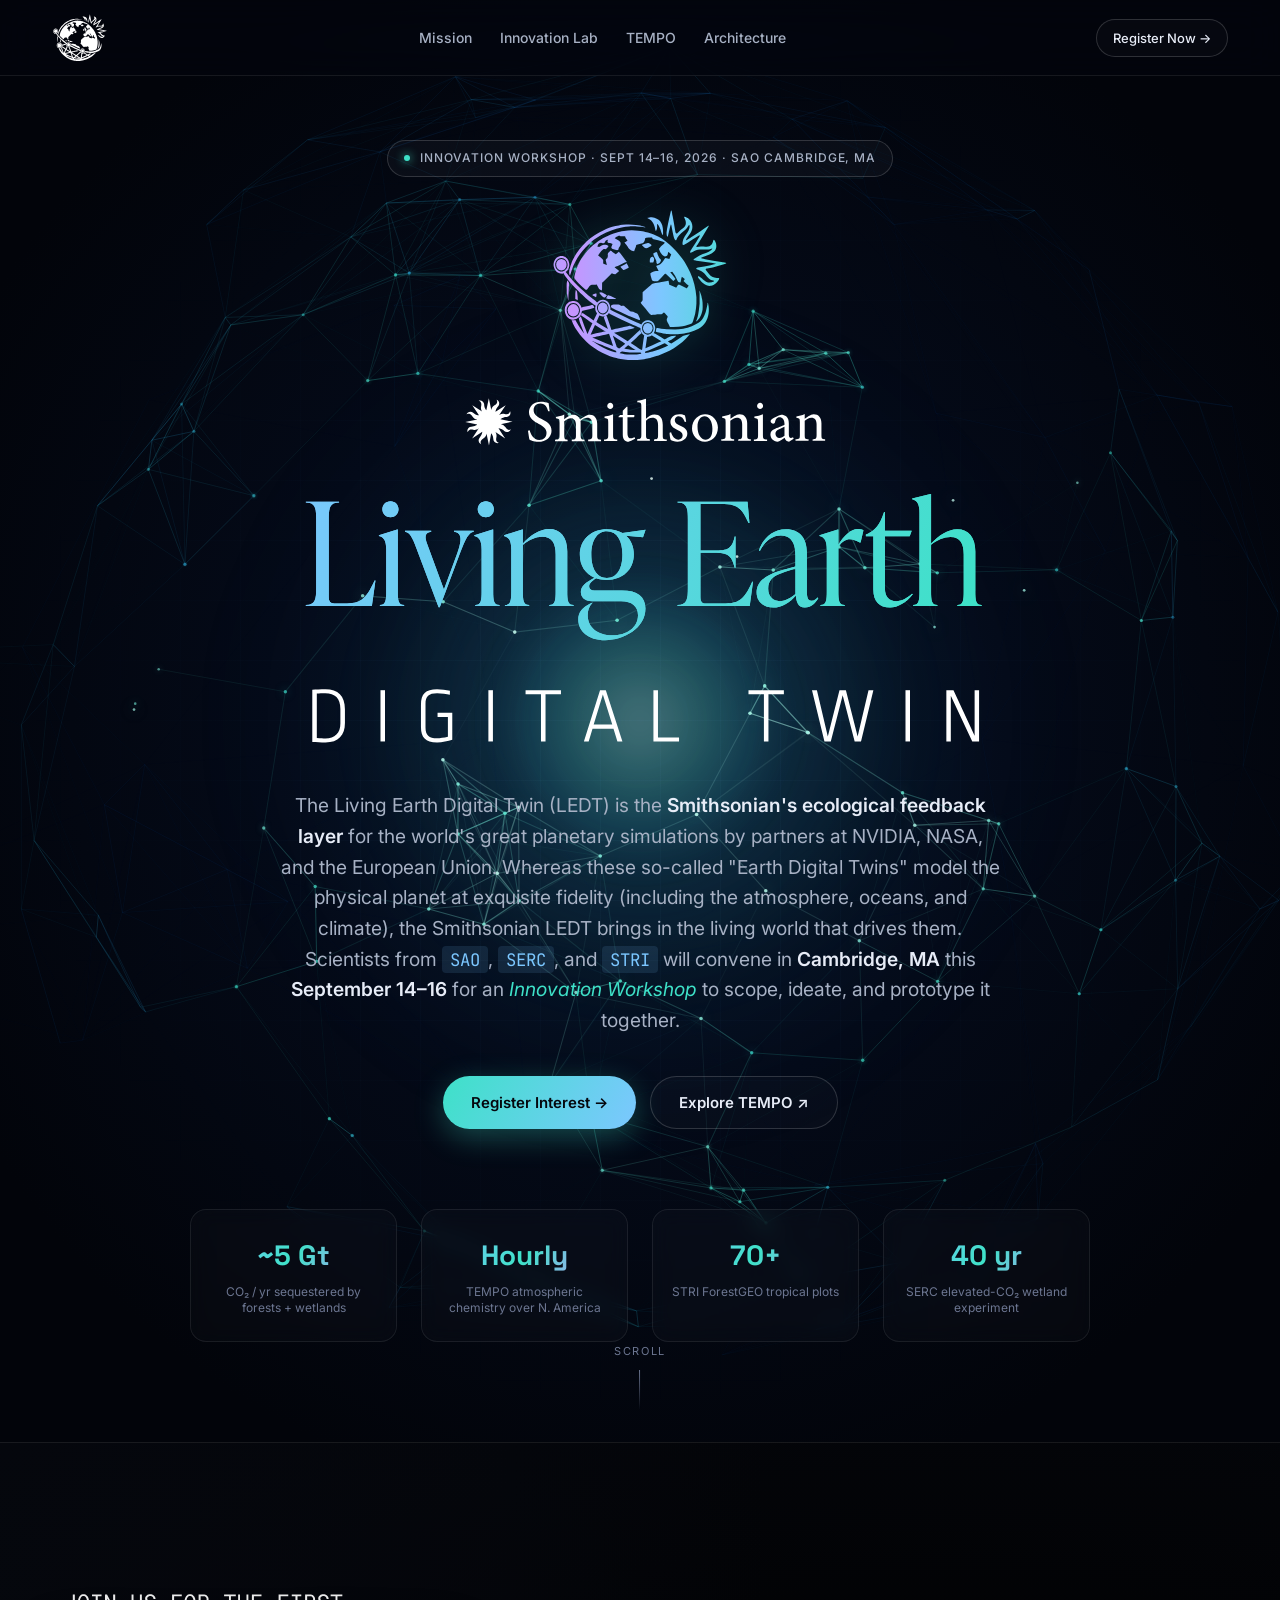
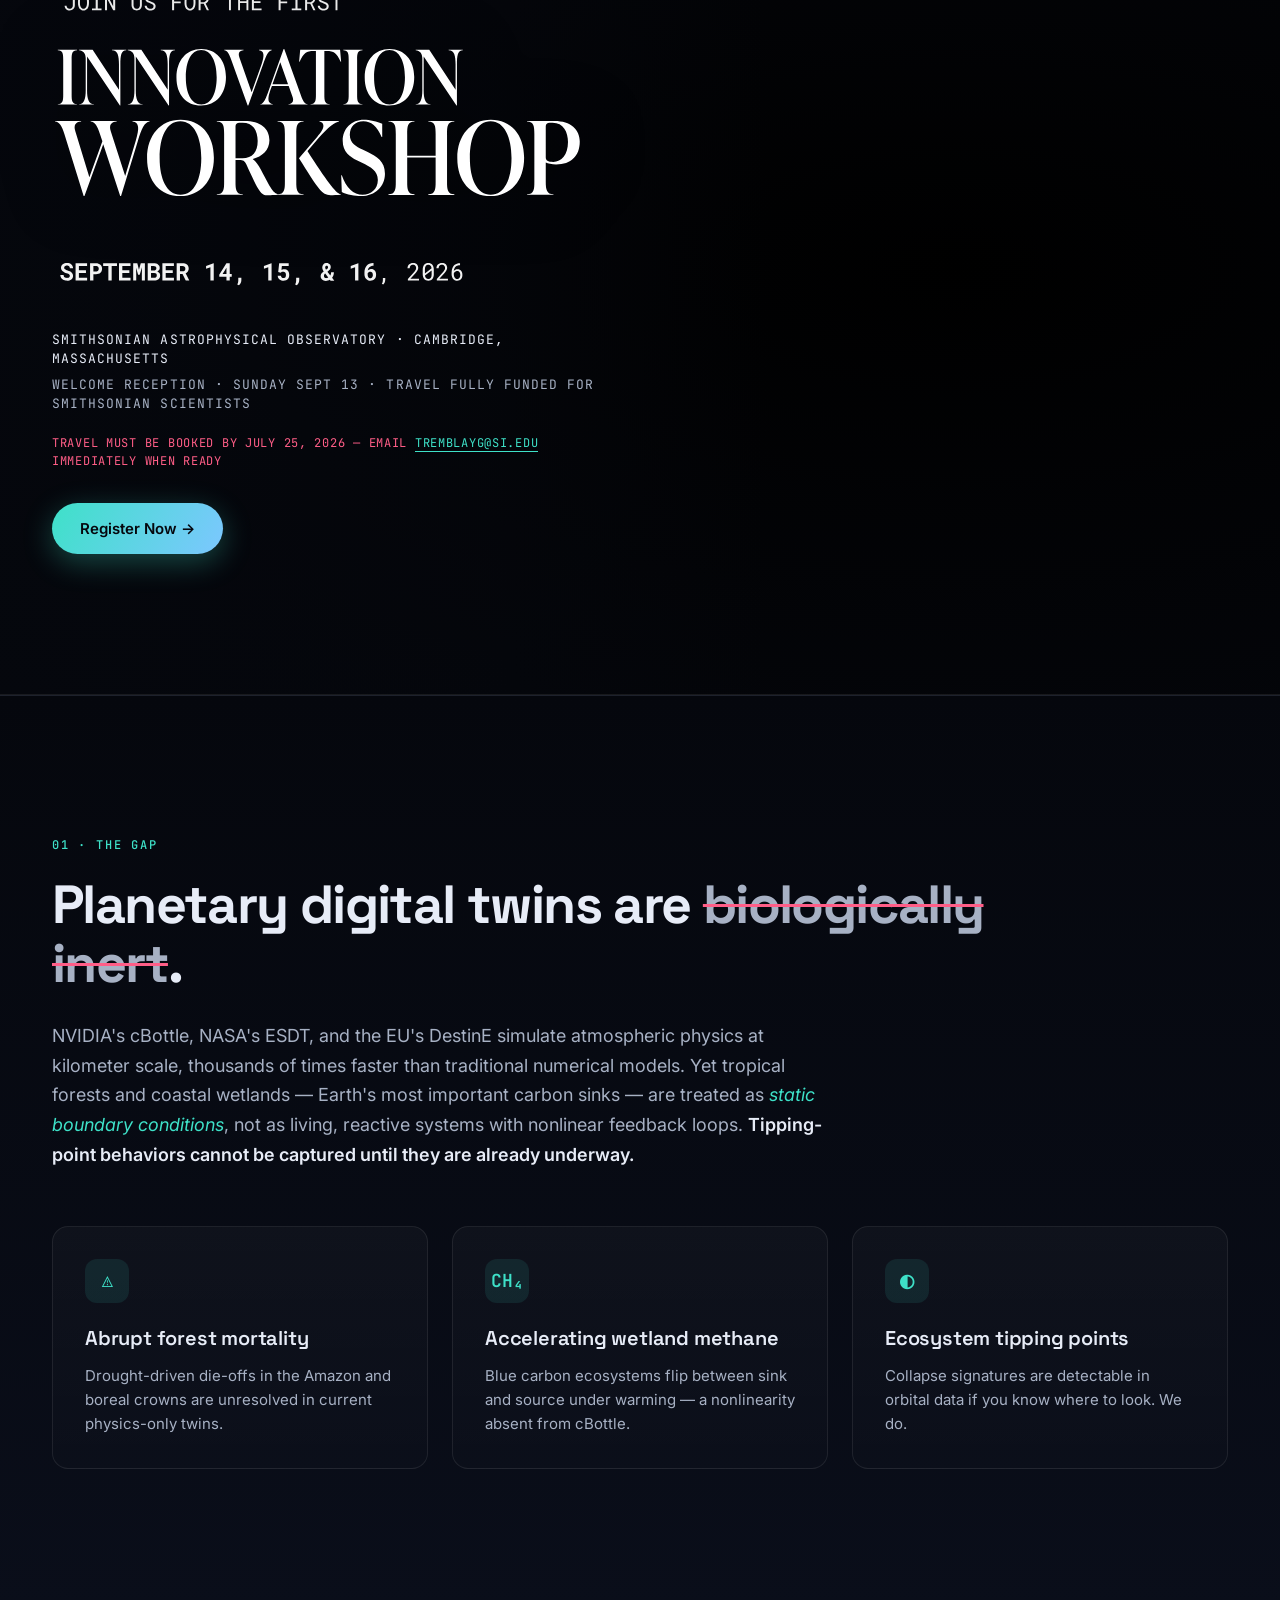
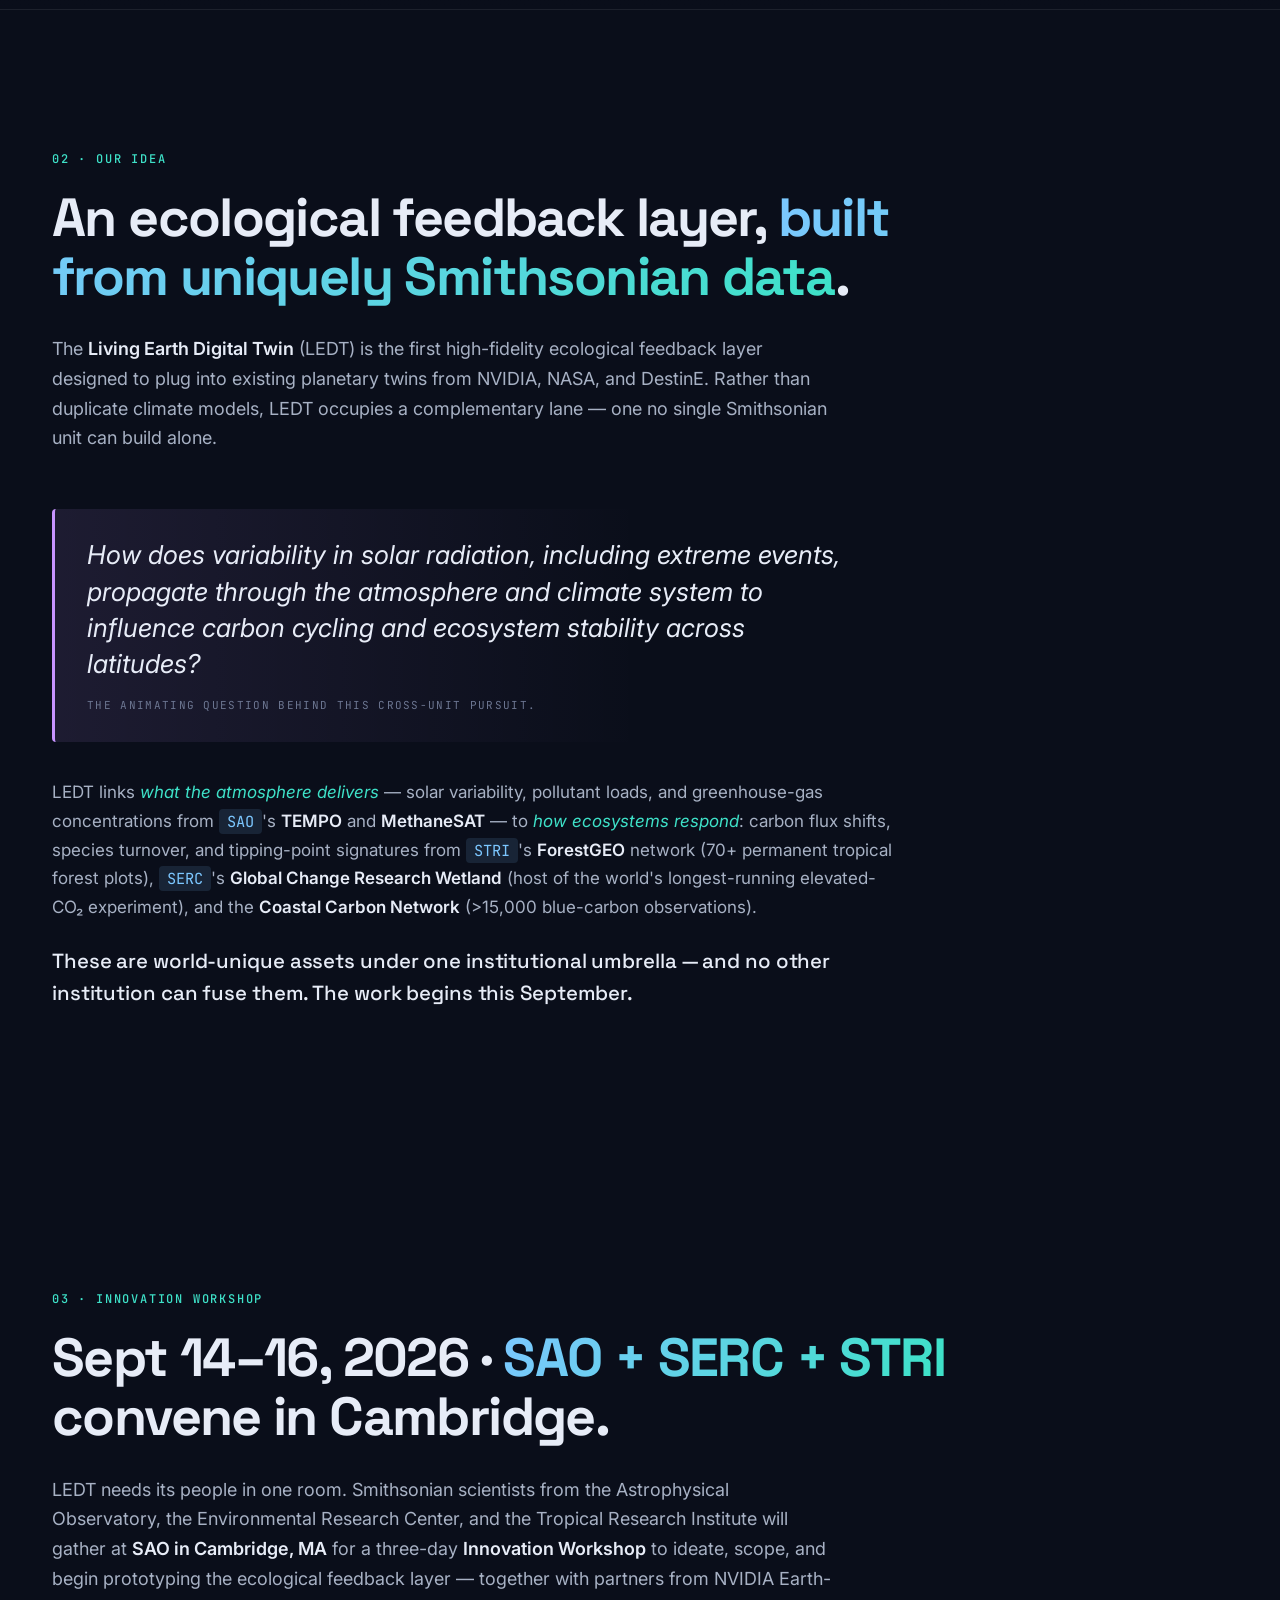
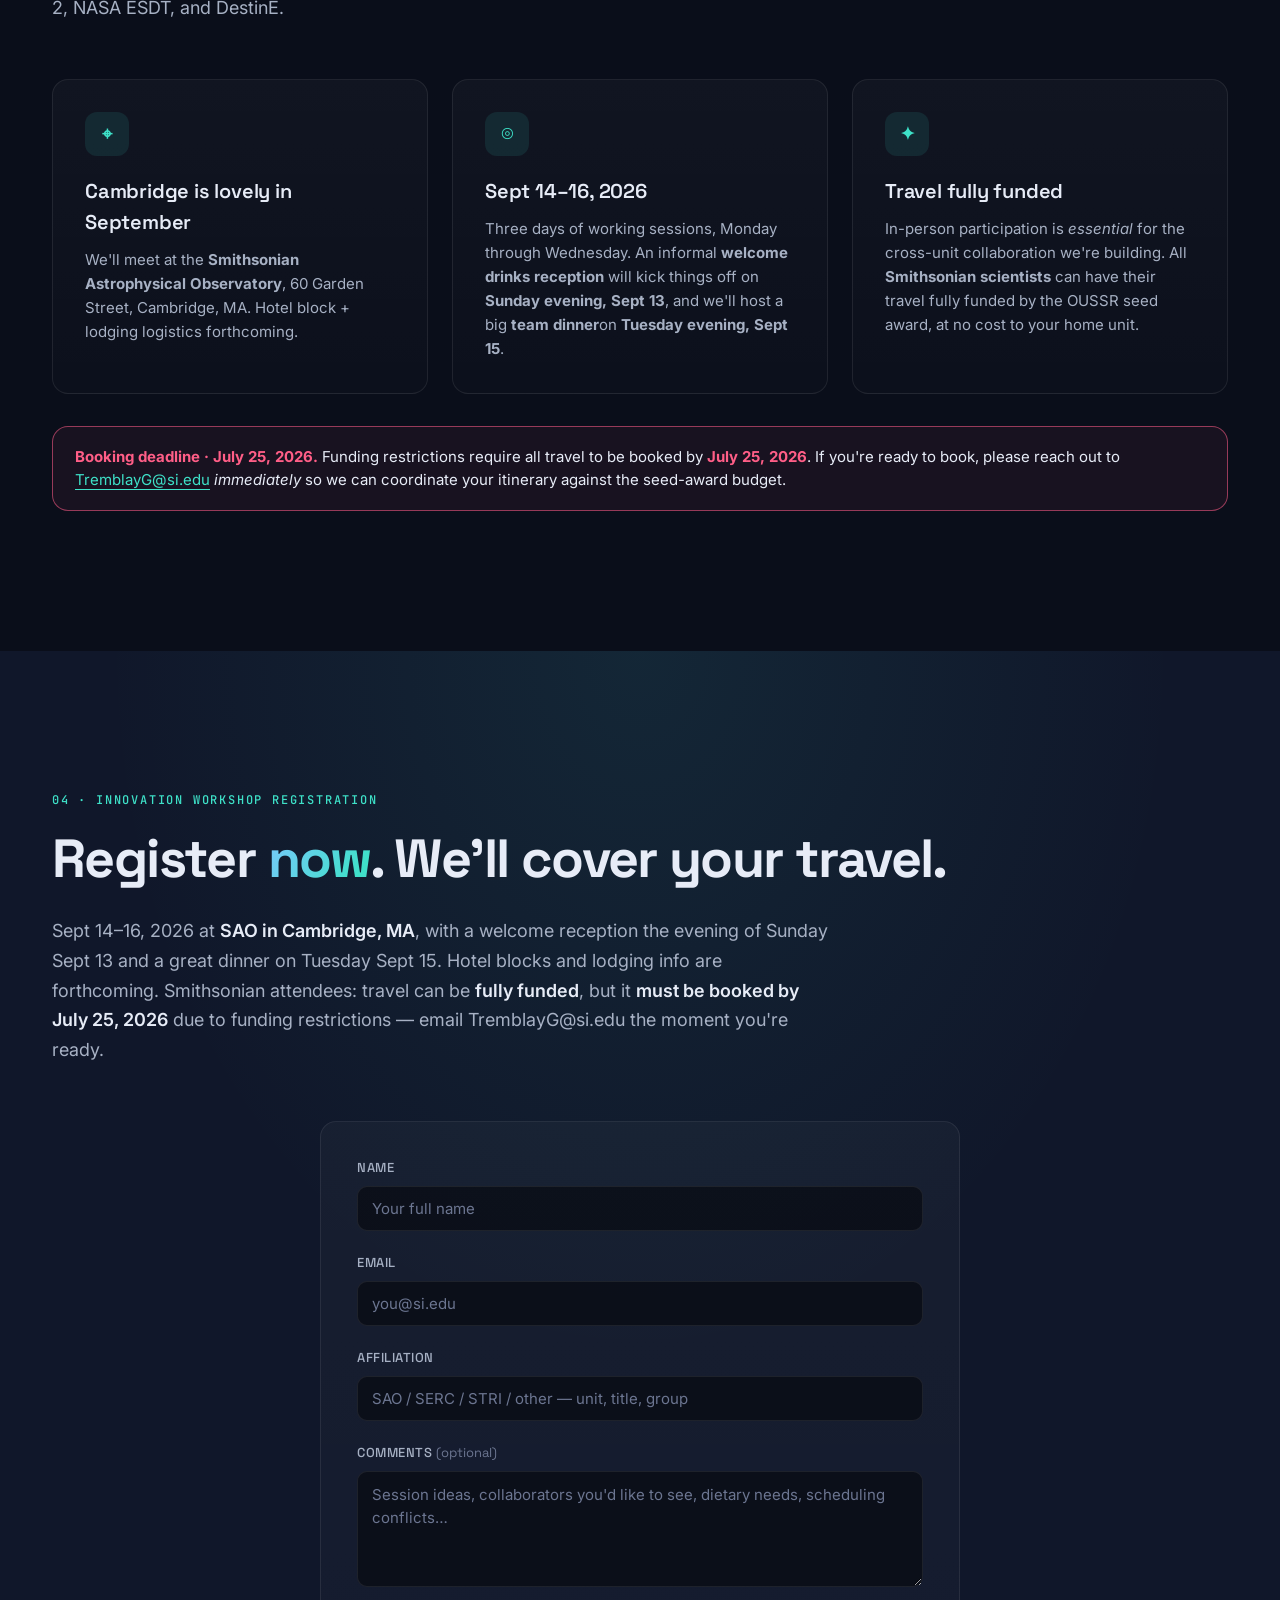
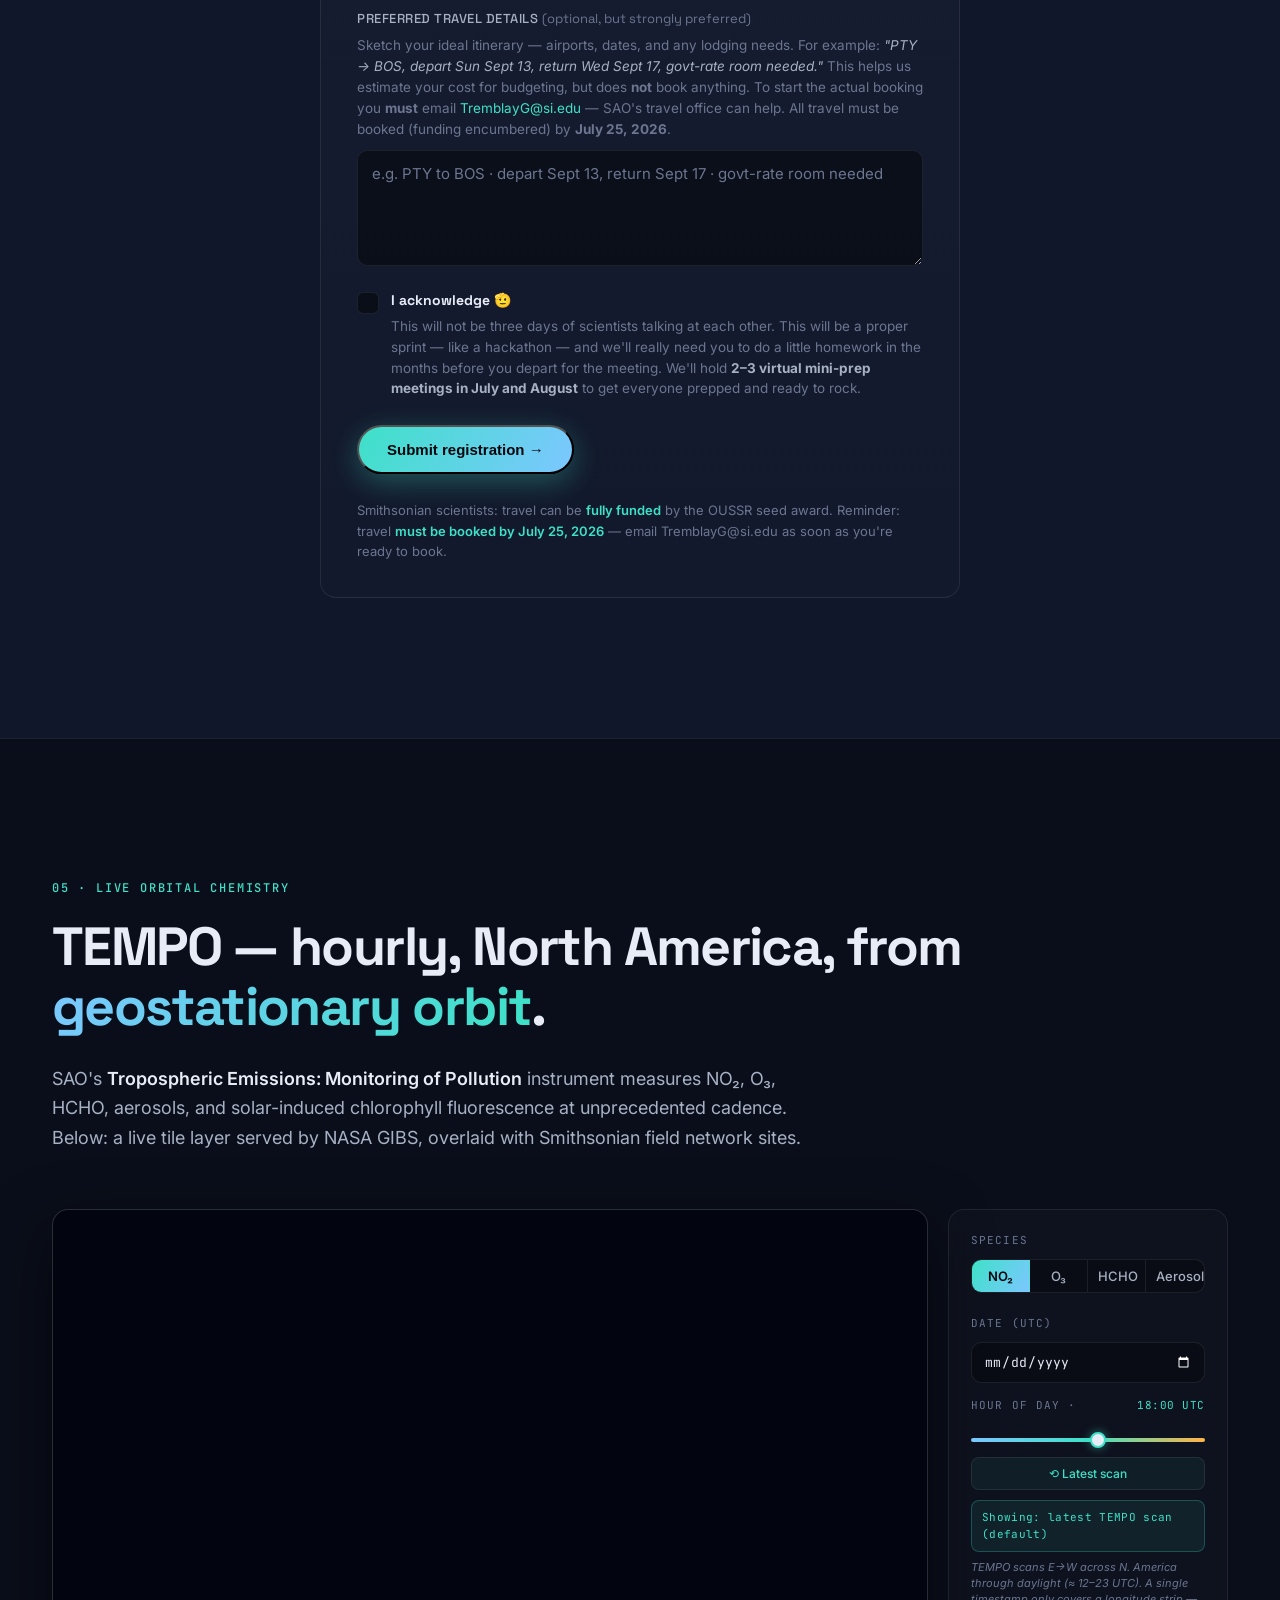
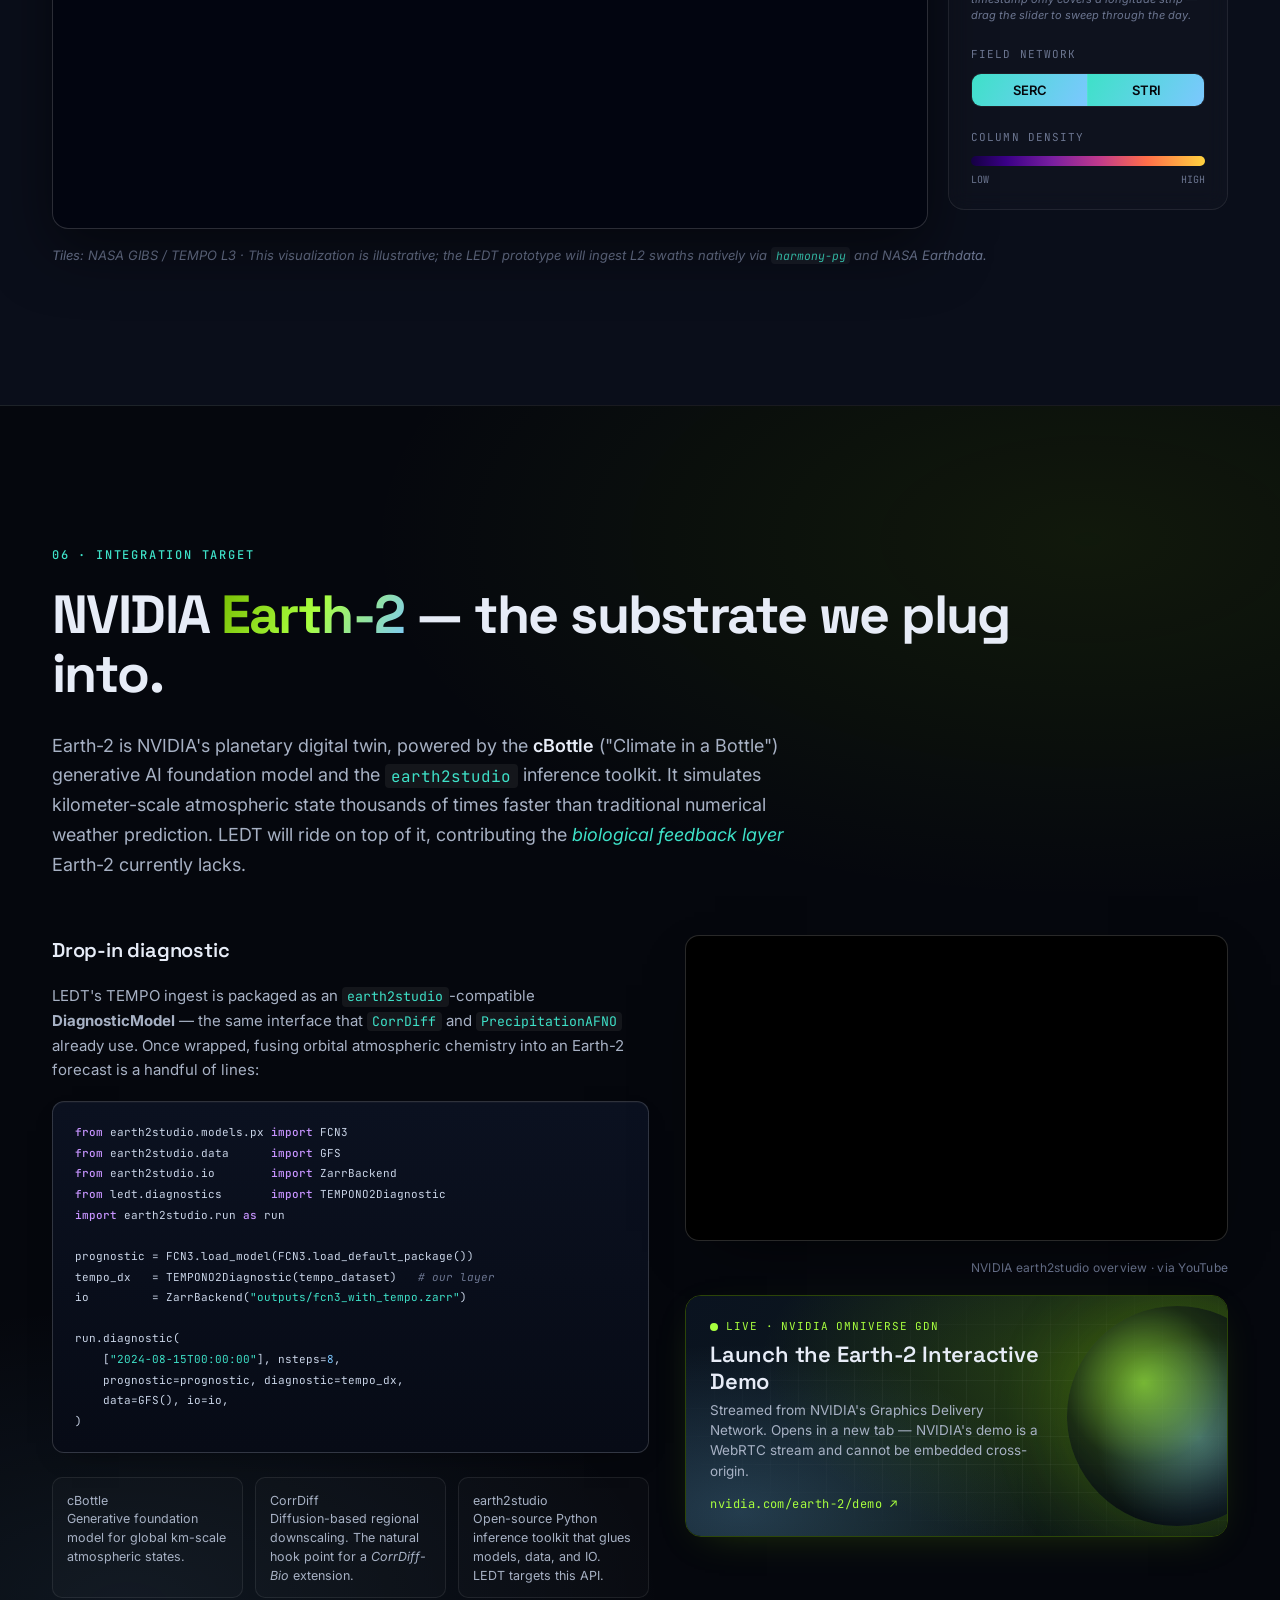
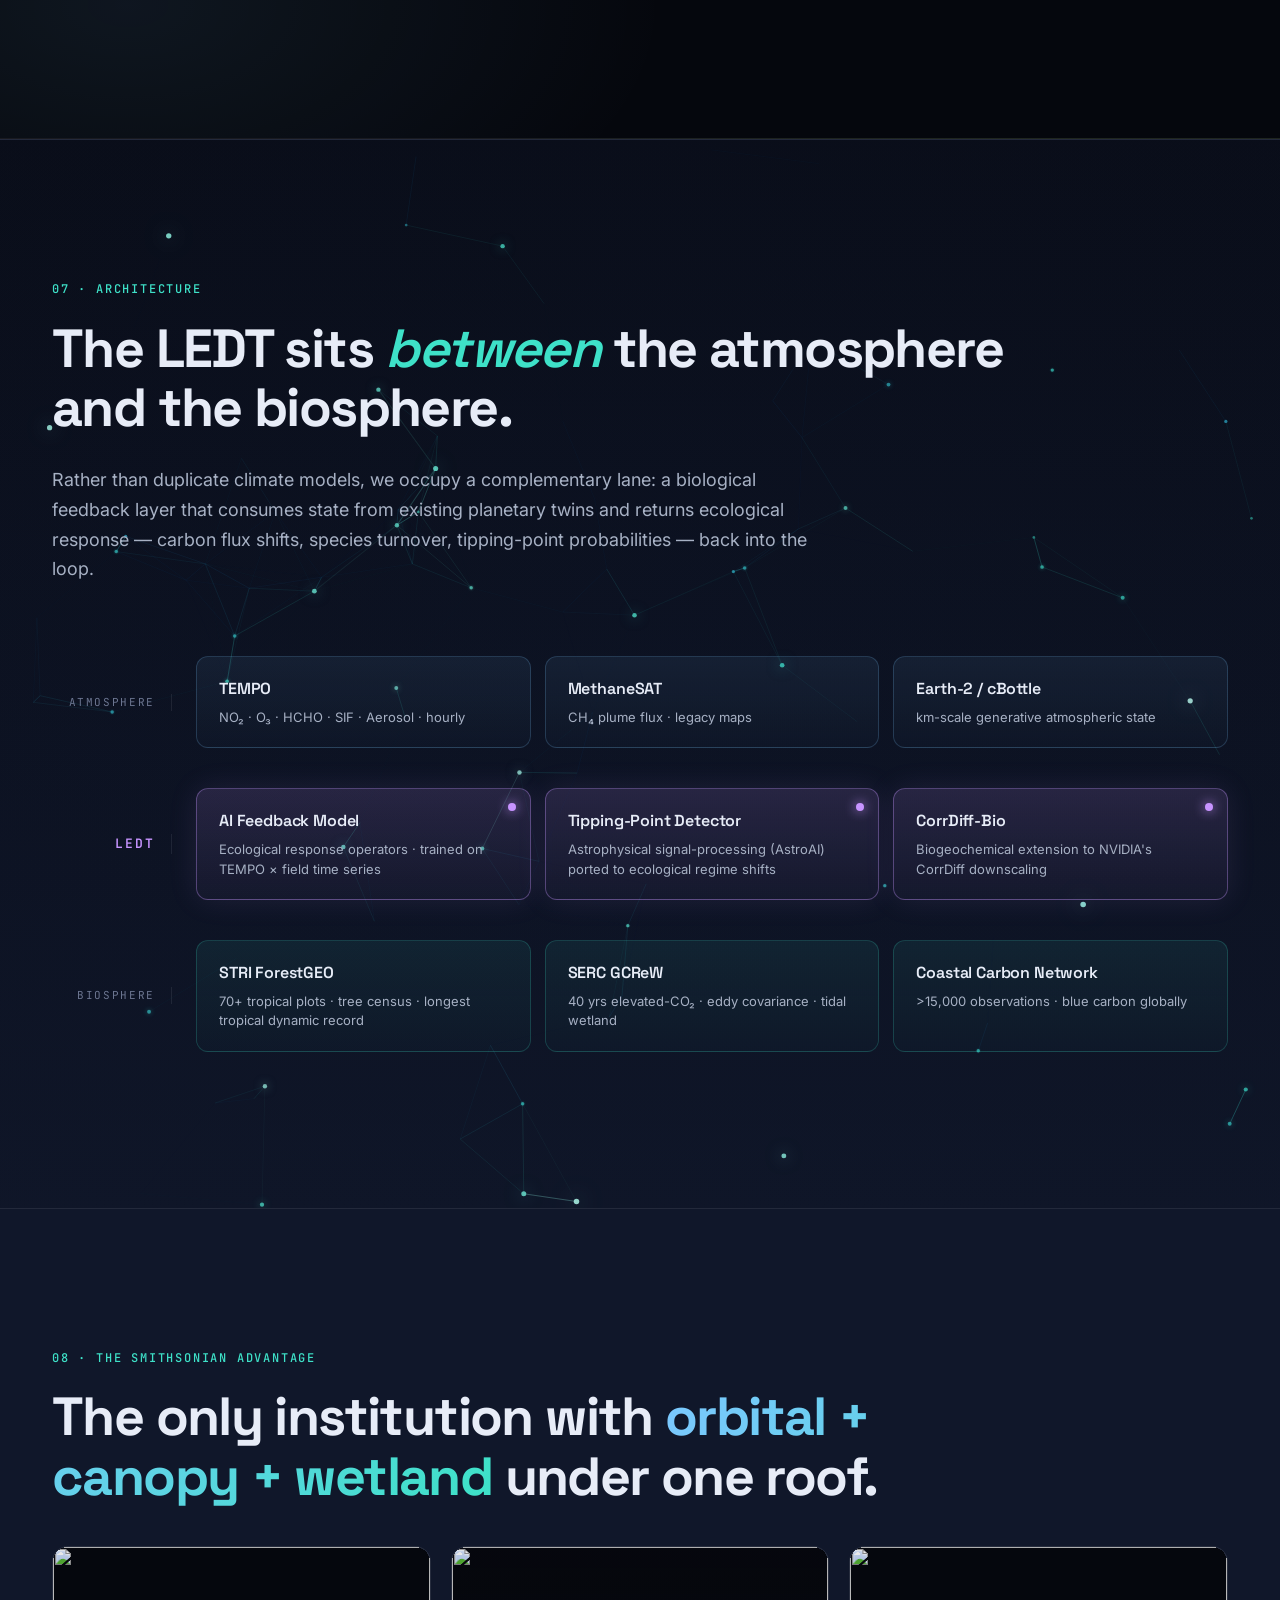
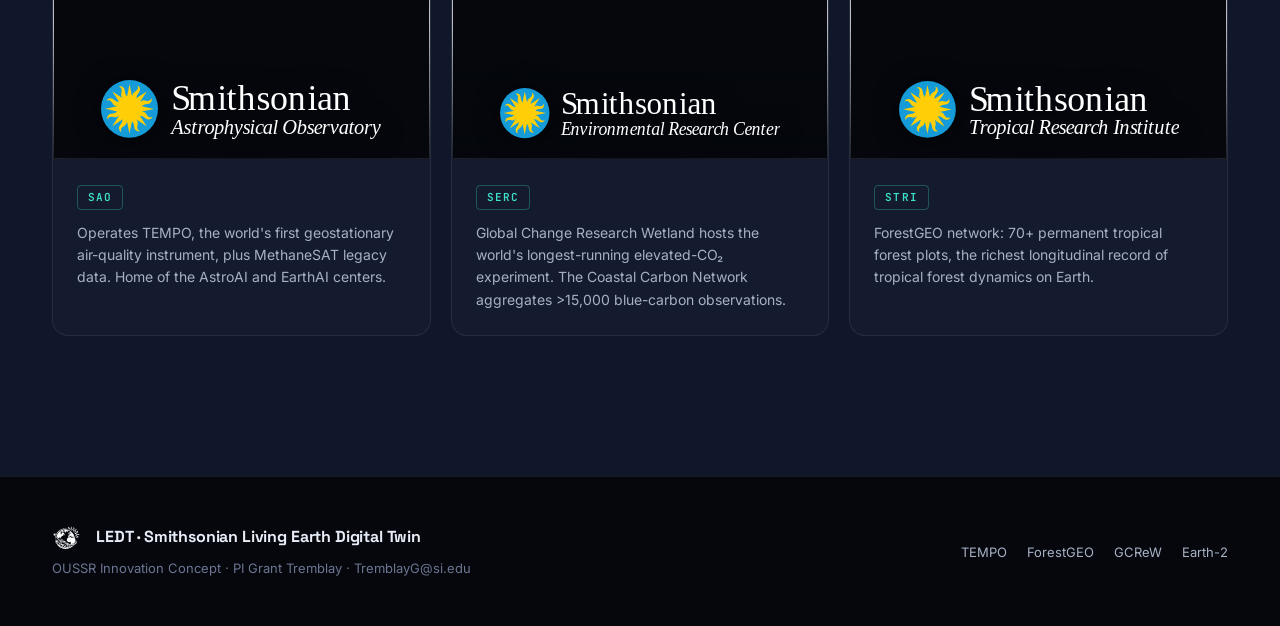
==== website/index.html @ 8ec3c6b2 "big update" ====
<!DOCTYPE html>
<html lang="en">

<head>
  <meta charset="UTF-8" />
  <meta name="viewport" content="width=device-width, initial-scale=1.0" />
  <title>LEDT — The Smithsonian Living Earth Digital Twin</title>
  <meta name="description"
    content="An ecological feedback layer for planetary digital twins. A Smithsonian cross-Unit initiative linking TEMPO, ForestGEO, and the Global Change Research Wetland to NVIDIA Earth-2, NASA ESDT, and DestinE." />

  <!-- Leaflet -->
  <link rel="stylesheet" href="https://unpkg.com/leaflet@1.9.4/dist/leaflet.css"
    integrity="sha256-p4NxAoJBhIIN+hmNHrzRCf9tD/miZyoHS5obTRR9BMY=" crossorigin="" />
  <script src="https://unpkg.com/leaflet@1.9.4/dist/leaflet.js"
    integrity="sha256-20nQCchB9co0qIjJZRGuk2/Z9VM+kNiyxNV1lvTlZBo=" crossorigin=""></script>

  <!-- Fonts -->
  <link rel="preconnect" href="https://fonts.googleapis.com">
  <link rel="preconnect" href="https://fonts.gstatic.com" crossorigin>
  <link
    href="https://fonts.googleapis.com/css2?family=Ropa+Sans&family=Inter:wght@300;400;500;600;700;800&family=JetBrains+Mono:wght@400;500&family=Space+Grotesk:wght@500;600;700&display=swap"
    rel="stylesheet">

  <link rel="stylesheet" href="styles.css" />
</head>

<body>

  <!-- ================= NAV ================= -->
  <nav class="nav">
    <div class="nav-inner">
      <a href="#top" class="brand" aria-label="Living Earth Digital Twin — home">
        <span class="brand-logo" role="img" aria-hidden="true"></span>
      </a>
      <ul class="nav-links">
        <li><a href="#mission">Mission</a></li>
        <li><a href="#lab">Innovation Lab</a></li>
        <li><a href="#tempo">TEMPO</a></li>
        <li><a href="#architecture">Architecture</a></li>
      </ul>
      <a class="nav-cta" href="#register">Register Now →</a>
    </div>
  </nav>

  <!-- ================= HERO ================= -->
  <header id="top" class="hero">
    <!-- Earth plexus background is injected by earth-plexus-bg.js -->
    <div class="hero-grid"></div>
    <div class="hero-content">
      <div class="kicker">
        <span class="dot"></span>
        INNOVATION WORKSHOP · SEPT 14–16, 2026 · SAO CAMBRIDGE, MA
      </div>
      <span class="hero-emblem" role="img" aria-label="Living Earth Digital Twin emblem">
        <svg viewBox="0 0 583.93 492.58" xmlns="http://www.w3.org/2000/svg" aria-hidden="true">
          <defs>
            <style>
              .cls-1 {
                fill: url(#ledt-grad);
              }
            </style>
            <linearGradient id="ledt-grad" gradientUnits="userSpaceOnUse" x1="0" y1="0" x2="1167.86" y2="0">
              <stop offset="0%" stop-color="#3ee1c8" />
              <stop offset="25%" stop-color="#7cc7ff" />
              <stop offset="50%" stop-color="#c794ff" />
              <stop offset="75%" stop-color="#7cc7ff" />
              <stop offset="100%" stop-color="#3ee1c8" />
              <animateTransform attributeName="gradientTransform" type="translate" values="0,0; -583.93,0; 0,0" dur="8s"
                repeatCount="indefinite" />
            </linearGradient>
          </defs>
          <g>
            <path class="cls-1"
              d="M455.14,407.74l-1.39.53c-2.12.79-4.49,1.48-6.87,1.42l-3.18.94-8.67,2.37c-2.12.58-4.66,2.55-6.55,3.88l-10.04,7.05-12.43,7.87-10.51,6.33c-2.54-.12-5.17-2.43-7.54-3.92l-3.94-2.47,4.3-2.05c4.89-2.33,9.59-5.29,14.09-8.65l6.34-4.74c.55-1.2,1.03-1.94,2.17-3.11l-2,.21-11.28.48-3.56.89c-5.19,1.29-9.69,4.56-14.5,6.93l-4.96,2.43c-1.41.69-2.27-.03-3.55-.78l-8.88-5.24-8.12-4.95-9.47-5.52c-2.02-1.18-3.72-2.46-6.47-2.46,1.52-3.24,3.52-6.62,3.94-10.11l.85-7.09-1.11-5.77c-.17-.86-.66-2.67-.99-3.4l-2.07-4.51c-1.4-3.04-4.16-5.44-6.62-7.53-4.02-3.41-8.93-4.14-13.91-4.33-7.81-.3-16.85,5.29-20.46,13.68l-8.5-3.88-8.1-3.48-21.62-9.66-12.9-6.41-20.29-9.62-20.28-10.18-9-4.25c-.47-.57-.73-2.63-.48-3.55.76-2.77-.07-4.67-.67-7.17l-1.39-5.74c-3.53-9.55-11.16-15.06-20.2-16.56-7.43-1.23-15.64,2.57-20.78,8.94l-6.64-5.96-8.02-6.14-7.08-5.6-7.53-6.12-8.9-7.73-3.39-2.96-13.03-11.43-8.54-8.15-12.79-13.67-6.59-7.22-8.2-9.46-10.07-13.28-1.98-1.21c9.44-5.15,13.5-17.85,11.77-28.96-1.76-11.25-8.47-19.34-18.51-22.33.11-.08.22-.13.34-.2-.16-.05-.31-.12-.46-.21-6.8-2.02-16.77-.26-21.44,4.27-4.63,4.48-8.62,10.14-10.27,16.9-3.05,12.54,4.2,28.52,14.85,32.89l4.05,1.66c2.03.84,3.94.85,6.29.96,4.84.24,8.4-3.37,7.48.02,1.4,2.93,2.95,5.76,4.88,8.34l4.47,5.96,6.14,8.21,4.2,4.94,7.75,8.69,11.81,12.18,4.34,4.55,6.16,6.09,3.82,3.91,6.58,6.3c7.25,6.95,14.39,13.63,22.26,19.78l11.2,8.77,3.85,2.49,5.78,4.02c1.09.75-.42,3.34-.55,4.5-.54,4.82-.19,11.23,1.97,15l3.79,6.62c-.73.87-1,1.41-1.45,2.32l-9.92,20.28c-5.19-5.07-10.39-8.21-15.82-11.77l-8.84-5.81c-4.44-2.92-9.05-6.05-13.67-7.03l-2.74,7.45,6.81,5.08,7.32,4.9,8.91,6.12,8.66,6.39c1.8,1.33,3.2,2.04,5.66,2.95l-2.89,6.24-8.22,17.77-3.87,9.14-1.41,2.46-2.36-6.62-6.79-16.77-2.05-6.03-6.15-17.51-4.13-11.02c-1.29,1.48-2.45,3.15-3.79,3.95-1.33.73-3.16,1.49-2.56,4.03,1.63,6.89,3.8,13.73,6.46,20.48l8.24,20.93,2.7,6.86-3.96-5.07c-5.59-6.43-10.17-13.57-14.48-21.08l-9.46-16.47c-.38-.67-.63-1.57-1.09-1.69-1.79-.51-5.56,2.93-12.01.47.89,4.4,2.77,7.85,4.53,11.69,4.12,9.04,8.96,17.2,14.63,25.17,4.58,6.45,8.91,12.62,14.29,18.3l13.13,13.87c10.26,9.58,20.61,18.42,32.31,25.66l8.44,5.23c16.33,9.17,33.01,17.09,50.86,21.9l8.33,2.24,3.85.89,4.69,1.05,4.72.94,6.13,1.11,5.62.8,12.22,1.08,7.41.88,15.06-.11,7-.42,9.39-.86,7.35-.96,6.58-1.06,5.73-.93,4.98-1.06,3.8-.9,4.68-1.06,4.53-1.11,16.19-4.79,6.85-2.32,9.48-3.54,11.41-4.91c10.08-4.34,19.63-9.54,29.1-15.25l15.83-10.98c8.38-5.8,15.75-12.59,23.07-19.89l2.99-2.98,9.43-10.67c.18-.21.41-1.26.2-1.18l-.06.02ZM37.13,203.71c-11.11,0-20.12-9.91-20.12-22.13s9-22.13,20.12-22.13,20.12,9.91,20.12,22.13-9,22.13-20.12,22.13ZM340.45,416.85l22.63,14.09-10.32,4.53-10.35,4.64-8.55,3.95-15.38,6.87c-2.49.72-4.6,1.71-7.49,3.3l1.48-9.01.83-6.36.98-7.24.9-5.62.82-4.77c.23-1.35.13-2.44-.09-4.41l6.75-1.04c3.04-.46,5.63-1.59,8.2-3.38.96-.67,1.88-.01,2.77.51l6.82,3.97h0ZM318.73,368.51c10.29,0,18.63,9.18,18.63,20.5s-8.34,20.5-18.63,20.5-18.63-9.18-18.63-20.5,8.34-20.5,18.63-20.5ZM160.85,305.69c5.61-4.71,9.79-4.89,16.52-3.12,6.46,1.7,11.16,8.09,12.77,14.4,2.96,11.58-3.08,24.33-15.29,26.56-9.62,1.75-18.8-5.39-21.21-16.4-1.77-8.1,1.08-16.29,7.2-21.43h0ZM157.24,355.31l3.56-8.15,4.83,1.93c3.76,1.51,8.14,1.23,11.98.12.25.3.62.79.43.94l-1.01.78c-.58.45-1.39,1.11-1.62,1.64-.23.54.34,1.84.61,2.43l2.6,7.43,10.23,28.63-29.22-17.4-8.44-5.07,6.04-13.3v.02ZM137.02,399.54l7.67-17.2,2-4.04,19.54,11.78,6.39,3.87,5.65,3.46c1.25.03,2.21,0,3.56.73l-8.61,2.11-5.4,1.12-4.78,1-3.8.88-9.05,1.99-8.95,2-8.99,2.2,4.76-9.92h0ZM142.98,417.74l4.23-.94,4.76-.96,5.74-1.24,6.85-1.52,6.31-1.57,9.16-1.75,12.29-3.04,7.5,21.6,3.94,12.13,2.03,6.06-2.1-.79-21.76-8.51-34.1-14.35-6.46-2.7-3.54-1.32,5.16-1.12h0ZM211.81,466.76l-11.03-3.29-13.33-4.92-13.46-6.25c-8.36-3.88-16.37-7.92-23.92-13.59-3.82-2.87-7.05-5.78-11.63-7.89-.39-.31-.14-.97.33-.94l15.44,7.47,17.84,7.09,4.04,1.77,9.12,3.77,9.78,3.88,11.66,4.63,3.94,2.05,3.95,1.74,2.26,4.82c-2.03.21-3.34.12-4.98-.37h0ZM222.37,453.36l-3.98-2.66c-1.67-1.11-1.45-3.38-2.03-5.01l-8.23-23.38-3.38-9.63,6.77,4.87,10.97,7.01,4.15,2.68,10.35,6.57,8.18,5.29-6.79,5.76-10.33,8.1c-1.99,1.56-3.24,2.04-5.69.41h0ZM245.86,451.79l7.77-6.73c1.67-1.45,2.74-.3,4,.57l11.9,8.14,7.7,4.99c.25.16,1.05.29,1.26.35.22.05-.07.82-.3.78l-1-.18-4.86-.21-9.89-.98-7.92-1.07-6.64-.89c-2.15-.29-3.68-.74-5.75-1.54l3.73-3.23v-.02ZM292.04,472.88l-9.01,1.18-8.66.48-15.32.02-8.26-.59-8.33-.99-5.6-1.03-4.25-.89-5.64-1.18,3.56-3.5c1.71-1.68,3.54-2.17,5.85-1.65l4.03.89,6.16.45,7.22.79,5.94.58,7.38.3,15.56.12c4.74.04,9.28-.34,13.9.24-.34,1.86.33,2.72,1.6,3.89l-6.1.89h-.03ZM306.15,413.18c.37,1.68.11,3.7-.27,5.68l-1.05,5.42-2.24,15.98-1.01,7.73-.87,6.69-.92,4.95c-4.37-1.84-8.49-4.2-12.49-6.95l-7.85-5.19-16.44-10.85,18.17-16.5,6.18-6.09,4.42-3.86,4.1-3.88c.67-.63,1.1-.85,2.35-.89l-2.1-4.28c-.56-1.14-1.33-3.04-1.61-4.25l-.71-3.06-2.49,2.24-8.26,7.55-12.85,12.14-8.04,7.17-7.14,6.56c-.52.48-1.6,1.18-2.17,1.3-.66.13-1.86-1.05-2.48-1.44l-12.56-7.88-29.25-18.23,8.15-1.65,33.5-7.5,5.17-1.1,4.2-.93,4.69-1.06,6.17-1.72c1.55-.43,3.63-.34,4.68-1.61,1.29-1.58-4.23-1.87-7.71-4.77l-3.77-1.1c-1.27-.37-3.58-1.18-4.73-.96l-5.34.98-13.03,2.99-5.44,1.21-3.95.78-11.06,2.6-6.08,1.18-13.62,3.54-2.3-6.65-5.09-15.09-7.93-22.54c-.34-.97-1.64-1.72-2.7-2l5.13-3.53c1.71-1.19,3.22-3.11,4.55-5.04.6,1.8,2.01,2.28,3.63,3.05l13.26,6.42,24.99,12.16,37.49,17.38,8.69,3.43,6.36,2.96c2.63,1.23,5.59,2.37,8.24,2.97.08,5.54.76,9.97,3.02,14.34l1.57,3.06c2.29,3.23,5.34,5.65,8.7,8.2l-1.83-.08h-.02ZM375.16,449.43c-13.39,5.47-26.62,10.92-40.51,14.65l-8.52,2.29-4.82.99-4.98.99-6.61,1.28.84-5.1,12.17-4.33,12.81-5.48,34.07-15.63c1.11-.51,3.63-1.93,4.67-1.39l10.89,6.96-10,4.77h0Z" />
            <path class="cls-1"
              d="M345.31,399.66c-1.03-.8-.04-3.29.3-4.4.69-2.32-.47-4.94,1.63-6.9.81-.75,2.42-.65,3.52-.39l4.38.99,7.34,1.09,9.57,1.23,9.21.86,26.36.71,12.03-.58,14.69-2.28,6.16-1.03,7.92-2.18c9.27-2.55,18.2-5.94,26.61-10.84l8.91-5.2c3.38-1.97,6.11-4.87,8.95-7.72,4.83-4.86,7.82-11.13,10.75-17.56,2-4.37,3.63-8.61,4.72-13.34l3.12-13.44,1.79-8.27c.34-1.58-.86-3.63,1.47-4.9l1.2,5.82c3.99,19.43,1.34,41.52-9.11,57.61-6.09,9.37-13.39,16.13-22.64,21.11l-14.49,6.76-16.56,5.45-5.13,1.17-4.68,1.02-6.16,1.05-6.1.93-8.91,1.01-5.64.52-6.76.24-16.58-.03-9.39-.96c-2.7-.28-4.96-.41-7.59-.78l-7.43-1.06-5.26-.94-4.13-1.06-4.65-1.04-4.32-.96c-1.59-.36-3.47-.44-5.08-1.7v-.02Z" />
            <path class="cls-1"
              d="M115.76,125.61c-6.76,6.7-12.2,13.76-17.78,21.38-5.58,7.62-10.22,15.26-14.54,23.63l-4.6,8.94c-1.94,3.76-3.64,7.78-5.13,11.81l-2.98,8.1-5.53,16.98c-3.34-2.57-3.23-13.17-2.02-17.56l2.64-9.54,1.36-4.85,3.75-11.26c3.85-11.57,20.05-37.06,28.39-46.38l6.58-7.35c15.81-17.66,33.89-32.54,54.36-42.99l13.16-6.73c12.8-6.55,25.96-11.42,39.89-14.18l11.23-2.22,4.91-.84,5.36-.89,13.06-1.1c10.9-.92,21.49-.04,32.39,1.26l13.41,2.27,5.37,1.31,8.76,2.26c1.4.36,2.72.71,3,2.54l-12.29-2.05-4.68-.52-10.51-.9c-7.06-.6-14.07-.27-21.3-.29l-3.78.39-11.2,1.11-5.73.86-7.4,1.21-3.81.85-13.72,3.63c-11.45,3.03-22.41,7.18-33.2,12.35l-11.11,5.33-7.77,4.3-15.19,9.51-6.29,4.51c-4.26,3.05-8.12,6.33-11.92,10.09l-15.14,15.03h.02Z" />
            <path class="cls-1"
              d="M143.56,319.68c.02-2.21-.97-3.64-2.47-4.86-2.67-2.17-4.42-1.62-7.8-.95l-5.24,1.04-3.9.94-12.85,2.9c-2.95.67-5.82,1.48-8.45,2.96-2.79-8.3-8.09-15.66-15.43-19.34-3.57-1.79-11.13-3.58-14.34-2.59l-8.87,2.72c-.5.15-1.03.23-1.55.09-.22.13-.46.25-.71.33-.06,0-.1.02-.16.02h-.02s.04,0,.07.01l-4.45,3.94-3.13,3.11c-5.21,6.77-7.08,15.63-5.88,24.27.65,4.66,2.07,8.51,4.2,12.57,3.17,6.03,8.59,9.88,14.52,12.28,3.22,1.3,6.34,2.07,9.72,1.61,6.05-.82,11.58-2.6,16.45-6.84l4.34-3.77,2.29-4.33c3.33-6.3,4.27-13.31,4.4-13.34l2.12-.54,24.91-6.11,13.3-3.67-1.07-2.44h0ZM75.9,353.82c-11.88,0-21.52-10.6-21.52-23.68s9.63-23.68,21.52-23.68,21.52,10.6,21.52,23.68-9.63,23.68-21.52,23.68Z" />
            <path class="cls-1"
              d="M293.09,361.42c-1.69.06-3.27-.08-4.98-.73l-26.13-9.99-4.78-1.9-15.69-7.1-11.75-5.61-5.19-2.53-8.05-3.95-11.07-5.36c-2.53-1.23-4.68-2.88-6.64-5.04l.07-4.04c1.54-1.37,3.29-2.34,5.23-2.93l3.41-1.02,16.03.07c3.18.01,5.9,3.19,8.56,4.94l2.41-1.09,6.21.2,6.37,5.35,6.96,6.36c2.74,2.51,5.85,5.21,9,7.04,5.32-.4,9.63,1.1,14.21,4.02,2.46,1.57,6.28,1.7,8.44,4.01,2.7,2.89,3.72,7.34,5.39,11l2.03,4.48c.33.73.09,2.46-.05,3.81h0Z" />
            <path class="cls-1"
              d="M486.74,356.15l-7.01,7.93-3.7,2.87c-.03-2.97,1.89-4.51,2.75-7.52l2.7-9.42.82-3.59.93-4.59,1.79-10.76,2.48-22.38.07-25.99.04-4.77c.02-2.39-.21-4.98-.5-7.39l-.58-4.82c1.77,2.31,2.66,5.08,3.6,7.9l2.3,6.9,1.12,4.18.89,4.29.91,3.67.95,5.03.89,6.73.37,14.14-.32,8.81-.95,5.09-1.04,4.44c-1.63,6.98-4.22,13.38-8.53,19.25h0Z" />
            <path class="cls-1"
              d="M60.47,272.07l-.66,25.89c-1.32-2.41-4.41-23.02-4.83-25.38-.37-2.11-.35-6.67-.51-8.78-.54-7.23-.27-14.38-.11-21.79l1.08-5.06.82-4.24c.74-.22,1.46.77,1.96,1.64l3.52,6.12c1.06,4.7-.02,9.9-.42,14.82l-.22,7.35-.62,9.43h-.02Z" />
            <path class="cls-1"
              d="M90.45,293.36l-.4,3.89-4.04-2.33c-1.05-.6-2.15-.94-3.68-1.26l.13-19.17,1.27-10.9c.61.37,1.74,1.18,2.05,1.73l2.07,3.79c1.26,3.68,1.01,7.58,1.53,11.41l.57,4.29.51,8.53h0Z" />
            <ellipse class="cls-1" cx="37.09" cy="181.46" rx="17.11" ry="18.83" />
            <ellipse class="cls-1" cx="172.05" cy="322.58" rx="16.08" ry="17.69" />
            <ellipse class="cls-1" cx="318.69" cy="388.92" rx="15.63" ry="17.2" />
            <ellipse class="cls-1" cx="76" cy="330.16" rx="18.46" ry="20.31" />
            <g>
              <path class="cls-1"
                d="M362.39,145.22c-2.36-2.77-3.66-5.57-4.98-8.88-.71-1.8-1.64-3.77-2-6.03-.2-1.25,1.81-3.21,2.6-4.15,2.11-2.58,4.05-4.79,6.52-6.83,3.59-2.95,6.75-5.72,9.89-9.73l-5.7-2.54-8.39-2.67-7.99-2.37-18.06-4.39c.2-1.32-.08-2.66-.7-3.26-1.09-1.03-2.31-1.51-3.63-1.45l-8.82.33-7.21.74c-1.3.13-3.24.64-3.89,1.25l-.37,3.37c-.22,1.98-.99,3.96-1.67,5.88-1.98,5.63-4.76,6.95-10.02,7.65-4.12.55-8.21,2.06-12.14,3.49l-5.02,1.82c.22,4.59-1.96,7.71-3.38,11.63l-3.21,8.87c-5.39-.37-9.41-2.73-13.67-5.67-2.31-1.59-3.93-3.82-5.55-6.31l-3.35-5.13-2.48-3.32-5.5-6.86-.8-.95c-1.03-1.25,6.61-3.52,9.78-7.2l-5.65-6.98c-1.24-1.53-.94-5.53-3.45-6.45l-8.61.04c-2.75.01-4.66.19-7.07-1.28l-2.78-1.68c-2.71,3.12-5.64,2.59-8.1,4.25l-3.94,2.67-.52,1.55-1.88,1.08,4.49,2.14,8.54,4.43c3,1.56,5.14,3.76,6.04,7.23,1.39,5.34-.03,9.46-3.02,13.76l-2.79,4-.7,4.43c-1.72,2.4-4.89,2.96-7.54,2.14l-11.07-3.37c-2.55-.77-5.29-3.03-4.75-6.52l2.12-4.71c.21-2.17.32-2.9,2.51-4.3-2.61-2.78-5.78-1.9-8.44-4-2.76-.01-5.42.23-7.65-1.8-1.74-1.59-1.33-6.39.78-8.73l-3.74.56-4.11,2.37c-.83.56-1.29,2.76-1.84,4.05-1.27,3.01-5.04,5.31-7.96,4.38l-5.28-1.67-3.82.68c-.78.13-2.63.88-3.16,1.54l-2.44,3.07c-.8,1.01-.92,2.62-.87,3.48-.63.52-1.32,1.65-1.66,3.09,2.34.77,5.15,2,7.47,1.33l6.29-4.39c3.67-2.57,11.68-3.42,16.28-1.72l3.95,1.46c.71.26,1.96,1.32,2.11,2.08.2,1-.68,2.31-1.43,3.13l-4.42,4.91c-4.77,5.29-7.1-.71-11.79,3.08-1.88,1.53-4.06,3.26-5.55,5.15l-5.05,6.38c-1.99,2.52-3.92,5.29-5.27,8.33l7.3,5.72,4.58,4.23,4.48,4.46.17,6.3c.05,1.6-.94,5.24,1.1,5.96l8.33,2.94,2.49.81-1.17-4.42-1.85-7.34c-.45-1.78-1.16-3.96-.32-5.74.9-1.89,3.12-3.07,4.39-4.33,2.56-3.71,2.6-8.83,1.73-13.02l1.12-3.55,5.2-5.03,2.07-2.47c.25-.3.87-.85,1.18-1.03.39-.23.82,1.28.95,1.95h1.66c4.08,4.68,8.96,6.93,14.34,9.95l4.75-3.49,4.88-3.89c3.77,3.54,7.18,7.61,10.28,11.85l7.32,9.99,5.38,6.96,3.19,4.17c-2.04-.26-2.48.64-4.3,1.26l-4.26,1.47-20.94,9.98-5.87,2.35-4.71,1.79,4.84,4.54,6.52,5.12c1.39,1.09,2.36,1.34,3.71,3.1l-7.4,6.19-5.18,4.11c-3.99-.54-7.48-1.79-11.31-3.46l-5.55,5.99-19.78,19.87-6.42,5.56-.11,20.35-1.08,4.75c-.95.08-2.44-1.04-3.42-1.57-3.93-2.08-6.07-5.01-8.27-9.12l-1.71-3.2-3.21-5.84c-.67-.32-2.26.48-2.94,1.03l-12.83.16c-2.67.03-7.65,4.55-9.95,7.66l-4.77,6.48c-1.75,2.37-4.23,3.02-6.4,1.09l-9.26-8.25-5.21-5.01-7.55-7.29-5.97-6.25c-2.4-2.52-4.5-4.98-6.42-7.88-1.56-2.37-1.95-4.06-1.35-7.07l1-5.02c2.19-11,5.48-21.24,10.16-31.22l3.19-6.78c5.61-11.97,12.9-22.32,20.82-32.64,10.25-13.37,21.95-24.75,35.15-34.4l8.19-5.99c16.85-12.32,45.83-24.93,65.63-29.68l4.5-1.08,5.61-.97,7.5-1.1,6.28-.92,6.24-.46,12.66-.92,10.77.42,10.09.98,7.61.93,6.56.97,4.65,1.02,4.67,1.07,4.24.97,4.13,1,10.16,3.24c12.28,3.92,23.55,9.47,34.8,16.31,9.56,5.81,17.99,12.74,26.28,20.49l8.61,8.05,11.18,11.4,6.35,6.94,8.63,10.59,5.12,6.7,3.14,4.3,5.55,8.33,3.24,5.22c5.55,8.92,10.08,18.05,14.61,27.73,11.9,25.46,18.43,52.84,20.49,81.32l.04,20.7-.79,10.05-.75,6.99-.95,5.26-.97,6.68-.97,5.82-6,20.58c-.97,3.3-2.19,6.36-3.97,9.2l-4.8,2.22-17.72,5.27-3.83.92-4.5.81-6.12.94-7.49,1.02-17.02.42-5.8.49c-1.32.11-3.49-.23-4.79-.41-1.36-3.63-2.69-6.53-4.5-9.7l-3.34-5.87-2.18-5.67c-.51-1.3-.26-3.77.27-5.14l2.14-5.45c.89-2.28.24-3.34-1.36-4.98l-3.09-3.17-3.39-3.47-3.64-3.57c-.9-.72-2.6,1.44-3.4,2.32-2.82,3.1-6.84,3.81-10.69,3.72-5.14-.13-9.88.71-15,.94l-8.12.35c-2.88.85-4.46,1.27-6.82-.94l-3.7-3.47-6.02-7.38-5.54-6.78-12.75-15.23-4.34-5.25c.11-1.04,1.75-2.01,2.39-2.81l4.22-5.32v-26.06l4.34-4.11,8.42-7.74,8.48-7.13,6.81-5.9c3.07-2.66,5.88-3.71,9.76-4.44l4.68-.88,5.61-1.02,5.62-1.01,7.58-.94,5.43-1.2,8.88-1.68,5.14-.99c.88-.16,2.93-1.17,3.48-.42,1.41,1.95.88,4.69,1.49,6.71s1.11,2.91.22,5.46l5.4,2.28c5.13,2.17,10.32,3.79,15.19,6.56,1.74.99,3.8,1.13,4.59-1.1,1.16-3.32,3.77-5.9,6.74-7.46l3.91,1.59,9.92,4.57,9.76,5.27c1.12.61,2.71,1.31,3.36-.13s1.31-2.86,2.29-3.71c1.41-1.23,2.48-2.75,2.79-4.78l-5.84-4.11c-2.53-1.78-4.25-4.15-6.5-6.27l-4.23-3.99,3.54-5.31c.37-.55.2-1.71-.49-2.21l-5.15-3.7-4.02-2.85.84,1.54c.06-.26.11.6-.07.53l-1-.41-3.34,16.16c-.03.38-.12.62-.36,1.15l-4.16-1.34-2.82-.24-2.15-3.46-2.3-5.22c-3.65-8.27-7.99-15.75-13.47-22.76-.61-.78-1.61-2.36-2.39-2.3l-4.61,1.98c-.19.08-1.32.06-1.2.21l.81.96,3.99,4.46,2.35,3.07,5.72,7.5,4.01,5.87-4.03,3.78-3.05,2.65-6.61-6.67-9.36-8.79-7.81-7.31c-2.16-2.03-4.16-.66-5.86,1.23l-8.12,9.05-10.24,10.31c-1.5,1.51-2.65,2.42-4.7,2.71-4.49.63-10.94.33-14.22-1.37-2.45-1.28-2.76-2.4-3.49-4.85l-1.93-6.56-1.97-7.53-.47-6.11c3.66-2.2,7.02-4.4,11.03-5.36l6.94-1.65,8.01-.19c.27-.45.8-1.18.64-1.35l-.9-1.04-6.81-13.7,3.11-1.94c8,.24,15.31-7.12,19.96-14.22l4.66-7.09c1.49-2.27,2.74-2.99,5.29-2.26l4.03,1.15,6.25,1.91-.17-1.42c-.04-.33.76-.87.89-1.2l2.86-7.37,2.3-5.17c-3.02-2.18-5.72-4.68-8.51-7.64-2.73.05-1.74,5.67-3.39,8.71l-1.84,3.37c-10.01,4.46-12.46.43-19.06-7.33h.05Z" />
              <path class="cls-1"
                d="M348.86,178.33c-2.49-1.68-1.85-4.09-2.02-6.48-.29-3.85-2.49-7.11-4.09-10.4l-2.94-6.05-1.41-3.27c-.53-1.09-1.44-2.51-1.42-3.75l.07-4.22,9.53-3.65,2.77,2.3c.62,4.01,2.13,7.45,4.14,10.79,1.33,4.07,3.82,7.36,6.74,10.21,1.37,1.34,1.97,3.1,1.08,5.07-2.71,6-8.04,12.42-12.43,9.45h0Z" />
              <path class="cls-1"
                d="M320.68,125.56c-4.58,2.7-10.33,3.12-14.48-.79l-7.06-7.81,3.36-1.28,9.8-3.19,4.23-1.05c1.96-.48,4.48-.3,6.54.06,1.76.31,3.45,2.12,5.07,3.12,1.11.69,3.19,2.34,2.45,3.97s-2.98,2.87-4.47,3.74l-5.44,3.22h0Z" />
              <path class="cls-1"
                d="M242.97,198.28c-.94.45-3.31.77-4.1.12l-6.33-6.34-3.24-3.81,14.32-7.76,6.62-4.02c1.47,5.64,6.39,8.79,6.16,15.4l-13.41,6.41h0Z" />
              <path class="cls-1"
                d="M208.14,293.09l-15.89-.15c-1.73-.02-3.11-.33-4.81-.72-.87-.2-2.8-.05-3.39-.76-.79-.95-1.23-2.68-.91-3.91l.92,1.93,2.86-6.36c1.21-2.69,3.6-2.14,5.65-1.35l5.21,2.02,16.44,7.51c.28.12.82.68.97.92s-.16,1.05-.41,1.05h-1.21l-5.43-.16h0Z" />
              <path class="cls-1"
                d="M184.05,283.07l-3.23,4.09-2.48,1.49c-.83-.01-3.3-.35-4.14-1.01-2.81-2.18-5.92-4.36-8.07-7.06l-5.88-7.4c3.59-2.84,7.46-2.69,11.42-.35l4.27,2.54,7.18,3.9-.17,1.2,1.43-.07c.34-.02.83.82,1,1.14.21.4-1.03,1.14-1.32,1.53h0Z" />
              <path class="cls-1"
                d="M336.43,174.4l-5.64.26-5.18-.28c-.55-4.7-.82-9.9,1.11-14.21,1.15-2.58,6.93-6.91,9.69-3.13.79,1.08,2.46,2.86,2.67,4.04.8,4.73-.35,9.11-2.64,13.32Z" />
              <path class="cls-1"
                d="M149.82,287.53c-2.93-3.76-7.97-2.58-12.26-7.59l3.77-1.88,4.81-2.02c1.3-.55,3.4-1.31,4.76-.97,1.17,1.03.75,3.52.73,4.94-.05,2.82-.35,5.41-1.82,7.52h0Z" />
            </g>
          </g>
          <g>
            <path class="cls-1"
              d="M497.45,228.6c10.64,9.47,22.4,15.14,36.02,7.73,2.8-1.66,1.15-2.42-1.8-3.13-20.18-3.49-21.29-22.95-39.44-31.5-4.48-3.05-25.79-7.23-10.24-11.08,13.74-2.81,27.87-4.98,41.57-7.68,5.3-1,10.92-2,16.08-3.39,1.15-.35,1.6-.67,1.46-.96-.51-.68-3.24-.87-4.58-1.14-3.9-.56-7.78-1.3-11.67-1.93-15.82-2.11-31.66-4.72-47.59-6.74-4.29-.6-14.18-.95-6.74-6.54,5.68-4.3,12.18-8.23,18.57-11.53,12.08-6.03,26.79-7.49,36.76-17.22,1.17-1.36,3.41-3.42,3.07-4.88-.21-.19-.4-.16-.77-.12-1.4.29-3.09,1.21-4.49,1.85-3.83,2.04-8.67,1.96-13.6,1.91-6.67.02-14.08.04-20.64.06-8.96-.6-16.79,3.64-24.78,7.57-13.82,7.32-6.8-3.6-2.59-10.06,5.29-8.36,10.72-16.42,15.95-24.79,1.86-3.44,11.59-17.07,10.05-19.12-.75-.6-2.87.58-3.92,1.19-3.25,1.9-7,4.41-10.34,6.52-7.27,4.53-14.29,8.8-21.3,13.62-4.73,3.15-8.14,5.25-12.52,7.92-1.96,1.04-5.01,3.35-6.99,1.76-2.01-2.27-.97-6.78-.6-9.89,1.02-6.11,3.17-12.11,6.58-17.24,5.72-8.53,12.83-16.41,15.15-26.67.61-3.2,1.47-8.03-.23-10.7-1.4-.93-2.89,2.98-3.71,4.09-1.08,1.95-2.37,3.77-3.82,5.47-5.36,6.32-12.56,11.29-18.94,16.87-4.32,3.9-8.73,8.27-11.58,13.3-1.58,2.54-2.38,6.14-4.05,8.52-5.74,6.74-11.03-19.79-11.6-23.43-1.03-5.46-2.23-10.9-3.24-16.36-.6-2.84-.97-5.89-1.65-8.56-.3-1.1-.62-1.79-.98-1.89-.37-.12-.75.36-1.14,1.33-.69,1.89-1.28,4.31-1.74,6.38-2.26,9.4-4.33,18.79-6.61,28.09-3.51,12.14-5.31-5.53-4.96-9.31.36-8.28,2.65-16.38,3.99-24.53,2.6-14.26,6.07-28.29,9.35-42.38,3.42-15.05,4.88,8.02,6.13,11.58,3.25,16.25,5.81,32.76,8.64,49.09.84,4.42,2.08,13.21,7.79,7.23,3.2-3.11,6.76-6.82,9.86-9.41,5.43-4.74,12.89-8.89,15.74-15.65,3.17-7.95.38-17.58-3.67-24.51-3.4-7.44,13.17,2.24,14.84,3.87,9.98,7.33,13.13,21.02,10.77,32.76-1.89,8.72-8.02,17.21-13.48,24.61-2.56,3.22-12.46,18.3-1.29,9.99,4.6-3.33,11.6-7.97,16.61-11.08,16.75-9.99,33.95-22.32,49.7-32.99,1.7-1.08,3.54-1.94,2.29.87-11.47,19.56-23.16,39.54-35.47,58.64-.88,1.83-7.74,8.93-2.87,8.85,4.72-.47,10.08-1.75,15.05-1.37,19.09,1.14,34.26,2.62,38.41-20.58,1.81-5.55,5.02,1.55,6.69,4.87,5.14,10.61,4.32,23.5-4.21,32.11-8.29,8.89-20.71,12.1-31.87,15.94-17.89,5.9-10.31,6.78,2.66,8.64,17.63,3.21,35.34,5.78,52.9,9.35,4.03,1.09,25.49,2.19,11.02,6.24-12.94,4.22-25.76,8.24-39,11.37-6.06,1.48-12.2,2.62-18.05,3.68-2.66.43-6.57,1.54-4.51,4.78,2.69,3.9,6.36,7.53,9.01,11.58,7.37,10.62,15.6,14.45,28.46,14.05,2.72.11,6.61-.35,6.25,3.06-1.43,5.42-7.2,11.87-11.89,15.56-4.37,3.49-9.42,6.26-14.92,7.22-16.84,2.27-30.58-11.13-39.89-23.64-1.49-1.82-5.35-8.47-.42-7.33,4.1,1.23,9.18,6.13,12.85,9.08l.15.13h-.03Z" />
            <path class="cls-1"
              d="M352.79,52.14c-3.33-5.25-4.15-4.93-3.76,1.97.06,5.6.56,11.72-2.68,16.14-.51.61-1.04.96-1.48.86-1.08-.26-1.45-2.52-1.73-3.8-.73-4-1.5-7.67-2.95-11.72-2.69-8.81-7.56-17.43-15.86-22.08-1.17-1.05-8.53-3.11-6.18-4.69,3.64-1.8,9.44-2.4,13.51-2.25,24.82,2.9,35.93,18.55,36.7,42.77.12,3.89.24,9.03.08,12.53-.18,2.54-.55,3.68-2.03,1.75-2.25-3.3-3.63-7.08-4.83-11.08-1.62-6.9-4.97-14.01-8.69-20.22l-.1-.17h0Z" />
          </g>
        </svg>
      </span>
      <h1 class="hero-title">
        <img src="assets/si_logo-primary-white.svg" alt="The Smithsonian" class="hero-si-logo" />
        <span class="hero-living-earth" role="img" aria-label="Living Earth"></span>
        <img src="assets/digital_twin_wordmark.svg" alt="Digital Twin" class="hero-digital-twin" />
      </h1>
      <p class="hero-sub">
        The Living Earth Digital Twin (LEDT) is the <strong>Smithsonian's ecological feedback layer</strong> for the
        world's great planetary simulations by partners at NVIDIA, NASA, and the European Union.
        Whereas these so-called "Earth Digital Twins" model the physical planet at exquisite fidelity (including the
        atmosphere, oceans, and climate), the Smithsonian LEDT brings in the living world
        that drives them.



        Scientists from <span class="unit">SAO</span>,
        <span class="unit">SERC</span>, and <span class="unit">STRI</span> will convene in
        <strong>Cambridge, MA</strong> this <strong>September 14–16</strong> for an
        <em>Innovation Workshop</em> to scope, ideate, and prototype it together.
      </p>
      <div class="hero-cta">
        <a href="#register" class="btn btn-primary">Register Interest →</a>
        <a href="#tempo" class="btn btn-ghost">Explore TEMPO ↗</a>
      </div>
      <div class="hero-stats">
        <div class="stat">
          <div class="stat-num">~5 Gt</div>
          <div class="stat-lbl">CO₂ / yr sequestered by forests + wetlands</div>
        </div>
        <div class="stat">
          <div class="stat-num">Hourly</div>
          <div class="stat-lbl">TEMPO atmospheric chemistry over N. America</div>
        </div>
        <div class="stat">
          <div class="stat-num">70+</div>
          <div class="stat-lbl">STRI ForestGEO tropical plots</div>
        </div>
        <div class="stat">
          <div class="stat-num">40 yr</div>
          <div class="stat-lbl">SERC elevated-CO₂ wetland experiment</div>
        </div>
      </div>
    </div>
    <div class="scroll-hint"><span>Scroll</span>
      <div class="scroll-line"></div>
    </div>
  </header>

  <!-- ================= WORKSHOP BANNER ================= -->
  <section id="workshop" class="workshop">
    <div class="workshop-inner">
      <div class="workshop-text">
        <img src="assets/join_us.svg" alt="Join us for the first" class="ws-join" />
        <img src="assets/innovation_workshop.svg" alt="Innovation Workshop" class="ws-headline" />
        <img src="assets/cambrige.svg" alt="September 14, 15, &amp; 16, 2026" class="ws-date" />
        <p class="ws-loc">Smithsonian Astrophysical Observatory · Cambridge, Massachusetts</p>
        <p class="ws-loc ws-loc-sub">Welcome reception · Sunday Sept 13 · Travel fully funded for Smithsonian scientists
        </p>
        <p class="ws-deadline">Travel must be booked by July 25, 2026 — email <a
            href="mailto:TremblayG@si.edu">TremblayG@si.edu</a> immediately when ready</p>
        <a href="#register" class="btn btn-primary ws-cta">Register Now →</a>
      </div>
    </div>
  </section>

  <!-- ================= MISSION ================= -->
  <section id="mission" class="section mission">
    <div class="container">
      <div class="eyebrow">01 · The Gap</div>
      <h2 class="h2">Planetary digital twins are <span class="strike">biologically inert</span>.</h2>
      <p class="lede">
        NVIDIA's cBottle, NASA's ESDT, and the EU's DestinE simulate atmospheric physics at kilometer scale,
        thousands of times faster than traditional numerical models. Yet tropical forests and coastal wetlands — Earth's
        most
        important carbon sinks — are treated as <em>static boundary conditions</em>, not as living, reactive systems
        with
        nonlinear feedback loops. <strong>Tipping-point behaviors cannot be captured until they are already
          underway.</strong>
      </p>
      <div class="mission-grid">
        <div class="card">
          <div class="card-ico">⚠</div>
          <h3>Abrupt forest mortality</h3>
          <p>Drought-driven die-offs in the Amazon and boreal crowns are unresolved in current physics-only twins.</p>
        </div>
        <div class="card">
          <div class="card-ico">CH₄</div>
          <h3>Accelerating wetland methane</h3>
          <p>Blue carbon ecosystems flip between sink and source under warming — a nonlinearity absent from cBottle.</p>
        </div>
        <div class="card">
          <div class="card-ico">◐</div>
          <h3>Ecosystem tipping points</h3>
          <p>Collapse signatures are detectable in orbital data if you know where to look. We do.</p>
        </div>
      </div>
    </div>
  </section>

  <!-- ================= OUR IDEA ================= -->
  <section id="idea" class="section idea">
    <div class="container">
      <div class="eyebrow">02 · Our Idea</div>
      <h2 class="h2">An ecological feedback layer, <span class="grad">built from uniquely Smithsonian data</span>.</h2>
      <p class="lede">
        The <strong>Living Earth Digital Twin</strong> (LEDT) is the first high-fidelity ecological feedback layer
        designed to plug into existing planetary twins from NVIDIA, NASA, and DestinE. Rather than duplicate climate
        models, LEDT occupies a complementary lane — one no single Smithsonian unit can build alone.
      </p>

      <blockquote class="idea-quote">
        <p>How does variability in solar radiation, including extreme events, propagate through the atmosphere and
          climate system to influence carbon cycling and ecosystem stability across latitudes?</p>
        <footer>The animating question behind this cross-Unit pursuit.</footer>
      </blockquote>

      <p class="idea-body">
        LEDT links <em>what the atmosphere delivers</em> — solar variability, pollutant loads, and greenhouse-gas
        concentrations from <span class="unit">SAO</span>'s <strong>TEMPO</strong> and <strong>MethaneSAT</strong> —
        to <em>how ecosystems respond</em>: carbon flux shifts, species turnover, and tipping-point signatures from
        <span class="unit">STRI</span>'s <strong>ForestGEO</strong> network (70+ permanent tropical forest plots),
        <span class="unit">SERC</span>'s <strong>Global Change Research Wetland</strong> (host of the world's
        longest-running elevated-CO₂ experiment), and the <strong>Coastal Carbon Network</strong>
        (&gt;15,000 blue-carbon observations).
      </p>

      <p class="idea-coda">
        These are world-unique assets under one institutional umbrella — and no other institution can fuse them.
        The work begins this September.
      </p>
    </div>
  </section>

  <!-- ================= INNOVATION LAB ================= -->
  <section id="lab" class="section lab">
    <div class="container">
      <div class="eyebrow">03 · Innovation Workshop</div>
      <h2 class="h2">Sept 14–16, 2026 · <span class="grad">SAO + SERC + STRI</span> convene in Cambridge.</h2>
      <p class="lede">
        LEDT needs its people in one room. Smithsonian scientists from the Astrophysical Observatory,
        the Environmental Research Center, and the Tropical Research Institute will gather at <strong>SAO in
          Cambridge, MA</strong> for a three-day <strong>Innovation Workshop</strong> to ideate, scope, and begin
        prototyping the ecological feedback layer — together with partners from NVIDIA Earth-2, NASA ESDT, and DestinE.
      </p>
      <div class="mission-grid">
        <div class="card">
          <div class="card-ico">⌖</div>
          <h3>Cambridge is lovely in September</h3>
          <p>We'll meet at the <strong>Smithsonian Astrophysical Observatory</strong>, 60 Garden Street, Cambridge, MA.
            Hotel block + lodging logistics forthcoming.</p>
        </div>
        <div class="card">
          <div class="card-ico">◎</div>
          <h3>Sept 14–16, 2026</h3>
          <p>Three days of working sessions, Monday through Wednesday. An informal <strong>welcome drinks
              reception</strong> will kick things off on <strong>Sunday evening, Sept 13</strong>, and we'll host a big <strong>team dinner</strong>on <strong>Tuesday evening, Sept 15</strong>.</p>
        </div>
        <div class="card">
          <div class="card-ico">✦</div>
          <h3>Travel fully funded</h3>
          <p>In-person participation is <em>essential</em> for the cross-unit collaboration we're building.
            All <strong>Smithsonian scientists</strong> can have their travel fully funded by the OUSSR
            seed award, at no cost to your home unit.</p>
        </div>
      </div>
      <div class="lab-note lab-deadline">
        <strong>Booking deadline · July 25, 2026.</strong>
        Funding restrictions require all travel to be booked by <strong>July 25, 2026</strong>. If you're ready to
        book, please reach out to <a href="mailto:TremblayG@si.edu">TremblayG@si.edu</a>
        <em>immediately</em> so we can coordinate your itinerary against the seed-award budget.
      </div>
    </div>
  </section>

  <!-- ================= EARLY REGISTRATION ================= -->
  <section id="register" class="section register">
    <div class="container">
      <div class="eyebrow">04 · Innovation Workshop Registration</div>
      <h2 class="h2">Register <span class="grad">now</span>. We'll cover your travel.</h2>
      <p class="lede">
        Sept 14–16, 2026 at <strong>SAO in Cambridge, MA</strong>, with a welcome reception the evening of Sunday
        Sept 13 and a great dinner on Tuesday Sept 15. Hotel blocks and lodging info are forthcoming. Smithsonian attendees: travel can be
        <strong>fully funded</strong>, but it <strong>must be booked by July 25, 2026</strong> due to funding
        restrictions — email <a href="mailto:TremblayG@si.edu">TremblayG@si.edu</a>
        the moment you're ready.
      </p>
      <!--
        Submissions go to Formspree (form ID xdabeeow → granttremblay@gmail.com).
        _subject sets the email subject; _gotcha is a honeypot — bots fill it, humans don't see it.
        If spam gets through, enable reCAPTCHA in the Formspree dashboard or layer Cloudflare Turnstile.
      -->
      <form class="register-form" method="post" action="https://formspree.io/f/xdabeeow">
        <input type="hidden" name="_subject" value="LEDT — new early registration" />
        <input type="text" name="_gotcha" tabindex="-1" autocomplete="off" aria-hidden="true"
          style="position:absolute;left:-10000px;width:1px;height:1px;opacity:0;" />
        <div class="field">
          <label for="reg-name">Name</label>
          <input type="text" id="reg-name" name="Name" required autocomplete="name" placeholder="Your full name" />
        </div>
        <div class="field">
          <label for="reg-email">Email</label>
          <input type="email" id="reg-email" name="email" required autocomplete="email" placeholder="you@si.edu" />
        </div>
        <div class="field">
          <label for="reg-affil">Affiliation</label>
          <input type="text" id="reg-affil" name="Affiliation" required autocomplete="organization"
            placeholder="SAO / SERC / STRI / other — unit, title, group" />
        </div>
        <div class="field">
          <label for="reg-comment">Comments <span class="optional">(optional)</span></label>
          <textarea id="reg-comment" name="Comments" rows="4"
            placeholder="Session ideas, collaborators you'd like to see, dietary needs, scheduling conflicts…"></textarea>
        </div>
        <div class="field">
          <label for="reg-travel">Preferred travel details <span class="optional">(optional, but strongly preferred)</span></label>
          <p class="field-hint">
            Sketch your ideal itinerary — airports, dates, and any lodging needs. For example:
            <em>"PTY → BOS, depart Sun Sept 13, return Wed Sept 17, govt-rate room needed."</em>
            This helps us estimate your cost for budgeting, but does <strong>not</strong> book anything.
            To start the actual booking you <strong>must</strong> email
            <a href="mailto:TremblayG@si.edu">TremblayG@si.edu</a> — SAO's travel office can help.
            All travel must be booked (funding encumbered) by <strong>July 25, 2026</strong>.
          </p>
          <textarea id="reg-travel" name="Preferred travel details" rows="4"
            placeholder="e.g. PTY to BOS · depart Sept 13, return Sept 17 · govt-rate room needed"></textarea>
        </div>
        <div class="field field-check">
          <label class="check-label" for="reg-ack">
            <input type="checkbox" id="reg-ack" name="Acknowledgment" value="I acknowledge 🫡" required />
            <span class="check-box" aria-hidden="true"></span>
            <span class="check-text">
              <strong>I acknowledge 🫡</strong>
              This will not be three days of scientists talking at each other. This will be a proper sprint —
              like a hackathon — and we'll really need you to do a little homework in the months before you
              depart for the meeting. We'll hold <strong>2–3 virtual mini-prep meetings in July and August</strong>
              to get everyone prepped and ready to rock.
            </span>
          </label>
        </div>
        <button type="submit" class="btn btn-primary btn-submit">Submit registration →</button>
        <p class="form-note">
          Smithsonian scientists: travel can be <strong>fully funded</strong> by the OUSSR seed award.
          Reminder: travel <strong>must be booked by July 25, 2026</strong> — email
          <a href="mailto:TremblayG@si.edu">TremblayG@si.edu</a> as soon as
          you're ready to book.
        </p>
      </form>
    </div>
  </section>

  <!-- ================= TEMPO LIVE MAP ================= -->
  <section id="tempo" class="section tempo">
    <div class="container">
      <div class="eyebrow">05 · Live Orbital Chemistry</div>
      <h2 class="h2">TEMPO — hourly, North America, from <span class="grad">geostationary orbit</span>.</h2>
      <p class="lede">
        SAO's <strong>Tropospheric Emissions: Monitoring of Pollution</strong> instrument measures NO₂, O₃, HCHO,
        aerosols, and solar-induced chlorophyll fluorescence at unprecedented cadence. Below: a live tile layer served
        by NASA
        GIBS, overlaid with Smithsonian field network sites.
      </p>

      <div class="map-wrap">
        <div id="map"></div>
        <div class="map-ctrls">
          <div class="ctrl-group">
            <label class="ctrl-label">Species</label>
            <div class="seg" id="species-seg">
              <button data-layer="NO2" class="active">NO₂</button>
              <button data-layer="O3">O₃</button>
              <button data-layer="HCHO">HCHO</button>
              <button data-layer="AI">Aerosol</button>
            </div>
          </div>
          <div class="ctrl-group">
            <label class="ctrl-label" for="date-input">Date (UTC)</label>
            <input type="date" id="date-input" />
            <label class="ctrl-label slider-label" for="hour-slider">
              Hour of day · <span id="hour-value">18:00 UTC</span>
            </label>
            <input type="range" id="hour-slider" min="12" max="23" step="1" value="18" />
            <button id="latest-btn" class="latest-btn" type="button">⟲ Latest scan</button>
            <div id="time-badge" class="time-badge">Showing: latest TEMPO scan (default)</div>
            <div class="ctrl-hint">
              TEMPO scans E→W across N. America through daylight (≈ 12–23 UTC).
              A single timestamp only covers a longitude strip — drag the slider to sweep through the day.
            </div>
          </div>
          <div class="ctrl-group">
            <label class="ctrl-label">Field Network</label>
            <div class="seg">
              <button id="toggle-serc" class="active">SERC</button>
              <button id="toggle-stri" class="active">STRI</button>
            </div>
          </div>
          <div class="ctrl-group legend">
            <label class="ctrl-label">Column density</label>
            <div class="legend-bar"></div>
            <div class="legend-labels"><span>low</span><span>high</span></div>
          </div>
        </div>
      </div>
      <p class="map-caption">
        Tiles: NASA GIBS / TEMPO L3 · This visualization is illustrative; the LEDT
        prototype will ingest L2 swaths natively via <code>harmony-py</code> and NASA Earthdata.
      </p>
    </div>
  </section>

  <!-- ================= EARTH-2 INTEGRATION ================= -->
  <section id="earth2" class="section earth2">
    <div class="container">
      <div class="eyebrow">06 · Integration Target</div>
      <h2 class="h2">NVIDIA <span class="grad">Earth-2</span> — the substrate we plug into.</h2>
      <p class="lede">
        Earth-2 is NVIDIA's planetary digital twin, powered by the <strong>cBottle</strong> ("Climate in a Bottle")
        generative AI foundation model and the <code>earth2studio</code> inference toolkit. It simulates kilometer-scale
        atmospheric state thousands of times faster than traditional numerical weather prediction. LEDT will ride on top
        of it, contributing the <em>biological feedback layer</em> Earth-2 currently lacks.
      </p>

      <div class="e2-grid">
        <!-- LEFT: story + code -->
        <div class="e2-left">
          <h3 class="e2-heading">Drop-in diagnostic</h3>
          <p class="e2-text">
            LEDT's TEMPO ingest is packaged as an <code>earth2studio</code>-compatible
            <strong>DiagnosticModel</strong> — the same interface that <code>CorrDiff</code> and
            <code>PrecipitationAFNO</code> already use. Once wrapped, fusing orbital atmospheric chemistry into an
            Earth-2 forecast is a handful of lines:
          </p>
          <pre class="code"><code><span class="kw">from</span> earth2studio.models.px <span class="kw">import</span> FCN3
<span class="kw">from</span> earth2studio.data      <span class="kw">import</span> GFS
<span class="kw">from</span> earth2studio.io        <span class="kw">import</span> ZarrBackend
<span class="kw">from</span> ledt.diagnostics       <span class="kw">import</span> TEMPONO2Diagnostic
<span class="kw">import</span> earth2studio.run <span class="kw">as</span> run

prognostic = FCN3.load_model(FCN3.load_default_package())
tempo_dx   = TEMPONO2Diagnostic(tempo_dataset)   <span class="cm"># our layer</span>
io         = ZarrBackend(<span class="st">"outputs/fcn3_with_tempo.zarr"</span>)

run.diagnostic(
    [<span class="st">"2024-08-15T00:00:00"</span>], nsteps=<span class="nm">8</span>,
    prognostic=prognostic, diagnostic=tempo_dx,
    data=GFS(), io=io,
)</code></pre>
          <div class="e2-callouts">
            <div class="e2-callout">
              <div class="e2-callout-title">cBottle</div>
              <div class="e2-callout-sub">Generative foundation model for global km-scale atmospheric states.</div>
            </div>
            <div class="e2-callout">
              <div class="e2-callout-title">CorrDiff</div>
              <div class="e2-callout-sub">Diffusion-based regional downscaling. The natural hook point for a
                <em>CorrDiff-Bio</em> extension.
              </div>
            </div>
            <div class="e2-callout">
              <div class="e2-callout-title">earth2studio</div>
              <div class="e2-callout-sub">Open-source Python inference toolkit that glues models, data, and IO. LEDT
                targets this API.</div>
            </div>
          </div>
        </div>

        <!-- RIGHT: video + launch card -->
        <div class="e2-right">
          <div class="video-frame">
            <iframe src="https://www.youtube-nocookie.com/embed/qo78lSBYi-U?rel=0&modestbranding=1"
              title="NVIDIA earth2studio overview" frameborder="0"
              allow="accelerometer; autoplay; clipboard-write; encrypted-media; gyroscope; picture-in-picture; web-share"
              referrerpolicy="strict-origin-when-cross-origin" allowfullscreen></iframe>
          </div>
          <div class="video-cap">NVIDIA earth2studio overview · via YouTube</div>

          <a class="e2-launch" href="https://www.nvidia.com/en-us/high-performance-computing/earth-2/demo/?status=0"
            target="_blank" rel="noopener">
            <div class="e2-launch-bg">
              <div class="e2-launch-grid"></div>
              <div class="e2-launch-globe"></div>
            </div>
            <div class="e2-launch-body">
              <div class="e2-launch-kicker">
                <span class="live-dot"></span> Live · NVIDIA Omniverse GDN
              </div>
              <div class="e2-launch-title">Launch the Earth-2 Interactive Demo</div>
              <div class="e2-launch-sub">
                Streamed from NVIDIA's Graphics Delivery Network. Opens in a new tab —
                NVIDIA's demo is a WebRTC stream and cannot be embedded cross-origin.
              </div>
              <div class="e2-launch-cta">nvidia.com/earth-2/demo ↗</div>
            </div>
          </a>
        </div>
      </div>
    </div>
  </section>

  <!-- ================= ARCHITECTURE ================= -->
  <section id="architecture" class="section arch">
    <div class="container">
      <div class="eyebrow">07 · Architecture</div>
      <h2 class="h2">The LEDT sits <em>between</em> the atmosphere and the biosphere.</h2>
      <p class="lede">
        Rather than duplicate climate models, we occupy a complementary lane: a biological feedback layer that consumes
        state from existing planetary twins and returns ecological response — carbon flux shifts, species turnover,
        tipping-point probabilities — back into the loop.
      </p>

      <div class="arch-diagram">
        <!-- Layer 1: Atmosphere -->
        <div class="arch-row">
          <div class="arch-label">Atmosphere</div>
          <div class="arch-cells">
            <div class="arch-cell atm">
              <div class="cell-title">TEMPO</div>
              <div class="cell-sub">NO₂ · O₃ · HCHO · SIF · Aerosol · hourly</div>
            </div>
            <div class="arch-cell atm">
              <div class="cell-title">MethaneSAT</div>
              <div class="cell-sub">CH₄ plume flux · legacy maps</div>
            </div>
            <div class="arch-cell atm">
              <div class="cell-title">Earth-2 / cBottle</div>
              <div class="cell-sub">km-scale generative atmospheric state</div>
            </div>
          </div>
        </div>
        <!-- Layer 2: LEDT -->
        <div class="arch-row ledt-row">
          <div class="arch-label ledt-label">LEDT</div>
          <div class="arch-cells">
            <div class="arch-cell ledt">
              <div class="cell-title">AI Feedback Model</div>
              <div class="cell-sub">Ecological response operators · trained on TEMPO × field time series</div>
              <div class="pulse"></div>
            </div>
            <div class="arch-cell ledt">
              <div class="cell-title">Tipping-Point Detector</div>
              <div class="cell-sub">Astrophysical signal-processing (AstroAI) ported to ecological regime shifts</div>
              <div class="pulse"></div>
            </div>
            <div class="arch-cell ledt">
              <div class="cell-title">CorrDiff-Bio</div>
              <div class="cell-sub">Biogeochemical extension to NVIDIA's CorrDiff downscaling</div>
              <div class="pulse"></div>
            </div>
          </div>
        </div>
        <!-- Layer 3: Biosphere -->
        <div class="arch-row">
          <div class="arch-label">Biosphere</div>
          <div class="arch-cells">
            <div class="arch-cell bio">
              <div class="cell-title">STRI ForestGEO</div>
              <div class="cell-sub">70+ tropical plots · tree census · longest tropical dynamic record</div>
            </div>
            <div class="arch-cell bio">
              <div class="cell-title">SERC GCReW</div>
              <div class="cell-sub">40 yrs elevated-CO₂ · eddy covariance · tidal wetland</div>
            </div>
            <div class="arch-cell bio">
              <div class="cell-title">Coastal Carbon Network</div>
              <div class="cell-sub">&gt;15,000 observations · blue carbon globally</div>
            </div>
          </div>
        </div>
      </div>
    </div>
  </section>

  <!-- ================= FIELD NETWORK ================= -->
  <section id="network" class="section network">
    <div class="container">
      <div class="eyebrow">08 · The Smithsonian Advantage</div>
      <h2 class="h2">The only institution with <span class="grad">orbital + canopy + wetland</span> under one roof.</h2>
      <div class="net-grid">
        <div class="net-card">
          <div class="net-media">
            <img class="net-photo" src="assets/sao_backdrop.png" alt="" loading="lazy" />
            <img class="net-lockup" src="assets/si_AO_rgb_horizontal_color-reversed.svg"
              alt="Smithsonian Astrophysical Observatory" />
          </div>
          <div class="net-body">
            <div class="net-tag">SAO</div>
            <p>Operates TEMPO, the world's first geostationary air-quality instrument, plus MethaneSAT legacy data. Home
              of the AstroAI and EarthAI centers.</p>
          </div>
        </div>
        <div class="net-card">
          <div class="net-media">
            <img class="net-photo" src="assets/serc_backdrop.png" alt="" loading="lazy" />
            <img class="net-lockup" src="assets/si_ERC_rgb_horizontal_color-reversed.svg"
              alt="Smithsonian Environmental Research Center" />
          </div>
          <div class="net-body">
            <div class="net-tag">SERC</div>
            <p>Global Change Research Wetland hosts the world's longest-running elevated-CO₂ experiment. The Coastal
              Carbon Network aggregates &gt;15,000 blue-carbon observations.</p>
          </div>
        </div>
        <div class="net-card">
          <div class="net-media">
            <img class="net-photo" src="assets/stri_backdrop.png" alt="" loading="lazy" />
            <img class="net-lockup" src="assets/si_STRI_rgb_horizontal_color-reversed.svg"
              alt="Smithsonian Tropical Research Institute" />
          </div>
          <div class="net-body">
            <div class="net-tag">STRI</div>
            <p>ForestGEO network: 70+ permanent tropical forest plots, the richest longitudinal record of tropical
              forest dynamics on Earth.</p>
          </div>
        </div>
      </div>
    </div>
  </section>

  <!-- ================= FOOTER ================= -->
  <footer class="footer">
    <div class="container footer-inner">
      <div>
        <div class="brand footer-brand">
          <span class="brand-logo footer-logo" role="img" aria-hidden="true"></span>
          LEDT · Smithsonian Living Earth Digital Twin
        </div>
        <div class="foot-sub">OUSSR Innovation Concept · PI Grant Tremblay · TremblayG@si.edu</div>
      </div>
      <div class="foot-links">
        <a href="https://tempo.si.edu" target="_blank" rel="noopener">TEMPO</a>
        <a href="https://forestgeo.si.edu" target="_blank" rel="noopener">ForestGEO</a>
        <a href="https://serc.si.edu/gcrew" target="_blank" rel="noopener">GCReW</a>
        <a href="https://www.nvidia.com/en-us/high-performance-computing/earth-2/" target="_blank"
          rel="noopener">Earth-2</a>
      </div>
    </div>
  </footer>

  <script src="earth-plexus-bg.js"></script>
  <script src="arch-plexus-bg.js"></script>
  <script src="app.js"></script>
</body>

</html>
---- website/styles.css ----
/* ============================================================
   LEDT · Smithsonian Living Earth Digital Twin
   ============================================================ */

:root {
  --bg-0: #05070d;
  --bg-1: #0a0e1a;
  --bg-2: #10172a;
  --bg-3: #141d36;
  --ink: #e7ecf7;
  --ink-dim: #a7b1c4;
  --ink-mute: #6c7691;
  --line: rgba(255, 255, 255, 0.08);
  --line-strong: rgba(255, 255, 255, 0.16);

  /* Smithsonian-leaning accents */
  --accent: #3ee1c8;      /* bio-teal */
  --accent-2: #7cc7ff;    /* atm-blue */
  --accent-3: #ffb347;    /* sun/methane */
  --accent-4: #ff5e87;    /* tipping-point */
  --accent-ledt: #c794ff; /* LEDT violet */

  --grad-hero: linear-gradient(120deg, #7cc7ff 0%, #3ee1c8 50%, #c794ff 100%);
  --grad-cta: linear-gradient(120deg, #3ee1c8, #7cc7ff);

  --font-sans: 'Inter', system-ui, -apple-system, sans-serif;
  --font-disp: 'Space Grotesk', 'Inter', sans-serif;
  --font-serif: 'Ropa Sans', 'Space Grotesk', sans-serif;
  --font-mono: 'JetBrains Mono', ui-monospace, monospace;

  --container: 1240px;
  --radius: 16px;
}

* { box-sizing: border-box; margin: 0; padding: 0; }
html { scroll-behavior: smooth; }

body {
  font-family: var(--font-sans);
  color: var(--ink);
  background: var(--bg-0);
  line-height: 1.55;
  -webkit-font-smoothing: antialiased;
  overflow-x: hidden;
}

a { color: inherit; text-decoration: none; }
img { max-width: 100%; display: block; }

code {
  font-family: var(--font-mono);
  font-size: 0.88em;
  background: rgba(255,255,255,0.06);
  padding: 0.1em 0.4em;
  border-radius: 4px;
  color: var(--accent);
}

.container {
  max-width: var(--container);
  margin: 0 auto;
  padding: 0 32px;
}

/* ============================================================
   NAV
   ============================================================ */
.nav {
  position: fixed;
  top: 0; left: 0; right: 0;
  z-index: 100;
  backdrop-filter: blur(18px) saturate(1.4);
  -webkit-backdrop-filter: blur(18px) saturate(1.4);
  background: rgba(5, 7, 13, 0.55);
  border-bottom: 1px solid var(--line);
}
.nav-inner {
  max-width: var(--container);
  margin: 0 auto;
  padding: 14px 32px;
  display: flex;
  align-items: center;
  gap: 36px;
}
.brand {
  display: flex;
  align-items: center;
  gap: 10px;
  font-family: var(--font-disp);
  font-weight: 700;
  letter-spacing: -0.01em;
}
.brand-logo {
  display: block;
  width: 56px;
  aspect-ratio: 583.93 / 492.58;
  background: #fff;
  -webkit-mask: url('assets/digital_earth_logo_primary.svg') center / contain no-repeat;
          mask: url('assets/digital_earth_logo_primary.svg') center / contain no-repeat;
}
.brand-logo.footer-logo {
  width: 28px;
  display: inline-block;
  vertical-align: middle;
  margin-right: 6px;
}

.nav-links {
  list-style: none;
  display: flex;
  gap: 28px;
  margin-left: auto;
}
.nav-links a {
  color: var(--ink-dim);
  font-size: 14px;
  font-weight: 500;
  transition: color .2s;
}
.nav-links a:hover { color: var(--ink); }

.nav-cta {
  margin-left: auto;
  padding: 8px 16px;
  border: 1px solid var(--line-strong);
  border-radius: 999px;
  font-size: 13px;
  font-weight: 500;
  transition: all .2s;
  background: rgba(255,255,255,0.02);
}
.nav-cta:hover {
  border-color: var(--accent);
  color: var(--accent);
  background: rgba(62, 225, 200, 0.08);
}

@media (max-width: 900px) {
  .nav-links { display: none; }
}

/* ============================================================
   HERO
   ============================================================ */
.hero {
  position: relative;
  min-height: 100vh;
  padding: 140px 32px 100px;
  display: flex;
  flex-direction: column;
  justify-content: center;
  align-items: center;
  text-align: center;
  overflow: hidden;
  background: radial-gradient(ellipse at top, #0e1938 0%, #05070d 55%);
}

/* Hero background (plexus Earth) is injected by earth-plexus-bg.js */

.hero-grid {
  position: absolute;
  inset: 0;
  z-index: 1;
  background-image:
    linear-gradient(rgba(124,199,255,0.04) 1px, transparent 1px),
    linear-gradient(90deg, rgba(124,199,255,0.04) 1px, transparent 1px);
  background-size: 60px 60px;
  mask-image: radial-gradient(ellipse at center, black 0%, transparent 70%);
  -webkit-mask-image: radial-gradient(ellipse at center, black 0%, transparent 70%);
  pointer-events: none;
}

.hero-content {
  position: relative;
  z-index: 2;
  max-width: 960px;
}

.kicker {
  display: inline-flex;
  align-items: center;
  gap: 10px;
  padding: 8px 16px;
  border: 1px solid var(--line-strong);
  border-radius: 999px;
  font-size: 12px;
  font-weight: 500;
  color: var(--ink-dim);
  text-transform: uppercase;
  letter-spacing: 0.08em;
  margin-bottom: 32px;
  background: rgba(255,255,255,0.03);
}
.kicker .dot {
  width: 6px; height: 6px;
  border-radius: 50%;
  background: var(--accent);
  box-shadow: 0 0 10px var(--accent);
  animation: pulse 2s ease-in-out infinite;
}
@keyframes pulse {
  0%, 100% { opacity: 1; transform: scale(1); }
  50% { opacity: 0.5; transform: scale(1.3); }
}

/* Hero emblem — img + ::after gradient overlay via mix-blend-mode (works with file://) */
.hero-emblem {
  display: block;
  position: relative;
  width: clamp(110px, 14vw, 180px);
  aspect-ratio: 583.93 / 492.58;
  margin: 0 auto 18px;
  isolation: isolate;
  filter: drop-shadow(0 0 24px rgba(62, 225, 200, 0.25));
}
@media (prefers-reduced-motion: reduce) {
  .hero-emblem svg animateTransform { display: none; }
}

.hero-title {
  display: flex;
  flex-direction: column;
  align-items: center;
  gap: clamp(14px, 1.8vw, 24px);
  margin-bottom: 28px;
}
.hero-si-logo {
  height: clamp(36px, 5.5vw, 72px);
  width: auto;
  display: block;
}
.hero-living-earth {
  display: block;
  width: clamp(280px, 56vw, 720px);
  aspect-ratio: 859.55 / 201.53;
  background: var(--grad-hero);
  background-size: 200% 100%;
  -webkit-mask: url('assets/living_earth_wordmark.svg') center / contain no-repeat;
          mask: url('assets/living_earth_wordmark.svg') center / contain no-repeat;
  animation: gradShift 8s ease infinite;
}
.hero-digital-twin {
  display: block;
  width: clamp(280px, 56vw, 720px);
  height: auto;
}
.grad {
  background: var(--grad-hero);
  -webkit-background-clip: text;
  background-clip: text;
  color: transparent;
  background-size: 200% 100%;
  animation: gradShift 8s ease infinite;
}
@keyframes gradShift {
  0%, 100% { background-position: 0% 50%; }
  50% { background-position: 100% 50%; }
}

.hero-sub {
  font-size: clamp(17px, 1.5vw, 20px);
  color: var(--ink-dim);
  max-width: 720px;
  margin: 0 auto 40px;
  line-height: 1.6;
}
.hero-sub strong { color: var(--ink); font-weight: 600; }
.hero-sub em { font-style: italic; color: var(--accent); }
.unit {
  font-family: var(--font-mono);
  font-size: 0.9em;
  padding: 2px 8px;
  border-radius: 4px;
  background: rgba(124, 199, 255, 0.12);
  color: var(--accent-2);
}

.hero-cta {
  display: flex;
  gap: 14px;
  justify-content: center;
  flex-wrap: wrap;
  margin-bottom: 80px;
}
.btn {
  display: inline-flex;
  align-items: center;
  padding: 14px 28px;
  border-radius: 999px;
  font-weight: 600;
  font-size: 15px;
  transition: all .25s;
  cursor: pointer;
}
.btn-primary {
  background: var(--grad-cta);
  color: #05070d;
  box-shadow: 0 8px 30px rgba(62, 225, 200, 0.3);
}
.btn-primary:hover {
  transform: translateY(-2px);
  box-shadow: 0 12px 40px rgba(62, 225, 200, 0.5);
}
.btn-ghost {
  border: 1px solid var(--line-strong);
  color: var(--ink);
  background: rgba(255,255,255,0.02);
}
.btn-ghost:hover {
  border-color: var(--accent);
  color: var(--accent);
}

.hero-stats {
  display: grid;
  grid-template-columns: repeat(4, 1fr);
  gap: 24px;
  max-width: 900px;
  margin: 0 auto;
}
.stat {
  padding: 24px 16px;
  border: 1px solid var(--line);
  border-radius: var(--radius);
  background: rgba(255, 255, 255, 0.02);
  backdrop-filter: blur(10px);
  transition: border-color .2s, transform .2s;
}
.stat:hover {
  border-color: var(--line-strong);
  transform: translateY(-2px);
}
.stat-num {
  font-family: var(--font-disp);
  font-size: 28px;
  font-weight: 700;
  background: var(--grad-hero);
  -webkit-background-clip: text;
  background-clip: text;
  color: transparent;
  margin-bottom: 6px;
}
.stat-lbl {
  font-size: 12px;
  color: var(--ink-mute);
  line-height: 1.4;
}

@media (max-width: 700px) {
  .hero-stats { grid-template-columns: repeat(2, 1fr); }
  .hero-globe { width: 400px; height: 400px; }
}

.scroll-hint {
  position: absolute;
  bottom: 32px;
  left: 50%;
  transform: translateX(-50%);
  display: flex;
  flex-direction: column;
  align-items: center;
  gap: 10px;
  color: var(--ink-mute);
  font-size: 11px;
  text-transform: uppercase;
  letter-spacing: 0.15em;
}
.scroll-line {
  width: 1px;
  height: 40px;
  background: linear-gradient(to bottom, var(--ink-mute), transparent);
  animation: scrollDot 2.5s ease-in-out infinite;
}
@keyframes scrollDot {
  0%, 100% { opacity: 0.3; }
  50% { opacity: 1; }
}

/* ============================================================
   SECTION COMMON
   ============================================================ */
.section {
  padding: 140px 0;
  position: relative;
}

/* ===== Workshop banner (earth backdrop) ===== */
.workshop {
  position: relative;
  overflow: hidden;
  background:
    radial-gradient(ellipse at 75% 50%, rgba(5,7,13,0) 0%, rgba(5,7,13,0.55) 60%, rgba(5,7,13,0.92) 100%),
    #000 url('assets/earth_backdrop.png') right center / cover no-repeat;
  min-height: clamp(620px, 78vh, 880px);
  display: flex;
  align-items: center;
  border-top: 1px solid var(--line);
  border-bottom: 1px solid var(--line);
}
.workshop::before {
  /* soft left-side darkening so the wordmarks always have contrast */
  content: "";
  position: absolute;
  inset: 0;
  background: linear-gradient(90deg, rgba(5,7,13,0.88) 0%, rgba(5,7,13,0.55) 38%, rgba(5,7,13,0) 60%);
  pointer-events: none;
}
.workshop-inner {
  position: relative;
  z-index: 1;
  max-width: var(--container);
  width: 100%;
  margin: 0 auto;
  padding: clamp(80px, 12vw, 140px) 32px;
}
.workshop-text {
  max-width: 560px;
}
.ws-join {
  display: block;
  width: clamp(200px, 24vw, 300px);
  height: auto;
  margin-bottom: 18px;
  opacity: 0.92;
}
.ws-headline {
  display: block;
  width: clamp(300px, 42vw, 540px);
  height: auto;
  margin-bottom: 30px;
  filter: drop-shadow(0 4px 30px rgba(0,0,0,0.6));
}
.ws-date {
  display: block;
  width: clamp(260px, 34vw, 420px);
  height: auto;
  margin-bottom: 36px;
  opacity: 0.95;
}
.ws-loc {
  font-family: var(--font-mono);
  font-size: 13px;
  line-height: 1.5;
  letter-spacing: 0.08em;
  color: var(--ink);
  margin-bottom: 6px;
  text-transform: uppercase;
}
.ws-loc-sub {
  color: var(--ink-dim);
  margin-bottom: 20px;
}
.ws-deadline {
  font-family: var(--font-mono);
  font-size: 12px;
  line-height: 1.55;
  letter-spacing: 0.06em;
  color: var(--accent-4);
  max-width: 520px;
  margin-bottom: 32px;
  text-transform: uppercase;
}
.ws-deadline a {
  color: var(--accent);
  border-bottom: 1px solid currentColor;
}
.ws-deadline a:hover { color: var(--ink); }
.ws-cta {
  display: inline-flex;
}
@media (max-width: 900px) {
  .workshop {
    background:
      linear-gradient(180deg, rgba(5,7,13,0.5) 0%, rgba(5,7,13,0.85) 100%),
      #000 url('assets/earth_backdrop.png') center / cover no-repeat;
    min-height: 0;
  }
  .workshop::before { display: none; }
  .workshop-text { max-width: 100%; text-align: center; margin: 0 auto; }
  .ws-join, .ws-headline, .ws-date { margin-left: auto; margin-right: auto; }
  .ws-loc, .ws-deadline { margin-left: auto; margin-right: auto; }
}
.eyebrow {
  font-family: var(--font-mono);
  font-size: 12px;
  font-weight: 500;
  color: var(--accent);
  text-transform: uppercase;
  letter-spacing: 0.15em;
  margin-bottom: 20px;
}
.h2 {
  font-family: var(--font-disp);
  font-size: clamp(34px, 4.2vw, 56px);
  font-weight: 700;
  letter-spacing: -0.03em;
  line-height: 1.1;
  margin-bottom: 28px;
  max-width: 960px;
}
.h2 em {
  font-style: italic;
  color: var(--accent);
  font-weight: 600;
}
.strike {
  text-decoration: line-through;
  text-decoration-color: var(--accent-4);
  text-decoration-thickness: 3px;
  color: var(--ink-dim);
}
.lede {
  font-size: 18px;
  color: var(--ink-dim);
  max-width: 780px;
  line-height: 1.65;
  margin-bottom: 56px;
}
.lede strong { color: var(--ink); font-weight: 600; }
.lede em { color: var(--accent); font-style: italic; }

/* ============================================================
   MISSION GRID
   ============================================================ */
.mission {
  background: linear-gradient(to bottom, var(--bg-0) 0%, var(--bg-1) 100%);
  border-top: 1px solid var(--line);
}
.mission-grid {
  display: grid;
  grid-template-columns: repeat(3, 1fr);
  gap: 24px;
}
.card {
  padding: 32px;
  border: 1px solid var(--line);
  border-radius: var(--radius);
  background: linear-gradient(180deg, rgba(255,255,255,0.03) 0%, rgba(255,255,255,0.01) 100%);
  transition: all .3s;
  position: relative;
  overflow: hidden;
}
.card::before {
  content: '';
  position: absolute;
  top: 0; left: 0; right: 0;
  height: 2px;
  background: var(--grad-hero);
  opacity: 0;
  transition: opacity .3s;
}
.card:hover { border-color: var(--line-strong); transform: translateY(-4px); }
.card:hover::before { opacity: 1; }
.card-ico {
  display: inline-flex;
  align-items: center;
  justify-content: center;
  width: 44px; height: 44px;
  border-radius: 12px;
  background: rgba(62, 225, 200, 0.1);
  color: var(--accent);
  font-family: var(--font-mono);
  font-weight: 600;
  font-size: 18px;
  margin-bottom: 20px;
}
.card h3 {
  font-family: var(--font-disp);
  font-size: 20px;
  font-weight: 600;
  margin-bottom: 10px;
  letter-spacing: -0.01em;
}
.card p {
  color: var(--ink-dim);
  font-size: 15px;
  line-height: 1.6;
}

@media (max-width: 900px) {
  .mission-grid { grid-template-columns: 1fr; }
}

/* ============================================================
   OUR IDEA  (the §1→§3 bridge — names LEDT, the animating
   question, and the SAO→LEDT→SERC/STRI asset pipeline)
   ============================================================ */
.idea {
  background: var(--bg-1);
  border-top: 1px solid var(--line);
}
.idea-quote {
  margin: 36px 0;
  padding: 28px 32px;
  border-left: 3px solid var(--accent-ledt);
  background: linear-gradient(90deg, rgba(199,148,255,0.10), rgba(199,148,255,0) 70%);
  border-radius: 4px;
  max-width: 840px;
}
.idea-quote p {
  font-size: clamp(20px, 2.2vw, 26px);
  line-height: 1.4;
  color: var(--ink);
  font-style: italic;
  font-weight: 400;
  margin-bottom: 14px;
}
.idea-quote footer {
  font-family: var(--font-mono);
  font-size: 11px;
  color: var(--ink-mute);
  letter-spacing: 0.12em;
  text-transform: uppercase;
}
.idea-body {
  color: var(--ink-dim);
  font-size: 17px;
  line-height: 1.7;
  max-width: 840px;
  margin-bottom: 24px;
}
.idea-body strong { color: var(--ink); font-weight: 600; }
.idea-body em { color: var(--accent); font-style: italic; }
.idea-coda {
  margin-top: 16px;
  font-family: var(--font-disp);
  font-size: clamp(17px, 1.6vw, 21px);
  color: var(--ink);
  max-width: 840px;
  font-weight: 500;
  letter-spacing: -0.005em;
}

/* ============================================================
   TEMPO MAP
   ============================================================ */
.tempo {
  background: var(--bg-1);
  border-top: 1px solid var(--line);
}
.map-wrap {
  position: relative;
  display: grid;
  grid-template-columns: 1fr 280px;
  gap: 20px;
  margin-top: 20px;
}
#map {
  height: 620px;
  border-radius: var(--radius);
  border: 1px solid var(--line-strong);
  background: #020510;
  overflow: hidden;
  box-shadow: 0 20px 60px rgba(0, 0, 0, 0.5);
}
.map-ctrls {
  display: flex;
  flex-direction: column;
  gap: 22px;
  padding: 22px;
  border: 1px solid var(--line);
  border-radius: var(--radius);
  background: rgba(255,255,255,0.02);
  backdrop-filter: blur(10px);
  height: fit-content;
  position: sticky;
  top: 100px;
}
.ctrl-label {
  font-family: var(--font-mono);
  font-size: 11px;
  color: var(--ink-mute);
  text-transform: uppercase;
  letter-spacing: 0.1em;
  margin-bottom: 10px;
  display: block;
}
.seg {
  display: grid;
  grid-template-columns: repeat(auto-fit, minmax(50px, 1fr));
  border: 1px solid var(--line);
  border-radius: 10px;
  overflow: hidden;
  background: rgba(0,0,0,0.3);
}
.seg button {
  padding: 8px 10px;
  border: none;
  background: transparent;
  color: var(--ink-dim);
  font-family: var(--font-sans);
  font-size: 13px;
  font-weight: 500;
  cursor: pointer;
  transition: all .2s;
  border-right: 1px solid var(--line);
}
.seg button:last-child { border-right: none; }
.seg button:hover { color: var(--ink); background: rgba(255,255,255,0.04); }
.seg button.active {
  background: var(--grad-cta);
  color: #05070d;
  font-weight: 600;
}

#date-input {
  width: 100%;
  padding: 10px 12px;
  border: 1px solid var(--line);
  border-radius: 10px;
  background: rgba(0,0,0,0.3);
  color: var(--ink);
  font-family: var(--font-mono);
  font-size: 13px;
  color-scheme: dark;
}
#date-input:focus { outline: none; border-color: var(--accent); }

.latest-btn {
  margin-top: 8px;
  width: 100%;
  padding: 8px 10px;
  border: 1px solid var(--line);
  border-radius: 8px;
  background: rgba(62, 225, 200, 0.06);
  color: var(--accent);
  font-family: var(--font-sans);
  font-size: 12px;
  font-weight: 500;
  cursor: pointer;
  transition: all .2s;
}
.latest-btn:hover {
  border-color: var(--accent);
  background: rgba(62, 225, 200, 0.12);
}
.ctrl-hint {
  margin-top: 8px;
  font-size: 11px;
  color: var(--ink-mute);
  line-height: 1.45;
  font-style: italic;
}

.slider-label {
  margin-top: 14px !important;
  display: flex !important;
  justify-content: space-between;
  align-items: baseline;
}
.slider-label span {
  color: var(--accent);
  font-family: var(--font-mono);
  font-size: 11px;
  letter-spacing: 0.05em;
  text-transform: none;
}

#hour-slider {
  width: 100%;
  -webkit-appearance: none;
  appearance: none;
  height: 4px;
  border-radius: 2px;
  background: linear-gradient(90deg, var(--accent-2) 0%, var(--accent) 50%, var(--accent-3) 100%);
  outline: none;
  cursor: pointer;
}
#hour-slider::-webkit-slider-thumb {
  -webkit-appearance: none;
  appearance: none;
  width: 16px;
  height: 16px;
  border-radius: 50%;
  background: var(--ink);
  border: 2px solid var(--accent);
  box-shadow: 0 0 10px rgba(62, 225, 200, 0.5);
  cursor: grab;
}
#hour-slider::-moz-range-thumb {
  width: 16px;
  height: 16px;
  border-radius: 50%;
  background: var(--ink);
  border: 2px solid var(--accent);
  box-shadow: 0 0 10px rgba(62, 225, 200, 0.5);
  cursor: grab;
}

.time-badge {
  margin-top: 10px;
  padding: 8px 10px;
  border-radius: 8px;
  background: rgba(62, 225, 200, 0.08);
  border: 1px solid rgba(62, 225, 200, 0.25);
  color: var(--accent);
  font-family: var(--font-mono);
  font-size: 11px;
  letter-spacing: 0.03em;
}

.legend-bar {
  height: 10px;
  border-radius: 5px;
  background: linear-gradient(90deg,
    #140042 0%,
    #3a0086 15%,
    #7a1fa0 35%,
    #c13a8c 55%,
    #ff6e4a 75%,
    #ffd23f 100%);
}
.legend-labels {
  display: flex;
  justify-content: space-between;
  font-family: var(--font-mono);
  font-size: 10px;
  color: var(--ink-mute);
  margin-top: 6px;
  text-transform: uppercase;
}

.map-caption {
  margin-top: 16px;
  font-size: 13px;
  color: var(--ink-mute);
  font-style: italic;
}

/* Leaflet dark overrides */
.leaflet-container { background: #020510; font-family: var(--font-sans); }
.leaflet-control-attribution {
  background: rgba(0,0,0,0.6) !important;
  color: var(--ink-mute) !important;
  font-size: 10px !important;
}
.leaflet-control-attribution a { color: var(--accent-2) !important; }
.leaflet-control-zoom a {
  background: rgba(10, 14, 26, 0.85) !important;
  color: var(--ink) !important;
  border-color: var(--line-strong) !important;
}
.leaflet-control-zoom a:hover { background: rgba(62, 225, 200, 0.15) !important; }

.site-popup .leaflet-popup-content-wrapper {
  background: rgba(10, 14, 26, 0.95);
  color: var(--ink);
  border: 1px solid var(--line-strong);
  border-radius: 10px;
}
.site-popup .leaflet-popup-tip { background: rgba(10, 14, 26, 0.95); }
.site-popup h4 { font-family: var(--font-disp); margin-bottom: 6px; color: var(--accent); }
.site-popup .src { font-family: var(--font-mono); font-size: 11px; color: var(--ink-mute); text-transform: uppercase; letter-spacing: 0.1em; }
.site-popup p { font-size: 13px; color: var(--ink-dim); margin-top: 6px; }

@media (max-width: 900px) {
  .map-wrap { grid-template-columns: 1fr; }
  .map-ctrls { position: static; }
  #map { height: 480px; }
}

/* ============================================================
   ARCHITECTURE DIAGRAM
   ============================================================ */
.arch {
  background: linear-gradient(180deg, var(--bg-1) 0%, var(--bg-2) 100%);
  border-top: 1px solid var(--line);
  position: relative;
  isolation: isolate;
  overflow: hidden;
}
/* Heading + diagram float above the flowing plexus canvas (z-index:0)
   injected into `.arch` by arch-plexus-bg.js. */
.arch > .container { position: relative; z-index: 2; }
.arch-diagram {
  margin-top: 40px;
  display: flex;
  flex-direction: column;
  gap: 40px;
  padding: 16px 0;
}
.arch-row { position: relative; }
.arch-row {
  display: grid;
  grid-template-columns: 120px 1fr;
  gap: 24px;
  align-items: center;
}
.arch-label {
  font-family: var(--font-mono);
  font-size: 11px;
  color: var(--ink-mute);
  text-transform: uppercase;
  letter-spacing: 0.15em;
  text-align: right;
  padding-right: 16px;
  border-right: 1px solid var(--line);
}
.arch-label.ledt-label {
  color: var(--accent-ledt);
  font-weight: 600;
  font-size: 13px;
}
.arch-cells {
  display: grid;
  grid-template-columns: repeat(3, 1fr);
  gap: 14px;
}
.arch-cell {
  position: relative;
  padding: 20px 22px;
  border-radius: 12px;
  background: rgba(255,255,255,0.03);
  border: 1px solid var(--line);
  overflow: hidden;
  transition: all .25s;
}
.arch-cell:hover { transform: translateY(-2px); border-color: var(--line-strong); }
.arch-cell.atm {
  background: linear-gradient(180deg, rgba(124,199,255,0.08), rgba(124,199,255,0.02));
  border-color: rgba(124,199,255,0.2);
}
.arch-cell.bio {
  background: linear-gradient(180deg, rgba(62,225,200,0.08), rgba(62,225,200,0.02));
  border-color: rgba(62,225,200,0.2);
}
.arch-cell.ledt {
  background: linear-gradient(180deg, rgba(199,148,255,0.14), rgba(199,148,255,0.04));
  border-color: rgba(199,148,255,0.35);
  box-shadow: 0 0 30px rgba(199, 148, 255, 0.1);
}
.cell-title {
  font-family: var(--font-disp);
  font-weight: 600;
  font-size: 16px;
  margin-bottom: 6px;
  letter-spacing: -0.01em;
}
.cell-sub {
  font-size: 13px;
  color: var(--ink-dim);
  line-height: 1.5;
}

.pulse {
  position: absolute;
  top: 14px; right: 14px;
  width: 8px; height: 8px;
  border-radius: 50%;
  background: var(--accent-ledt);
  box-shadow: 0 0 12px var(--accent-ledt);
  animation: pulse 2s ease-in-out infinite;
}

@media (max-width: 900px) {
  .arch-row { grid-template-columns: 1fr; }
  .arch-label { text-align: left; padding: 0; border: none; border-bottom: 1px solid var(--line); padding-bottom: 8px; }
  .arch-cells { grid-template-columns: 1fr; }
}

/* ============================================================
   FIELD NETWORK
   ============================================================ */
.network {
  background: var(--bg-2);
  border-top: 1px solid var(--line);
}
.net-grid {
  display: grid;
  grid-template-columns: repeat(3, 1fr);
  gap: 20px;
  margin-top: 40px;
}
.net-card {
  border: 1px solid var(--line);
  border-radius: var(--radius);
  overflow: hidden;
  background: rgba(255,255,255,0.02);
  transition: transform .3s ease, border-color .3s ease, box-shadow .3s ease;
}
.net-card:hover {
  transform: translateY(-4px);
  border-color: var(--line-strong);
  box-shadow: 0 18px 40px -20px rgba(0,0,0,0.7);
}

/* Photo + lockup overlay --------------------------------------- */
.net-media {
  position: relative;
  aspect-ratio: 16 / 9;
  overflow: hidden;
  background: #05070d;
  isolation: isolate;
}
.net-photo {
  position: absolute;
  inset: 0;
  width: 100%;
  height: 100%;
  object-fit: cover;
  /* slight saturation boost reads as "alive" without going garish */
  filter: saturate(1.05) contrast(1.02);
  transition: transform 1.2s cubic-bezier(.2,.7,.2,1);
  z-index: 1;
}
.net-card:hover .net-photo { transform: scale(1.045); }

/* Vignette: subtle top-darken + stronger bottom-darken behind the
   lockup. Combining a linear and a radial keeps the photo's focal
   subject (sun, earth limb, canopy) readable while guaranteeing the
   white lockup never lands on a bright spot. */
.net-media::after {
  content: "";
  position: absolute;
  inset: 0;
  z-index: 2;
  pointer-events: none;
  background:
    linear-gradient(180deg,
      rgba(5,7,13,0.10) 0%,
      rgba(5,7,13,0.00) 35%,
      rgba(5,7,13,0.55) 78%,
      rgba(5,7,13,0.85) 100%),
    radial-gradient(ellipse 90% 50% at 50% 95%,
      rgba(5,7,13,0.55) 0%,
      rgba(5,7,13,0.00) 70%);
}
.net-lockup {
  position: absolute;
  left: 50%;
  bottom: 18px;
  transform: translateX(-50%);
  width: 78%;
  max-width: 280px;
  height: auto;
  z-index: 3;
  filter: drop-shadow(0 2px 12px rgba(0,0,0,0.7));
  /* match the photo's hover ease — gentle lift, no scale (avoids
     fighting the photo's Ken-Burns) */
  transition: transform .6s cubic-bezier(.2,.7,.2,1);
}
.net-card:hover .net-lockup { transform: translate(-50%, -3px); }

.net-body { padding: 24px; }
.net-tag {
  display: inline-block;
  font-family: var(--font-mono);
  font-size: 11px;
  font-weight: 600;
  color: var(--accent);
  padding: 3px 10px;
  border: 1px solid rgba(62,225,200,0.3);
  border-radius: 4px;
  margin-bottom: 12px;
  letter-spacing: 0.1em;
}
.net-body h3 {
  font-family: var(--font-disp);
  font-size: 19px;
  font-weight: 600;
  margin-bottom: 10px;
  letter-spacing: -0.01em;
}
.net-body p {
  font-size: 14px;
  color: var(--ink-dim);
  line-height: 1.6;
}

@media (max-width: 900px) {
  .net-grid { grid-template-columns: 1fr; }
}

/* ============================================================
   PIPELINE
   ============================================================ */
.pipeline {
  background: linear-gradient(180deg, var(--bg-2) 0%, var(--bg-1) 100%);
  border-top: 1px solid var(--line);
}
.pipeline-steps {
  list-style: none;
  display: grid;
  grid-template-columns: repeat(4, 1fr);
  gap: 18px;
  margin-top: 40px;
  counter-reset: step;
}
.pipeline-steps li {
  padding: 26px;
  border: 1px solid var(--line);
  border-radius: var(--radius);
  background: rgba(255,255,255,0.02);
  position: relative;
  transition: all .3s;
}
.pipeline-steps li:hover { border-color: var(--accent); transform: translateY(-3px); }
.step-num {
  font-family: var(--font-mono);
  font-size: 11px;
  color: var(--accent);
  font-weight: 600;
  letter-spacing: 0.1em;
  margin-bottom: 14px;
}
.pipeline-steps h4 {
  font-family: var(--font-disp);
  font-size: 18px;
  font-weight: 600;
  margin-bottom: 8px;
}
.pipeline-steps p { font-size: 14px; color: var(--ink-dim); line-height: 1.55; }

@media (max-width: 900px) {
  .pipeline-steps { grid-template-columns: 1fr; }
}

/* ============================================================
   TEAM
   ============================================================ */
.team {
  background: var(--bg-1);
  border-top: 1px solid var(--line);
}
.team-grid {
  display: grid;
  grid-template-columns: repeat(5, 1fr);
  gap: 16px;
  margin-top: 40px;
}
.person {
  padding: 22px 16px;
  border: 1px solid var(--line);
  border-radius: var(--radius);
  background: rgba(255,255,255,0.02);
  text-align: center;
  transition: all .2s;
}
.person:hover { border-color: var(--line-strong); transform: translateY(-2px); }
.avatar {
  width: 56px; height: 56px;
  border-radius: 50%;
  background: var(--grad-hero);
  margin: 0 auto 12px;
  opacity: 0.35;
}
.role {
  font-family: var(--font-mono);
  font-size: 10px;
  color: var(--accent);
  letter-spacing: 0.15em;
  text-transform: uppercase;
  margin-bottom: 4px;
}
.name {
  font-family: var(--font-disp);
  font-weight: 600;
  font-size: 14px;
  margin-bottom: 4px;
}
.unit-tag {
  font-family: var(--font-mono);
  font-size: 10px;
  color: var(--ink-mute);
  letter-spacing: 0.1em;
}

.partners {
  margin-top: 60px;
  padding-top: 40px;
  border-top: 1px solid var(--line);
}
.partners-label {
  font-family: var(--font-mono);
  font-size: 11px;
  color: var(--ink-mute);
  text-transform: uppercase;
  letter-spacing: 0.15em;
  margin-bottom: 18px;
}
.partners-row {
  display: flex;
  flex-wrap: wrap;
  gap: 10px;
}
.partner {
  padding: 8px 16px;
  border: 1px solid var(--line);
  border-radius: 999px;
  font-size: 13px;
  color: var(--ink-dim);
  background: rgba(255,255,255,0.02);
}

@media (max-width: 900px) { .team-grid { grid-template-columns: repeat(2, 1fr); } }

/* ============================================================
   FOOTER
   ============================================================ */
.footer {
  padding: 48px 0;
  background: var(--bg-0);
  border-top: 1px solid var(--line);
}
.footer-inner {
  display: flex;
  justify-content: space-between;
  align-items: center;
  gap: 24px;
  flex-wrap: wrap;
}
.footer-brand { margin-bottom: 8px; }
.foot-sub {
  font-size: 13px;
  color: var(--ink-mute);
}
.foot-links {
  display: flex;
  gap: 20px;
  font-size: 13px;
}
.foot-links a { color: var(--ink-dim); transition: color .2s; }
.foot-links a:hover { color: var(--accent); }

/* ================= EARTH-2 SECTION ================= */
.earth2 {
  position: relative;
  background:
    radial-gradient(1200px 600px at 85% 10%, rgba(118, 185, 0, 0.10), transparent 60%),
    radial-gradient(900px 500px at 10% 90%, rgba(124, 199, 255, 0.08), transparent 60%),
    var(--bg-0);
  border-top: 1px solid var(--line);
  border-bottom: 1px solid var(--line);
}
.earth2 .h2 .grad {
  background: linear-gradient(120deg, #76b900 0%, #a8ff3e 50%, #7cc7ff 100%);
  -webkit-background-clip: text;
  background-clip: text;
  -webkit-text-fill-color: transparent;
  color: transparent;
}
.e2-grid {
  display: grid;
  grid-template-columns: 1.1fr 1fr;
  gap: 36px;
  margin-top: 32px;
  align-items: start;
}
@media (max-width: 900px) {
  .e2-grid { grid-template-columns: 1fr; gap: 28px; }
}
.e2-left, .e2-right { display: flex; flex-direction: column; gap: 18px; }
.e2-heading {
  font-family: var(--font-disp);
  font-size: 20px;
  font-weight: 600;
  letter-spacing: -0.01em;
  color: var(--ink);
  margin: 0;
}
.e2-text {
  color: var(--ink-dim);
  font-size: 15px;
  line-height: 1.65;
  margin: 0;
}

/* Code block */
.code {
  background: linear-gradient(180deg, #0b1120 0%, #070b16 100%);
  border: 1px solid var(--line-strong);
  border-radius: 12px;
  padding: 20px 22px;
  font-family: var(--font-mono);
  font-size: 12.5px;
  line-height: 1.65;
  color: #c9d4e7;
  overflow-x: auto;
  margin: 0;
  box-shadow: 0 10px 30px -20px rgba(0,0,0,0.8), inset 0 1px 0 rgba(255,255,255,0.03);
}
.code code { color: inherit; background: none; padding: 0; font-family: inherit; }
.code .kw { color: #c794ff; font-weight: 500; }
.code .cm { color: #6c7691; font-style: italic; }
.code .st { color: #3ee1c8; }
.code .nm { color: #7cc7ff; }

/* Callouts under the code block */
.e2-callouts {
  display: grid;
  grid-template-columns: repeat(3, 1fr);
  gap: 12px;
  margin-top: 6px;
}
@media (max-width: 640px) {
  .e2-callouts { grid-template-columns: 1fr; }
}
.e2-callout {
  background: rgba(255,255,255,0.02);
  border: 1px solid var(--line);
  border-radius: 10px;
  padding: 14px 14px 12px;
  font-size: 12.5px;
  line-height: 1.5;
  color: var(--ink-dim);
}
.e2-callout strong {
  display: block;
  font-family: var(--font-disp);
  color: var(--ink);
  font-size: 13px;
  letter-spacing: 0.02em;
  margin-bottom: 4px;
}

/* 16:9 video embed */
.video-frame {
  position: relative;
  width: 100%;
  aspect-ratio: 16 / 9;
  border-radius: 14px;
  overflow: hidden;
  border: 1px solid var(--line-strong);
  background: #000;
  box-shadow: 0 20px 60px -30px rgba(0,0,0,0.9);
}
.video-frame iframe {
  position: absolute;
  inset: 0;
  width: 100%;
  height: 100%;
  border: 0;
}
.video-cap {
  font-size: 12px;
  color: var(--ink-mute);
  text-align: right;
  letter-spacing: 0.02em;
}

/* Launch card */
.e2-launch {
  position: relative;
  display: block;
  border-radius: 16px;
  overflow: hidden;
  border: 1px solid rgba(118, 185, 0, 0.35);
  text-decoration: none;
  color: var(--ink);
  isolation: isolate;
  transition: transform .25s ease, border-color .25s ease, box-shadow .25s ease;
  box-shadow: 0 10px 40px -20px rgba(118, 185, 0, 0.35);
}
.e2-launch:hover {
  transform: translateY(-2px);
  border-color: rgba(168, 255, 62, 0.6);
  box-shadow: 0 20px 60px -20px rgba(118, 185, 0, 0.55);
}
.e2-launch-bg {
  position: absolute;
  inset: 0;
  z-index: -1;
  background:
    radial-gradient(600px 300px at 80% 30%, rgba(118, 185, 0, 0.28), transparent 60%),
    radial-gradient(500px 280px at 10% 90%, rgba(124, 199, 255, 0.22), transparent 60%),
    linear-gradient(135deg, #0a1320 0%, #0e1a14 100%);
}
.e2-launch-grid {
  position: absolute;
  inset: 0;
  background-image:
    linear-gradient(rgba(255,255,255,0.04) 1px, transparent 1px),
    linear-gradient(90deg, rgba(255,255,255,0.04) 1px, transparent 1px);
  background-size: 28px 28px;
  mask-image: radial-gradient(ellipse at 80% 50%, #000 40%, transparent 80%);
  -webkit-mask-image: radial-gradient(ellipse at 80% 50%, #000 40%, transparent 80%);
}
.e2-launch-globe {
  position: absolute;
  right: -60px;
  top: 50%;
  width: 220px;
  height: 220px;
  transform: translateY(-50%);
  border-radius: 50%;
  background:
    radial-gradient(circle at 35% 35%, rgba(168,255,62,0.8), rgba(118,185,0,0.2) 40%, transparent 70%),
    radial-gradient(circle at 60% 60%, rgba(124,199,255,0.6), transparent 55%),
    #0a1320;
  box-shadow: 0 0 80px rgba(118,185,0,0.35), inset -20px -20px 60px rgba(0,0,0,0.6);
  opacity: 0.8;
}
.e2-launch-body {
  position: relative;
  padding: 22px 24px;
  display: flex;
  flex-direction: column;
  gap: 6px;
  max-width: 70%;
}
.e2-launch-kicker {
  font-family: var(--font-mono);
  font-size: 11px;
  color: #a8ff3e;
  letter-spacing: 0.08em;
  text-transform: uppercase;
  display: inline-flex;
  align-items: center;
  gap: 8px;
}
.live-dot {
  width: 8px;
  height: 8px;
  border-radius: 50%;
  background: #a8ff3e;
  box-shadow: 0 0 0 0 rgba(168, 255, 62, 0.7);
  animation: live-pulse 1.8s ease-out infinite;
}
@keyframes live-pulse {
  0%   { box-shadow: 0 0 0 0   rgba(168, 255, 62, 0.7); }
  70%  { box-shadow: 0 0 0 10px rgba(168, 255, 62, 0); }
  100% { box-shadow: 0 0 0 0   rgba(168, 255, 62, 0); }
}
.e2-launch-title {
  font-family: var(--font-disp);
  font-size: 22px;
  font-weight: 600;
  letter-spacing: -0.01em;
  color: var(--ink);
  line-height: 1.2;
}
.e2-launch-sub {
  font-size: 13.5px;
  color: var(--ink-dim);
  line-height: 1.5;
  max-width: 48ch;
}
.e2-launch-cta {
  margin-top: 8px;
  font-family: var(--font-mono);
  font-size: 12px;
  color: #a8ff3e;
  letter-spacing: 0.04em;
}
@media (max-width: 640px) {
  .e2-launch-body { max-width: 100%; }
  .e2-launch-globe { opacity: 0.35; }
}

/* ============================================================
   INNOVATION LAB
   ============================================================ */
.lab {
  background: var(--bg-1);
  position: relative;
}
.lab-note {
  margin-top: 32px;
  padding: 18px 22px;
  border: 1px dashed var(--line-strong);
  border-radius: var(--radius);
  background: rgba(62, 225, 200, 0.04);
  color: var(--ink-dim);
  font-size: 15px;
  line-height: 1.55;
}
.lab-note.lab-deadline {
  border-style: solid;
  border-color: rgba(255, 94, 135, 0.55);
  background: rgba(255, 94, 135, 0.06);
  color: var(--ink);
}
.lab-note.lab-deadline strong { color: var(--accent-4); }
.lab-note.lab-deadline a {
  color: var(--accent);
  border-bottom: 1px solid currentColor;
}
.lab-note.lab-deadline a:hover { color: var(--ink); }

/* ============================================================
   EARLY REGISTRATION
   ============================================================ */
.register {
  background: var(--bg-2);
  position: relative;
  overflow: hidden;
}
.register::before {
  content: '';
  position: absolute;
  inset: 0;
  background: radial-gradient(60% 60% at 50% 0%, rgba(62, 225, 200, 0.08), transparent 70%);
  pointer-events: none;
}
.register .container { position: relative; z-index: 1; }

.register-form {
  max-width: 640px;
  margin: 40px auto 0;
  display: flex;
  flex-direction: column;
  gap: 22px;
  padding: 36px;
  border: 1px solid var(--line);
  border-radius: var(--radius);
  background: linear-gradient(180deg, rgba(255,255,255,0.03) 0%, rgba(255,255,255,0.01) 100%);
}
.register-form .field {
  display: flex;
  flex-direction: column;
  gap: 8px;
}
.register-form label {
  font-family: var(--font-disp);
  font-size: 13px;
  font-weight: 500;
  letter-spacing: 0.04em;
  text-transform: uppercase;
  color: var(--ink-dim);
}
.register-form label .optional {
  text-transform: none;
  letter-spacing: 0;
  color: var(--ink-mute);
  font-weight: 400;
}
.register-form .field-hint {
  margin: -2px 0 2px;
  font-size: 13.5px;
  line-height: 1.55;
  color: var(--ink-mute);
}
.register-form .field-hint em {
  color: var(--ink-dim);
  font-style: italic;
}
.register-form .field-hint a {
  color: var(--accent);
}
.register-form .field-check {
  margin-top: 2px;
}
.register-form .check-label {
  display: grid;
  grid-template-columns: auto 1fr;
  gap: 12px;
  align-items: start;
  cursor: pointer;
  text-transform: none;
  letter-spacing: 0;
  font-weight: 400;
}
.register-form .check-label input[type="checkbox"] {
  position: absolute;
  width: 1px;
  height: 1px;
  opacity: 0;
  margin: 0;
  padding: 0;
}
.register-form .check-box {
  width: 22px;
  height: 22px;
  margin-top: 2px;
  border: 1px solid var(--line);
  border-radius: 6px;
  background: rgba(5, 7, 13, 0.6);
  display: flex;
  align-items: center;
  justify-content: center;
  transition: border-color .2s, background .2s, box-shadow .2s;
}
.register-form .check-box::after {
  content: "";
  width: 11px;
  height: 6px;
  border-left: 2px solid var(--bg-1);
  border-bottom: 2px solid var(--bg-1);
  transform: rotate(-45deg) translateY(-1px);
  opacity: 0;
  transition: opacity .15s;
}
.register-form .check-label input:checked ~ .check-box {
  background: var(--accent);
  border-color: var(--accent);
}
.register-form .check-label input:checked ~ .check-box::after {
  opacity: 1;
}
.register-form .check-label input:focus-visible ~ .check-box {
  box-shadow: 0 0 0 3px rgba(62, 225, 200, 0.15);
  border-color: var(--accent);
}
.register-form .check-text {
  font-family: var(--font-sans);
  font-size: 13.5px;
  line-height: 1.55;
  color: var(--ink-mute);
}
.register-form .check-text strong {
  display: block;
  margin-bottom: 4px;
  font-family: var(--font-disp);
  font-size: 14px;
  color: var(--ink);
}
.register-form .check-text strong:not(:first-child) {
  display: inline;
  margin: 0;
  font-family: inherit;
  font-size: inherit;
  color: var(--ink-dim);
}
.register-form input,
.register-form textarea {
  font-family: var(--font-sans);
  font-size: 15px;
  color: var(--ink);
  background: rgba(5, 7, 13, 0.6);
  border: 1px solid var(--line);
  border-radius: 10px;
  padding: 12px 14px;
  width: 100%;
  transition: border-color .2s, box-shadow .2s, background .2s;
}
.register-form input::placeholder,
.register-form textarea::placeholder {
  color: var(--ink-mute);
}
.register-form input:focus,
.register-form textarea:focus {
  outline: none;
  border-color: var(--accent);
  background: rgba(5, 7, 13, 0.9);
  box-shadow: 0 0 0 3px rgba(62, 225, 200, 0.15);
}
.register-form textarea {
  resize: vertical;
  min-height: 96px;
  line-height: 1.5;
}
.btn-submit {
  align-self: flex-start;
  margin-top: 4px;
}
.form-note {
  font-size: 13px;
  color: var(--ink-mute);
  line-height: 1.55;
  margin-top: 4px;
}
.form-note strong { color: var(--accent); font-weight: 600; }

@media (max-width: 640px) {
  .register-form { padding: 24px; }
  .btn-submit { align-self: stretch; text-align: center; }
}
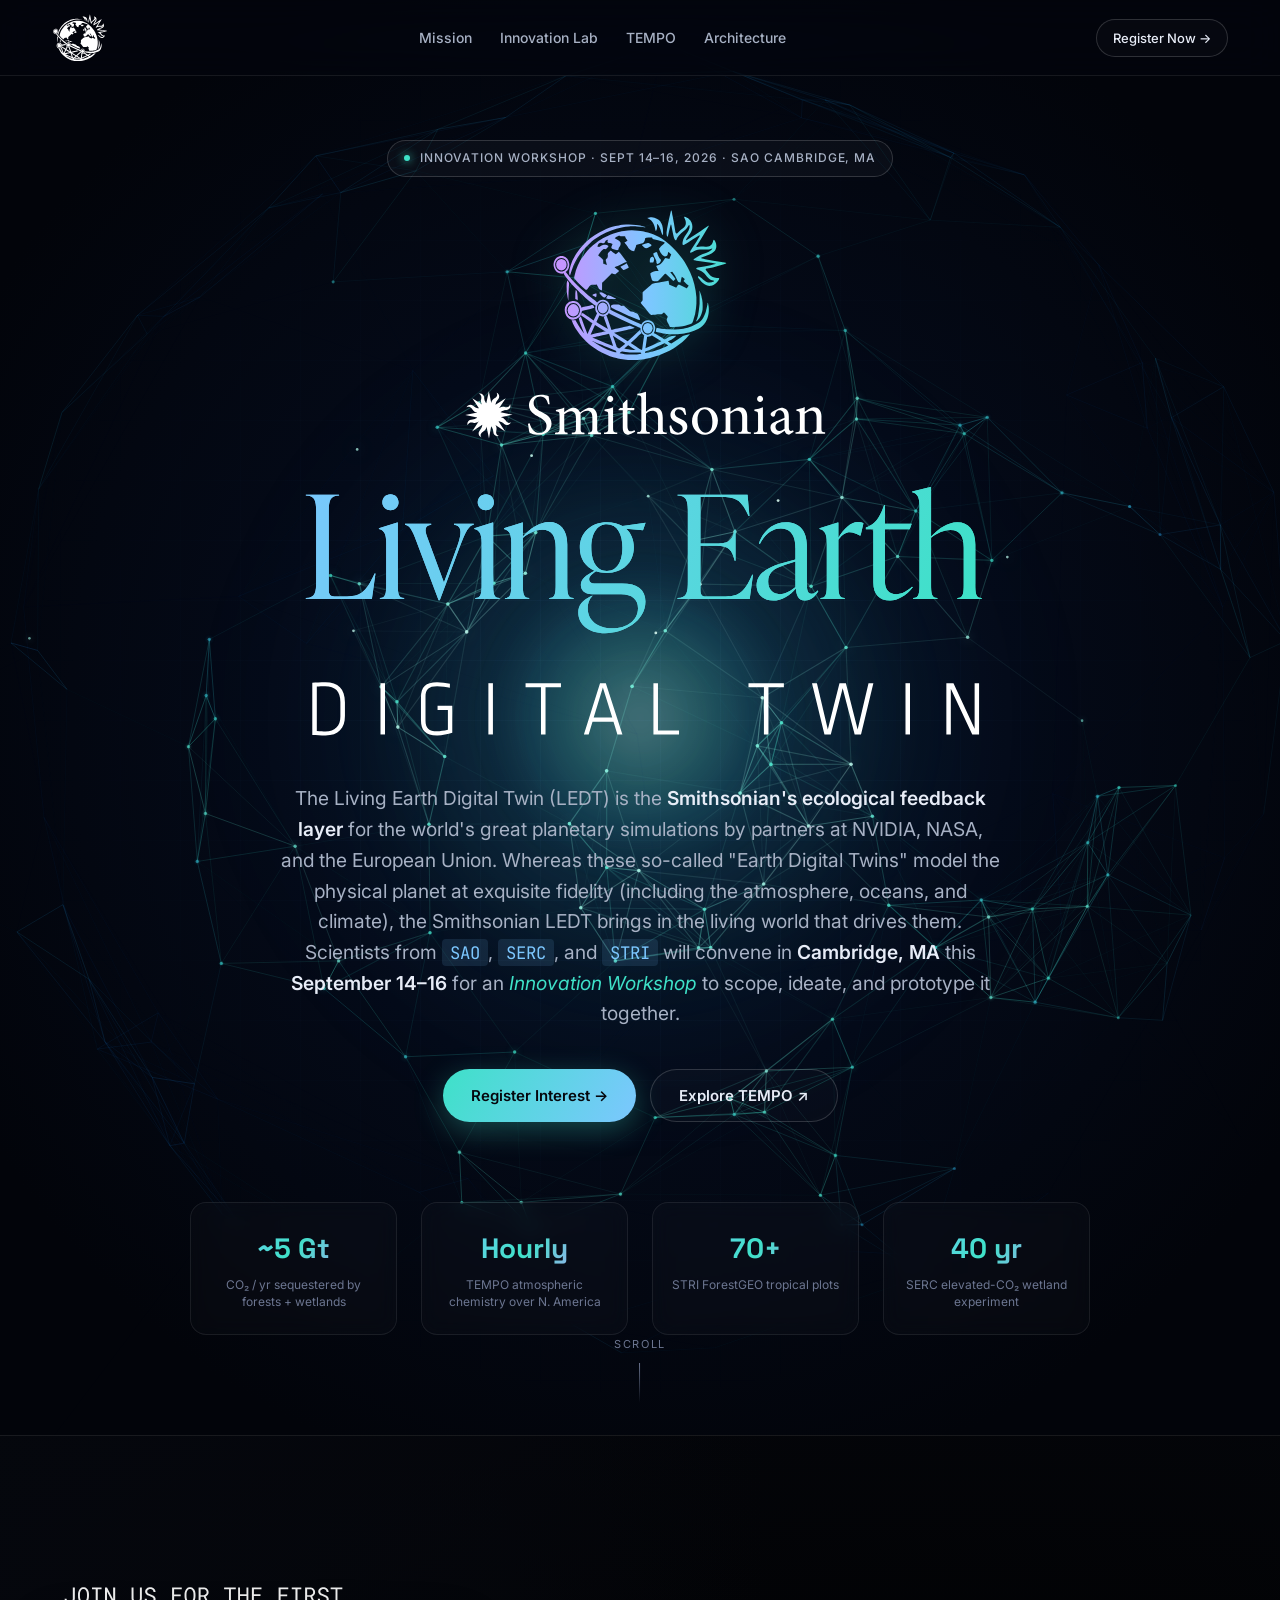
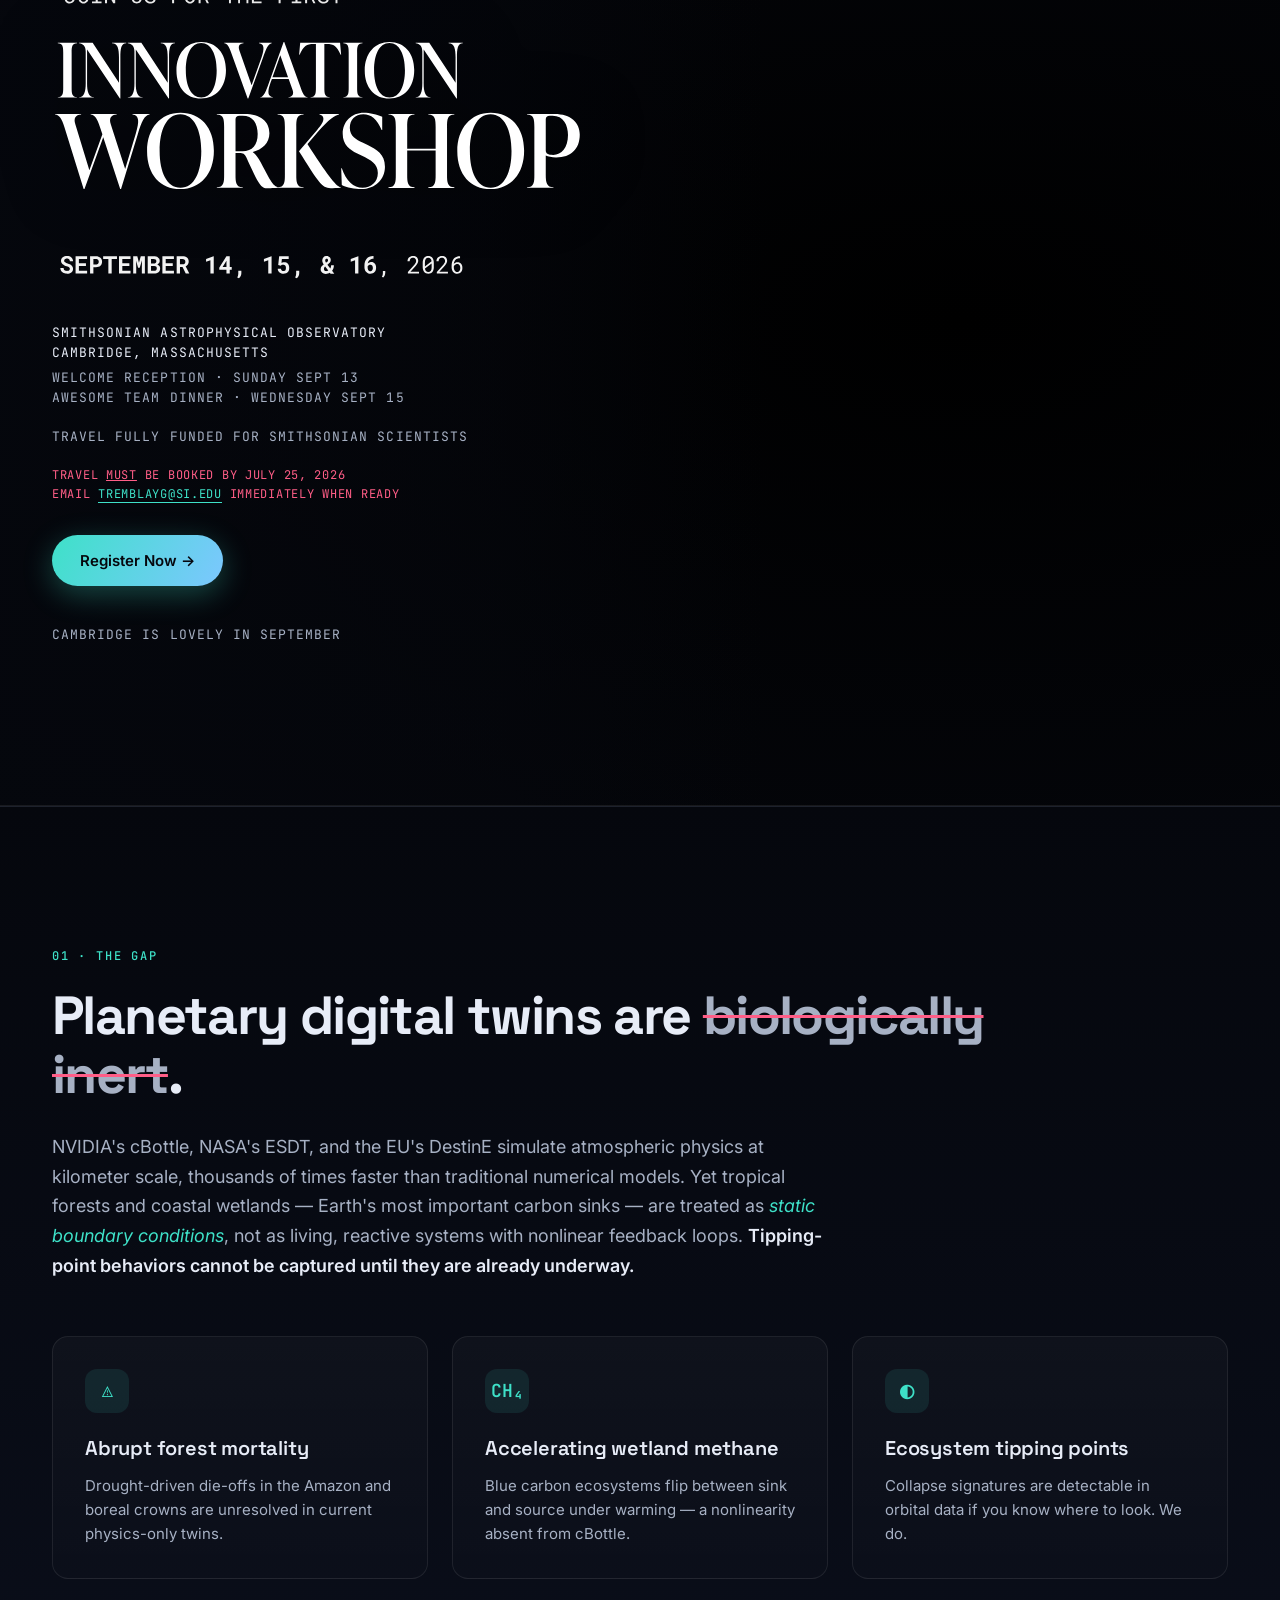
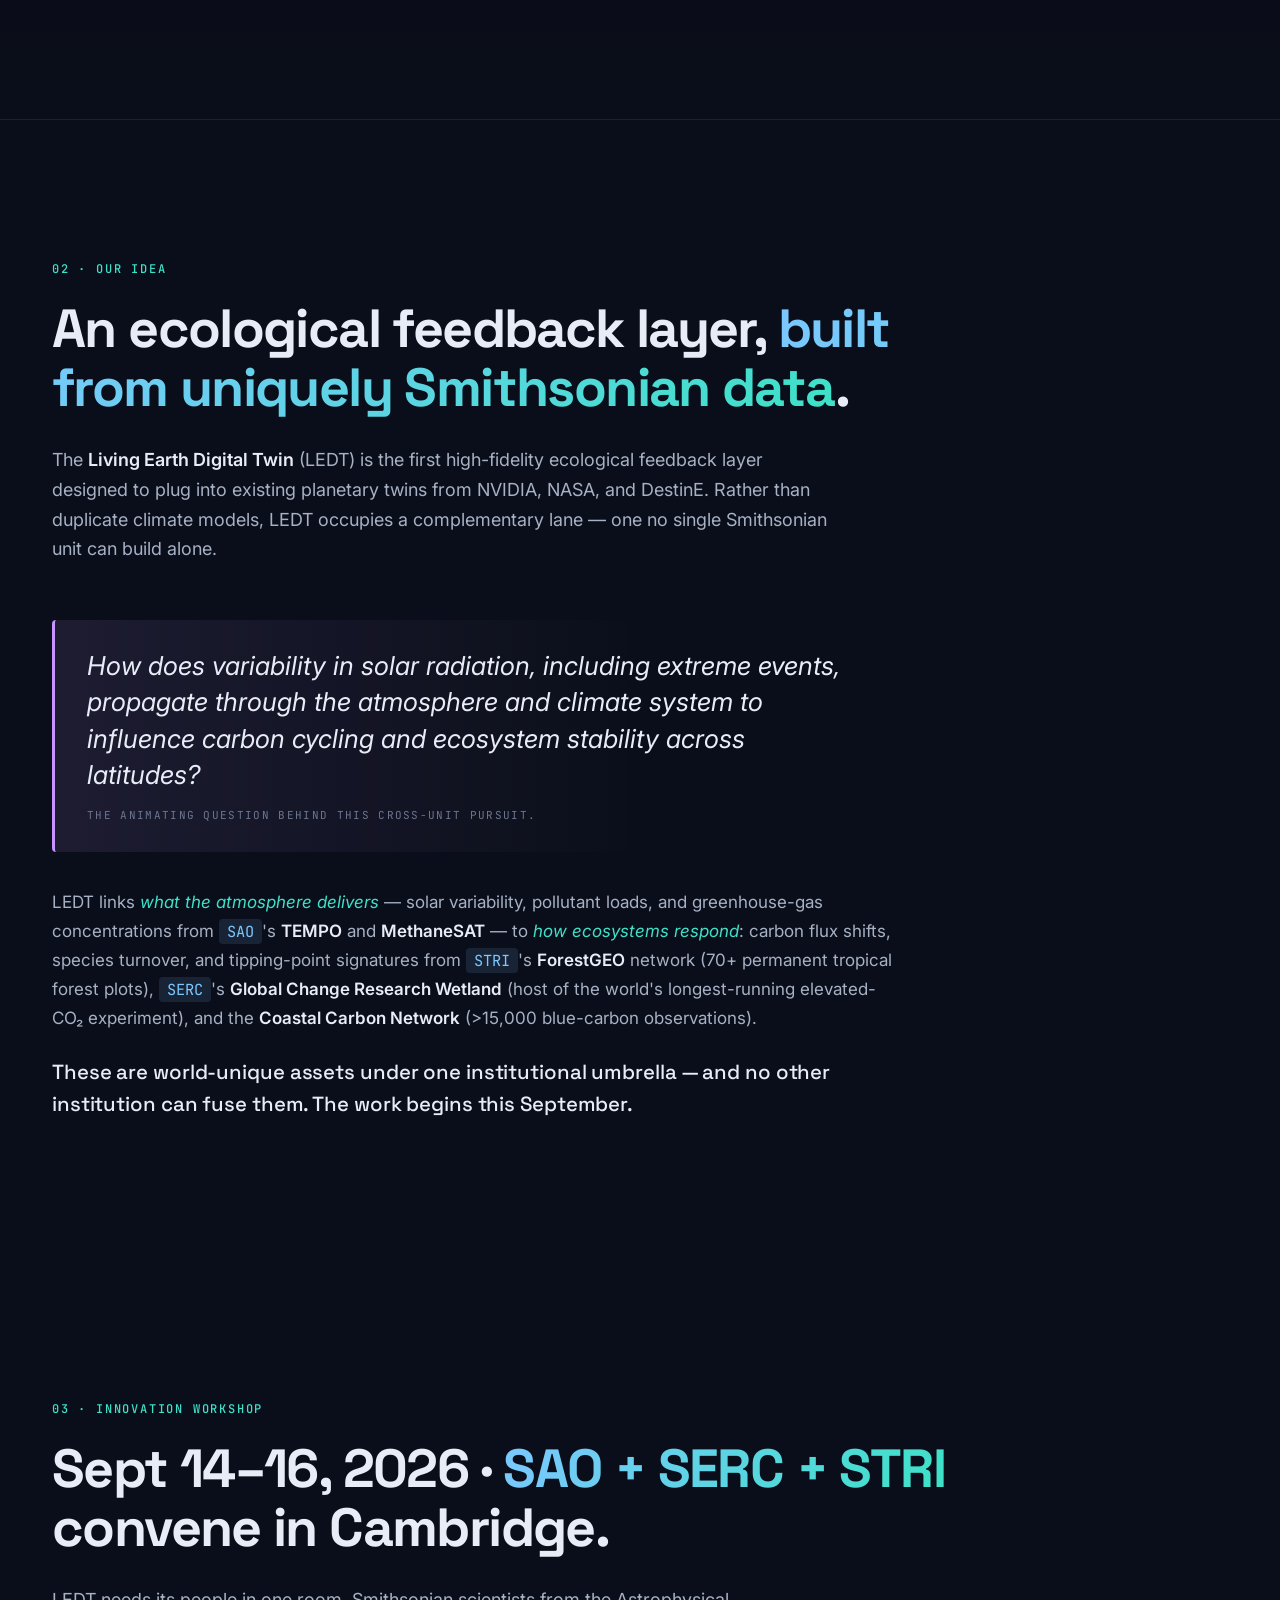
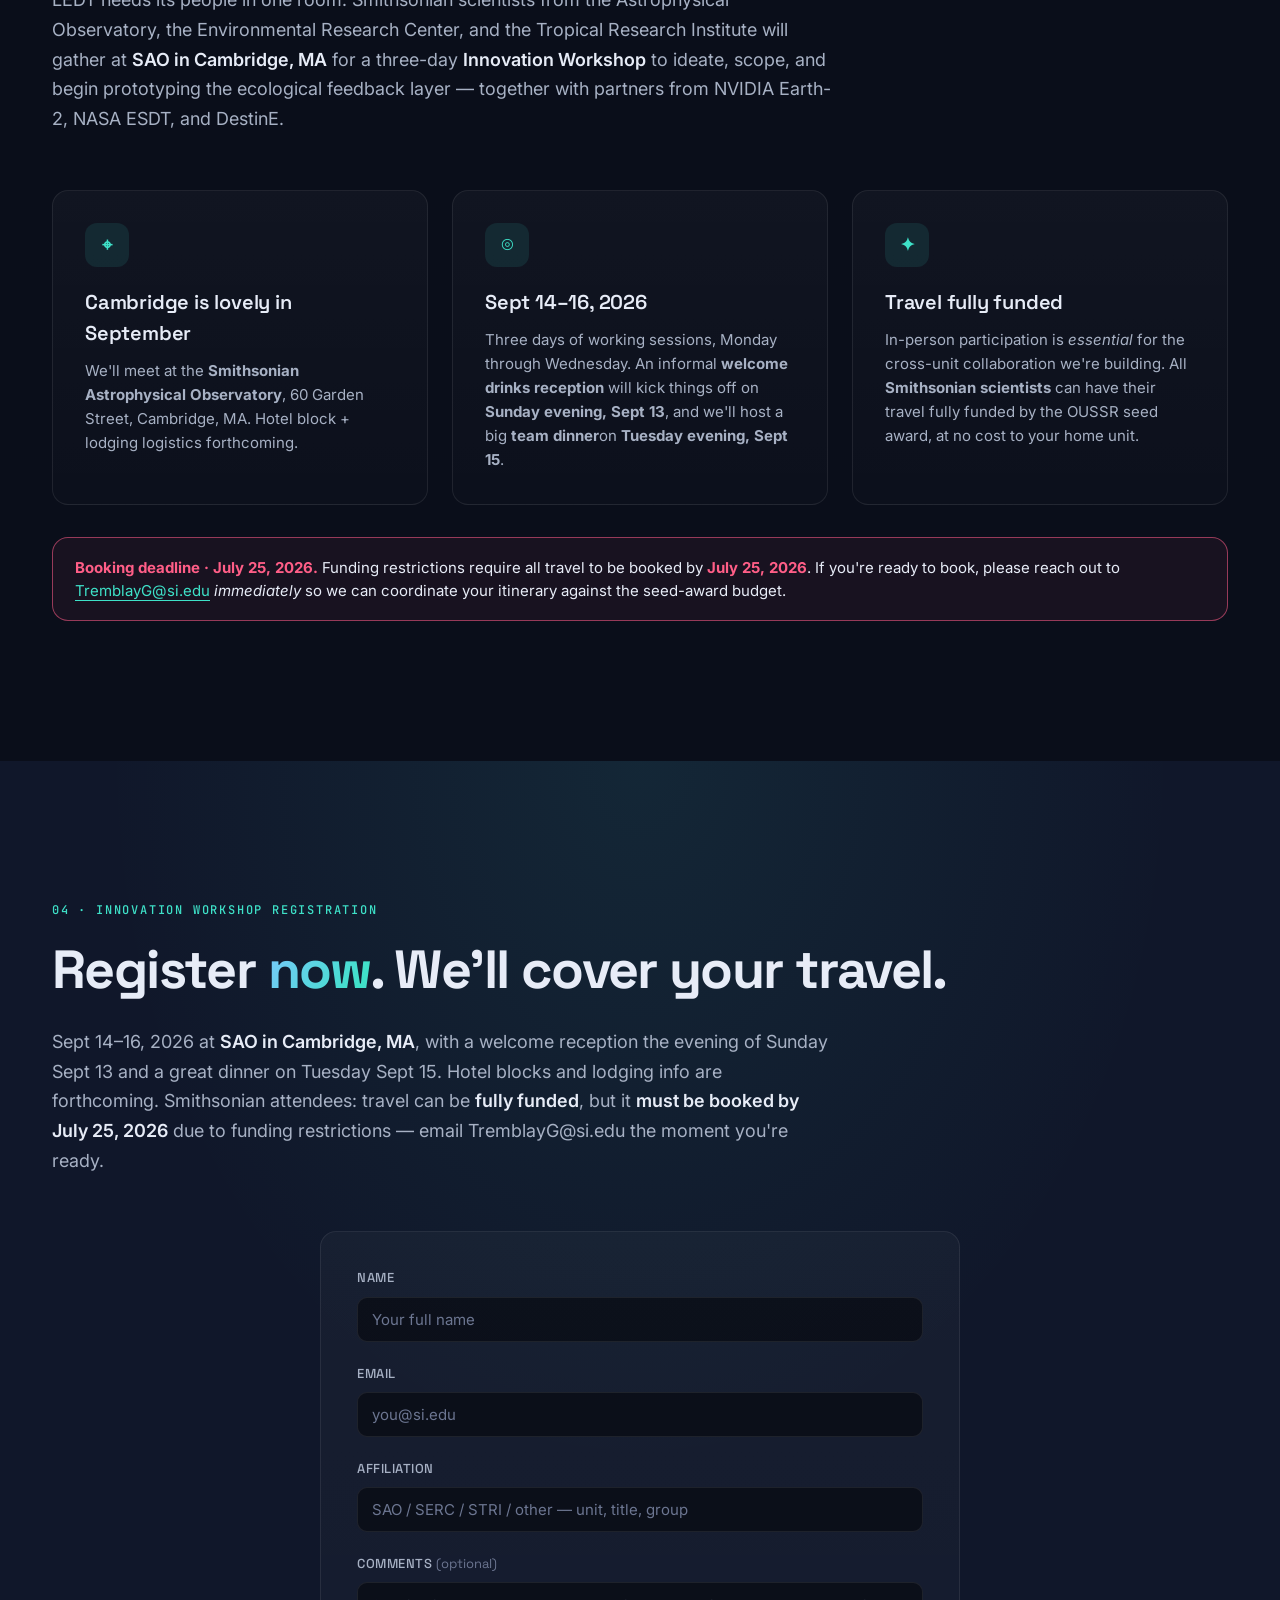
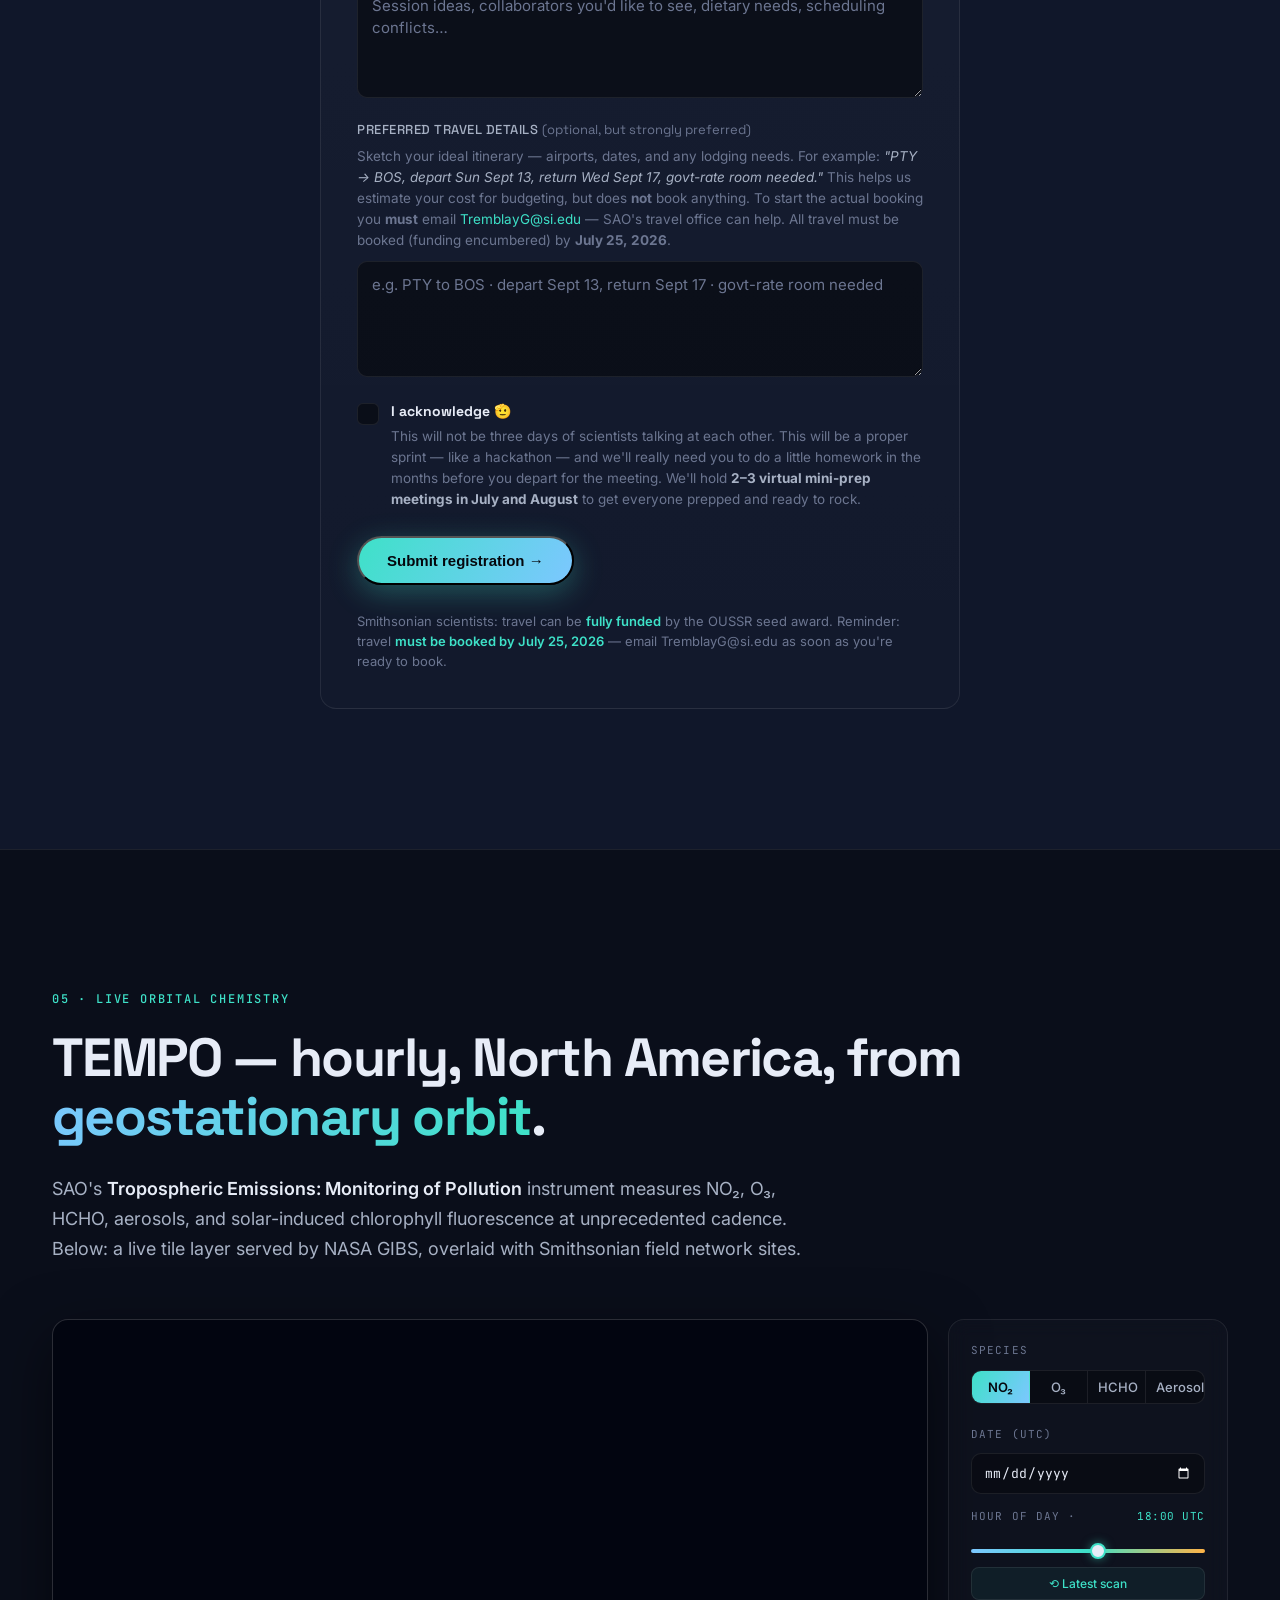
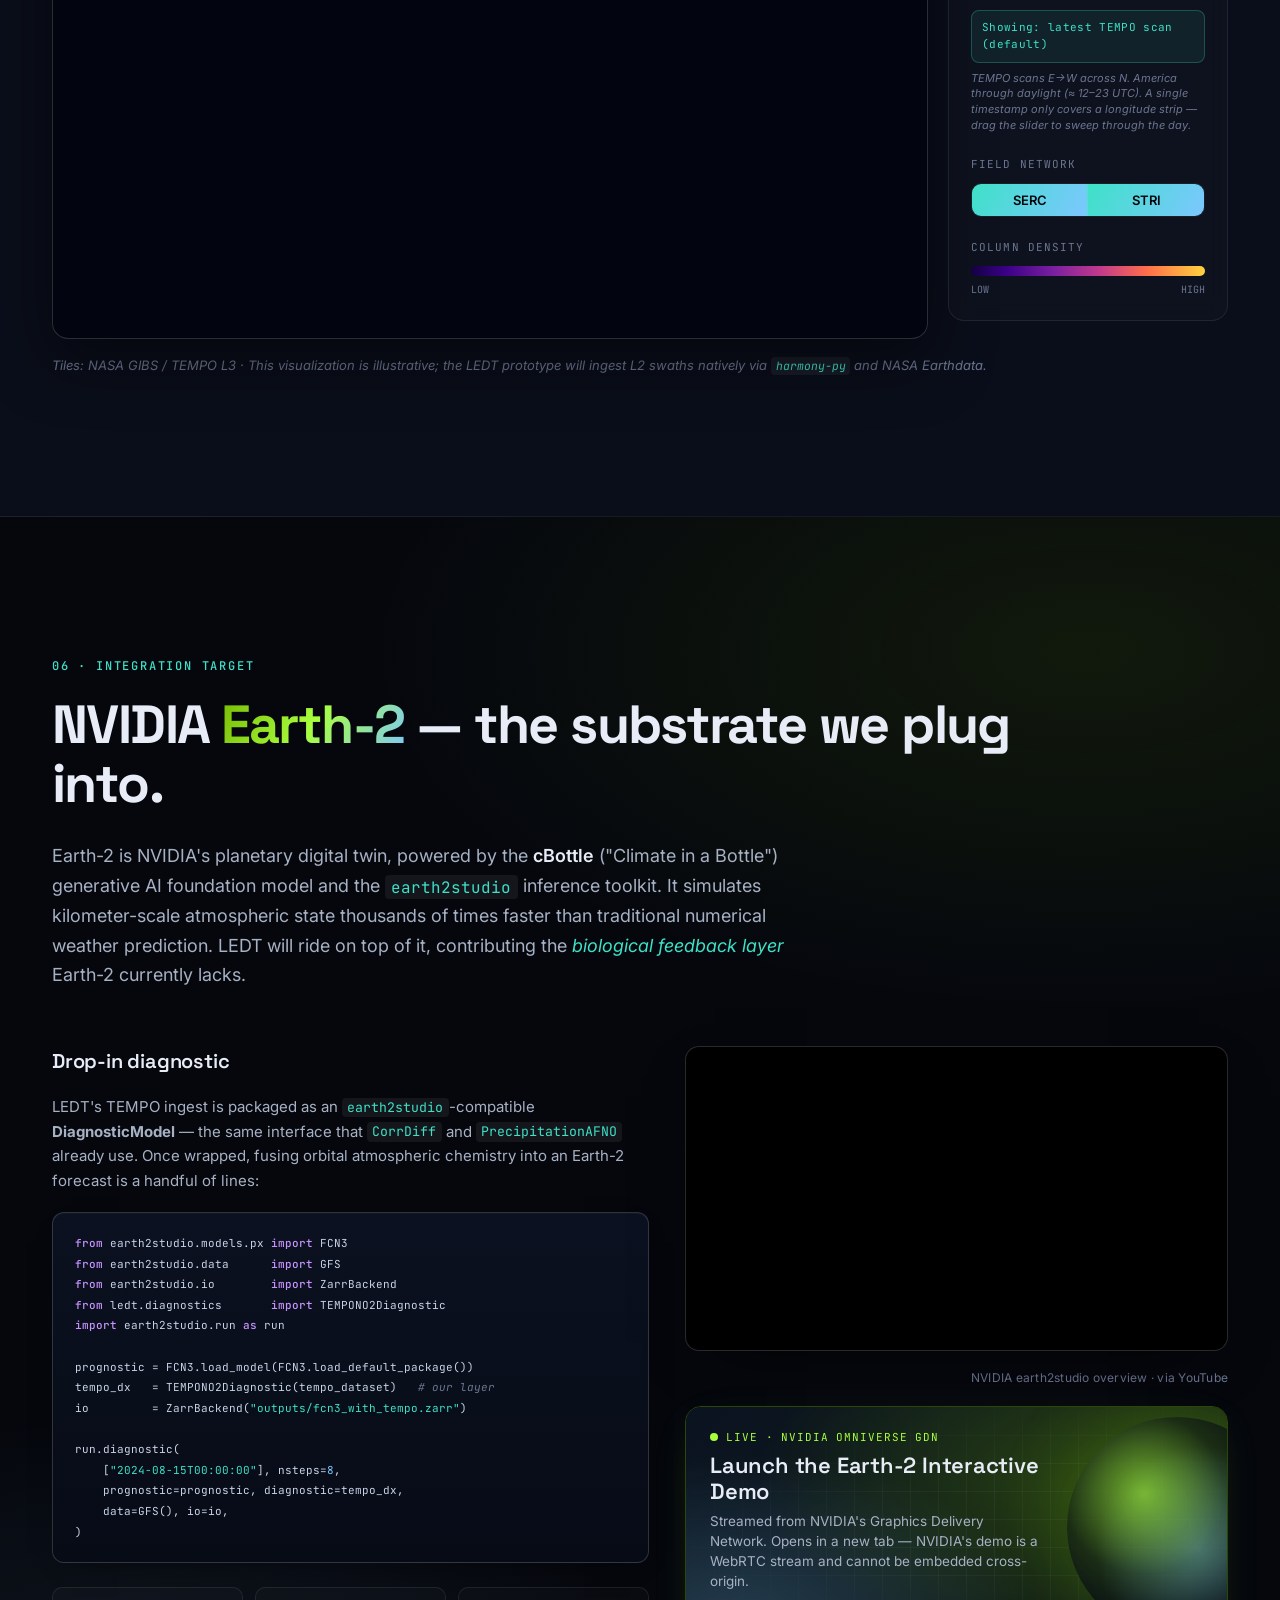
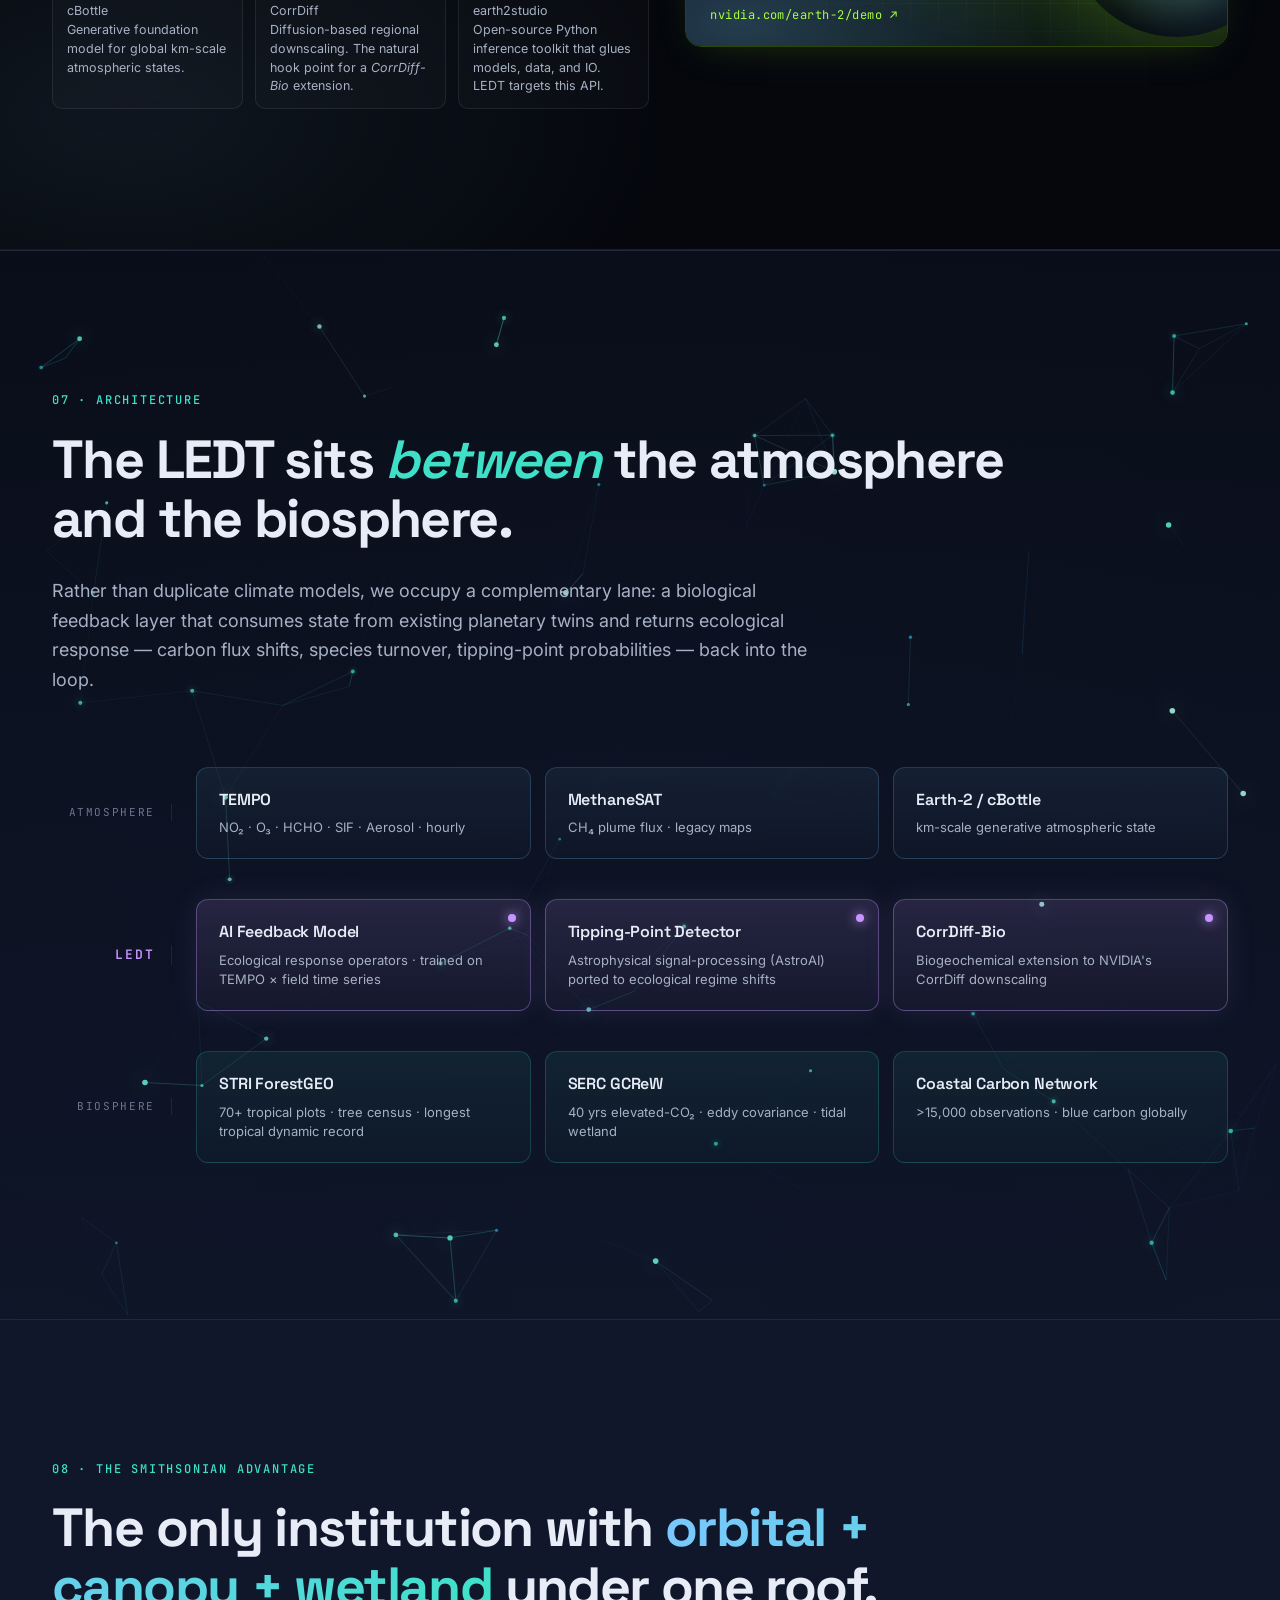
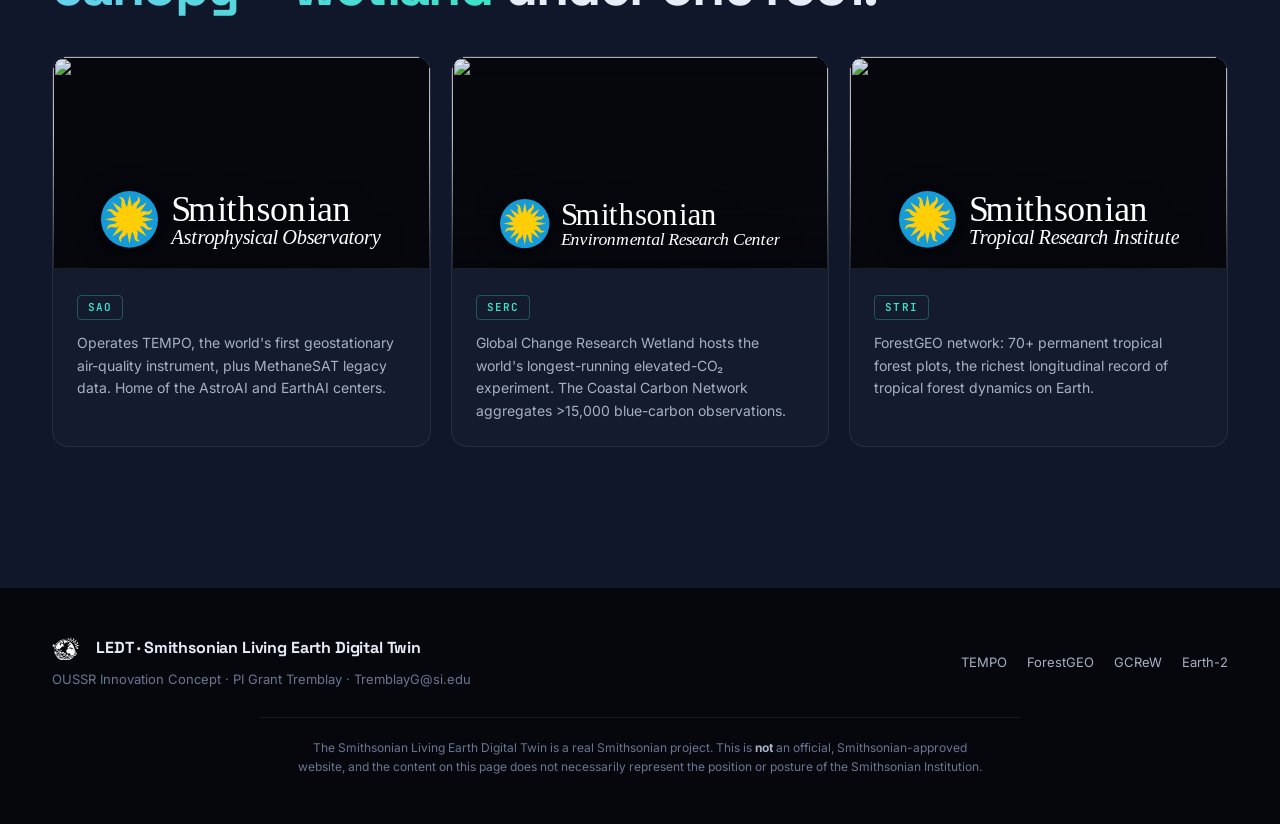
==== commit 7f4ea1c0: "big update" ====
--- a/website/index.html
+++ b/website/index.html
@@ -8,6 +8,25 @@
   <meta name="description"
     content="An ecological feedback layer for planetary digital twins. A Smithsonian cross-Unit initiative linking TEMPO, ForestGEO, and the Global Change Research Wetland to NVIDIA Earth-2, NASA ESDT, and DestinE." />
 
+  <!-- Social sharing (Open Graph + Twitter) -->
+  <meta property="og:type" content="website" />
+  <meta property="og:site_name" content="Smithsonian Living Earth Digital Twin" />
+  <meta property="og:title" content="Living Earth Digital Twin — Innovation Workshop · Sept 14–16, 2026" />
+  <meta property="og:description"
+    content="The Smithsonian's ecological feedback layer for planetary digital twins. Scientists from SAO, SERC, and STRI convene at SAO Cambridge to scope, ideate, and prototype it together." />
+  <meta property="og:url" content="https://granttremblay.github.io/earth_digital_twin/" />
+  <meta property="og:image" content="https://granttremblay.github.io/earth_digital_twin/assets/og-card.png" />
+  <meta property="og:image:type" content="image/png" />
+  <meta property="og:image:width" content="1200" />
+  <meta property="og:image:height" content="630" />
+  <meta property="og:image:alt"
+    content="Smithsonian Living Earth Digital Twin — Innovation Workshop, Sept 14–16 2026, SAO Cambridge MA" />
+  <meta name="twitter:card" content="summary_large_image" />
+  <meta name="twitter:title" content="Living Earth Digital Twin — Innovation Workshop · Sept 14–16, 2026" />
+  <meta name="twitter:description"
+    content="The Smithsonian's ecological feedback layer for planetary digital twins. SAO · SERC · STRI convene at SAO Cambridge." />
+  <meta name="twitter:image" content="https://granttremblay.github.io/earth_digital_twin/assets/og-card.png" />
+
   <!-- Leaflet -->
   <link rel="stylesheet" href="https://unpkg.com/leaflet@1.9.4/dist/leaflet.css"
     integrity="sha256-p4NxAoJBhIIN+hmNHrzRCf9tD/miZyoHS5obTRR9BMY=" crossorigin="" />
@@ -26,11 +45,77 @@
 
 <body>
 
+  <!-- ===== Shared LEDT logo (one copy of the path data; referenced via <use>) ===== -->
+  <svg width="0" height="0" aria-hidden="true" focusable="false"
+    style="position:absolute;width:0;height:0;overflow:hidden" xmlns="http://www.w3.org/2000/svg">
+    <defs>
+      <linearGradient id="ledt-grad" gradientUnits="userSpaceOnUse" x1="0" y1="0" x2="1167.86" y2="0">
+        <stop offset="0%" stop-color="#3ee1c8" />
+        <stop offset="25%" stop-color="#7cc7ff" />
+        <stop offset="50%" stop-color="#c794ff" />
+        <stop offset="75%" stop-color="#7cc7ff" />
+        <stop offset="100%" stop-color="#3ee1c8" />
+        <animateTransform attributeName="gradientTransform" type="translate" values="0,0; -583.93,0; 0,0" dur="8s"
+          repeatCount="indefinite" />
+      </linearGradient>
+    </defs>
+    <symbol id="ledt-mark" viewBox="0 0 583.93 492.58">
+      <g>
+        <path
+          d="M455.14,407.74l-1.39.53c-2.12.79-4.49,1.48-6.87,1.42l-3.18.94-8.67,2.37c-2.12.58-4.66,2.55-6.55,3.88l-10.04,7.05-12.43,7.87-10.51,6.33c-2.54-.12-5.17-2.43-7.54-3.92l-3.94-2.47,4.3-2.05c4.89-2.33,9.59-5.29,14.09-8.65l6.34-4.74c.55-1.2,1.03-1.94,2.17-3.11l-2,.21-11.28.48-3.56.89c-5.19,1.29-9.69,4.56-14.5,6.93l-4.96,2.43c-1.41.69-2.27-.03-3.55-.78l-8.88-5.24-8.12-4.95-9.47-5.52c-2.02-1.18-3.72-2.46-6.47-2.46,1.52-3.24,3.52-6.62,3.94-10.11l.85-7.09-1.11-5.77c-.17-.86-.66-2.67-.99-3.4l-2.07-4.51c-1.4-3.04-4.16-5.44-6.62-7.53-4.02-3.41-8.93-4.14-13.91-4.33-7.81-.3-16.85,5.29-20.46,13.68l-8.5-3.88-8.1-3.48-21.62-9.66-12.9-6.41-20.29-9.62-20.28-10.18-9-4.25c-.47-.57-.73-2.63-.48-3.55.76-2.77-.07-4.67-.67-7.17l-1.39-5.74c-3.53-9.55-11.16-15.06-20.2-16.56-7.43-1.23-15.64,2.57-20.78,8.94l-6.64-5.96-8.02-6.14-7.08-5.6-7.53-6.12-8.9-7.73-3.39-2.96-13.03-11.43-8.54-8.15-12.79-13.67-6.59-7.22-8.2-9.46-10.07-13.28-1.98-1.21c9.44-5.15,13.5-17.85,11.77-28.96-1.76-11.25-8.47-19.34-18.51-22.33.11-.08.22-.13.34-.2-.16-.05-.31-.12-.46-.21-6.8-2.02-16.77-.26-21.44,4.27-4.63,4.48-8.62,10.14-10.27,16.9-3.05,12.54,4.2,28.52,14.85,32.89l4.05,1.66c2.03.84,3.94.85,6.29.96,4.84.24,8.4-3.37,7.48.02,1.4,2.93,2.95,5.76,4.88,8.34l4.47,5.96,6.14,8.21,4.2,4.94,7.75,8.69,11.81,12.18,4.34,4.55,6.16,6.09,3.82,3.91,6.58,6.3c7.25,6.95,14.39,13.63,22.26,19.78l11.2,8.77,3.85,2.49,5.78,4.02c1.09.75-.42,3.34-.55,4.5-.54,4.82-.19,11.23,1.97,15l3.79,6.62c-.73.87-1,1.41-1.45,2.32l-9.92,20.28c-5.19-5.07-10.39-8.21-15.82-11.77l-8.84-5.81c-4.44-2.92-9.05-6.05-13.67-7.03l-2.74,7.45,6.81,5.08,7.32,4.9,8.91,6.12,8.66,6.39c1.8,1.33,3.2,2.04,5.66,2.95l-2.89,6.24-8.22,17.77-3.87,9.14-1.41,2.46-2.36-6.62-6.79-16.77-2.05-6.03-6.15-17.51-4.13-11.02c-1.29,1.48-2.45,3.15-3.79,3.95-1.33.73-3.16,1.49-2.56,4.03,1.63,6.89,3.8,13.73,6.46,20.48l8.24,20.93,2.7,6.86-3.96-5.07c-5.59-6.43-10.17-13.57-14.48-21.08l-9.46-16.47c-.38-.67-.63-1.57-1.09-1.69-1.79-.51-5.56,2.93-12.01.47.89,4.4,2.77,7.85,4.53,11.69,4.12,9.04,8.96,17.2,14.63,25.17,4.58,6.45,8.91,12.62,14.29,18.3l13.13,13.87c10.26,9.58,20.61,18.42,32.31,25.66l8.44,5.23c16.33,9.17,33.01,17.09,50.86,21.9l8.33,2.24,3.85.89,4.69,1.05,4.72.94,6.13,1.11,5.62.8,12.22,1.08,7.41.88,15.06-.11,7-.42,9.39-.86,7.35-.96,6.58-1.06,5.73-.93,4.98-1.06,3.8-.9,4.68-1.06,4.53-1.11,16.19-4.79,6.85-2.32,9.48-3.54,11.41-4.91c10.08-4.34,19.63-9.54,29.1-15.25l15.83-10.98c8.38-5.8,15.75-12.59,23.07-19.89l2.99-2.98,9.43-10.67c.18-.21.41-1.26.2-1.18l-.06.02ZM37.13,203.71c-11.11,0-20.12-9.91-20.12-22.13s9-22.13,20.12-22.13,20.12,9.91,20.12,22.13-9,22.13-20.12,22.13ZM340.45,416.85l22.63,14.09-10.32,4.53-10.35,4.64-8.55,3.95-15.38,6.87c-2.49.72-4.6,1.71-7.49,3.3l1.48-9.01.83-6.36.98-7.24.9-5.62.82-4.77c.23-1.35.13-2.44-.09-4.41l6.75-1.04c3.04-.46,5.63-1.59,8.2-3.38.96-.67,1.88-.01,2.77.51l6.82,3.97h0ZM318.73,368.51c10.29,0,18.63,9.18,18.63,20.5s-8.34,20.5-18.63,20.5-18.63-9.18-18.63-20.5,8.34-20.5,18.63-20.5ZM160.85,305.69c5.61-4.71,9.79-4.89,16.52-3.12,6.46,1.7,11.16,8.09,12.77,14.4,2.96,11.58-3.08,24.33-15.29,26.56-9.62,1.75-18.8-5.39-21.21-16.4-1.77-8.1,1.08-16.29,7.2-21.43h0ZM157.24,355.31l3.56-8.15,4.83,1.93c3.76,1.51,8.14,1.23,11.98.12.25.3.62.79.43.94l-1.01.78c-.58.45-1.39,1.11-1.62,1.64-.23.54.34,1.84.61,2.43l2.6,7.43,10.23,28.63-29.22-17.4-8.44-5.07,6.04-13.3v.02ZM137.02,399.54l7.67-17.2,2-4.04,19.54,11.78,6.39,3.87,5.65,3.46c1.25.03,2.21,0,3.56.73l-8.61,2.11-5.4,1.12-4.78,1-3.8.88-9.05,1.99-8.95,2-8.99,2.2,4.76-9.92h0ZM142.98,417.74l4.23-.94,4.76-.96,5.74-1.24,6.85-1.52,6.31-1.57,9.16-1.75,12.29-3.04,7.5,21.6,3.94,12.13,2.03,6.06-2.1-.79-21.76-8.51-34.1-14.35-6.46-2.7-3.54-1.32,5.16-1.12h0ZM211.81,466.76l-11.03-3.29-13.33-4.92-13.46-6.25c-8.36-3.88-16.37-7.92-23.92-13.59-3.82-2.87-7.05-5.78-11.63-7.89-.39-.31-.14-.97.33-.94l15.44,7.47,17.84,7.09,4.04,1.77,9.12,3.77,9.78,3.88,11.66,4.63,3.94,2.05,3.95,1.74,2.26,4.82c-2.03.21-3.34.12-4.98-.37h0ZM222.37,453.36l-3.98-2.66c-1.67-1.11-1.45-3.38-2.03-5.01l-8.23-23.38-3.38-9.63,6.77,4.87,10.97,7.01,4.15,2.68,10.35,6.57,8.18,5.29-6.79,5.76-10.33,8.1c-1.99,1.56-3.24,2.04-5.69.41h0ZM245.86,451.79l7.77-6.73c1.67-1.45,2.74-.3,4,.57l11.9,8.14,7.7,4.99c.25.16,1.05.29,1.26.35.22.05-.07.82-.3.78l-1-.18-4.86-.21-9.89-.98-7.92-1.07-6.64-.89c-2.15-.29-3.68-.74-5.75-1.54l3.73-3.23v-.02ZM292.04,472.88l-9.01,1.18-8.66.48-15.32.02-8.26-.59-8.33-.99-5.6-1.03-4.25-.89-5.64-1.18,3.56-3.5c1.71-1.68,3.54-2.17,5.85-1.65l4.03.89,6.16.45,7.22.79,5.94.58,7.38.3,15.56.12c4.74.04,9.28-.34,13.9.24-.34,1.86.33,2.72,1.6,3.89l-6.1.89h-.03ZM306.15,413.18c.37,1.68.11,3.7-.27,5.68l-1.05,5.42-2.24,15.98-1.01,7.73-.87,6.69-.92,4.95c-4.37-1.84-8.49-4.2-12.49-6.95l-7.85-5.19-16.44-10.85,18.17-16.5,6.18-6.09,4.42-3.86,4.1-3.88c.67-.63,1.1-.85,2.35-.89l-2.1-4.28c-.56-1.14-1.33-3.04-1.61-4.25l-.71-3.06-2.49,2.24-8.26,7.55-12.85,12.14-8.04,7.17-7.14,6.56c-.52.48-1.6,1.18-2.17,1.3-.66.13-1.86-1.05-2.48-1.44l-12.56-7.88-29.25-18.23,8.15-1.65,33.5-7.5,5.17-1.1,4.2-.93,4.69-1.06,6.17-1.72c1.55-.43,3.63-.34,4.68-1.61,1.29-1.58-4.23-1.87-7.71-4.77l-3.77-1.1c-1.27-.37-3.58-1.18-4.73-.96l-5.34.98-13.03,2.99-5.44,1.21-3.95.78-11.06,2.6-6.08,1.18-13.62,3.54-2.3-6.65-5.09-15.09-7.93-22.54c-.34-.97-1.64-1.72-2.7-2l5.13-3.53c1.71-1.19,3.22-3.11,4.55-5.04.6,1.8,2.01,2.28,3.63,3.05l13.26,6.42,24.99,12.16,37.49,17.38,8.69,3.43,6.36,2.96c2.63,1.23,5.59,2.37,8.24,2.97.08,5.54.76,9.97,3.02,14.34l1.57,3.06c2.29,3.23,5.34,5.65,8.7,8.2l-1.83-.08h-.02ZM375.16,449.43c-13.39,5.47-26.62,10.92-40.51,14.65l-8.52,2.29-4.82.99-4.98.99-6.61,1.28.84-5.1,12.17-4.33,12.81-5.48,34.07-15.63c1.11-.51,3.63-1.93,4.67-1.39l10.89,6.96-10,4.77h0Z" />
+        <path
+          d="M345.31,399.66c-1.03-.8-.04-3.29.3-4.4.69-2.32-.47-4.94,1.63-6.9.81-.75,2.42-.65,3.52-.39l4.38.99,7.34,1.09,9.57,1.23,9.21.86,26.36.71,12.03-.58,14.69-2.28,6.16-1.03,7.92-2.18c9.27-2.55,18.2-5.94,26.61-10.84l8.91-5.2c3.38-1.97,6.11-4.87,8.95-7.72,4.83-4.86,7.82-11.13,10.75-17.56,2-4.37,3.63-8.61,4.72-13.34l3.12-13.44,1.79-8.27c.34-1.58-.86-3.63,1.47-4.9l1.2,5.82c3.99,19.43,1.34,41.52-9.11,57.61-6.09,9.37-13.39,16.13-22.64,21.11l-14.49,6.76-16.56,5.45-5.13,1.17-4.68,1.02-6.16,1.05-6.1.93-8.91,1.01-5.64.52-6.76.24-16.58-.03-9.39-.96c-2.7-.28-4.96-.41-7.59-.78l-7.43-1.06-5.26-.94-4.13-1.06-4.65-1.04-4.32-.96c-1.59-.36-3.47-.44-5.08-1.7v-.02Z" />
+        <path
+          d="M115.76,125.61c-6.76,6.7-12.2,13.76-17.78,21.38-5.58,7.62-10.22,15.26-14.54,23.63l-4.6,8.94c-1.94,3.76-3.64,7.78-5.13,11.81l-2.98,8.1-5.53,16.98c-3.34-2.57-3.23-13.17-2.02-17.56l2.64-9.54,1.36-4.85,3.75-11.26c3.85-11.57,20.05-37.06,28.39-46.38l6.58-7.35c15.81-17.66,33.89-32.54,54.36-42.99l13.16-6.73c12.8-6.55,25.96-11.42,39.89-14.18l11.23-2.22,4.91-.84,5.36-.89,13.06-1.1c10.9-.92,21.49-.04,32.39,1.26l13.41,2.27,5.37,1.31,8.76,2.26c1.4.36,2.72.71,3,2.54l-12.29-2.05-4.68-.52-10.51-.9c-7.06-.6-14.07-.27-21.3-.29l-3.78.39-11.2,1.11-5.73.86-7.4,1.21-3.81.85-13.72,3.63c-11.45,3.03-22.41,7.18-33.2,12.35l-11.11,5.33-7.77,4.3-15.19,9.51-6.29,4.51c-4.26,3.05-8.12,6.33-11.92,10.09l-15.14,15.03h.02Z" />
+        <path
+          d="M143.56,319.68c.02-2.21-.97-3.64-2.47-4.86-2.67-2.17-4.42-1.62-7.8-.95l-5.24,1.04-3.9.94-12.85,2.9c-2.95.67-5.82,1.48-8.45,2.96-2.79-8.3-8.09-15.66-15.43-19.34-3.57-1.79-11.13-3.58-14.34-2.59l-8.87,2.72c-.5.15-1.03.23-1.55.09-.22.13-.46.25-.71.33-.06,0-.1.02-.16.02h-.02s.04,0,.07.01l-4.45,3.94-3.13,3.11c-5.21,6.77-7.08,15.63-5.88,24.27.65,4.66,2.07,8.51,4.2,12.57,3.17,6.03,8.59,9.88,14.52,12.28,3.22,1.3,6.34,2.07,9.72,1.61,6.05-.82,11.58-2.6,16.45-6.84l4.34-3.77,2.29-4.33c3.33-6.3,4.27-13.31,4.4-13.34l2.12-.54,24.91-6.11,13.3-3.67-1.07-2.44h0ZM75.9,353.82c-11.88,0-21.52-10.6-21.52-23.68s9.63-23.68,21.52-23.68,21.52,10.6,21.52,23.68-9.63,23.68-21.52,23.68Z" />
+        <path
+          d="M293.09,361.42c-1.69.06-3.27-.08-4.98-.73l-26.13-9.99-4.78-1.9-15.69-7.1-11.75-5.61-5.19-2.53-8.05-3.95-11.07-5.36c-2.53-1.23-4.68-2.88-6.64-5.04l.07-4.04c1.54-1.37,3.29-2.34,5.23-2.93l3.41-1.02,16.03.07c3.18.01,5.9,3.19,8.56,4.94l2.41-1.09,6.21.2,6.37,5.35,6.96,6.36c2.74,2.51,5.85,5.21,9,7.04,5.32-.4,9.63,1.1,14.21,4.02,2.46,1.57,6.28,1.7,8.44,4.01,2.7,2.89,3.72,7.34,5.39,11l2.03,4.48c.33.73.09,2.46-.05,3.81h0Z" />
+        <path
+          d="M486.74,356.15l-7.01,7.93-3.7,2.87c-.03-2.97,1.89-4.51,2.75-7.52l2.7-9.42.82-3.59.93-4.59,1.79-10.76,2.48-22.38.07-25.99.04-4.77c.02-2.39-.21-4.98-.5-7.39l-.58-4.82c1.77,2.31,2.66,5.08,3.6,7.9l2.3,6.9,1.12,4.18.89,4.29.91,3.67.95,5.03.89,6.73.37,14.14-.32,8.81-.95,5.09-1.04,4.44c-1.63,6.98-4.22,13.38-8.53,19.25h0Z" />
+        <path
+          d="M60.47,272.07l-.66,25.89c-1.32-2.41-4.41-23.02-4.83-25.38-.37-2.11-.35-6.67-.51-8.78-.54-7.23-.27-14.38-.11-21.79l1.08-5.06.82-4.24c.74-.22,1.46.77,1.96,1.64l3.52,6.12c1.06,4.7-.02,9.9-.42,14.82l-.22,7.35-.62,9.43h-.02Z" />
+        <path
+          d="M90.45,293.36l-.4,3.89-4.04-2.33c-1.05-.6-2.15-.94-3.68-1.26l.13-19.17,1.27-10.9c.61.37,1.74,1.18,2.05,1.73l2.07,3.79c1.26,3.68,1.01,7.58,1.53,11.41l.57,4.29.51,8.53h0Z" />
+        <ellipse cx="37.09" cy="181.46" rx="17.11" ry="18.83" />
+        <ellipse cx="172.05" cy="322.58" rx="16.08" ry="17.69" />
+        <ellipse cx="318.69" cy="388.92" rx="15.63" ry="17.2" />
+        <ellipse cx="76" cy="330.16" rx="18.46" ry="20.31" />
+        <g>
+          <path
+            d="M362.39,145.22c-2.36-2.77-3.66-5.57-4.98-8.88-.71-1.8-1.64-3.77-2-6.03-.2-1.25,1.81-3.21,2.6-4.15,2.11-2.58,4.05-4.79,6.52-6.83,3.59-2.95,6.75-5.72,9.89-9.73l-5.7-2.54-8.39-2.67-7.99-2.37-18.06-4.39c.2-1.32-.08-2.66-.7-3.26-1.09-1.03-2.31-1.51-3.63-1.45l-8.82.33-7.21.74c-1.3.13-3.24.64-3.89,1.25l-.37,3.37c-.22,1.98-.99,3.96-1.67,5.88-1.98,5.63-4.76,6.95-10.02,7.65-4.12.55-8.21,2.06-12.14,3.49l-5.02,1.82c.22,4.59-1.96,7.71-3.38,11.63l-3.21,8.87c-5.39-.37-9.41-2.73-13.67-5.67-2.31-1.59-3.93-3.82-5.55-6.31l-3.35-5.13-2.48-3.32-5.5-6.86-.8-.95c-1.03-1.25,6.61-3.52,9.78-7.2l-5.65-6.98c-1.24-1.53-.94-5.53-3.45-6.45l-8.61.04c-2.75.01-4.66.19-7.07-1.28l-2.78-1.68c-2.71,3.12-5.64,2.59-8.1,4.25l-3.94,2.67-.52,1.55-1.88,1.08,4.49,2.14,8.54,4.43c3,1.56,5.14,3.76,6.04,7.23,1.39,5.34-.03,9.46-3.02,13.76l-2.79,4-.7,4.43c-1.72,2.4-4.89,2.96-7.54,2.14l-11.07-3.37c-2.55-.77-5.29-3.03-4.75-6.52l2.12-4.71c.21-2.17.32-2.9,2.51-4.3-2.61-2.78-5.78-1.9-8.44-4-2.76-.01-5.42.23-7.65-1.8-1.74-1.59-1.33-6.39.78-8.73l-3.74.56-4.11,2.37c-.83.56-1.29,2.76-1.84,4.05-1.27,3.01-5.04,5.31-7.96,4.38l-5.28-1.67-3.82.68c-.78.13-2.63.88-3.16,1.54l-2.44,3.07c-.8,1.01-.92,2.62-.87,3.48-.63.52-1.32,1.65-1.66,3.09,2.34.77,5.15,2,7.47,1.33l6.29-4.39c3.67-2.57,11.68-3.42,16.28-1.72l3.95,1.46c.71.26,1.96,1.32,2.11,2.08.2,1-.68,2.31-1.43,3.13l-4.42,4.91c-4.77,5.29-7.1-.71-11.79,3.08-1.88,1.53-4.06,3.26-5.55,5.15l-5.05,6.38c-1.99,2.52-3.92,5.29-5.27,8.33l7.3,5.72,4.58,4.23,4.48,4.46.17,6.3c.05,1.6-.94,5.24,1.1,5.96l8.33,2.94,2.49.81-1.17-4.42-1.85-7.34c-.45-1.78-1.16-3.96-.32-5.74.9-1.89,3.12-3.07,4.39-4.33,2.56-3.71,2.6-8.83,1.73-13.02l1.12-3.55,5.2-5.03,2.07-2.47c.25-.3.87-.85,1.18-1.03.39-.23.82,1.28.95,1.95h1.66c4.08,4.68,8.96,6.93,14.34,9.95l4.75-3.49,4.88-3.89c3.77,3.54,7.18,7.61,10.28,11.85l7.32,9.99,5.38,6.96,3.19,4.17c-2.04-.26-2.48.64-4.3,1.26l-4.26,1.47-20.94,9.98-5.87,2.35-4.71,1.79,4.84,4.54,6.52,5.12c1.39,1.09,2.36,1.34,3.71,3.1l-7.4,6.19-5.18,4.11c-3.99-.54-7.48-1.79-11.31-3.46l-5.55,5.99-19.78,19.87-6.42,5.56-.11,20.35-1.08,4.75c-.95.08-2.44-1.04-3.42-1.57-3.93-2.08-6.07-5.01-8.27-9.12l-1.71-3.2-3.21-5.84c-.67-.32-2.26.48-2.94,1.03l-12.83.16c-2.67.03-7.65,4.55-9.95,7.66l-4.77,6.48c-1.75,2.37-4.23,3.02-6.4,1.09l-9.26-8.25-5.21-5.01-7.55-7.29-5.97-6.25c-2.4-2.52-4.5-4.98-6.42-7.88-1.56-2.37-1.95-4.06-1.35-7.07l1-5.02c2.19-11,5.48-21.24,10.16-31.22l3.19-6.78c5.61-11.97,12.9-22.32,20.82-32.64,10.25-13.37,21.95-24.75,35.15-34.4l8.19-5.99c16.85-12.32,45.83-24.93,65.63-29.68l4.5-1.08,5.61-.97,7.5-1.1,6.28-.92,6.24-.46,12.66-.92,10.77.42,10.09.98,7.61.93,6.56.97,4.65,1.02,4.67,1.07,4.24.97,4.13,1,10.16,3.24c12.28,3.92,23.55,9.47,34.8,16.31,9.56,5.81,17.99,12.74,26.28,20.49l8.61,8.05,11.18,11.4,6.35,6.94,8.63,10.59,5.12,6.7,3.14,4.3,5.55,8.33,3.24,5.22c5.55,8.92,10.08,18.05,14.61,27.73,11.9,25.46,18.43,52.84,20.49,81.32l.04,20.7-.79,10.05-.75,6.99-.95,5.26-.97,6.68-.97,5.82-6,20.58c-.97,3.3-2.19,6.36-3.97,9.2l-4.8,2.22-17.72,5.27-3.83.92-4.5.81-6.12.94-7.49,1.02-17.02.42-5.8.49c-1.32.11-3.49-.23-4.79-.41-1.36-3.63-2.69-6.53-4.5-9.7l-3.34-5.87-2.18-5.67c-.51-1.3-.26-3.77.27-5.14l2.14-5.45c.89-2.28.24-3.34-1.36-4.98l-3.09-3.17-3.39-3.47-3.64-3.57c-.9-.72-2.6,1.44-3.4,2.32-2.82,3.1-6.84,3.81-10.69,3.72-5.14-.13-9.88.71-15,.94l-8.12.35c-2.88.85-4.46,1.27-6.82-.94l-3.7-3.47-6.02-7.38-5.54-6.78-12.75-15.23-4.34-5.25c.11-1.04,1.75-2.01,2.39-2.81l4.22-5.32v-26.06l4.34-4.11,8.42-7.74,8.48-7.13,6.81-5.9c3.07-2.66,5.88-3.71,9.76-4.44l4.68-.88,5.61-1.02,5.62-1.01,7.58-.94,5.43-1.2,8.88-1.68,5.14-.99c.88-.16,2.93-1.17,3.48-.42,1.41,1.95.88,4.69,1.49,6.71s1.11,2.91.22,5.46l5.4,2.28c5.13,2.17,10.32,3.79,15.19,6.56,1.74.99,3.8,1.13,4.59-1.1,1.16-3.32,3.77-5.9,6.74-7.46l3.91,1.59,9.92,4.57,9.76,5.27c1.12.61,2.71,1.31,3.36-.13s1.31-2.86,2.29-3.71c1.41-1.23,2.48-2.75,2.79-4.78l-5.84-4.11c-2.53-1.78-4.25-4.15-6.5-6.27l-4.23-3.99,3.54-5.31c.37-.55.2-1.71-.49-2.21l-5.15-3.7-4.02-2.85.84,1.54c.06-.26.11.6-.07.53l-1-.41-3.34,16.16c-.03.38-.12.62-.36,1.15l-4.16-1.34-2.82-.24-2.15-3.46-2.3-5.22c-3.65-8.27-7.99-15.75-13.47-22.76-.61-.78-1.61-2.36-2.39-2.3l-4.61,1.98c-.19.08-1.32.06-1.2.21l.81.96,3.99,4.46,2.35,3.07,5.72,7.5,4.01,5.87-4.03,3.78-3.05,2.65-6.61-6.67-9.36-8.79-7.81-7.31c-2.16-2.03-4.16-.66-5.86,1.23l-8.12,9.05-10.24,10.31c-1.5,1.51-2.65,2.42-4.7,2.71-4.49.63-10.94.33-14.22-1.37-2.45-1.28-2.76-2.4-3.49-4.85l-1.93-6.56-1.97-7.53-.47-6.11c3.66-2.2,7.02-4.4,11.03-5.36l6.94-1.65,8.01-.19c.27-.45.8-1.18.64-1.35l-.9-1.04-6.81-13.7,3.11-1.94c8,.24,15.31-7.12,19.96-14.22l4.66-7.09c1.49-2.27,2.74-2.99,5.29-2.26l4.03,1.15,6.25,1.91-.17-1.42c-.04-.33.76-.87.89-1.2l2.86-7.37,2.3-5.17c-3.02-2.18-5.72-4.68-8.51-7.64-2.73.05-1.74,5.67-3.39,8.71l-1.84,3.37c-10.01,4.46-12.46.43-19.06-7.33h.05Z" />
+          <path
+            d="M348.86,178.33c-2.49-1.68-1.85-4.09-2.02-6.48-.29-3.85-2.49-7.11-4.09-10.4l-2.94-6.05-1.41-3.27c-.53-1.09-1.44-2.51-1.42-3.75l.07-4.22,9.53-3.65,2.77,2.3c.62,4.01,2.13,7.45,4.14,10.79,1.33,4.07,3.82,7.36,6.74,10.21,1.37,1.34,1.97,3.1,1.08,5.07-2.71,6-8.04,12.42-12.43,9.45h0Z" />
+          <path
+            d="M320.68,125.56c-4.58,2.7-10.33,3.12-14.48-.79l-7.06-7.81,3.36-1.28,9.8-3.19,4.23-1.05c1.96-.48,4.48-.3,6.54.06,1.76.31,3.45,2.12,5.07,3.12,1.11.69,3.19,2.34,2.45,3.97s-2.98,2.87-4.47,3.74l-5.44,3.22h0Z" />
+          <path
+            d="M242.97,198.28c-.94.45-3.31.77-4.1.12l-6.33-6.34-3.24-3.81,14.32-7.76,6.62-4.02c1.47,5.64,6.39,8.79,6.16,15.4l-13.41,6.41h0Z" />
+          <path
+            d="M208.14,293.09l-15.89-.15c-1.73-.02-3.11-.33-4.81-.72-.87-.2-2.8-.05-3.39-.76-.79-.95-1.23-2.68-.91-3.91l.92,1.93,2.86-6.36c1.21-2.69,3.6-2.14,5.65-1.35l5.21,2.02,16.44,7.51c.28.12.82.68.97.92s-.16,1.05-.41,1.05h-1.21l-5.43-.16h0Z" />
+          <path
+            d="M184.05,283.07l-3.23,4.09-2.48,1.49c-.83-.01-3.3-.35-4.14-1.01-2.81-2.18-5.92-4.36-8.07-7.06l-5.88-7.4c3.59-2.84,7.46-2.69,11.42-.35l4.27,2.54,7.18,3.9-.17,1.2,1.43-.07c.34-.02.83.82,1,1.14.21.4-1.03,1.14-1.32,1.53h0Z" />
+          <path
+            d="M336.43,174.4l-5.64.26-5.18-.28c-.55-4.7-.82-9.9,1.11-14.21,1.15-2.58,6.93-6.91,9.69-3.13.79,1.08,2.46,2.86,2.67,4.04.8,4.73-.35,9.11-2.64,13.32Z" />
+          <path
+            d="M149.82,287.53c-2.93-3.76-7.97-2.58-12.26-7.59l3.77-1.88,4.81-2.02c1.3-.55,3.4-1.31,4.76-.97,1.17,1.03.75,3.52.73,4.94-.05,2.82-.35,5.41-1.82,7.52h0Z" />
+        </g>
+      </g>
+      <g>
+        <path
+          d="M497.45,228.6c10.64,9.47,22.4,15.14,36.02,7.73,2.8-1.66,1.15-2.42-1.8-3.13-20.18-3.49-21.29-22.95-39.44-31.5-4.48-3.05-25.79-7.23-10.24-11.08,13.74-2.81,27.87-4.98,41.57-7.68,5.3-1,10.92-2,16.08-3.39,1.15-.35,1.6-.67,1.46-.96-.51-.68-3.24-.87-4.58-1.14-3.9-.56-7.78-1.3-11.67-1.93-15.82-2.11-31.66-4.72-47.59-6.74-4.29-.6-14.18-.95-6.74-6.54,5.68-4.3,12.18-8.23,18.57-11.53,12.08-6.03,26.79-7.49,36.76-17.22,1.17-1.36,3.41-3.42,3.07-4.88-.21-.19-.4-.16-.77-.12-1.4.29-3.09,1.21-4.49,1.85-3.83,2.04-8.67,1.96-13.6,1.91-6.67.02-14.08.04-20.64.06-8.96-.6-16.79,3.64-24.78,7.57-13.82,7.32-6.8-3.6-2.59-10.06,5.29-8.36,10.72-16.42,15.95-24.79,1.86-3.44,11.59-17.07,10.05-19.12-.75-.6-2.87.58-3.92,1.19-3.25,1.9-7,4.41-10.34,6.52-7.27,4.53-14.29,8.8-21.3,13.62-4.73,3.15-8.14,5.25-12.52,7.92-1.96,1.04-5.01,3.35-6.99,1.76-2.01-2.27-.97-6.78-.6-9.89,1.02-6.11,3.17-12.11,6.58-17.24,5.72-8.53,12.83-16.41,15.15-26.67.61-3.2,1.47-8.03-.23-10.7-1.4-.93-2.89,2.98-3.71,4.09-1.08,1.95-2.37,3.77-3.82,5.47-5.36,6.32-12.56,11.29-18.94,16.87-4.32,3.9-8.73,8.27-11.58,13.3-1.58,2.54-2.38,6.14-4.05,8.52-5.74,6.74-11.03-19.79-11.6-23.43-1.03-5.46-2.23-10.9-3.24-16.36-.6-2.84-.97-5.89-1.65-8.56-.3-1.1-.62-1.79-.98-1.89-.37-.12-.75.36-1.14,1.33-.69,1.89-1.28,4.31-1.74,6.38-2.26,9.4-4.33,18.79-6.61,28.09-3.51,12.14-5.31-5.53-4.96-9.31.36-8.28,2.65-16.38,3.99-24.53,2.6-14.26,6.07-28.29,9.35-42.38,3.42-15.05,4.88,8.02,6.13,11.58,3.25,16.25,5.81,32.76,8.64,49.09.84,4.42,2.08,13.21,7.79,7.23,3.2-3.11,6.76-6.82,9.86-9.41,5.43-4.74,12.89-8.89,15.74-15.65,3.17-7.95.38-17.58-3.67-24.51-3.4-7.44,13.17,2.24,14.84,3.87,9.98,7.33,13.13,21.02,10.77,32.76-1.89,8.72-8.02,17.21-13.48,24.61-2.56,3.22-12.46,18.3-1.29,9.99,4.6-3.33,11.6-7.97,16.61-11.08,16.75-9.99,33.95-22.32,49.7-32.99,1.7-1.08,3.54-1.94,2.29.87-11.47,19.56-23.16,39.54-35.47,58.64-.88,1.83-7.74,8.93-2.87,8.85,4.72-.47,10.08-1.75,15.05-1.37,19.09,1.14,34.26,2.62,38.41-20.58,1.81-5.55,5.02,1.55,6.69,4.87,5.14,10.61,4.32,23.5-4.21,32.11-8.29,8.89-20.71,12.1-31.87,15.94-17.89,5.9-10.31,6.78,2.66,8.64,17.63,3.21,35.34,5.78,52.9,9.35,4.03,1.09,25.49,2.19,11.02,6.24-12.94,4.22-25.76,8.24-39,11.37-6.06,1.48-12.2,2.62-18.05,3.68-2.66.43-6.57,1.54-4.51,4.78,2.69,3.9,6.36,7.53,9.01,11.58,7.37,10.62,15.6,14.45,28.46,14.05,2.72.11,6.61-.35,6.25,3.06-1.43,5.42-7.2,11.87-11.89,15.56-4.37,3.49-9.42,6.26-14.92,7.22-16.84,2.27-30.58-11.13-39.89-23.64-1.49-1.82-5.35-8.47-.42-7.33,4.1,1.23,9.18,6.13,12.85,9.08l.15.13h-.03Z" />
+        <path
+          d="M352.79,52.14c-3.33-5.25-4.15-4.93-3.76,1.97.06,5.6.56,11.72-2.68,16.14-.51.61-1.04.96-1.48.86-1.08-.26-1.45-2.52-1.73-3.8-.73-4-1.5-7.67-2.95-11.72-2.69-8.81-7.56-17.43-15.86-22.08-1.17-1.05-8.53-3.11-6.18-4.69,3.64-1.8,9.44-2.4,13.51-2.25,24.82,2.9,35.93,18.55,36.7,42.77.12,3.89.24,9.03.08,12.53-.18,2.54-.55,3.68-2.03,1.75-2.25-3.3-3.63-7.08-4.83-11.08-1.62-6.9-4.97-14.01-8.69-20.22l-.1-.17h0Z" />
+      </g>
+    </symbol>
+  </svg>
+
   <!-- ================= NAV ================= -->
   <nav class="nav">
     <div class="nav-inner">
       <a href="#top" class="brand" aria-label="Living Earth Digital Twin — home">
-        <span class="brand-logo" role="img" aria-hidden="true"></span>
+        <svg class="brand-logo" viewBox="0 0 583.93 492.58" role="img" aria-hidden="true">
+          <use href="#ledt-mark" />
+        </svg>
       </a>
       <ul class="nav-links">
         <li><a href="#mission">Mission</a></li>
@@ -52,69 +137,8 @@
         INNOVATION WORKSHOP · SEPT 14–16, 2026 · SAO CAMBRIDGE, MA
       </div>
       <span class="hero-emblem" role="img" aria-label="Living Earth Digital Twin emblem">
-        <svg viewBox="0 0 583.93 492.58" xmlns="http://www.w3.org/2000/svg" aria-hidden="true">
-          <defs>
-            <style>
-              .cls-1 {
-                fill: url(#ledt-grad);
-              }
-            </style>
-            <linearGradient id="ledt-grad" gradientUnits="userSpaceOnUse" x1="0" y1="0" x2="1167.86" y2="0">
-              <stop offset="0%" stop-color="#3ee1c8" />
-              <stop offset="25%" stop-color="#7cc7ff" />
-              <stop offset="50%" stop-color="#c794ff" />
-              <stop offset="75%" stop-color="#7cc7ff" />
-              <stop offset="100%" stop-color="#3ee1c8" />
-              <animateTransform attributeName="gradientTransform" type="translate" values="0,0; -583.93,0; 0,0" dur="8s"
-                repeatCount="indefinite" />
-            </linearGradient>
-          </defs>
-          <g>
-            <path class="cls-1"
-              d="M455.14,407.74l-1.39.53c-2.12.79-4.49,1.48-6.87,1.42l-3.18.94-8.67,2.37c-2.12.58-4.66,2.55-6.55,3.88l-10.04,7.05-12.43,7.87-10.51,6.33c-2.54-.12-5.17-2.43-7.54-3.92l-3.94-2.47,4.3-2.05c4.89-2.33,9.59-5.29,14.09-8.65l6.34-4.74c.55-1.2,1.03-1.94,2.17-3.11l-2,.21-11.28.48-3.56.89c-5.19,1.29-9.69,4.56-14.5,6.93l-4.96,2.43c-1.41.69-2.27-.03-3.55-.78l-8.88-5.24-8.12-4.95-9.47-5.52c-2.02-1.18-3.72-2.46-6.47-2.46,1.52-3.24,3.52-6.62,3.94-10.11l.85-7.09-1.11-5.77c-.17-.86-.66-2.67-.99-3.4l-2.07-4.51c-1.4-3.04-4.16-5.44-6.62-7.53-4.02-3.41-8.93-4.14-13.91-4.33-7.81-.3-16.85,5.29-20.46,13.68l-8.5-3.88-8.1-3.48-21.62-9.66-12.9-6.41-20.29-9.62-20.28-10.18-9-4.25c-.47-.57-.73-2.63-.48-3.55.76-2.77-.07-4.67-.67-7.17l-1.39-5.74c-3.53-9.55-11.16-15.06-20.2-16.56-7.43-1.23-15.64,2.57-20.78,8.94l-6.64-5.96-8.02-6.14-7.08-5.6-7.53-6.12-8.9-7.73-3.39-2.96-13.03-11.43-8.54-8.15-12.79-13.67-6.59-7.22-8.2-9.46-10.07-13.28-1.98-1.21c9.44-5.15,13.5-17.85,11.77-28.96-1.76-11.25-8.47-19.34-18.51-22.33.11-.08.22-.13.34-.2-.16-.05-.31-.12-.46-.21-6.8-2.02-16.77-.26-21.44,4.27-4.63,4.48-8.62,10.14-10.27,16.9-3.05,12.54,4.2,28.52,14.85,32.89l4.05,1.66c2.03.84,3.94.85,6.29.96,4.84.24,8.4-3.37,7.48.02,1.4,2.93,2.95,5.76,4.88,8.34l4.47,5.96,6.14,8.21,4.2,4.94,7.75,8.69,11.81,12.18,4.34,4.55,6.16,6.09,3.82,3.91,6.58,6.3c7.25,6.95,14.39,13.63,22.26,19.78l11.2,8.77,3.85,2.49,5.78,4.02c1.09.75-.42,3.34-.55,4.5-.54,4.82-.19,11.23,1.97,15l3.79,6.62c-.73.87-1,1.41-1.45,2.32l-9.92,20.28c-5.19-5.07-10.39-8.21-15.82-11.77l-8.84-5.81c-4.44-2.92-9.05-6.05-13.67-7.03l-2.74,7.45,6.81,5.08,7.32,4.9,8.91,6.12,8.66,6.39c1.8,1.33,3.2,2.04,5.66,2.95l-2.89,6.24-8.22,17.77-3.87,9.14-1.41,2.46-2.36-6.62-6.79-16.77-2.05-6.03-6.15-17.51-4.13-11.02c-1.29,1.48-2.45,3.15-3.79,3.95-1.33.73-3.16,1.49-2.56,4.03,1.63,6.89,3.8,13.73,6.46,20.48l8.24,20.93,2.7,6.86-3.96-5.07c-5.59-6.43-10.17-13.57-14.48-21.08l-9.46-16.47c-.38-.67-.63-1.57-1.09-1.69-1.79-.51-5.56,2.93-12.01.47.89,4.4,2.77,7.85,4.53,11.69,4.12,9.04,8.96,17.2,14.63,25.17,4.58,6.45,8.91,12.62,14.29,18.3l13.13,13.87c10.26,9.58,20.61,18.42,32.31,25.66l8.44,5.23c16.33,9.17,33.01,17.09,50.86,21.9l8.33,2.24,3.85.89,4.69,1.05,4.72.94,6.13,1.11,5.62.8,12.22,1.08,7.41.88,15.06-.11,7-.42,9.39-.86,7.35-.96,6.58-1.06,5.73-.93,4.98-1.06,3.8-.9,4.68-1.06,4.53-1.11,16.19-4.79,6.85-2.32,9.48-3.54,11.41-4.91c10.08-4.34,19.63-9.54,29.1-15.25l15.83-10.98c8.38-5.8,15.75-12.59,23.07-19.89l2.99-2.98,9.43-10.67c.18-.21.41-1.26.2-1.18l-.06.02ZM37.13,203.71c-11.11,0-20.12-9.91-20.12-22.13s9-22.13,20.12-22.13,20.12,9.91,20.12,22.13-9,22.13-20.12,22.13ZM340.45,416.85l22.63,14.09-10.32,4.53-10.35,4.64-8.55,3.95-15.38,6.87c-2.49.72-4.6,1.71-7.49,3.3l1.48-9.01.83-6.36.98-7.24.9-5.62.82-4.77c.23-1.35.13-2.44-.09-4.41l6.75-1.04c3.04-.46,5.63-1.59,8.2-3.38.96-.67,1.88-.01,2.77.51l6.82,3.97h0ZM318.73,368.51c10.29,0,18.63,9.18,18.63,20.5s-8.34,20.5-18.63,20.5-18.63-9.18-18.63-20.5,8.34-20.5,18.63-20.5ZM160.85,305.69c5.61-4.71,9.79-4.89,16.52-3.12,6.46,1.7,11.16,8.09,12.77,14.4,2.96,11.58-3.08,24.33-15.29,26.56-9.62,1.75-18.8-5.39-21.21-16.4-1.77-8.1,1.08-16.29,7.2-21.43h0ZM157.24,355.31l3.56-8.15,4.83,1.93c3.76,1.51,8.14,1.23,11.98.12.25.3.62.79.43.94l-1.01.78c-.58.45-1.39,1.11-1.62,1.64-.23.54.34,1.84.61,2.43l2.6,7.43,10.23,28.63-29.22-17.4-8.44-5.07,6.04-13.3v.02ZM137.02,399.54l7.67-17.2,2-4.04,19.54,11.78,6.39,3.87,5.65,3.46c1.25.03,2.21,0,3.56.73l-8.61,2.11-5.4,1.12-4.78,1-3.8.88-9.05,1.99-8.95,2-8.99,2.2,4.76-9.92h0ZM142.98,417.74l4.23-.94,4.76-.96,5.74-1.24,6.85-1.52,6.31-1.57,9.16-1.75,12.29-3.04,7.5,21.6,3.94,12.13,2.03,6.06-2.1-.79-21.76-8.51-34.1-14.35-6.46-2.7-3.54-1.32,5.16-1.12h0ZM211.81,466.76l-11.03-3.29-13.33-4.92-13.46-6.25c-8.36-3.88-16.37-7.92-23.92-13.59-3.82-2.87-7.05-5.78-11.63-7.89-.39-.31-.14-.97.33-.94l15.44,7.47,17.84,7.09,4.04,1.77,9.12,3.77,9.78,3.88,11.66,4.63,3.94,2.05,3.95,1.74,2.26,4.82c-2.03.21-3.34.12-4.98-.37h0ZM222.37,453.36l-3.98-2.66c-1.67-1.11-1.45-3.38-2.03-5.01l-8.23-23.38-3.38-9.63,6.77,4.87,10.97,7.01,4.15,2.68,10.35,6.57,8.18,5.29-6.79,5.76-10.33,8.1c-1.99,1.56-3.24,2.04-5.69.41h0ZM245.86,451.79l7.77-6.73c1.67-1.45,2.74-.3,4,.57l11.9,8.14,7.7,4.99c.25.16,1.05.29,1.26.35.22.05-.07.82-.3.78l-1-.18-4.86-.21-9.89-.98-7.92-1.07-6.64-.89c-2.15-.29-3.68-.74-5.75-1.54l3.73-3.23v-.02ZM292.04,472.88l-9.01,1.18-8.66.48-15.32.02-8.26-.59-8.33-.99-5.6-1.03-4.25-.89-5.64-1.18,3.56-3.5c1.71-1.68,3.54-2.17,5.85-1.65l4.03.89,6.16.45,7.22.79,5.94.58,7.38.3,15.56.12c4.74.04,9.28-.34,13.9.24-.34,1.86.33,2.72,1.6,3.89l-6.1.89h-.03ZM306.15,413.18c.37,1.68.11,3.7-.27,5.68l-1.05,5.42-2.24,15.98-1.01,7.73-.87,6.69-.92,4.95c-4.37-1.84-8.49-4.2-12.49-6.95l-7.85-5.19-16.44-10.85,18.17-16.5,6.18-6.09,4.42-3.86,4.1-3.88c.67-.63,1.1-.85,2.35-.89l-2.1-4.28c-.56-1.14-1.33-3.04-1.61-4.25l-.71-3.06-2.49,2.24-8.26,7.55-12.85,12.14-8.04,7.17-7.14,6.56c-.52.48-1.6,1.18-2.17,1.3-.66.13-1.86-1.05-2.48-1.44l-12.56-7.88-29.25-18.23,8.15-1.65,33.5-7.5,5.17-1.1,4.2-.93,4.69-1.06,6.17-1.72c1.55-.43,3.63-.34,4.68-1.61,1.29-1.58-4.23-1.87-7.71-4.77l-3.77-1.1c-1.27-.37-3.58-1.18-4.73-.96l-5.34.98-13.03,2.99-5.44,1.21-3.95.78-11.06,2.6-6.08,1.18-13.62,3.54-2.3-6.65-5.09-15.09-7.93-22.54c-.34-.97-1.64-1.72-2.7-2l5.13-3.53c1.71-1.19,3.22-3.11,4.55-5.04.6,1.8,2.01,2.28,3.63,3.05l13.26,6.42,24.99,12.16,37.49,17.38,8.69,3.43,6.36,2.96c2.63,1.23,5.59,2.37,8.24,2.97.08,5.54.76,9.97,3.02,14.34l1.57,3.06c2.29,3.23,5.34,5.65,8.7,8.2l-1.83-.08h-.02ZM375.16,449.43c-13.39,5.47-26.62,10.92-40.51,14.65l-8.52,2.29-4.82.99-4.98.99-6.61,1.28.84-5.1,12.17-4.33,12.81-5.48,34.07-15.63c1.11-.51,3.63-1.93,4.67-1.39l10.89,6.96-10,4.77h0Z" />
-            <path class="cls-1"
-              d="M345.31,399.66c-1.03-.8-.04-3.29.3-4.4.69-2.32-.47-4.94,1.63-6.9.81-.75,2.42-.65,3.52-.39l4.38.99,7.34,1.09,9.57,1.23,9.21.86,26.36.71,12.03-.58,14.69-2.28,6.16-1.03,7.92-2.18c9.27-2.55,18.2-5.94,26.61-10.84l8.91-5.2c3.38-1.97,6.11-4.87,8.95-7.72,4.83-4.86,7.82-11.13,10.75-17.56,2-4.37,3.63-8.61,4.72-13.34l3.12-13.44,1.79-8.27c.34-1.58-.86-3.63,1.47-4.9l1.2,5.82c3.99,19.43,1.34,41.52-9.11,57.61-6.09,9.37-13.39,16.13-22.64,21.11l-14.49,6.76-16.56,5.45-5.13,1.17-4.68,1.02-6.16,1.05-6.1.93-8.91,1.01-5.64.52-6.76.24-16.58-.03-9.39-.96c-2.7-.28-4.96-.41-7.59-.78l-7.43-1.06-5.26-.94-4.13-1.06-4.65-1.04-4.32-.96c-1.59-.36-3.47-.44-5.08-1.7v-.02Z" />
-            <path class="cls-1"
-              d="M115.76,125.61c-6.76,6.7-12.2,13.76-17.78,21.38-5.58,7.62-10.22,15.26-14.54,23.63l-4.6,8.94c-1.94,3.76-3.64,7.78-5.13,11.81l-2.98,8.1-5.53,16.98c-3.34-2.57-3.23-13.17-2.02-17.56l2.64-9.54,1.36-4.85,3.75-11.26c3.85-11.57,20.05-37.06,28.39-46.38l6.58-7.35c15.81-17.66,33.89-32.54,54.36-42.99l13.16-6.73c12.8-6.55,25.96-11.42,39.89-14.18l11.23-2.22,4.91-.84,5.36-.89,13.06-1.1c10.9-.92,21.49-.04,32.39,1.26l13.41,2.27,5.37,1.31,8.76,2.26c1.4.36,2.72.71,3,2.54l-12.29-2.05-4.68-.52-10.51-.9c-7.06-.6-14.07-.27-21.3-.29l-3.78.39-11.2,1.11-5.73.86-7.4,1.21-3.81.85-13.72,3.63c-11.45,3.03-22.41,7.18-33.2,12.35l-11.11,5.33-7.77,4.3-15.19,9.51-6.29,4.51c-4.26,3.05-8.12,6.33-11.92,10.09l-15.14,15.03h.02Z" />
-            <path class="cls-1"
-              d="M143.56,319.68c.02-2.21-.97-3.64-2.47-4.86-2.67-2.17-4.42-1.62-7.8-.95l-5.24,1.04-3.9.94-12.85,2.9c-2.95.67-5.82,1.48-8.45,2.96-2.79-8.3-8.09-15.66-15.43-19.34-3.57-1.79-11.13-3.58-14.34-2.59l-8.87,2.72c-.5.15-1.03.23-1.55.09-.22.13-.46.25-.71.33-.06,0-.1.02-.16.02h-.02s.04,0,.07.01l-4.45,3.94-3.13,3.11c-5.21,6.77-7.08,15.63-5.88,24.27.65,4.66,2.07,8.51,4.2,12.57,3.17,6.03,8.59,9.88,14.52,12.28,3.22,1.3,6.34,2.07,9.72,1.61,6.05-.82,11.58-2.6,16.45-6.84l4.34-3.77,2.29-4.33c3.33-6.3,4.27-13.31,4.4-13.34l2.12-.54,24.91-6.11,13.3-3.67-1.07-2.44h0ZM75.9,353.82c-11.88,0-21.52-10.6-21.52-23.68s9.63-23.68,21.52-23.68,21.52,10.6,21.52,23.68-9.63,23.68-21.52,23.68Z" />
-            <path class="cls-1"
-              d="M293.09,361.42c-1.69.06-3.27-.08-4.98-.73l-26.13-9.99-4.78-1.9-15.69-7.1-11.75-5.61-5.19-2.53-8.05-3.95-11.07-5.36c-2.53-1.23-4.68-2.88-6.64-5.04l.07-4.04c1.54-1.37,3.29-2.34,5.23-2.93l3.41-1.02,16.03.07c3.18.01,5.9,3.19,8.56,4.94l2.41-1.09,6.21.2,6.37,5.35,6.96,6.36c2.74,2.51,5.85,5.21,9,7.04,5.32-.4,9.63,1.1,14.21,4.02,2.46,1.57,6.28,1.7,8.44,4.01,2.7,2.89,3.72,7.34,5.39,11l2.03,4.48c.33.73.09,2.46-.05,3.81h0Z" />
-            <path class="cls-1"
-              d="M486.74,356.15l-7.01,7.93-3.7,2.87c-.03-2.97,1.89-4.51,2.75-7.52l2.7-9.42.82-3.59.93-4.59,1.79-10.76,2.48-22.38.07-25.99.04-4.77c.02-2.39-.21-4.98-.5-7.39l-.58-4.82c1.77,2.31,2.66,5.08,3.6,7.9l2.3,6.9,1.12,4.18.89,4.29.91,3.67.95,5.03.89,6.73.37,14.14-.32,8.81-.95,5.09-1.04,4.44c-1.63,6.98-4.22,13.38-8.53,19.25h0Z" />
-            <path class="cls-1"
-              d="M60.47,272.07l-.66,25.89c-1.32-2.41-4.41-23.02-4.83-25.38-.37-2.11-.35-6.67-.51-8.78-.54-7.23-.27-14.38-.11-21.79l1.08-5.06.82-4.24c.74-.22,1.46.77,1.96,1.64l3.52,6.12c1.06,4.7-.02,9.9-.42,14.82l-.22,7.35-.62,9.43h-.02Z" />
-            <path class="cls-1"
-              d="M90.45,293.36l-.4,3.89-4.04-2.33c-1.05-.6-2.15-.94-3.68-1.26l.13-19.17,1.27-10.9c.61.37,1.74,1.18,2.05,1.73l2.07,3.79c1.26,3.68,1.01,7.58,1.53,11.41l.57,4.29.51,8.53h0Z" />
-            <ellipse class="cls-1" cx="37.09" cy="181.46" rx="17.11" ry="18.83" />
-            <ellipse class="cls-1" cx="172.05" cy="322.58" rx="16.08" ry="17.69" />
-            <ellipse class="cls-1" cx="318.69" cy="388.92" rx="15.63" ry="17.2" />
-            <ellipse class="cls-1" cx="76" cy="330.16" rx="18.46" ry="20.31" />
-            <g>
-              <path class="cls-1"
-                d="M362.39,145.22c-2.36-2.77-3.66-5.57-4.98-8.88-.71-1.8-1.64-3.77-2-6.03-.2-1.25,1.81-3.21,2.6-4.15,2.11-2.58,4.05-4.79,6.52-6.83,3.59-2.95,6.75-5.72,9.89-9.73l-5.7-2.54-8.39-2.67-7.99-2.37-18.06-4.39c.2-1.32-.08-2.66-.7-3.26-1.09-1.03-2.31-1.51-3.63-1.45l-8.82.33-7.21.74c-1.3.13-3.24.64-3.89,1.25l-.37,3.37c-.22,1.98-.99,3.96-1.67,5.88-1.98,5.63-4.76,6.95-10.02,7.65-4.12.55-8.21,2.06-12.14,3.49l-5.02,1.82c.22,4.59-1.96,7.71-3.38,11.63l-3.21,8.87c-5.39-.37-9.41-2.73-13.67-5.67-2.31-1.59-3.93-3.82-5.55-6.31l-3.35-5.13-2.48-3.32-5.5-6.86-.8-.95c-1.03-1.25,6.61-3.52,9.78-7.2l-5.65-6.98c-1.24-1.53-.94-5.53-3.45-6.45l-8.61.04c-2.75.01-4.66.19-7.07-1.28l-2.78-1.68c-2.71,3.12-5.64,2.59-8.1,4.25l-3.94,2.67-.52,1.55-1.88,1.08,4.49,2.14,8.54,4.43c3,1.56,5.14,3.76,6.04,7.23,1.39,5.34-.03,9.46-3.02,13.76l-2.79,4-.7,4.43c-1.72,2.4-4.89,2.96-7.54,2.14l-11.07-3.37c-2.55-.77-5.29-3.03-4.75-6.52l2.12-4.71c.21-2.17.32-2.9,2.51-4.3-2.61-2.78-5.78-1.9-8.44-4-2.76-.01-5.42.23-7.65-1.8-1.74-1.59-1.33-6.39.78-8.73l-3.74.56-4.11,2.37c-.83.56-1.29,2.76-1.84,4.05-1.27,3.01-5.04,5.31-7.96,4.38l-5.28-1.67-3.82.68c-.78.13-2.63.88-3.16,1.54l-2.44,3.07c-.8,1.01-.92,2.62-.87,3.48-.63.52-1.32,1.65-1.66,3.09,2.34.77,5.15,2,7.47,1.33l6.29-4.39c3.67-2.57,11.68-3.42,16.28-1.72l3.95,1.46c.71.26,1.96,1.32,2.11,2.08.2,1-.68,2.31-1.43,3.13l-4.42,4.91c-4.77,5.29-7.1-.71-11.79,3.08-1.88,1.53-4.06,3.26-5.55,5.15l-5.05,6.38c-1.99,2.52-3.92,5.29-5.27,8.33l7.3,5.72,4.58,4.23,4.48,4.46.17,6.3c.05,1.6-.94,5.24,1.1,5.96l8.33,2.94,2.49.81-1.17-4.42-1.85-7.34c-.45-1.78-1.16-3.96-.32-5.74.9-1.89,3.12-3.07,4.39-4.33,2.56-3.71,2.6-8.83,1.73-13.02l1.12-3.55,5.2-5.03,2.07-2.47c.25-.3.87-.85,1.18-1.03.39-.23.82,1.28.95,1.95h1.66c4.08,4.68,8.96,6.93,14.34,9.95l4.75-3.49,4.88-3.89c3.77,3.54,7.18,7.61,10.28,11.85l7.32,9.99,5.38,6.96,3.19,4.17c-2.04-.26-2.48.64-4.3,1.26l-4.26,1.47-20.94,9.98-5.87,2.35-4.71,1.79,4.84,4.54,6.52,5.12c1.39,1.09,2.36,1.34,3.71,3.1l-7.4,6.19-5.18,4.11c-3.99-.54-7.48-1.79-11.31-3.46l-5.55,5.99-19.78,19.87-6.42,5.56-.11,20.35-1.08,4.75c-.95.08-2.44-1.04-3.42-1.57-3.93-2.08-6.07-5.01-8.27-9.12l-1.71-3.2-3.21-5.84c-.67-.32-2.26.48-2.94,1.03l-12.83.16c-2.67.03-7.65,4.55-9.95,7.66l-4.77,6.48c-1.75,2.37-4.23,3.02-6.4,1.09l-9.26-8.25-5.21-5.01-7.55-7.29-5.97-6.25c-2.4-2.52-4.5-4.98-6.42-7.88-1.56-2.37-1.95-4.06-1.35-7.07l1-5.02c2.19-11,5.48-21.24,10.16-31.22l3.19-6.78c5.61-11.97,12.9-22.32,20.82-32.64,10.25-13.37,21.95-24.75,35.15-34.4l8.19-5.99c16.85-12.32,45.83-24.93,65.63-29.68l4.5-1.08,5.61-.97,7.5-1.1,6.28-.92,6.24-.46,12.66-.92,10.77.42,10.09.98,7.61.93,6.56.97,4.65,1.02,4.67,1.07,4.24.97,4.13,1,10.16,3.24c12.28,3.92,23.55,9.47,34.8,16.31,9.56,5.81,17.99,12.74,26.28,20.49l8.61,8.05,11.18,11.4,6.35,6.94,8.63,10.59,5.12,6.7,3.14,4.3,5.55,8.33,3.24,5.22c5.55,8.92,10.08,18.05,14.61,27.73,11.9,25.46,18.43,52.84,20.49,81.32l.04,20.7-.79,10.05-.75,6.99-.95,5.26-.97,6.68-.97,5.82-6,20.58c-.97,3.3-2.19,6.36-3.97,9.2l-4.8,2.22-17.72,5.27-3.83.92-4.5.81-6.12.94-7.49,1.02-17.02.42-5.8.49c-1.32.11-3.49-.23-4.79-.41-1.36-3.63-2.69-6.53-4.5-9.7l-3.34-5.87-2.18-5.67c-.51-1.3-.26-3.77.27-5.14l2.14-5.45c.89-2.28.24-3.34-1.36-4.98l-3.09-3.17-3.39-3.47-3.64-3.57c-.9-.72-2.6,1.44-3.4,2.32-2.82,3.1-6.84,3.81-10.69,3.72-5.14-.13-9.88.71-15,.94l-8.12.35c-2.88.85-4.46,1.27-6.82-.94l-3.7-3.47-6.02-7.38-5.54-6.78-12.75-15.23-4.34-5.25c.11-1.04,1.75-2.01,2.39-2.81l4.22-5.32v-26.06l4.34-4.11,8.42-7.74,8.48-7.13,6.81-5.9c3.07-2.66,5.88-3.71,9.76-4.44l4.68-.88,5.61-1.02,5.62-1.01,7.58-.94,5.43-1.2,8.88-1.68,5.14-.99c.88-.16,2.93-1.17,3.48-.42,1.41,1.95.88,4.69,1.49,6.71s1.11,2.91.22,5.46l5.4,2.28c5.13,2.17,10.32,3.79,15.19,6.56,1.74.99,3.8,1.13,4.59-1.1,1.16-3.32,3.77-5.9,6.74-7.46l3.91,1.59,9.92,4.57,9.76,5.27c1.12.61,2.71,1.31,3.36-.13s1.31-2.86,2.29-3.71c1.41-1.23,2.48-2.75,2.79-4.78l-5.84-4.11c-2.53-1.78-4.25-4.15-6.5-6.27l-4.23-3.99,3.54-5.31c.37-.55.2-1.71-.49-2.21l-5.15-3.7-4.02-2.85.84,1.54c.06-.26.11.6-.07.53l-1-.41-3.34,16.16c-.03.38-.12.62-.36,1.15l-4.16-1.34-2.82-.24-2.15-3.46-2.3-5.22c-3.65-8.27-7.99-15.75-13.47-22.76-.61-.78-1.61-2.36-2.39-2.3l-4.61,1.98c-.19.08-1.32.06-1.2.21l.81.96,3.99,4.46,2.35,3.07,5.72,7.5,4.01,5.87-4.03,3.78-3.05,2.65-6.61-6.67-9.36-8.79-7.81-7.31c-2.16-2.03-4.16-.66-5.86,1.23l-8.12,9.05-10.24,10.31c-1.5,1.51-2.65,2.42-4.7,2.71-4.49.63-10.94.33-14.22-1.37-2.45-1.28-2.76-2.4-3.49-4.85l-1.93-6.56-1.97-7.53-.47-6.11c3.66-2.2,7.02-4.4,11.03-5.36l6.94-1.65,8.01-.19c.27-.45.8-1.18.64-1.35l-.9-1.04-6.81-13.7,3.11-1.94c8,.24,15.31-7.12,19.96-14.22l4.66-7.09c1.49-2.27,2.74-2.99,5.29-2.26l4.03,1.15,6.25,1.91-.17-1.42c-.04-.33.76-.87.89-1.2l2.86-7.37,2.3-5.17c-3.02-2.18-5.72-4.68-8.51-7.64-2.73.05-1.74,5.67-3.39,8.71l-1.84,3.37c-10.01,4.46-12.46.43-19.06-7.33h.05Z" />
-              <path class="cls-1"
-                d="M348.86,178.33c-2.49-1.68-1.85-4.09-2.02-6.48-.29-3.85-2.49-7.11-4.09-10.4l-2.94-6.05-1.41-3.27c-.53-1.09-1.44-2.51-1.42-3.75l.07-4.22,9.53-3.65,2.77,2.3c.62,4.01,2.13,7.45,4.14,10.79,1.33,4.07,3.82,7.36,6.74,10.21,1.37,1.34,1.97,3.1,1.08,5.07-2.71,6-8.04,12.42-12.43,9.45h0Z" />
-              <path class="cls-1"
-                d="M320.68,125.56c-4.58,2.7-10.33,3.12-14.48-.79l-7.06-7.81,3.36-1.28,9.8-3.19,4.23-1.05c1.96-.48,4.48-.3,6.54.06,1.76.31,3.45,2.12,5.07,3.12,1.11.69,3.19,2.34,2.45,3.97s-2.98,2.87-4.47,3.74l-5.44,3.22h0Z" />
-              <path class="cls-1"
-                d="M242.97,198.28c-.94.45-3.31.77-4.1.12l-6.33-6.34-3.24-3.81,14.32-7.76,6.62-4.02c1.47,5.64,6.39,8.79,6.16,15.4l-13.41,6.41h0Z" />
-              <path class="cls-1"
-                d="M208.14,293.09l-15.89-.15c-1.73-.02-3.11-.33-4.81-.72-.87-.2-2.8-.05-3.39-.76-.79-.95-1.23-2.68-.91-3.91l.92,1.93,2.86-6.36c1.21-2.69,3.6-2.14,5.65-1.35l5.21,2.02,16.44,7.51c.28.12.82.68.97.92s-.16,1.05-.41,1.05h-1.21l-5.43-.16h0Z" />
-              <path class="cls-1"
-                d="M184.05,283.07l-3.23,4.09-2.48,1.49c-.83-.01-3.3-.35-4.14-1.01-2.81-2.18-5.92-4.36-8.07-7.06l-5.88-7.4c3.59-2.84,7.46-2.69,11.42-.35l4.27,2.54,7.18,3.9-.17,1.2,1.43-.07c.34-.02.83.82,1,1.14.21.4-1.03,1.14-1.32,1.53h0Z" />
-              <path class="cls-1"
-                d="M336.43,174.4l-5.64.26-5.18-.28c-.55-4.7-.82-9.9,1.11-14.21,1.15-2.58,6.93-6.91,9.69-3.13.79,1.08,2.46,2.86,2.67,4.04.8,4.73-.35,9.11-2.64,13.32Z" />
-              <path class="cls-1"
-                d="M149.82,287.53c-2.93-3.76-7.97-2.58-12.26-7.59l3.77-1.88,4.81-2.02c1.3-.55,3.4-1.31,4.76-.97,1.17,1.03.75,3.52.73,4.94-.05,2.82-.35,5.41-1.82,7.52h0Z" />
-            </g>
-          </g>
-          <g>
-            <path class="cls-1"
-              d="M497.45,228.6c10.64,9.47,22.4,15.14,36.02,7.73,2.8-1.66,1.15-2.42-1.8-3.13-20.18-3.49-21.29-22.95-39.44-31.5-4.48-3.05-25.79-7.23-10.24-11.08,13.74-2.81,27.87-4.98,41.57-7.68,5.3-1,10.92-2,16.08-3.39,1.15-.35,1.6-.67,1.46-.96-.51-.68-3.24-.87-4.58-1.14-3.9-.56-7.78-1.3-11.67-1.93-15.82-2.11-31.66-4.72-47.59-6.74-4.29-.6-14.18-.95-6.74-6.54,5.68-4.3,12.18-8.23,18.57-11.53,12.08-6.03,26.79-7.49,36.76-17.22,1.17-1.36,3.41-3.42,3.07-4.88-.21-.19-.4-.16-.77-.12-1.4.29-3.09,1.21-4.49,1.85-3.83,2.04-8.67,1.96-13.6,1.91-6.67.02-14.08.04-20.64.06-8.96-.6-16.79,3.64-24.78,7.57-13.82,7.32-6.8-3.6-2.59-10.06,5.29-8.36,10.72-16.42,15.95-24.79,1.86-3.44,11.59-17.07,10.05-19.12-.75-.6-2.87.58-3.92,1.19-3.25,1.9-7,4.41-10.34,6.52-7.27,4.53-14.29,8.8-21.3,13.62-4.73,3.15-8.14,5.25-12.52,7.92-1.96,1.04-5.01,3.35-6.99,1.76-2.01-2.27-.97-6.78-.6-9.89,1.02-6.11,3.17-12.11,6.58-17.24,5.72-8.53,12.83-16.41,15.15-26.67.61-3.2,1.47-8.03-.23-10.7-1.4-.93-2.89,2.98-3.71,4.09-1.08,1.95-2.37,3.77-3.82,5.47-5.36,6.32-12.56,11.29-18.94,16.87-4.32,3.9-8.73,8.27-11.58,13.3-1.58,2.54-2.38,6.14-4.05,8.52-5.74,6.74-11.03-19.79-11.6-23.43-1.03-5.46-2.23-10.9-3.24-16.36-.6-2.84-.97-5.89-1.65-8.56-.3-1.1-.62-1.79-.98-1.89-.37-.12-.75.36-1.14,1.33-.69,1.89-1.28,4.31-1.74,6.38-2.26,9.4-4.33,18.79-6.61,28.09-3.51,12.14-5.31-5.53-4.96-9.31.36-8.28,2.65-16.38,3.99-24.53,2.6-14.26,6.07-28.29,9.35-42.38,3.42-15.05,4.88,8.02,6.13,11.58,3.25,16.25,5.81,32.76,8.64,49.09.84,4.42,2.08,13.21,7.79,7.23,3.2-3.11,6.76-6.82,9.86-9.41,5.43-4.74,12.89-8.89,15.74-15.65,3.17-7.95.38-17.58-3.67-24.51-3.4-7.44,13.17,2.24,14.84,3.87,9.98,7.33,13.13,21.02,10.77,32.76-1.89,8.72-8.02,17.21-13.48,24.61-2.56,3.22-12.46,18.3-1.29,9.99,4.6-3.33,11.6-7.97,16.61-11.08,16.75-9.99,33.95-22.32,49.7-32.99,1.7-1.08,3.54-1.94,2.29.87-11.47,19.56-23.16,39.54-35.47,58.64-.88,1.83-7.74,8.93-2.87,8.85,4.72-.47,10.08-1.75,15.05-1.37,19.09,1.14,34.26,2.62,38.41-20.58,1.81-5.55,5.02,1.55,6.69,4.87,5.14,10.61,4.32,23.5-4.21,32.11-8.29,8.89-20.71,12.1-31.87,15.94-17.89,5.9-10.31,6.78,2.66,8.64,17.63,3.21,35.34,5.78,52.9,9.35,4.03,1.09,25.49,2.19,11.02,6.24-12.94,4.22-25.76,8.24-39,11.37-6.06,1.48-12.2,2.62-18.05,3.68-2.66.43-6.57,1.54-4.51,4.78,2.69,3.9,6.36,7.53,9.01,11.58,7.37,10.62,15.6,14.45,28.46,14.05,2.72.11,6.61-.35,6.25,3.06-1.43,5.42-7.2,11.87-11.89,15.56-4.37,3.49-9.42,6.26-14.92,7.22-16.84,2.27-30.58-11.13-39.89-23.64-1.49-1.82-5.35-8.47-.42-7.33,4.1,1.23,9.18,6.13,12.85,9.08l.15.13h-.03Z" />
-            <path class="cls-1"
-              d="M352.79,52.14c-3.33-5.25-4.15-4.93-3.76,1.97.06,5.6.56,11.72-2.68,16.14-.51.61-1.04.96-1.48.86-1.08-.26-1.45-2.52-1.73-3.8-.73-4-1.5-7.67-2.95-11.72-2.69-8.81-7.56-17.43-15.86-22.08-1.17-1.05-8.53-3.11-6.18-4.69,3.64-1.8,9.44-2.4,13.51-2.25,24.82,2.9,35.93,18.55,36.7,42.77.12,3.89.24,9.03.08,12.53-.18,2.54-.55,3.68-2.03,1.75-2.25-3.3-3.63-7.08-4.83-11.08-1.62-6.9-4.97-14.01-8.69-20.22l-.1-.17h0Z" />
-          </g>
+        <svg class="hero-emblem-svg" viewBox="0 0 583.93 492.58" role="img" aria-hidden="true">
+          <use href="#ledt-mark" />
         </svg>
       </span>
       <h1 class="hero-title">
@@ -171,12 +195,14 @@
         <img src="assets/join_us.svg" alt="Join us for the first" class="ws-join" />
         <img src="assets/innovation_workshop.svg" alt="Innovation Workshop" class="ws-headline" />
         <img src="assets/cambrige.svg" alt="September 14, 15, &amp; 16, 2026" class="ws-date" />
-        <p class="ws-loc">Smithsonian Astrophysical Observatory · Cambridge, Massachusetts</p>
-        <p class="ws-loc ws-loc-sub">Welcome reception · Sunday Sept 13 · Travel fully funded for Smithsonian scientists
+        <p class="ws-loc">Smithsonian Astrophysical Observatory <br> Cambridge, Massachusetts</p>
+        <p class="ws-loc ws-loc-sub">Welcome reception · Sunday Sept 13 <br> Awesome Team Dinner · Wednesday Sept 15
+          <br> <br> Travel fully funded for Smithsonian scientists
         </p>
-        <p class="ws-deadline">Travel must be booked by July 25, 2026 — email <a
+        <p class="ws-deadline">Travel <u>must</u> be booked by July 25, 2026 <br> email <a
             href="mailto:TremblayG@si.edu">TremblayG@si.edu</a> immediately when ready</p>
         <a href="#register" class="btn btn-primary ws-cta">Register Now →</a>
+        <p class="ws-loc ws-loc-sub"><br><br>Cambridge is lovely in September</p>
       </div>
     </div>
   </section>
@@ -271,7 +297,9 @@
           <div class="card-ico">◎</div>
           <h3>Sept 14–16, 2026</h3>
           <p>Three days of working sessions, Monday through Wednesday. An informal <strong>welcome drinks
-              reception</strong> will kick things off on <strong>Sunday evening, Sept 13</strong>, and we'll host a big <strong>team dinner</strong>on <strong>Tuesday evening, Sept 15</strong>.</p>
+              reception</strong> will kick things off on <strong>Sunday evening, Sept 13</strong>, and we'll host a big
+            <strong>team dinner</strong>on <strong>Tuesday evening, Sept 15</strong>.
+          </p>
         </div>
         <div class="card">
           <div class="card-ico">✦</div>
@@ -297,7 +325,8 @@
       <h2 class="h2">Register <span class="grad">now</span>. We'll cover your travel.</h2>
       <p class="lede">
         Sept 14–16, 2026 at <strong>SAO in Cambridge, MA</strong>, with a welcome reception the evening of Sunday
-        Sept 13 and a great dinner on Tuesday Sept 15. Hotel blocks and lodging info are forthcoming. Smithsonian attendees: travel can be
+        Sept 13 and a great dinner on Tuesday Sept 15. Hotel blocks and lodging info are forthcoming. Smithsonian
+        attendees: travel can be
         <strong>fully funded</strong>, but it <strong>must be booked by July 25, 2026</strong> due to funding
         restrictions — email <a href="mailto:TremblayG@si.edu">TremblayG@si.edu</a>
         the moment you're ready.
@@ -330,7 +359,8 @@
             placeholder="Session ideas, collaborators you'd like to see, dietary needs, scheduling conflicts…"></textarea>
         </div>
         <div class="field">
-          <label for="reg-travel">Preferred travel details <span class="optional">(optional, but strongly preferred)</span></label>
+          <label for="reg-travel">Preferred travel details <span class="optional">(optional, but strongly
+              preferred)</span></label>
           <p class="field-hint">
             Sketch your ideal itinerary — airports, dates, and any lodging needs. For example:
             <em>"PTY → BOS, depart Sun Sept 13, return Wed Sept 17, govt-rate room needed."</em>
@@ -638,7 +668,9 @@
     <div class="container footer-inner">
       <div>
         <div class="brand footer-brand">
-          <span class="brand-logo footer-logo" role="img" aria-hidden="true"></span>
+          <svg class="brand-logo footer-logo" viewBox="0 0 583.93 492.58" role="img" aria-hidden="true">
+            <use href="#ledt-mark" />
+          </svg>
           LEDT · Smithsonian Living Earth Digital Twin
         </div>
         <div class="foot-sub">OUSSR Innovation Concept · PI Grant Tremblay · TremblayG@si.edu</div>
@@ -651,6 +683,11 @@
           rel="noopener">Earth-2</a>
       </div>
     </div>
+    <p class="foot-disclaimer container">
+      The Smithsonian Living Earth Digital Twin is a real Smithsonian project. This is
+      <strong>not</strong> an official, Smithsonian-approved website, and the content on this page
+      does not necessarily represent the position or posture of the Smithsonian Institution.
+    </p>
   </footer>
 
   <script src="earth-plexus-bg.js"></script>
--- a/website/styles.css
+++ b/website/styles.css
@@ -93,16 +93,26 @@
 .brand-logo {
   display: block;
   width: 56px;
+  height: auto;
   aspect-ratio: 583.93 / 492.58;
-  background: #fff;
-  -webkit-mask: url('assets/digital_earth_logo_primary.svg') center / contain no-repeat;
-          mask: url('assets/digital_earth_logo_primary.svg') center / contain no-repeat;
+  fill: #fff;
+  transition: fill .4s ease, filter .4s ease;
+}
+/* Hover (or keyboard focus) the nav brand → the animated brand gradient sweeps in. */
+.brand:hover .brand-logo,
+.brand:focus-visible .brand-logo {
+  fill: url(#ledt-grad);
+  filter: drop-shadow(0 0 10px rgba(62, 225, 200, 0.5));
 }
 .brand-logo.footer-logo {
   width: 28px;
   display: inline-block;
   vertical-align: middle;
   margin-right: 6px;
+}
+.footer-brand:hover .footer-logo {
+  fill: url(#ledt-grad);
+  filter: drop-shadow(0 0 8px rgba(62, 225, 200, 0.4));
 }
 
 .nav-links {
@@ -213,8 +223,14 @@
   isolation: isolate;
   filter: drop-shadow(0 0 24px rgba(62, 225, 200, 0.25));
 }
+.hero-emblem svg {
+  display: block;
+  width: 100%;
+  height: 100%;
+  fill: url(#ledt-grad);
+}
 @media (prefers-reduced-motion: reduce) {
-  .hero-emblem svg animateTransform { display: none; }
+  #ledt-grad animateTransform { display: none; }
 }
 
 .hero-title {
@@ -1221,6 +1237,17 @@
 }
 .foot-links a { color: var(--ink-dim); transition: color .2s; }
 .foot-links a:hover { color: var(--accent); }
+.foot-disclaimer {
+  margin: 28px auto 0;
+  padding-top: 20px;
+  border-top: 1px solid var(--line);
+  font-size: 12px;
+  line-height: 1.6;
+  color: var(--ink-mute);
+  max-width: 760px;
+  text-align: center;
+}
+.foot-disclaimer strong { color: var(--ink-dim); font-weight: 700; }
 
 /* ================= EARTH-2 SECTION ================= */
 .earth2 {
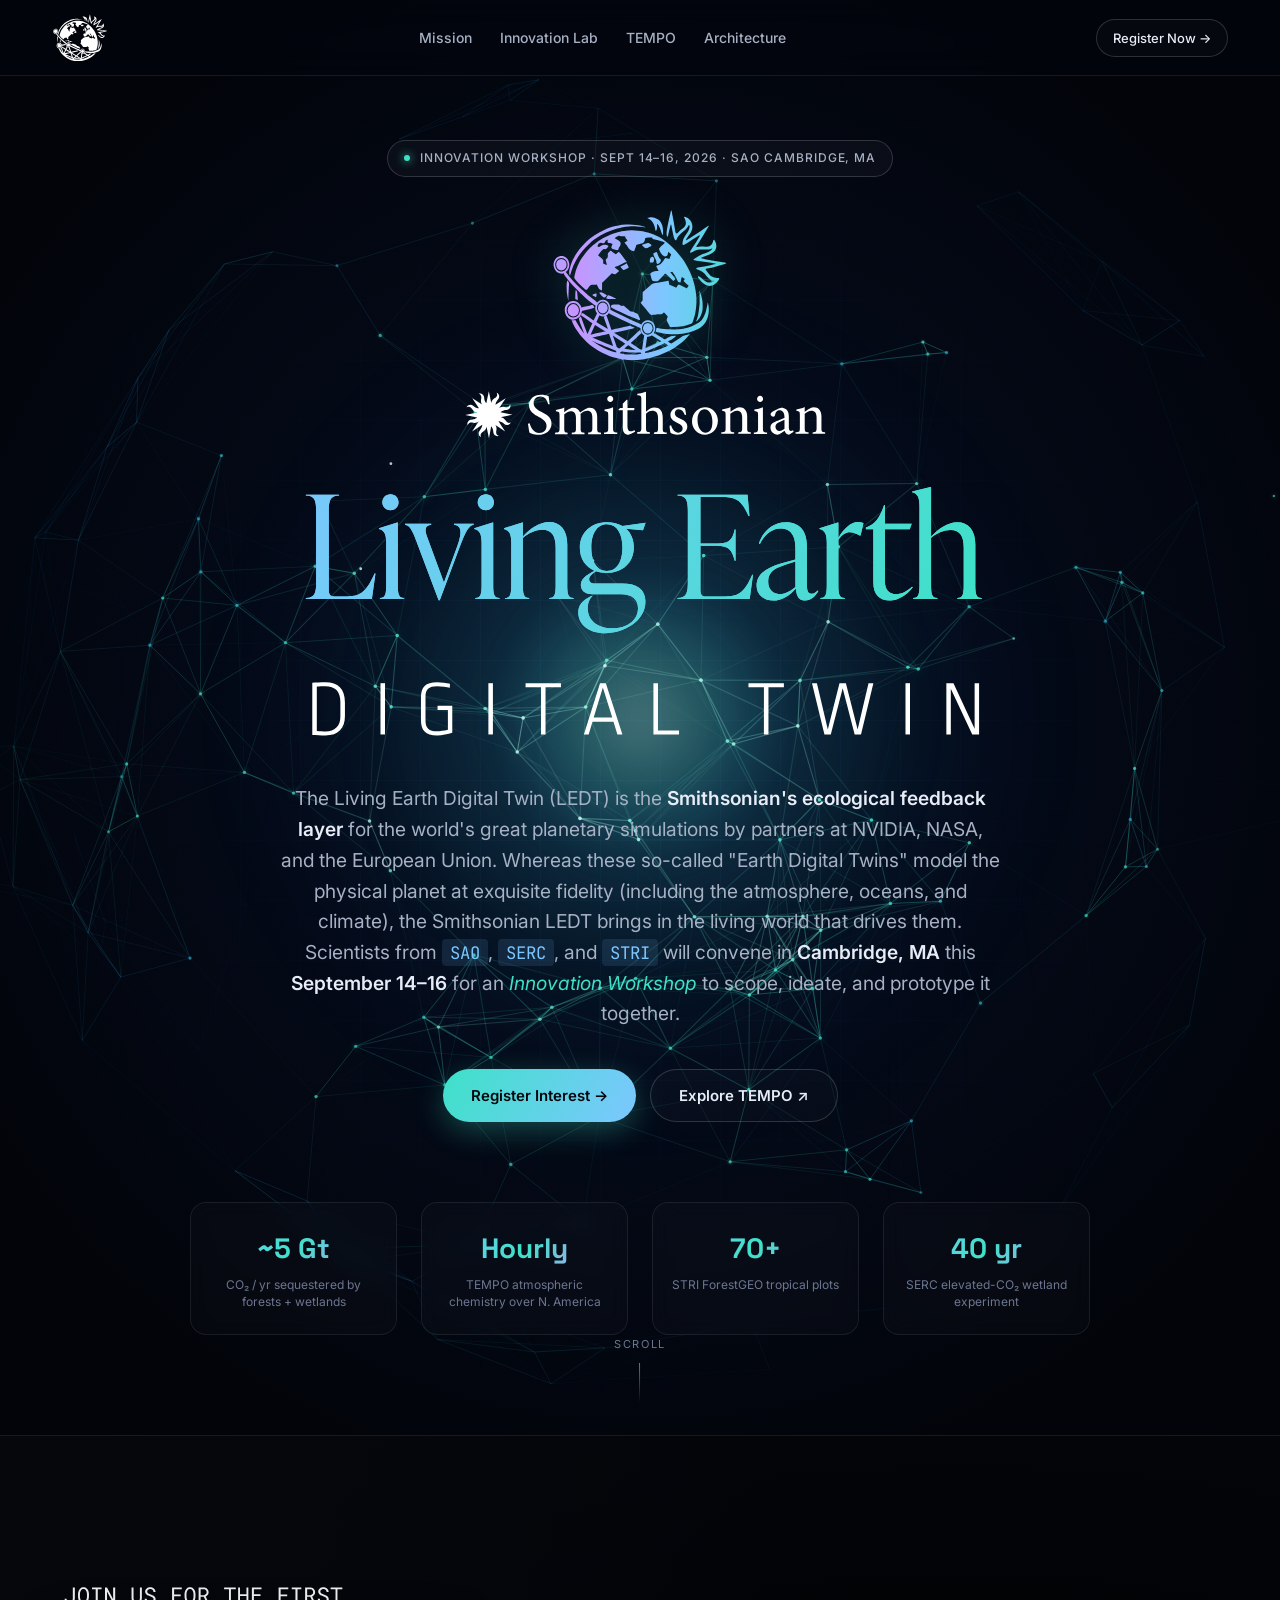
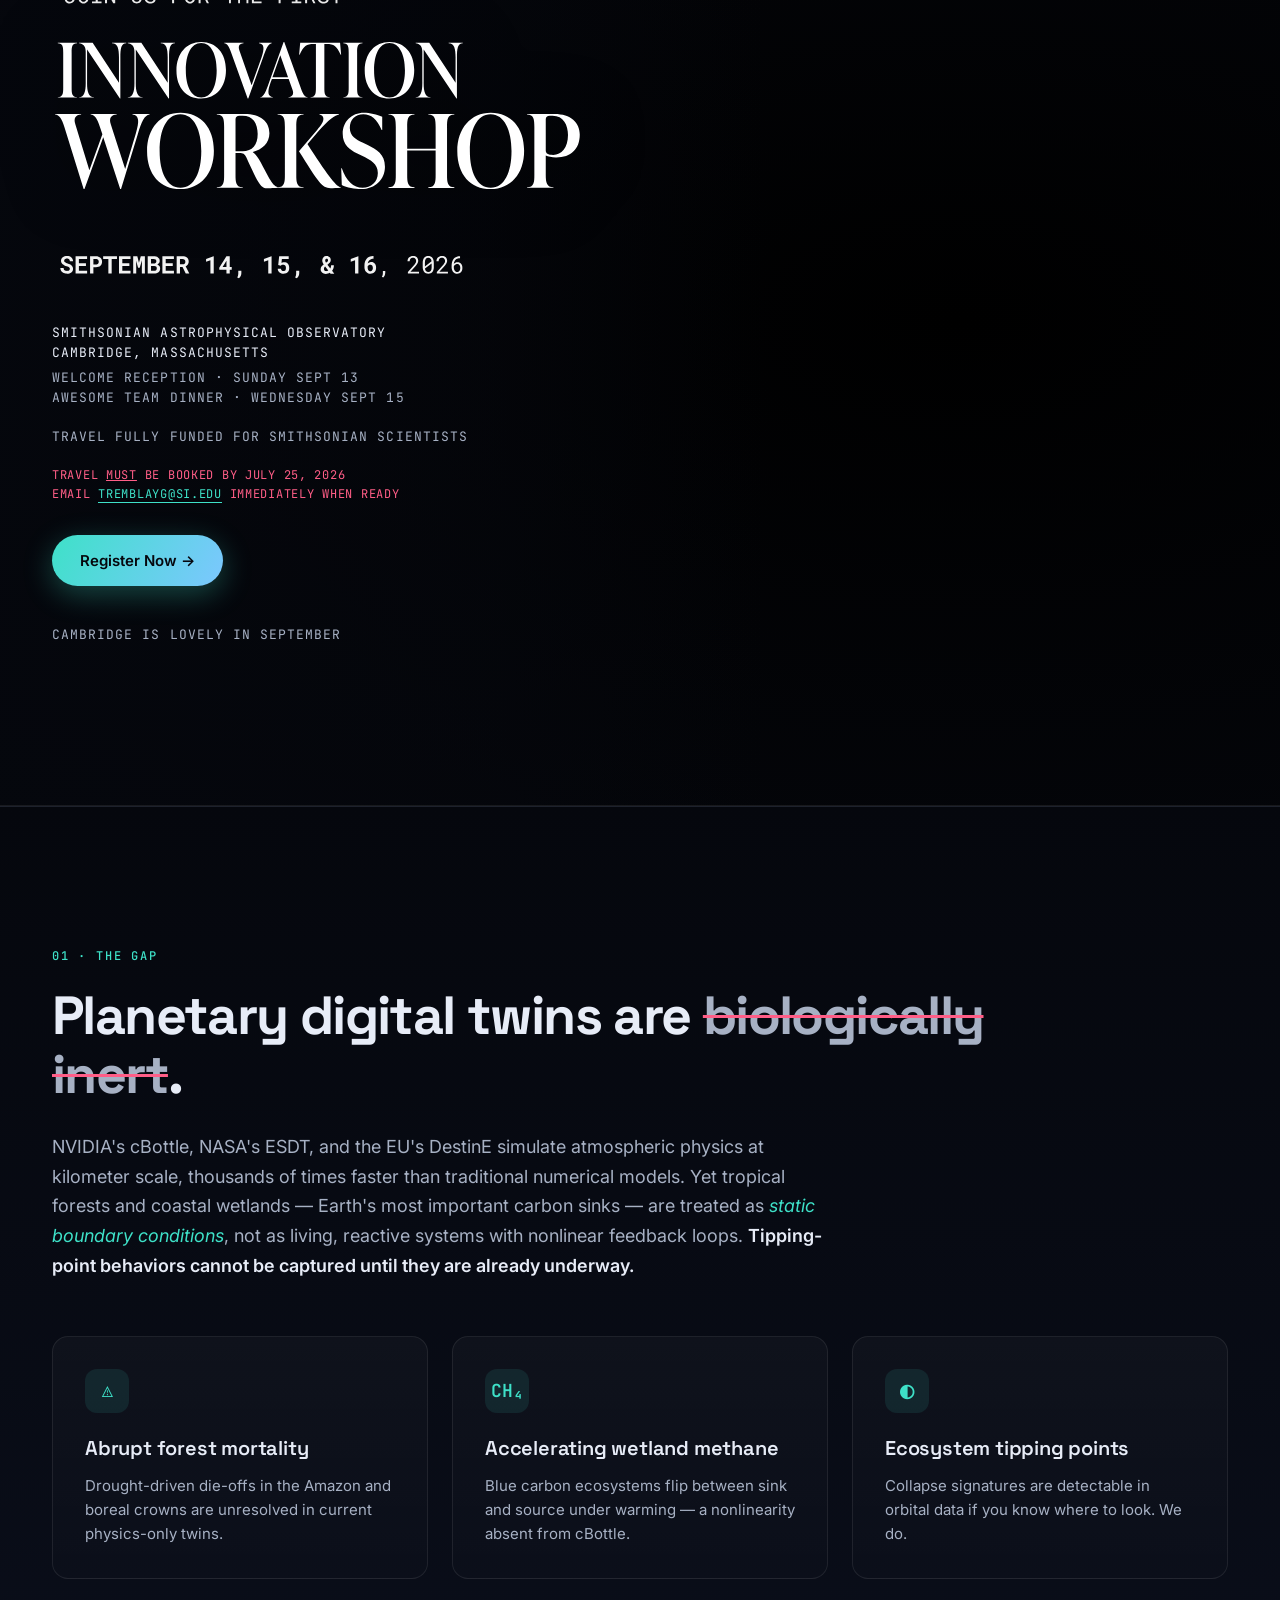
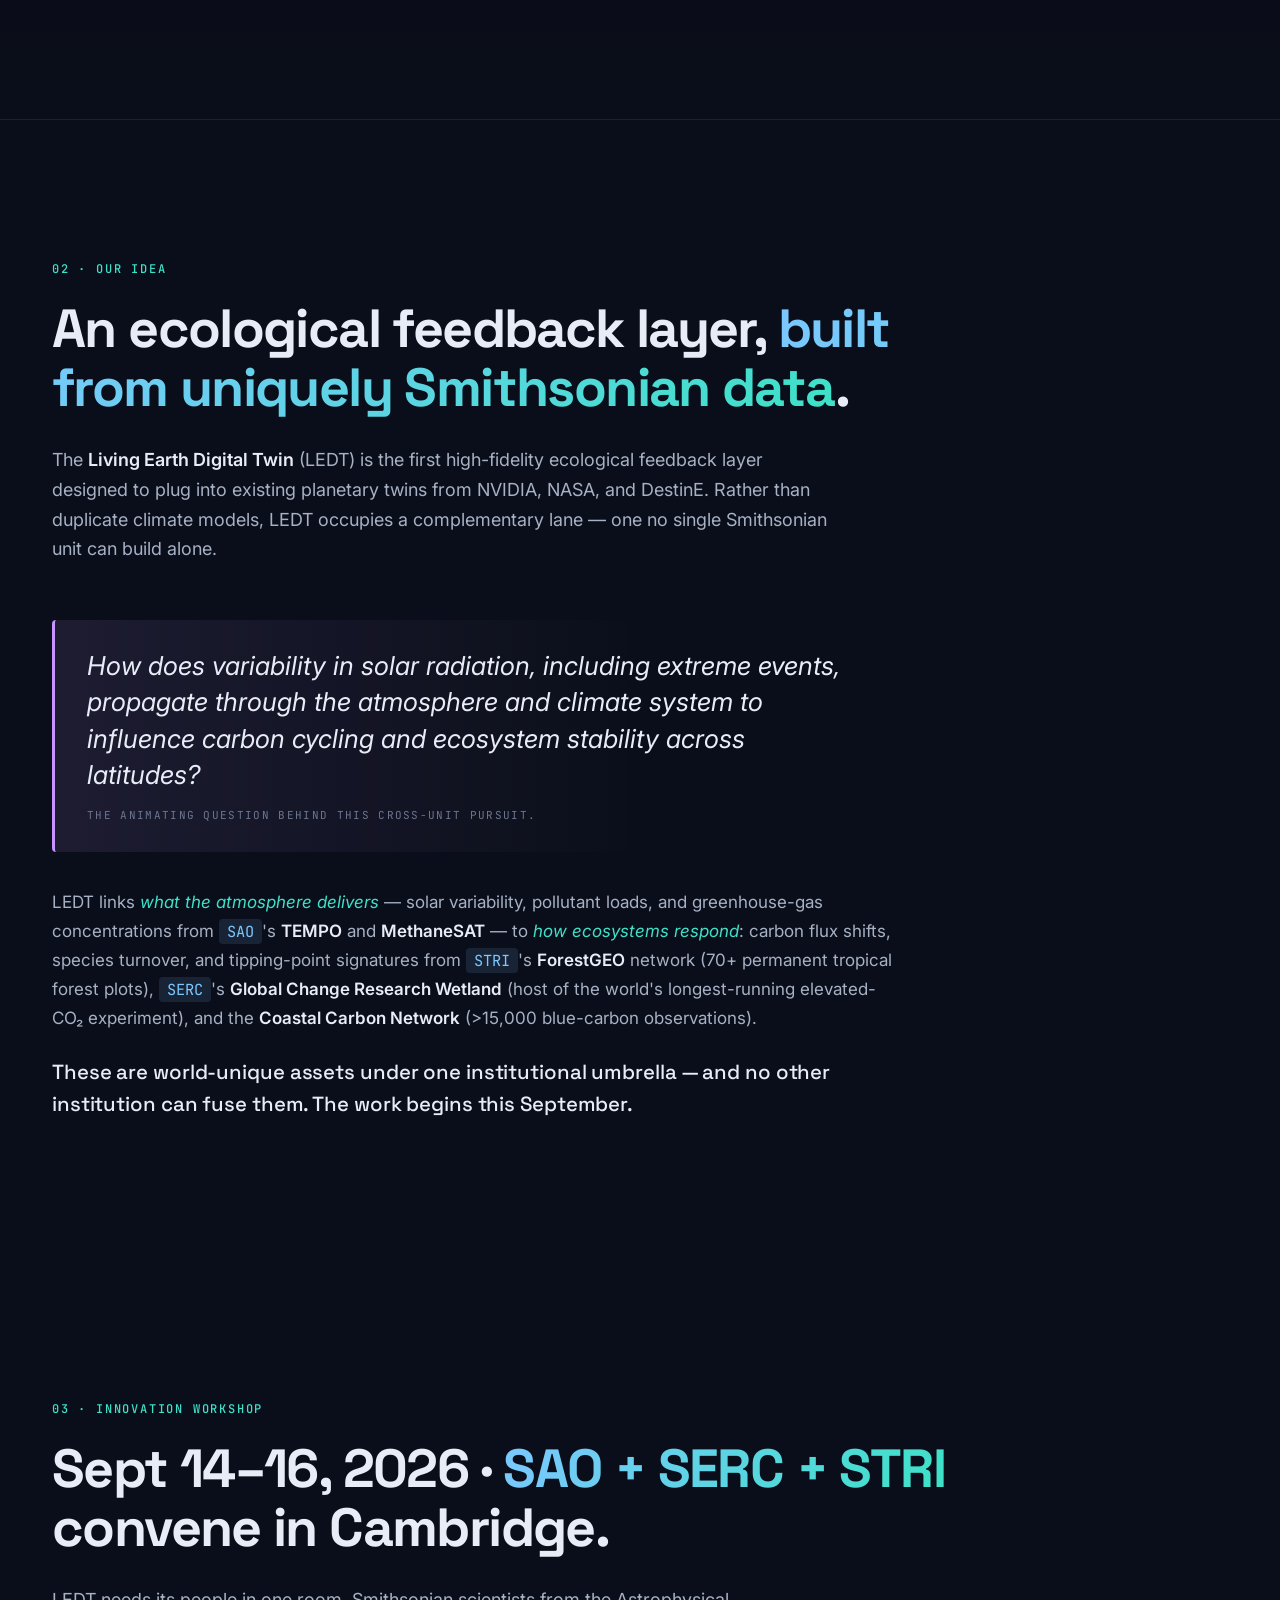
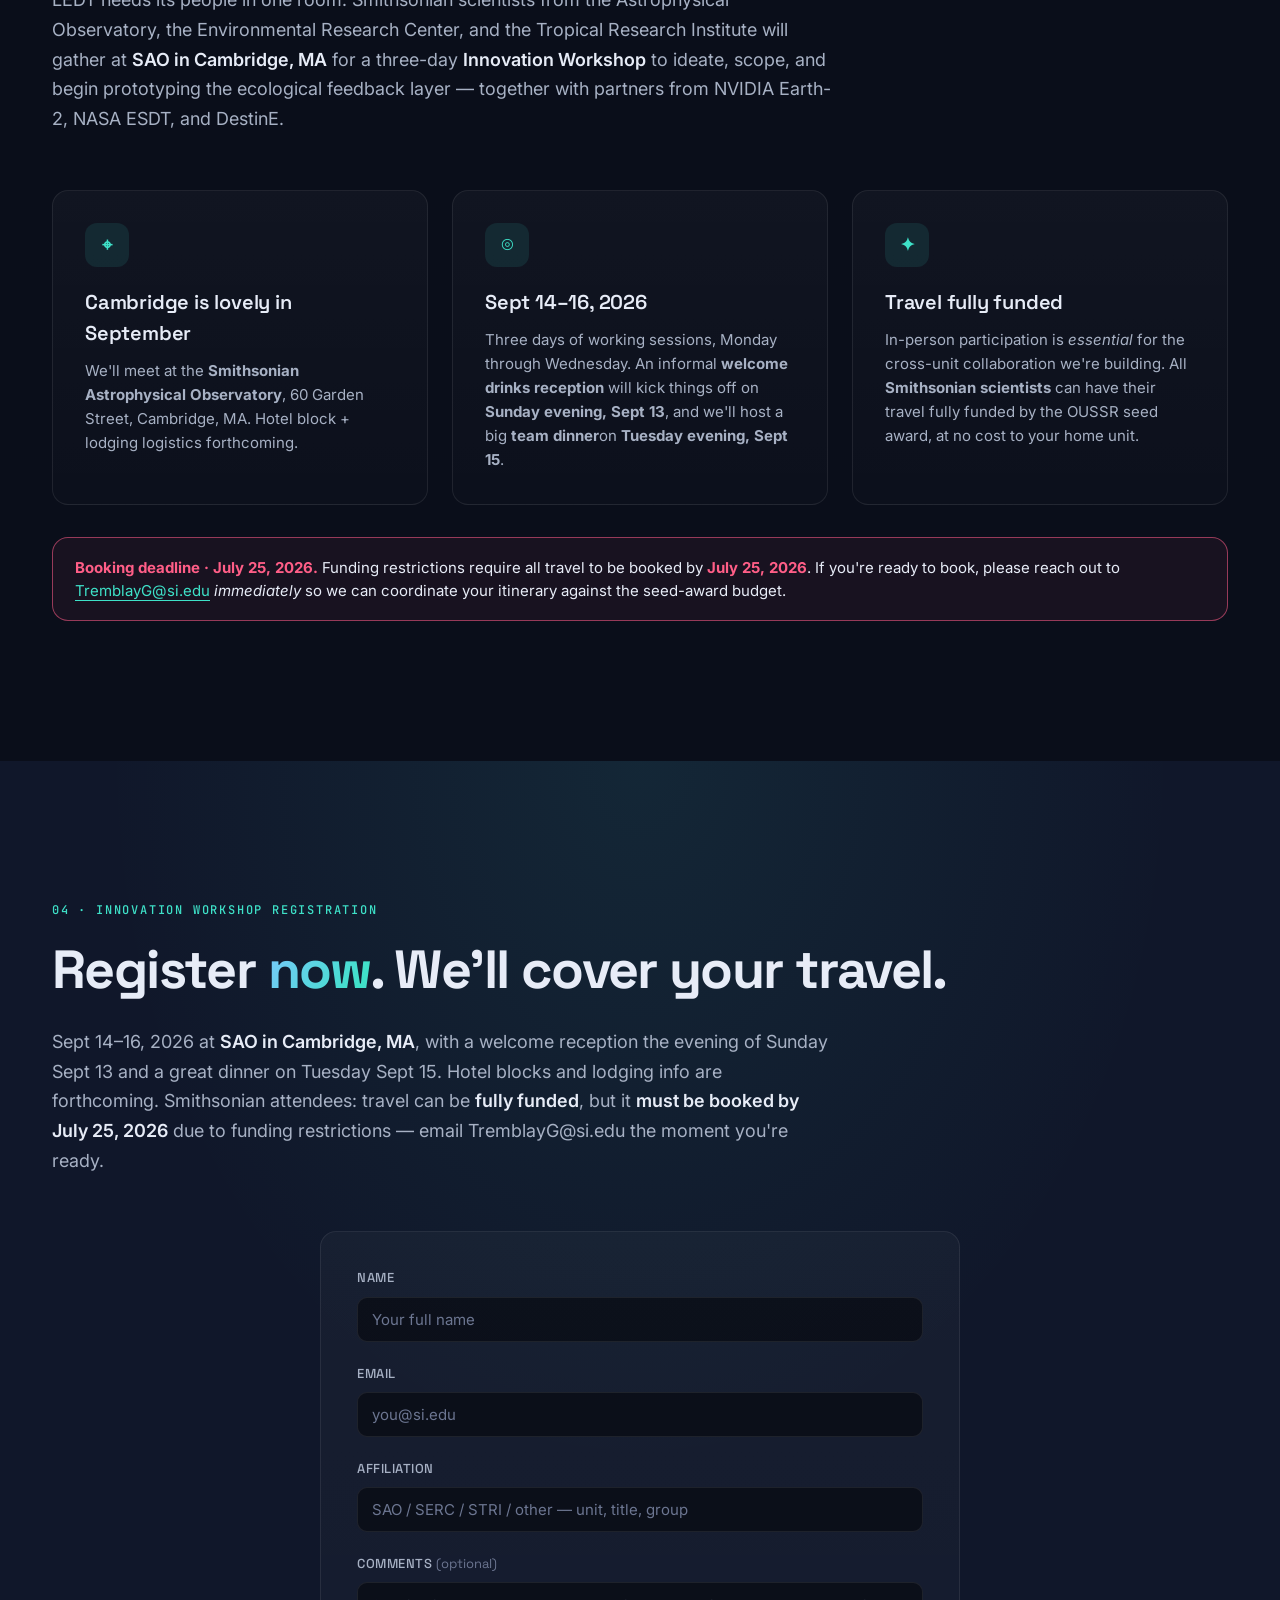
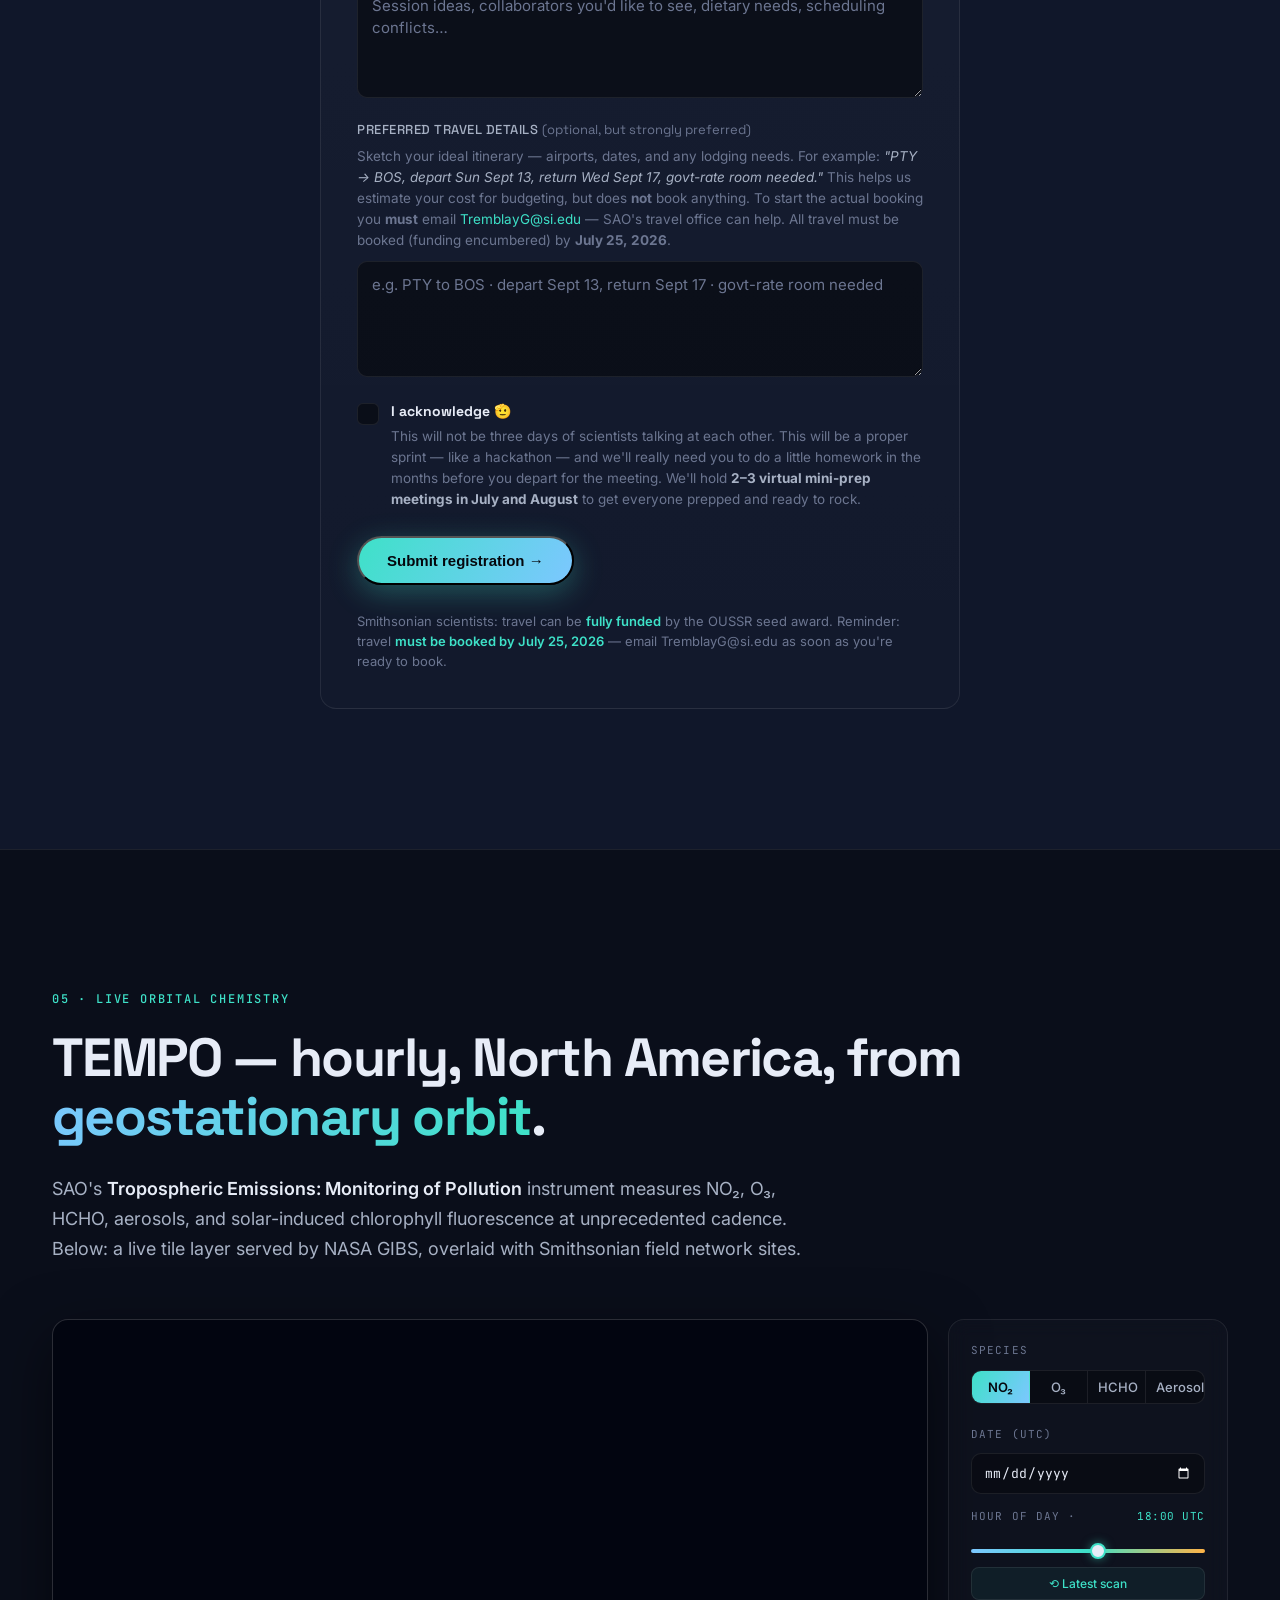
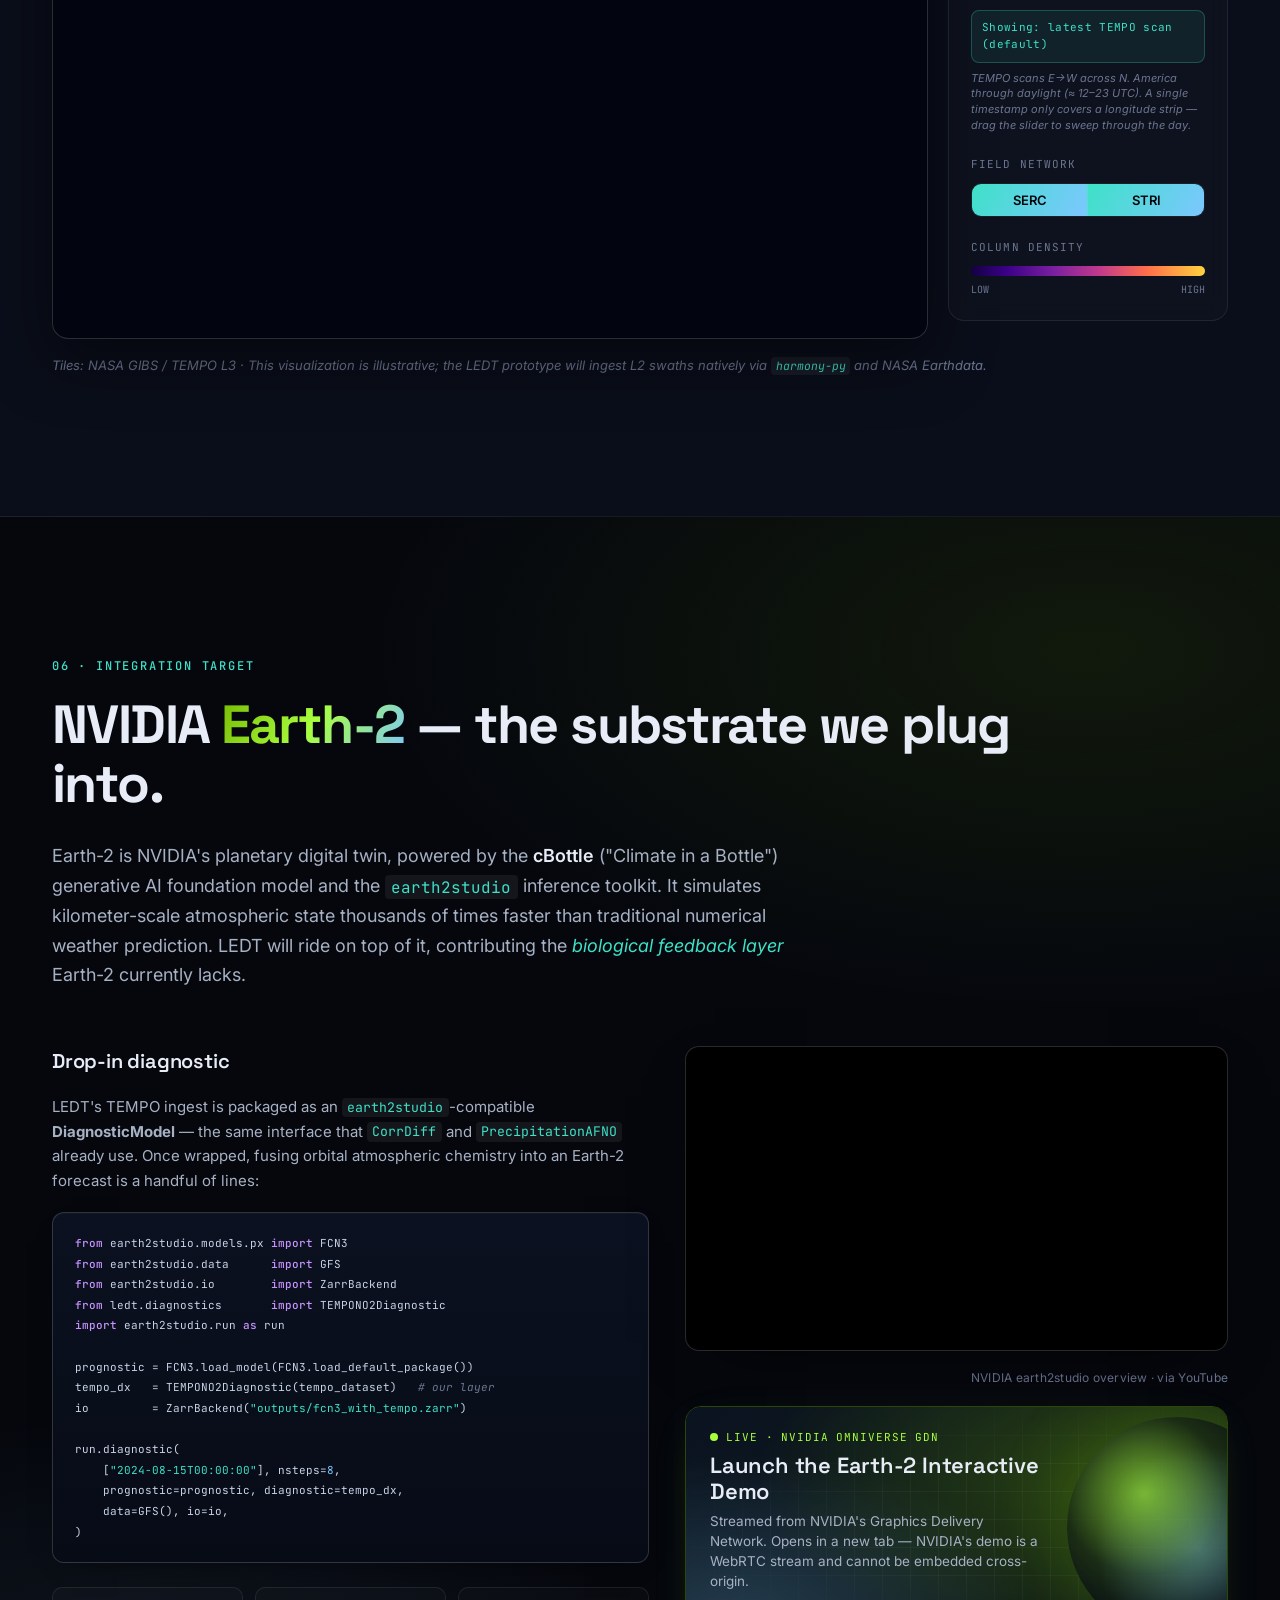
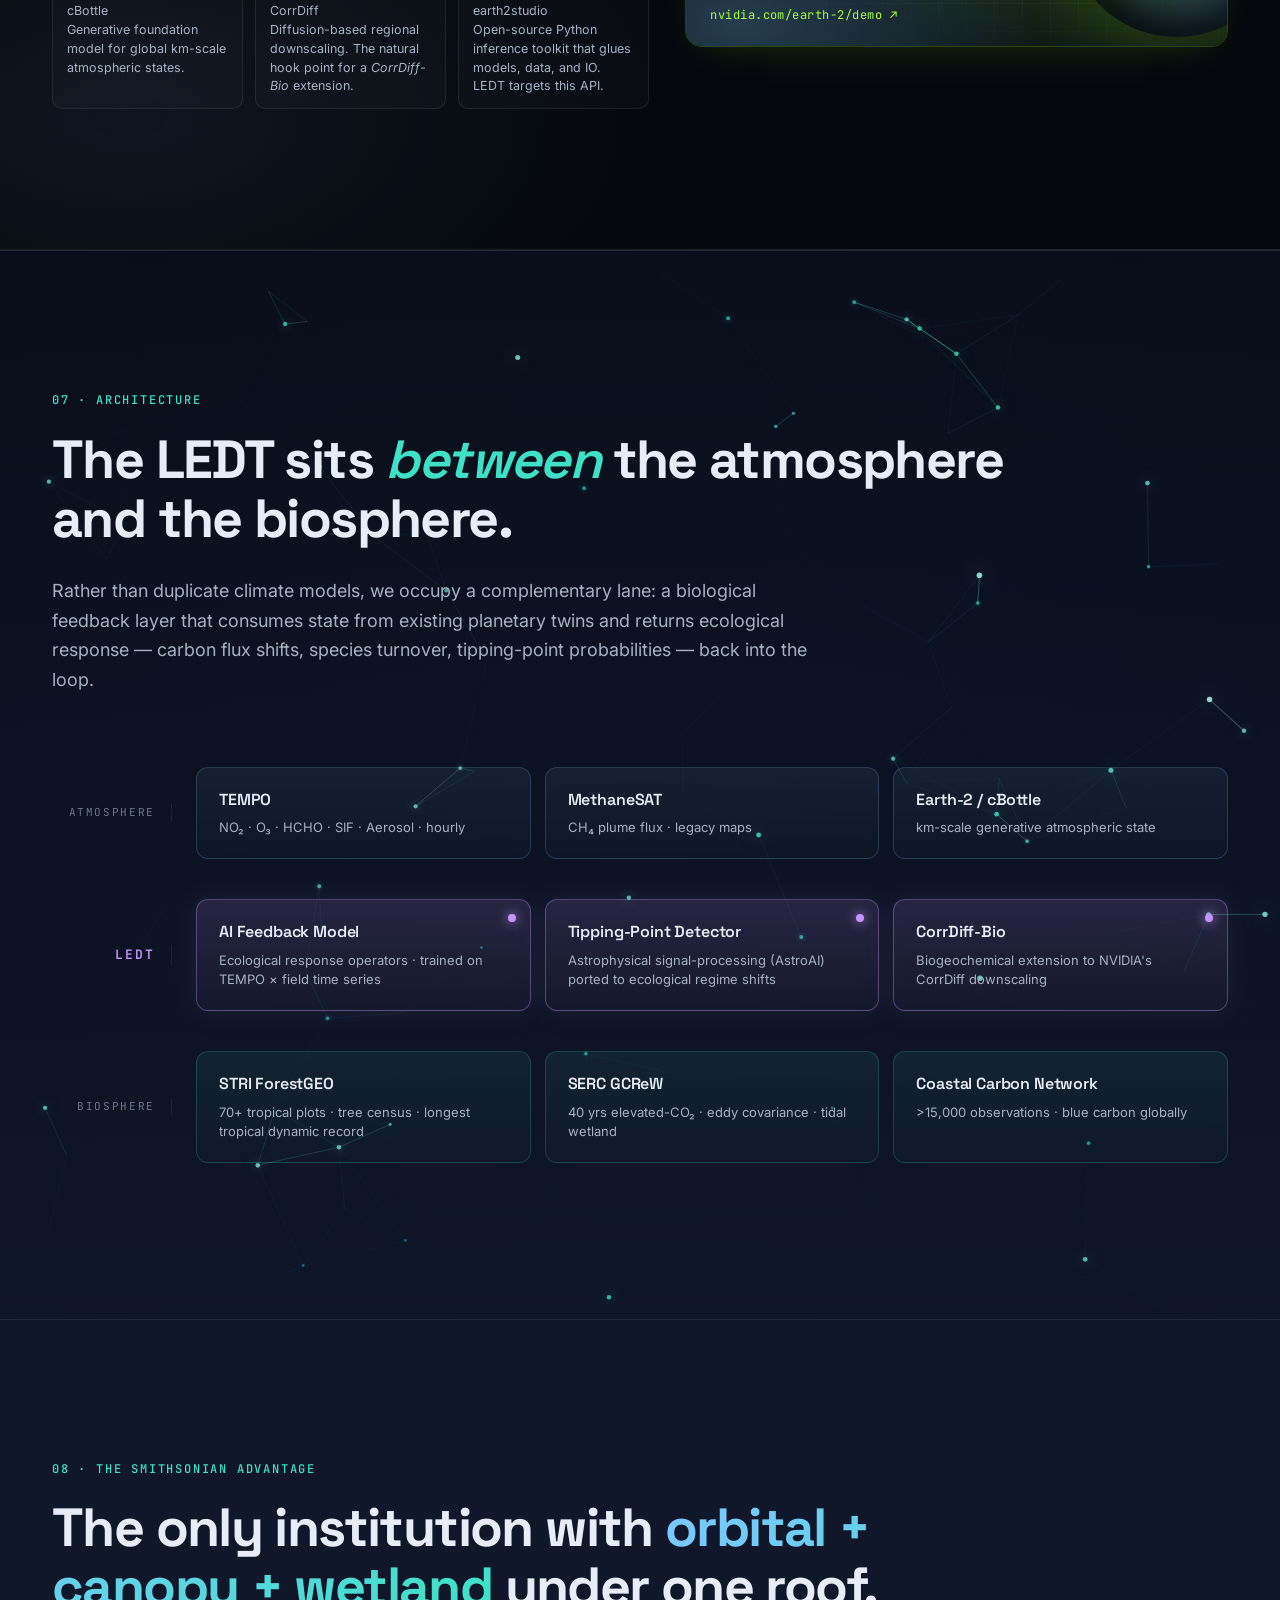
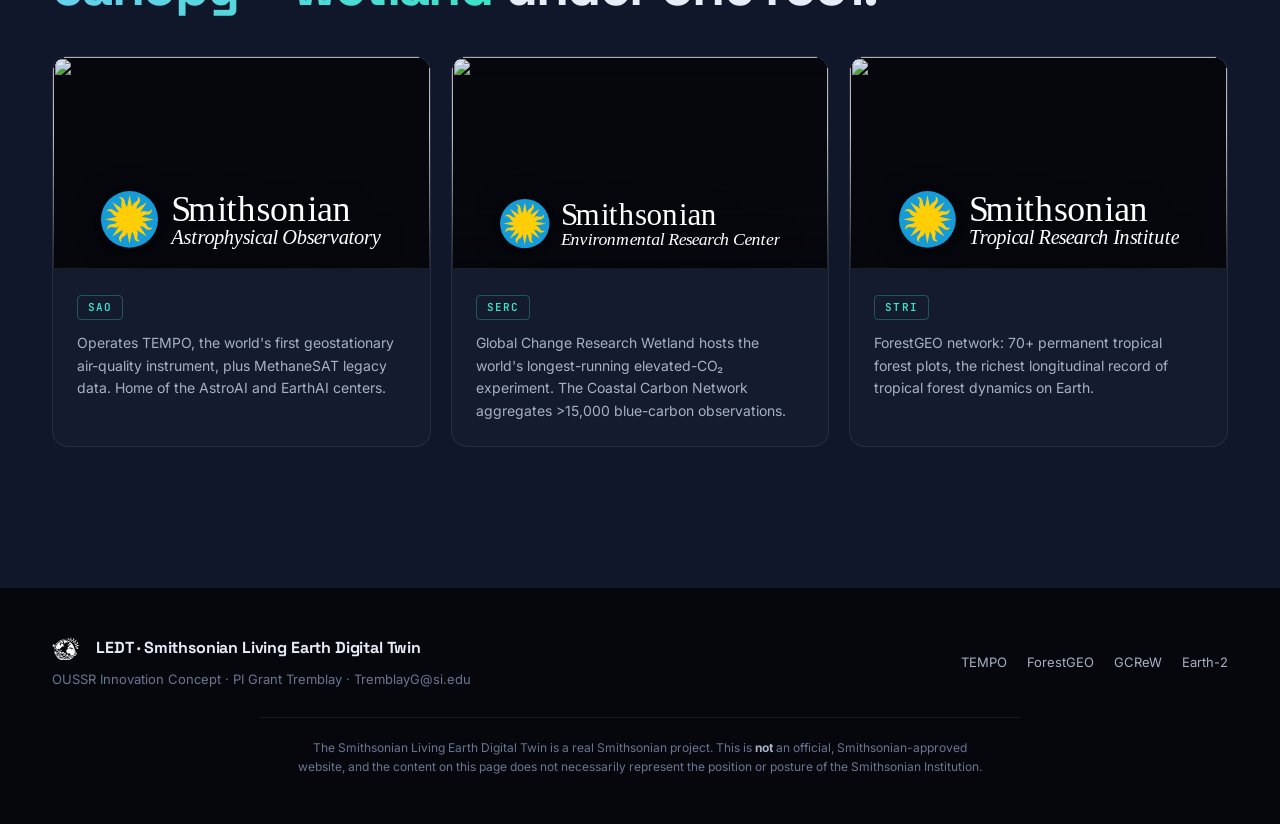
==== commit 9a9bc911: "card fix" ====
--- a/website/index.html
+++ b/website/index.html
@@ -7,6 +7,7 @@
   <title>LEDT — The Smithsonian Living Earth Digital Twin</title>
   <meta name="description"
     content="An ecological feedback layer for planetary digital twins. A Smithsonian cross-Unit initiative linking TEMPO, ForestGEO, and the Global Change Research Wetland to NVIDIA Earth-2, NASA ESDT, and DestinE." />
+  <link rel="canonical" href="https://livingearthtwin.org/" />
 
   <!-- Social sharing (Open Graph + Twitter) -->
   <meta property="og:type" content="website" />
@@ -14,8 +15,8 @@
   <meta property="og:title" content="Living Earth Digital Twin — Innovation Workshop · Sept 14–16, 2026" />
   <meta property="og:description"
     content="The Smithsonian's ecological feedback layer for planetary digital twins. Scientists from SAO, SERC, and STRI convene at SAO Cambridge to scope, ideate, and prototype it together." />
-  <meta property="og:url" content="https://granttremblay.github.io/earth_digital_twin/" />
-  <meta property="og:image" content="https://granttremblay.github.io/earth_digital_twin/assets/og-card.png" />
+  <meta property="og:url" content="https://livingearthtwin.org/" />
+  <meta property="og:image" content="https://livingearthtwin.org/assets/og-card.png" />
   <meta property="og:image:type" content="image/png" />
   <meta property="og:image:width" content="1200" />
   <meta property="og:image:height" content="630" />
@@ -25,7 +26,7 @@
   <meta name="twitter:title" content="Living Earth Digital Twin — Innovation Workshop · Sept 14–16, 2026" />
   <meta name="twitter:description"
     content="The Smithsonian's ecological feedback layer for planetary digital twins. SAO · SERC · STRI convene at SAO Cambridge." />
-  <meta name="twitter:image" content="https://granttremblay.github.io/earth_digital_twin/assets/og-card.png" />
+  <meta name="twitter:image" content="https://livingearthtwin.org/assets/og-card.png" />
 
   <!-- Leaflet -->
   <link rel="stylesheet" href="https://unpkg.com/leaflet@1.9.4/dist/leaflet.css"
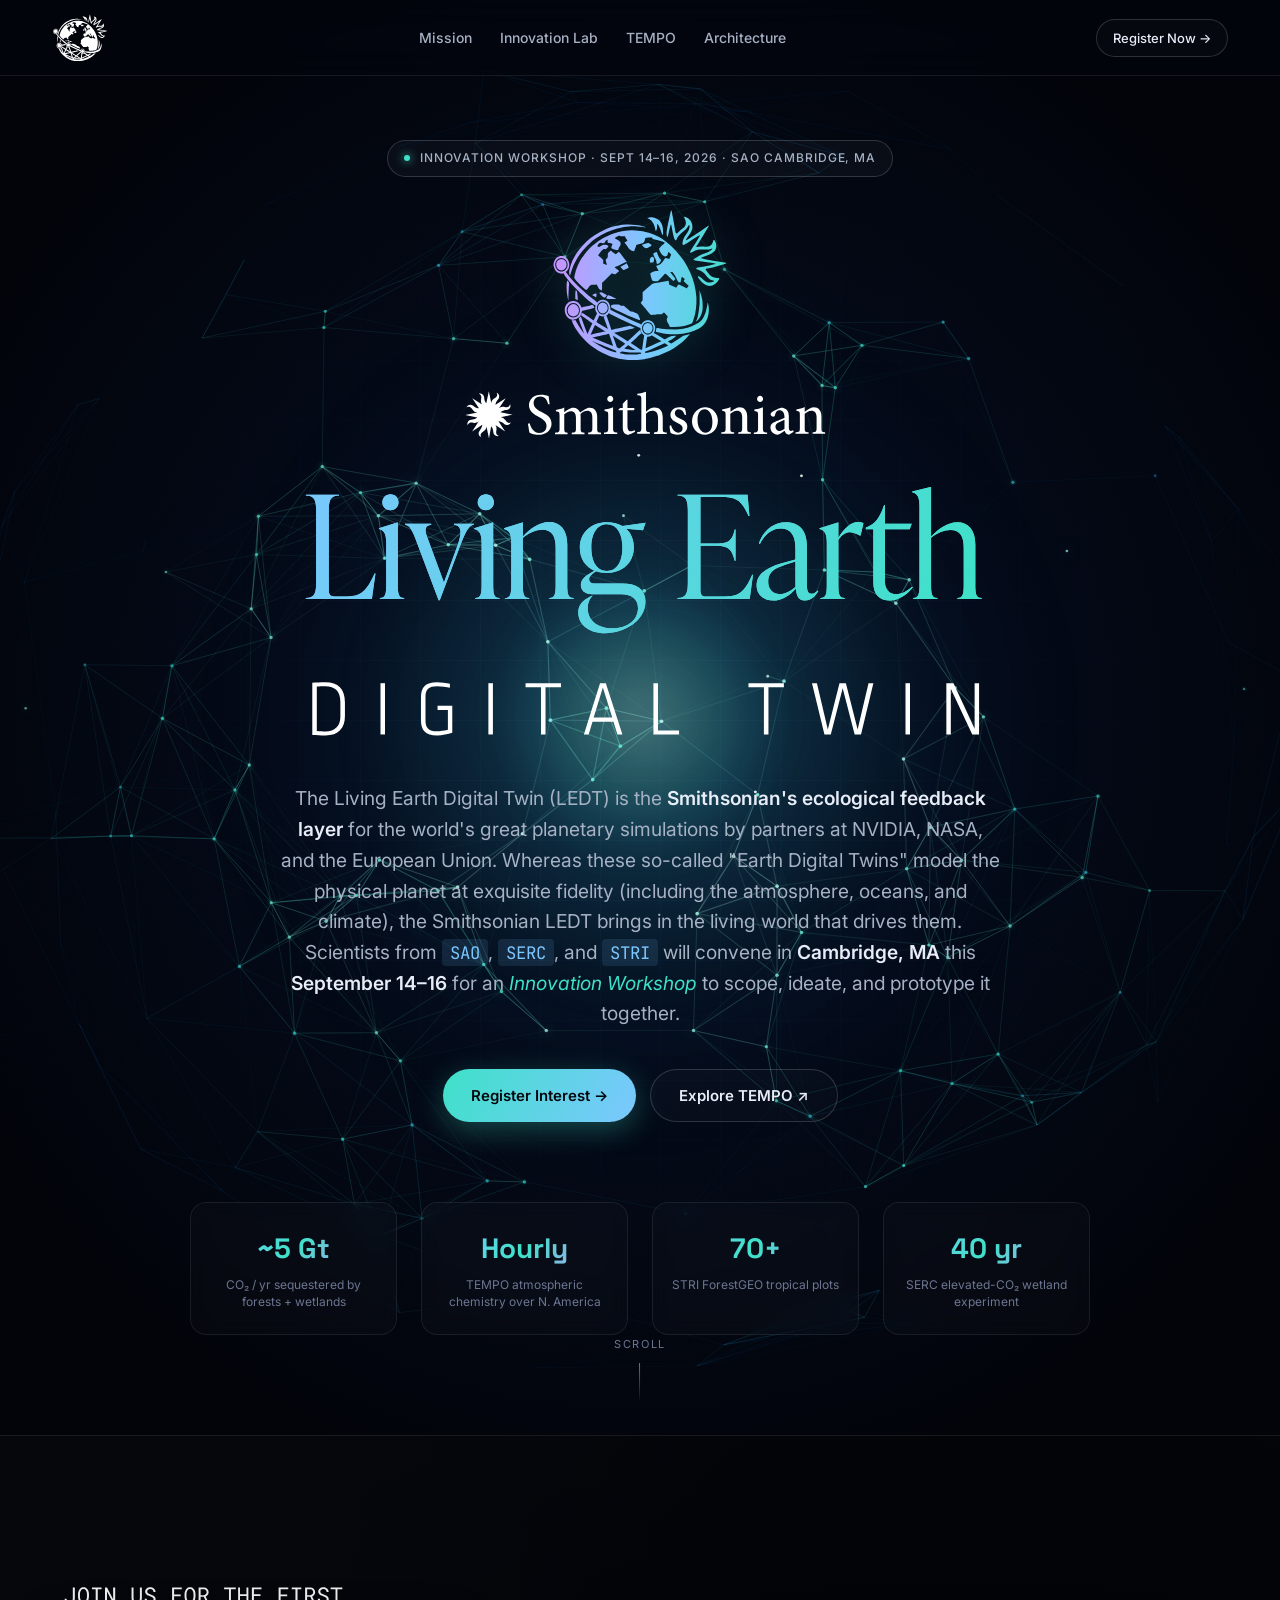
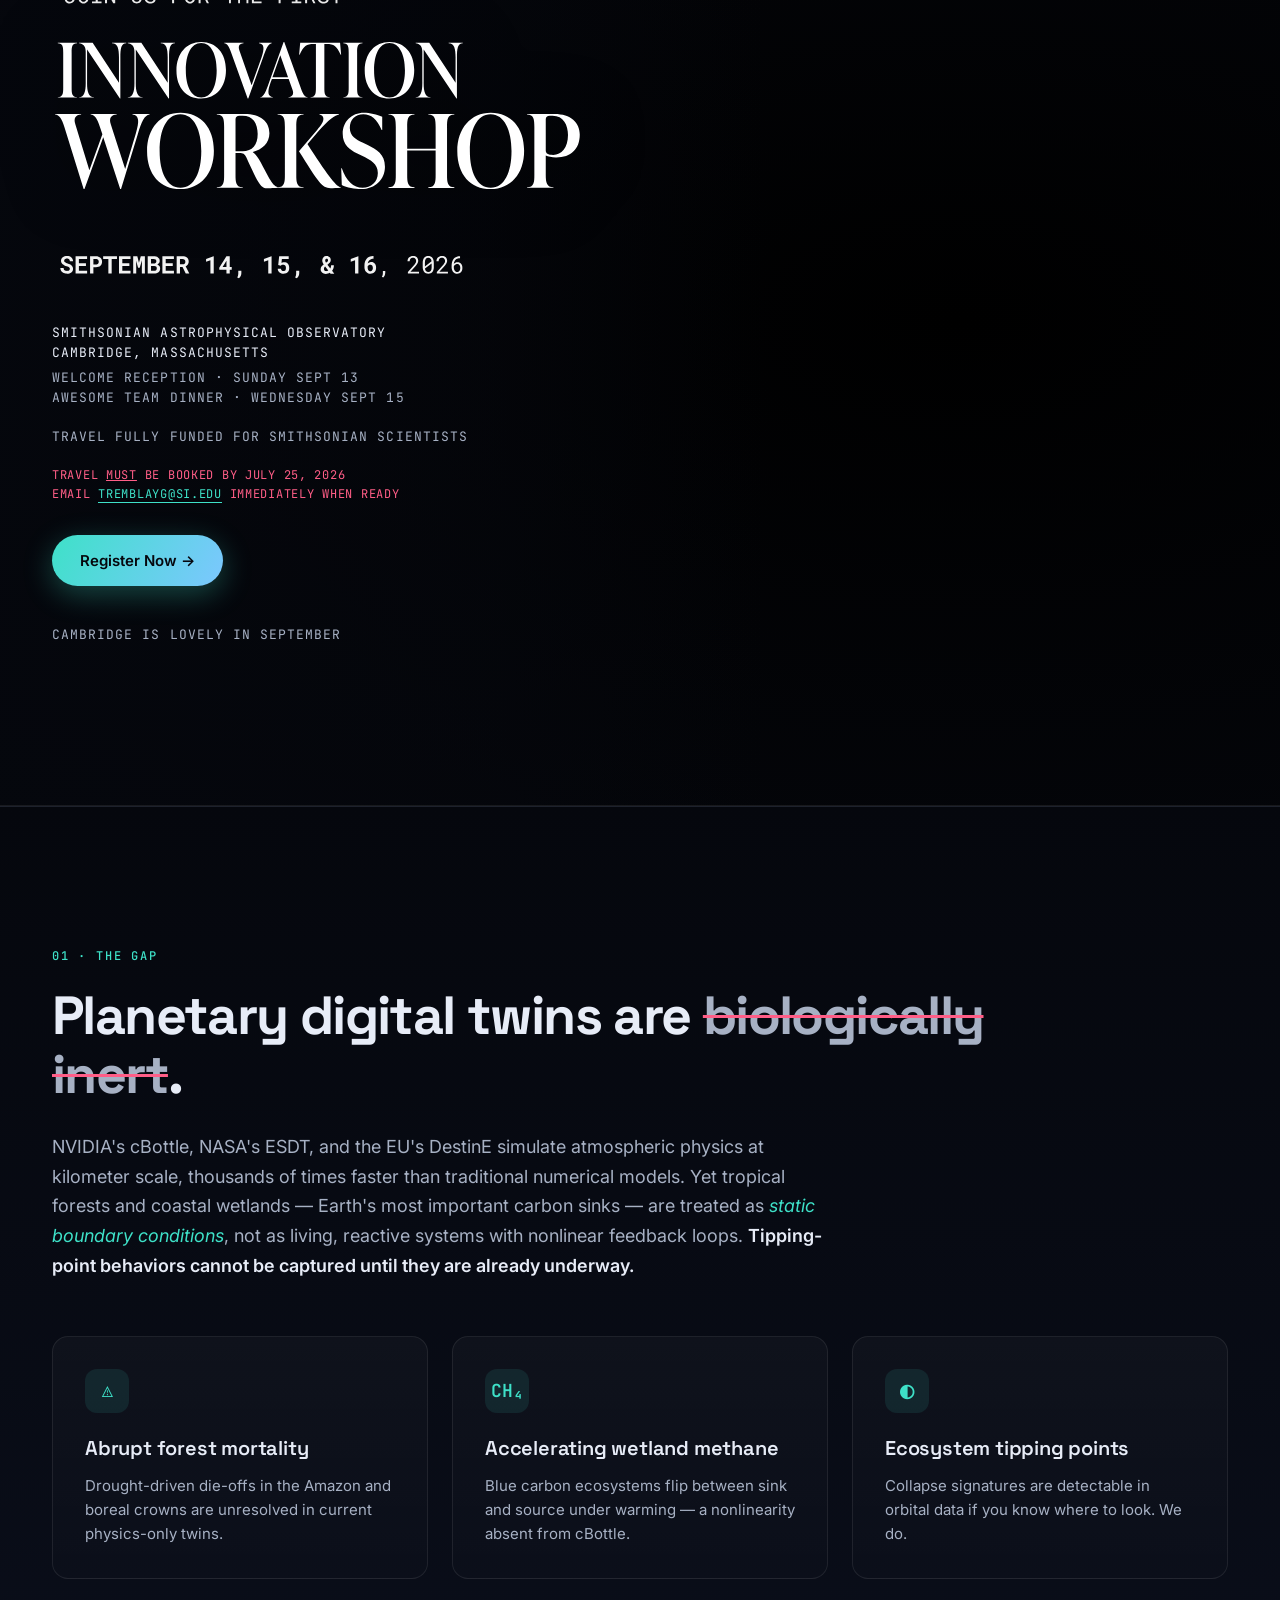
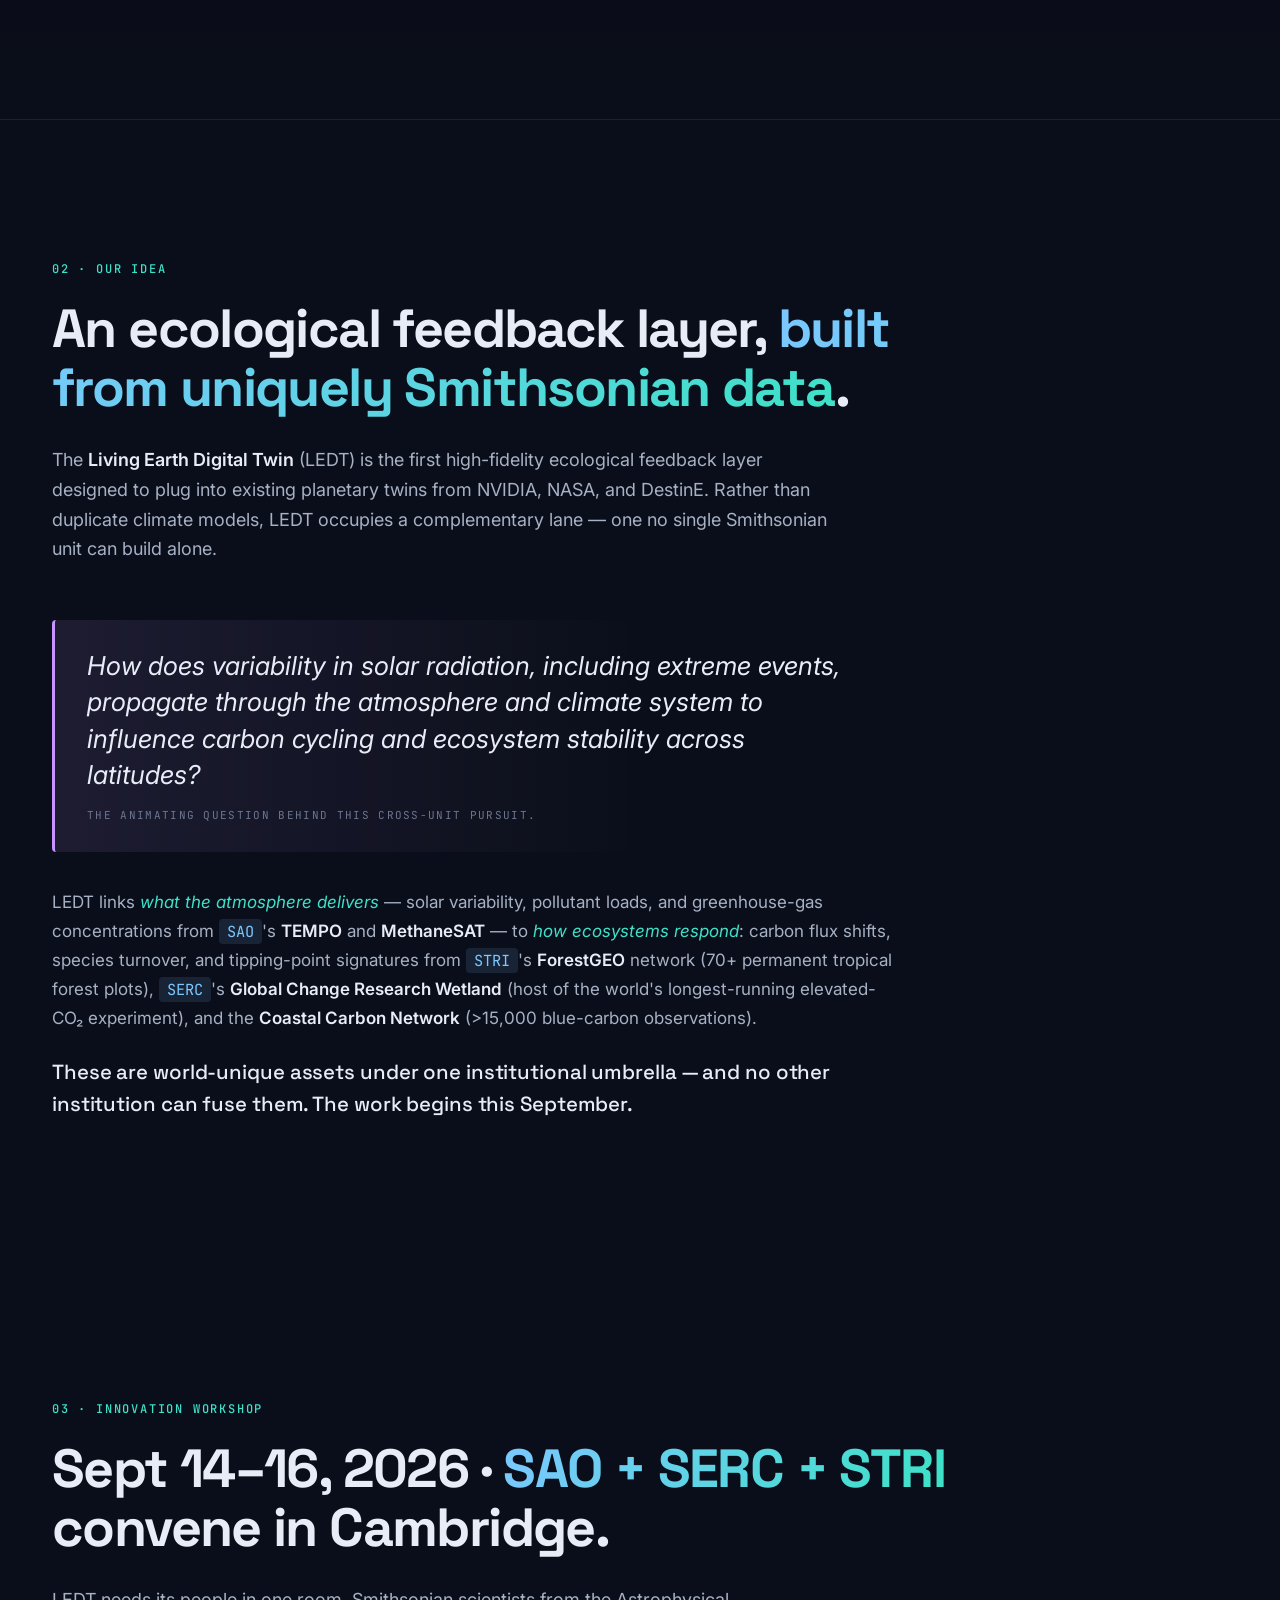
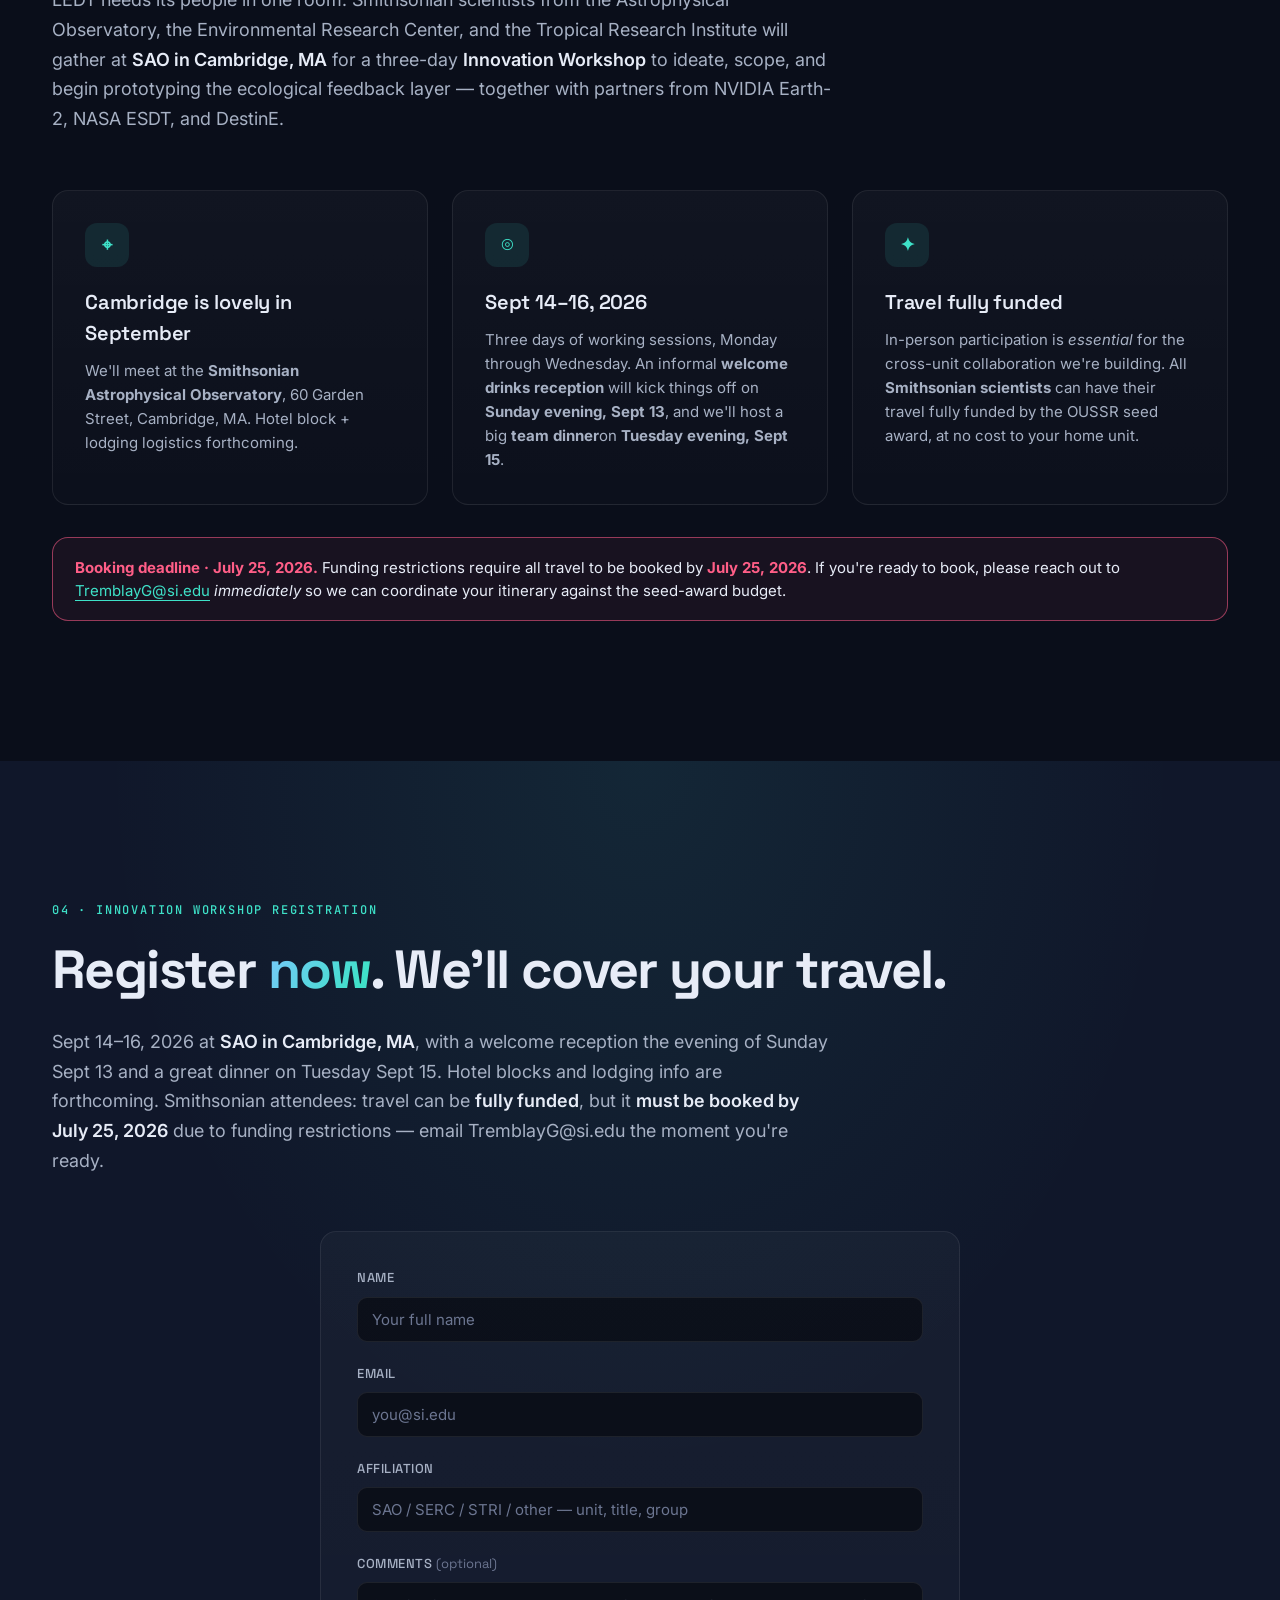
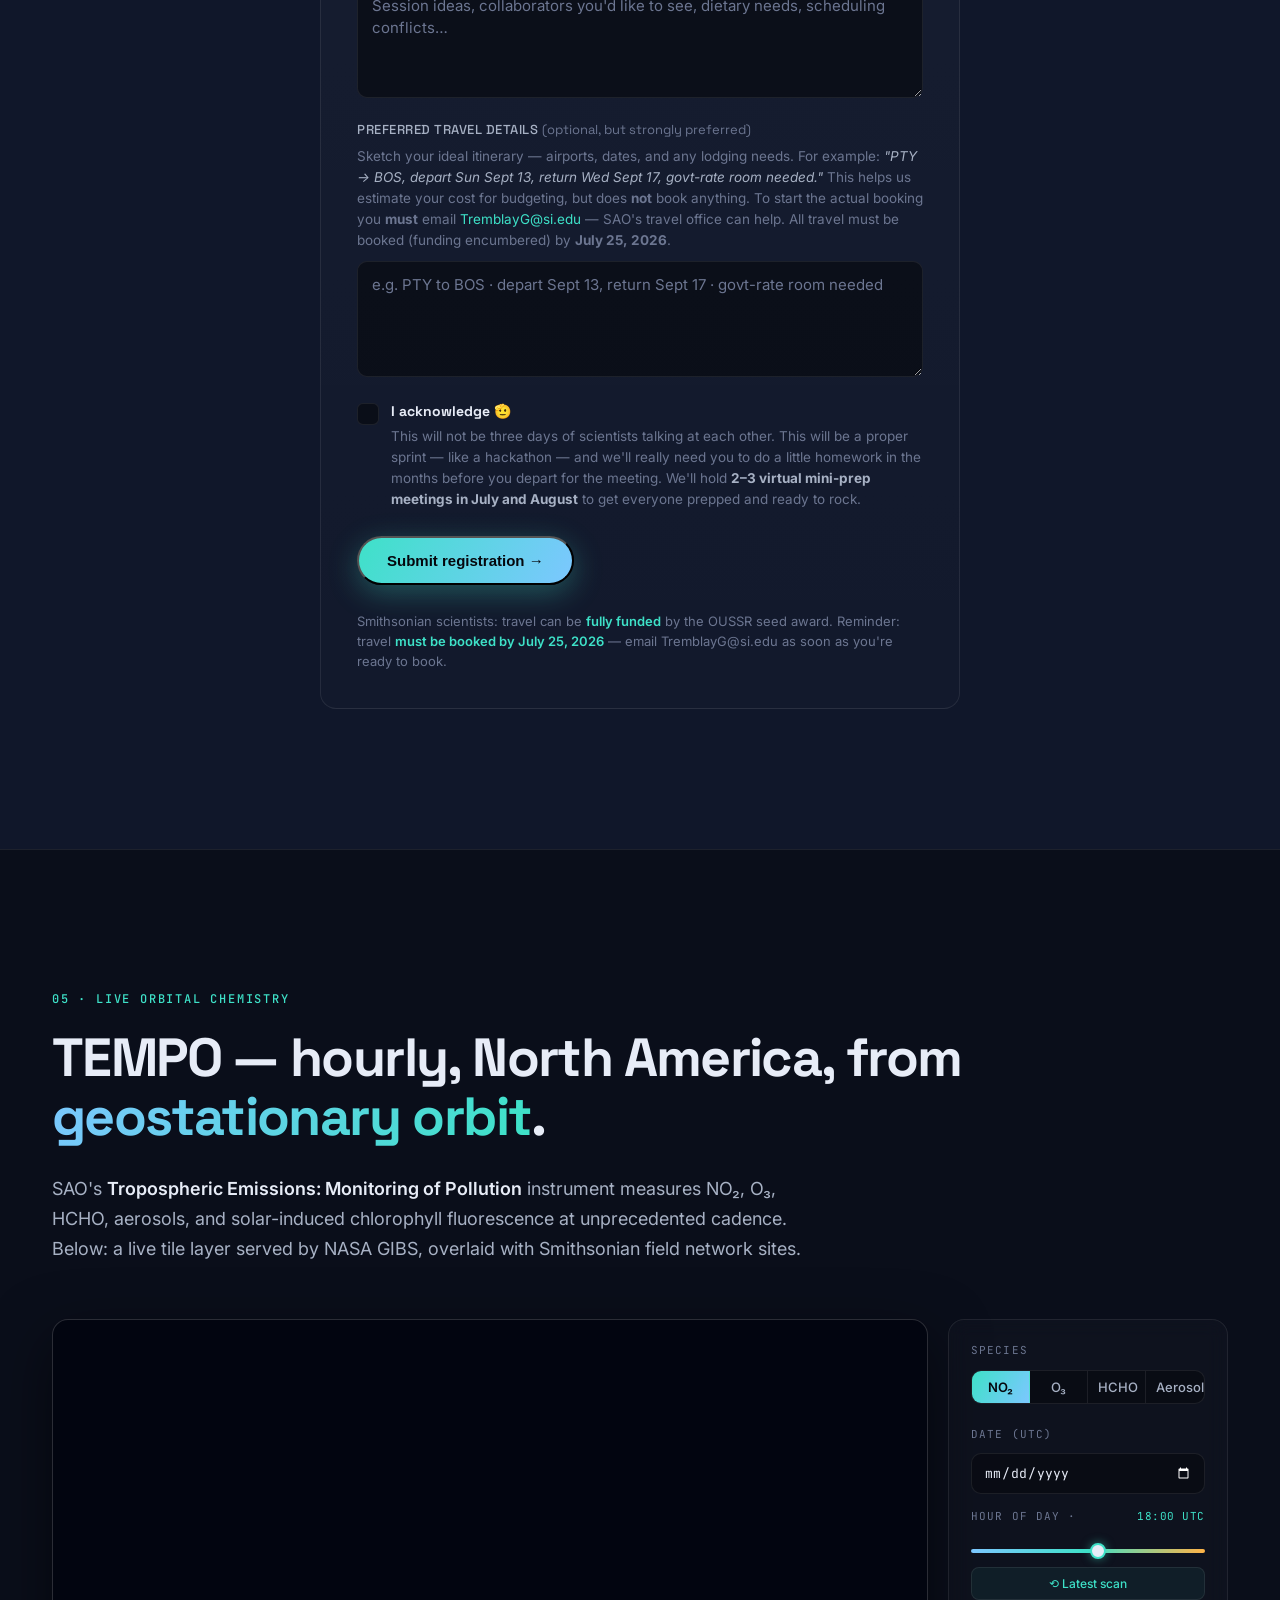
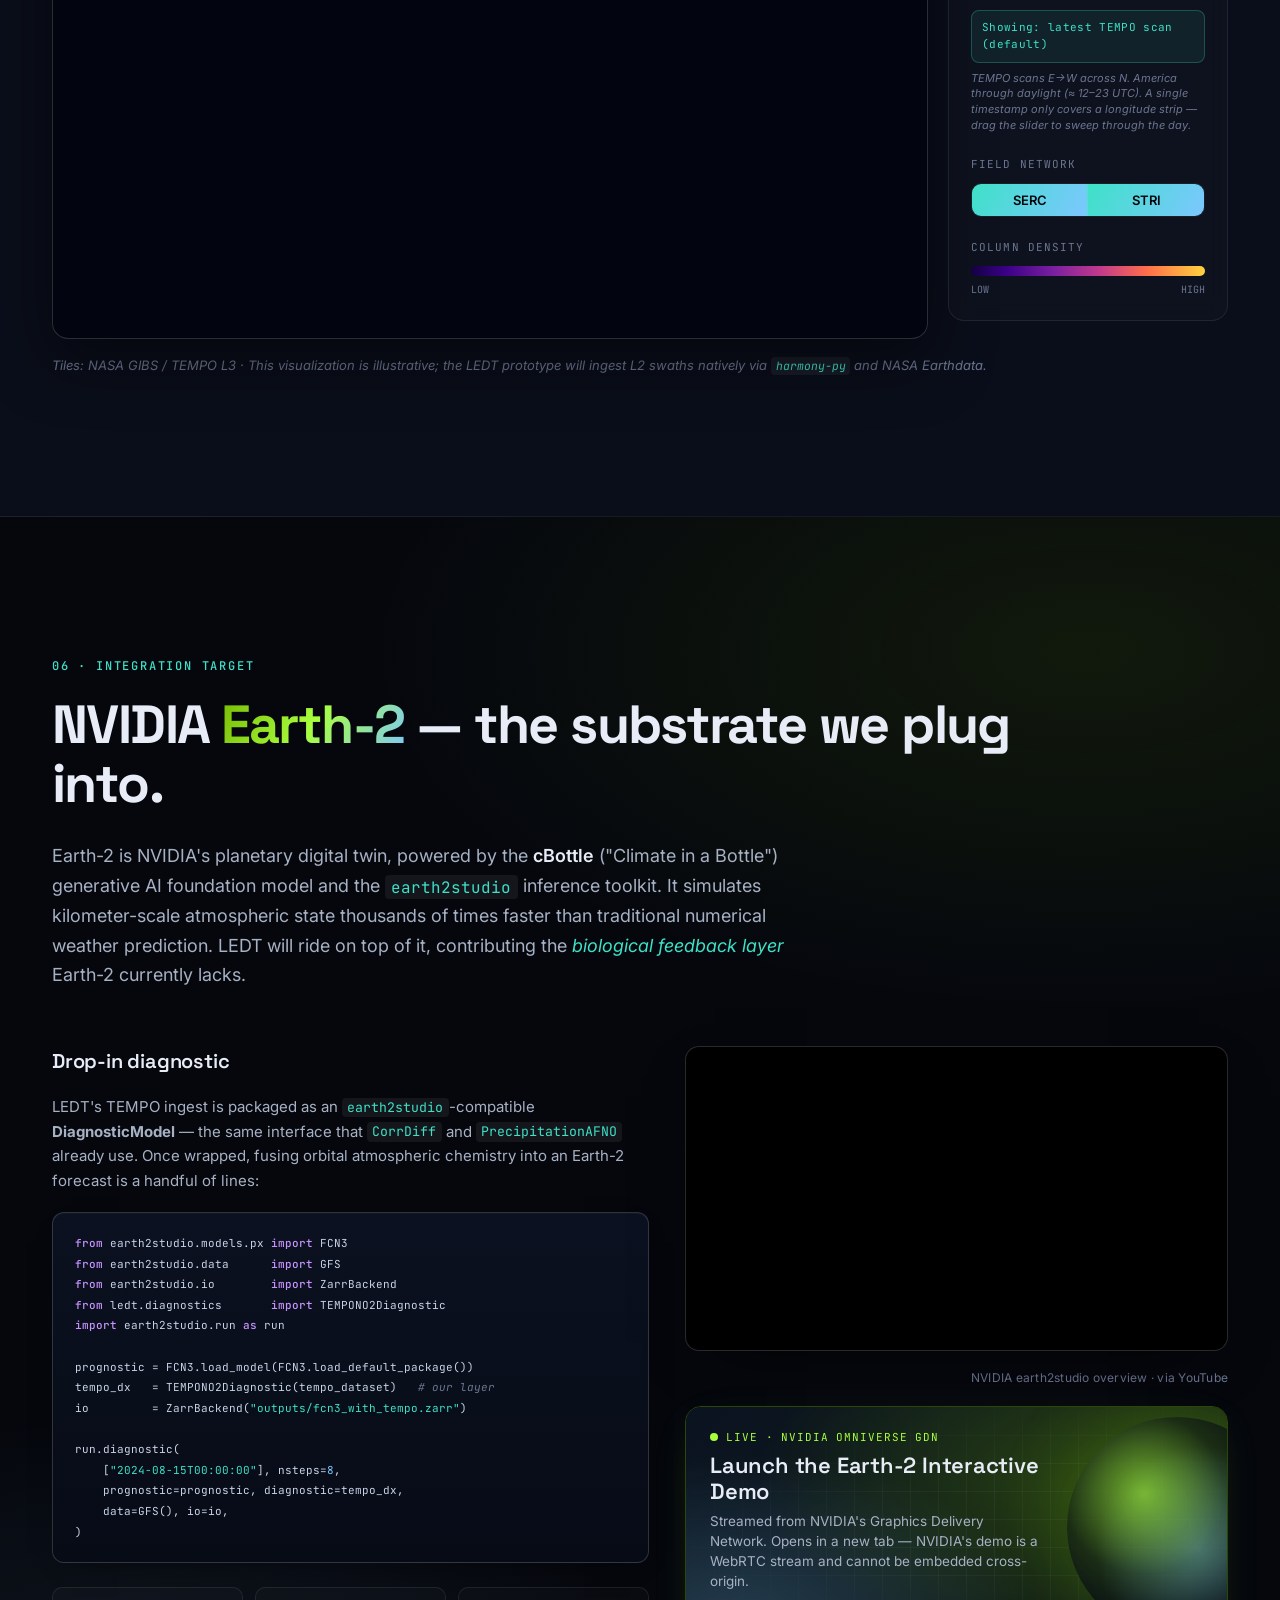
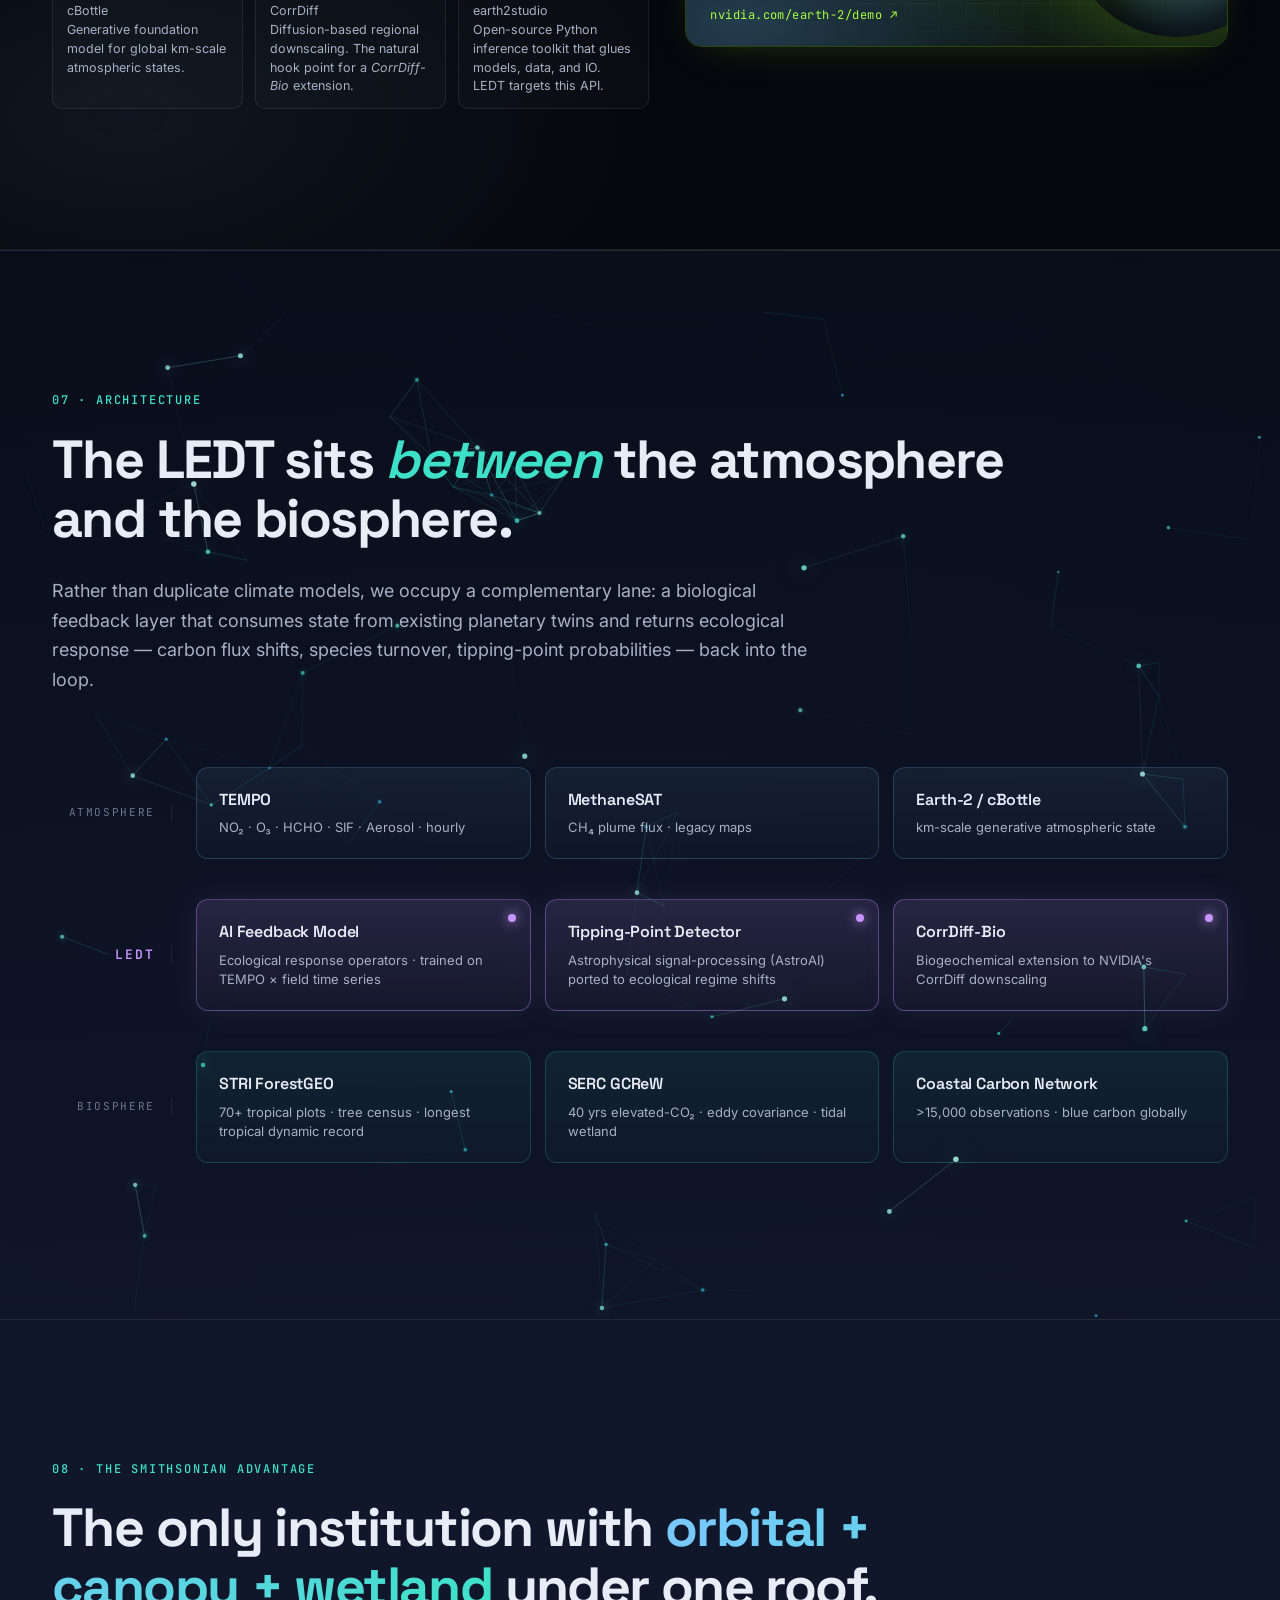
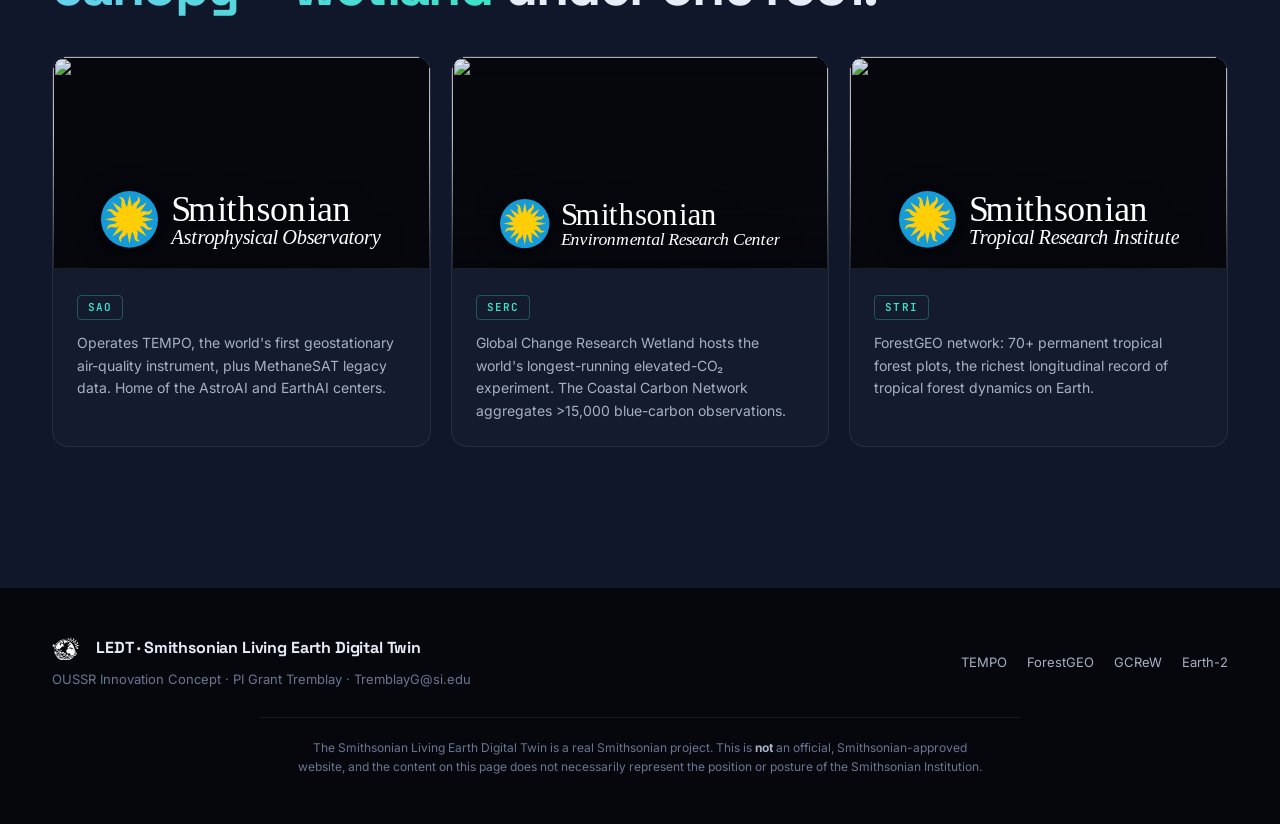
==== commit 646231f8: "Update index.html" ====
--- a/website/index.html
+++ b/website/index.html
@@ -694,6 +694,24 @@
   <script src="earth-plexus-bg.js"></script>
   <script src="arch-plexus-bg.js"></script>
   <script src="app.js"></script>
+
+  <!-- Default Statcounter code for SI LEDT Website
+  https://livingearthtwin.org/ -->
+  <script type="text/javascript">
+    var sc_project=13319458;
+    var sc_invisible=1;
+    var sc_security="32594d73";
+  </script>
+  <script type="text/javascript"
+  src="https://www.statcounter.com/counter/counter.js"
+  async></script>
+  <noscript><div class="statcounter"><a title="Web Analytics
+  Made Easy - Statcounter" href="https://statcounter.com/"
+  target="_blank"><img class="statcounter"
+  src="https://c.statcounter.com/13319458/0/32594d73/1/"
+  alt="Web Analytics Made Easy - Statcounter"
+  referrerPolicy="no-referrer-when-downgrade"></a></div></noscript>
+  <!-- End of Statcounter Code -->
 </body>
 
 </html>
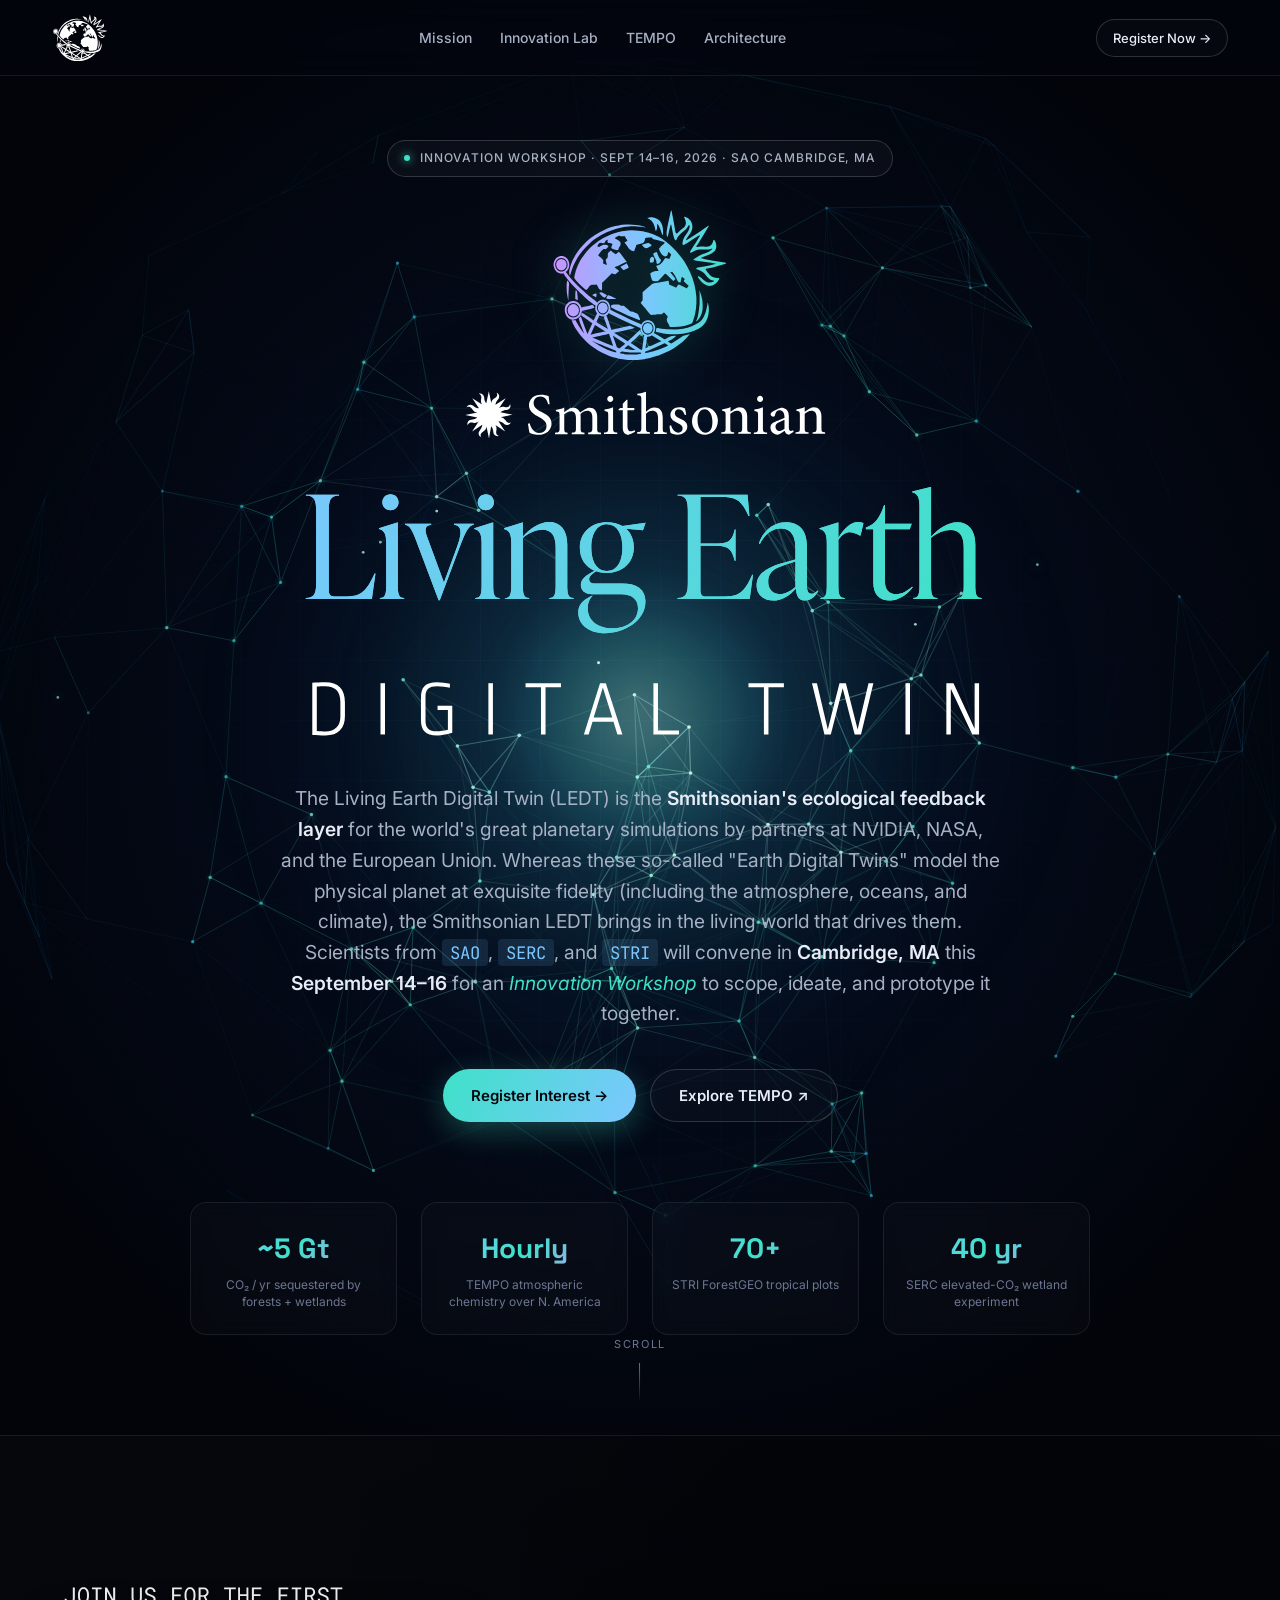
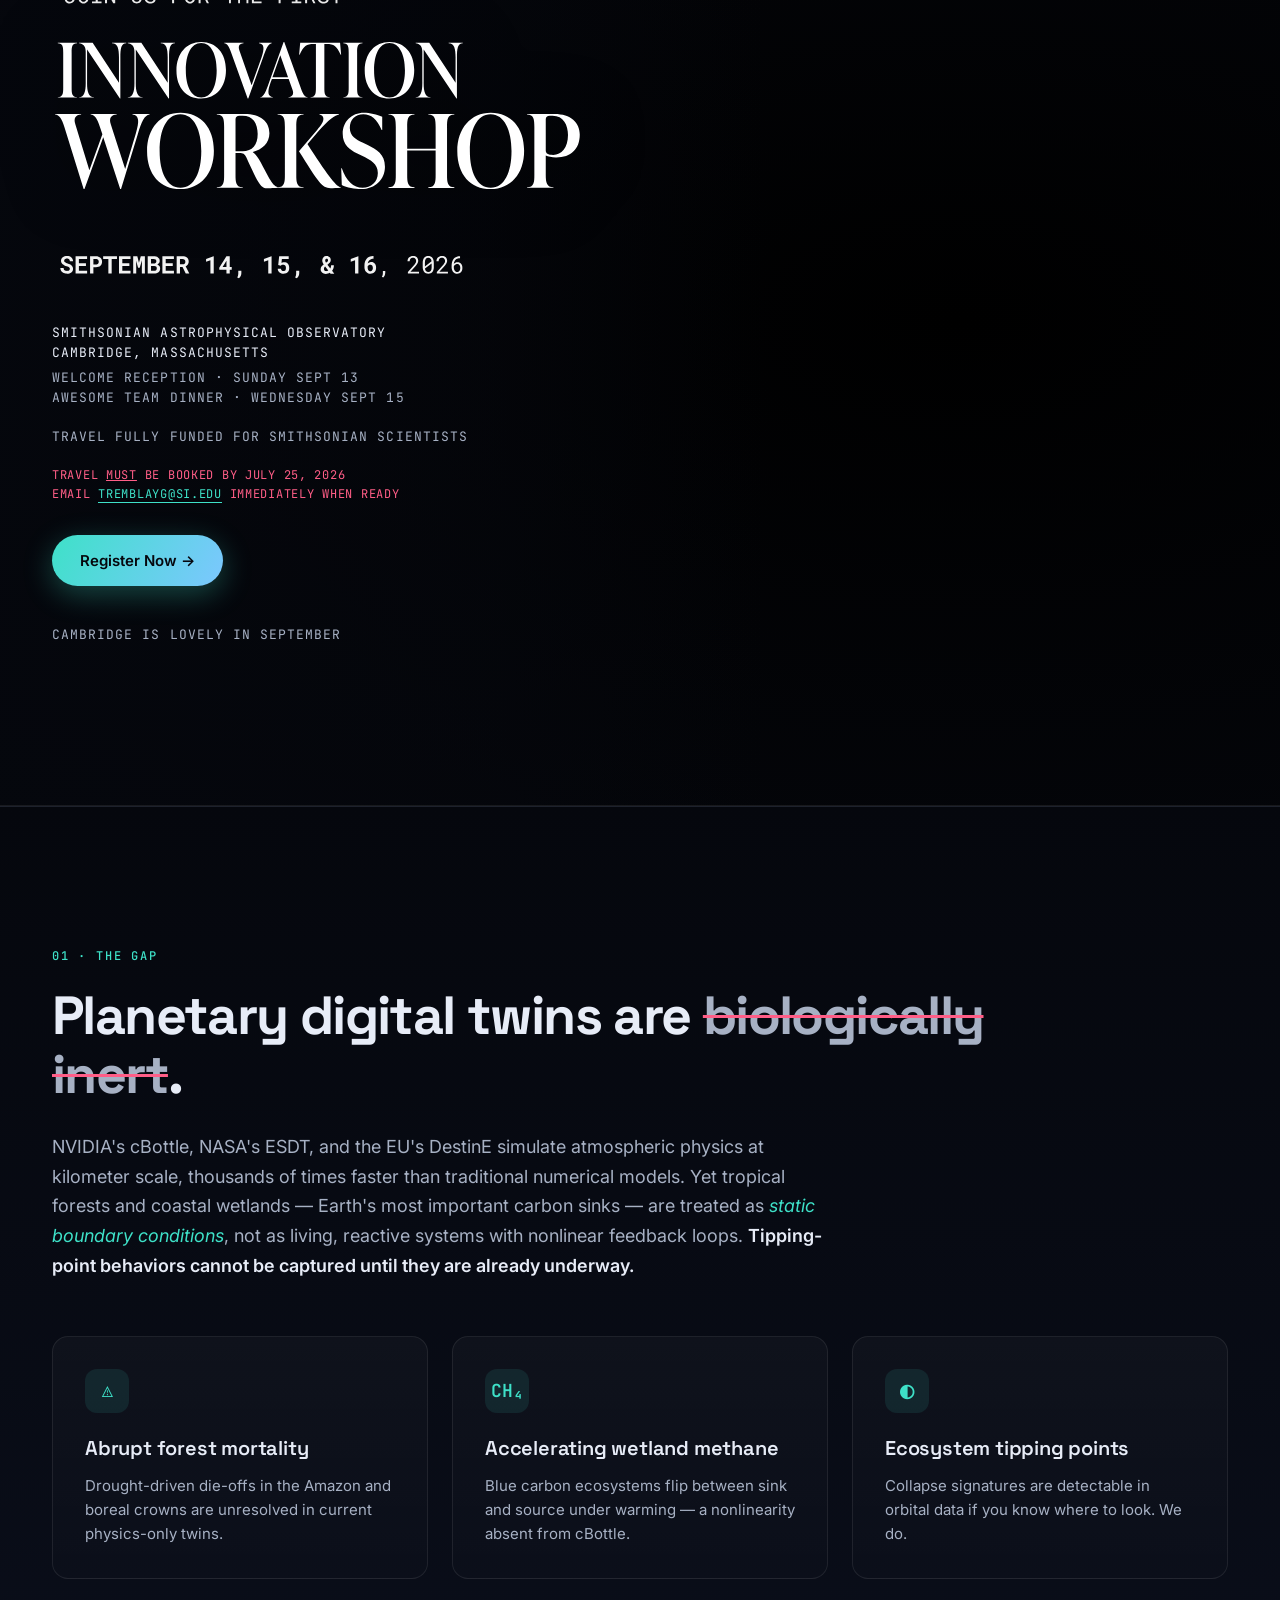
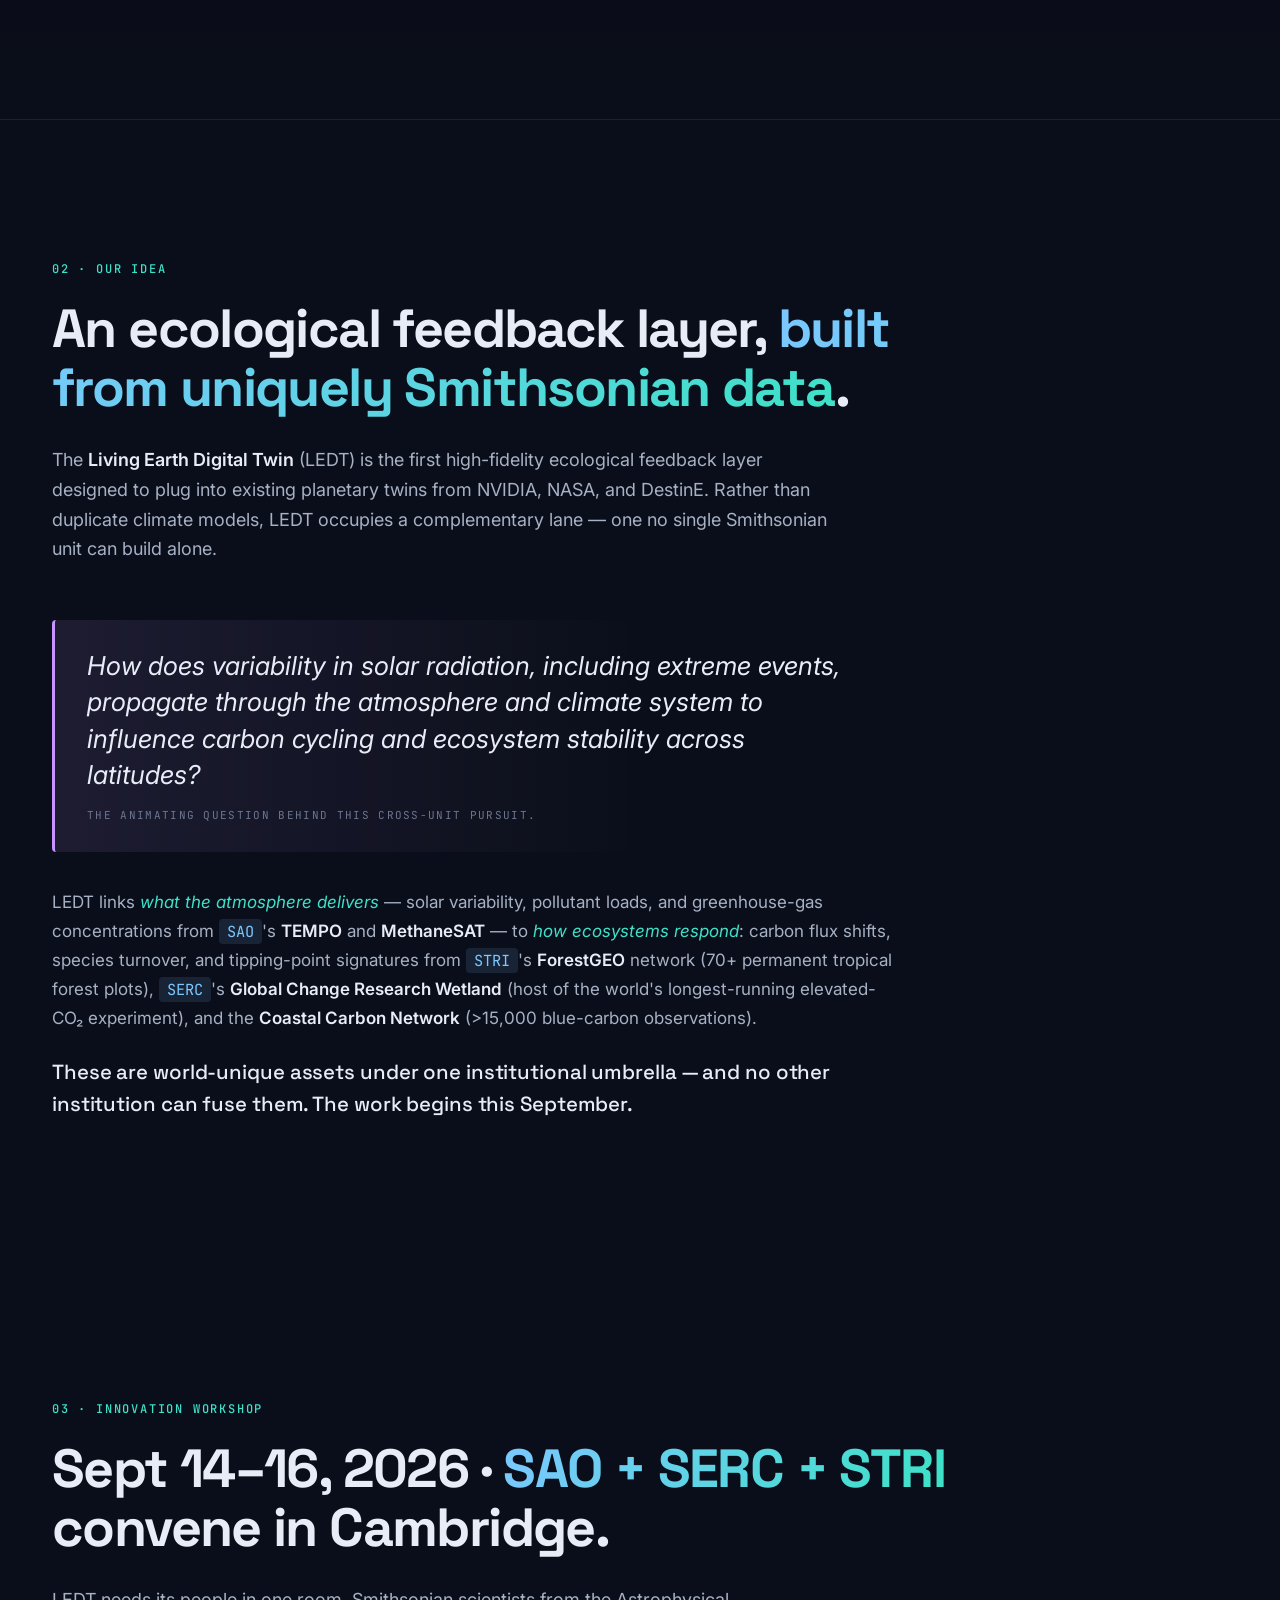
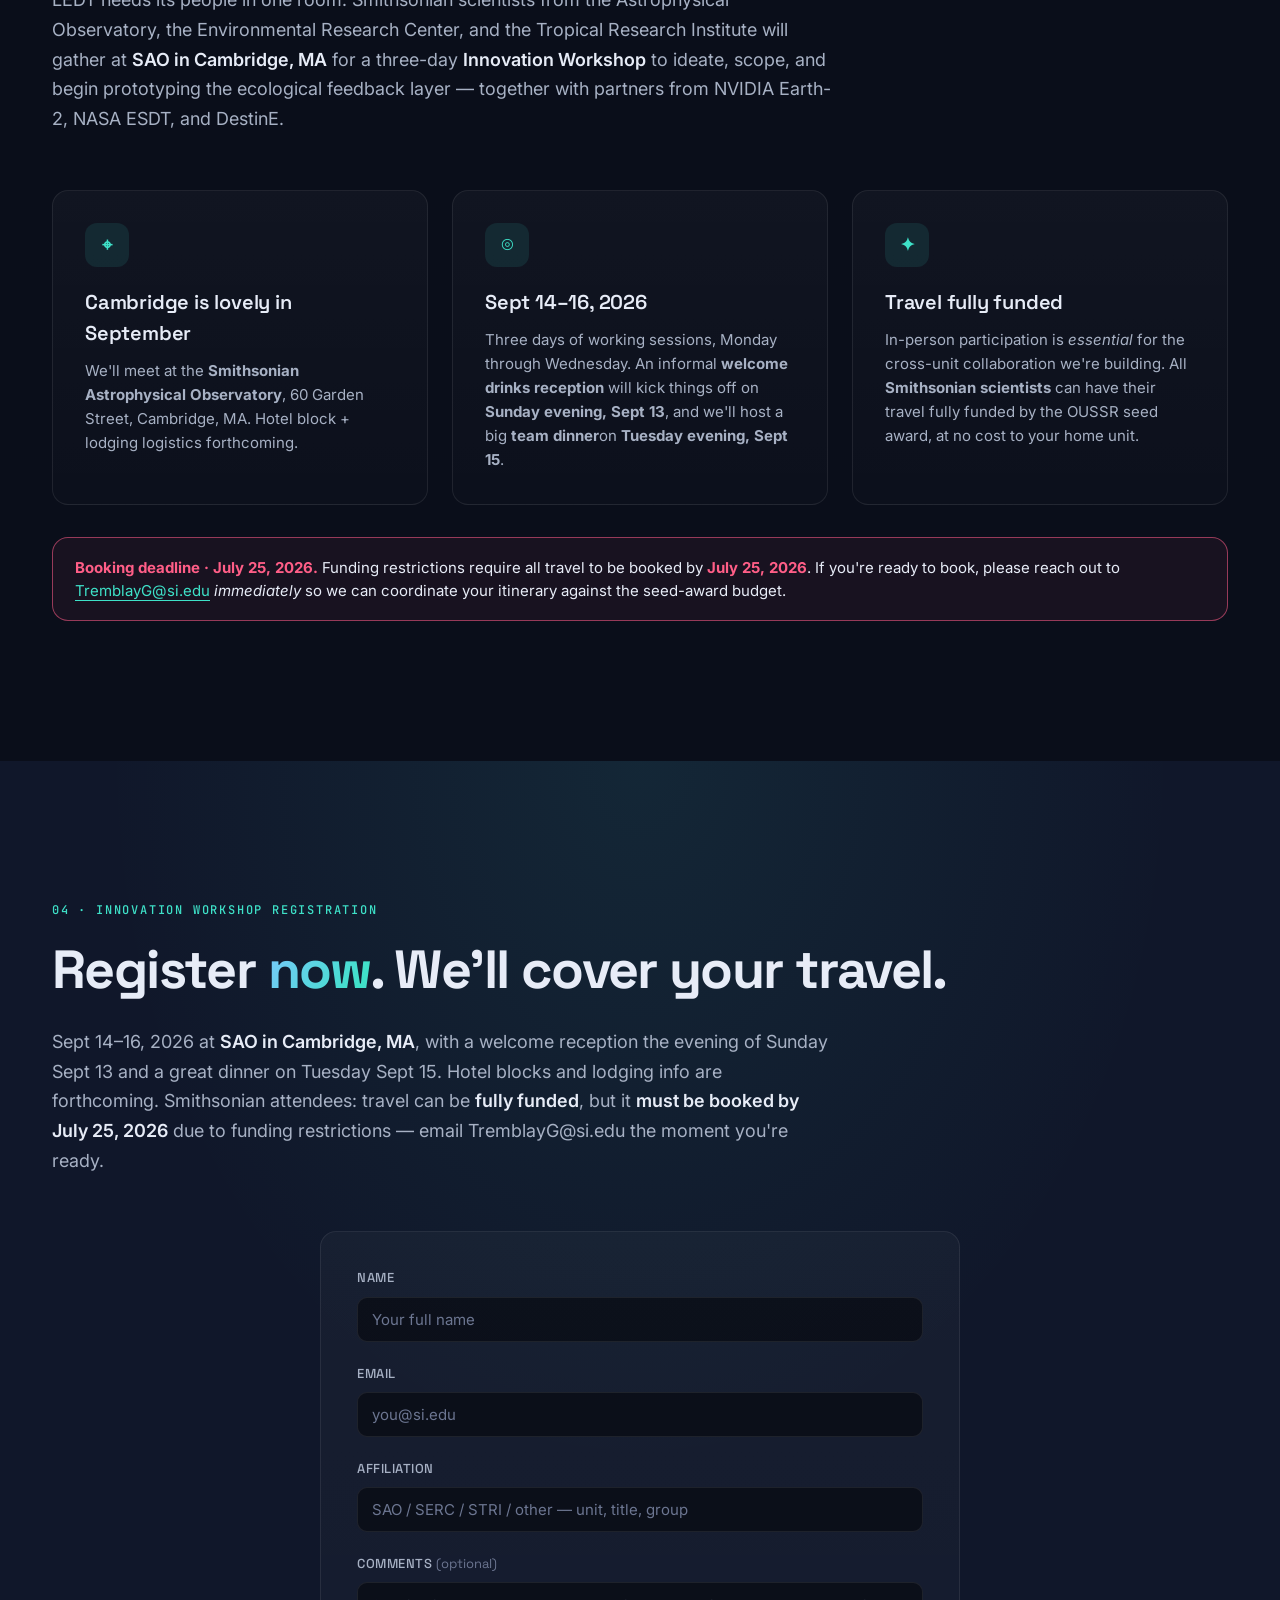
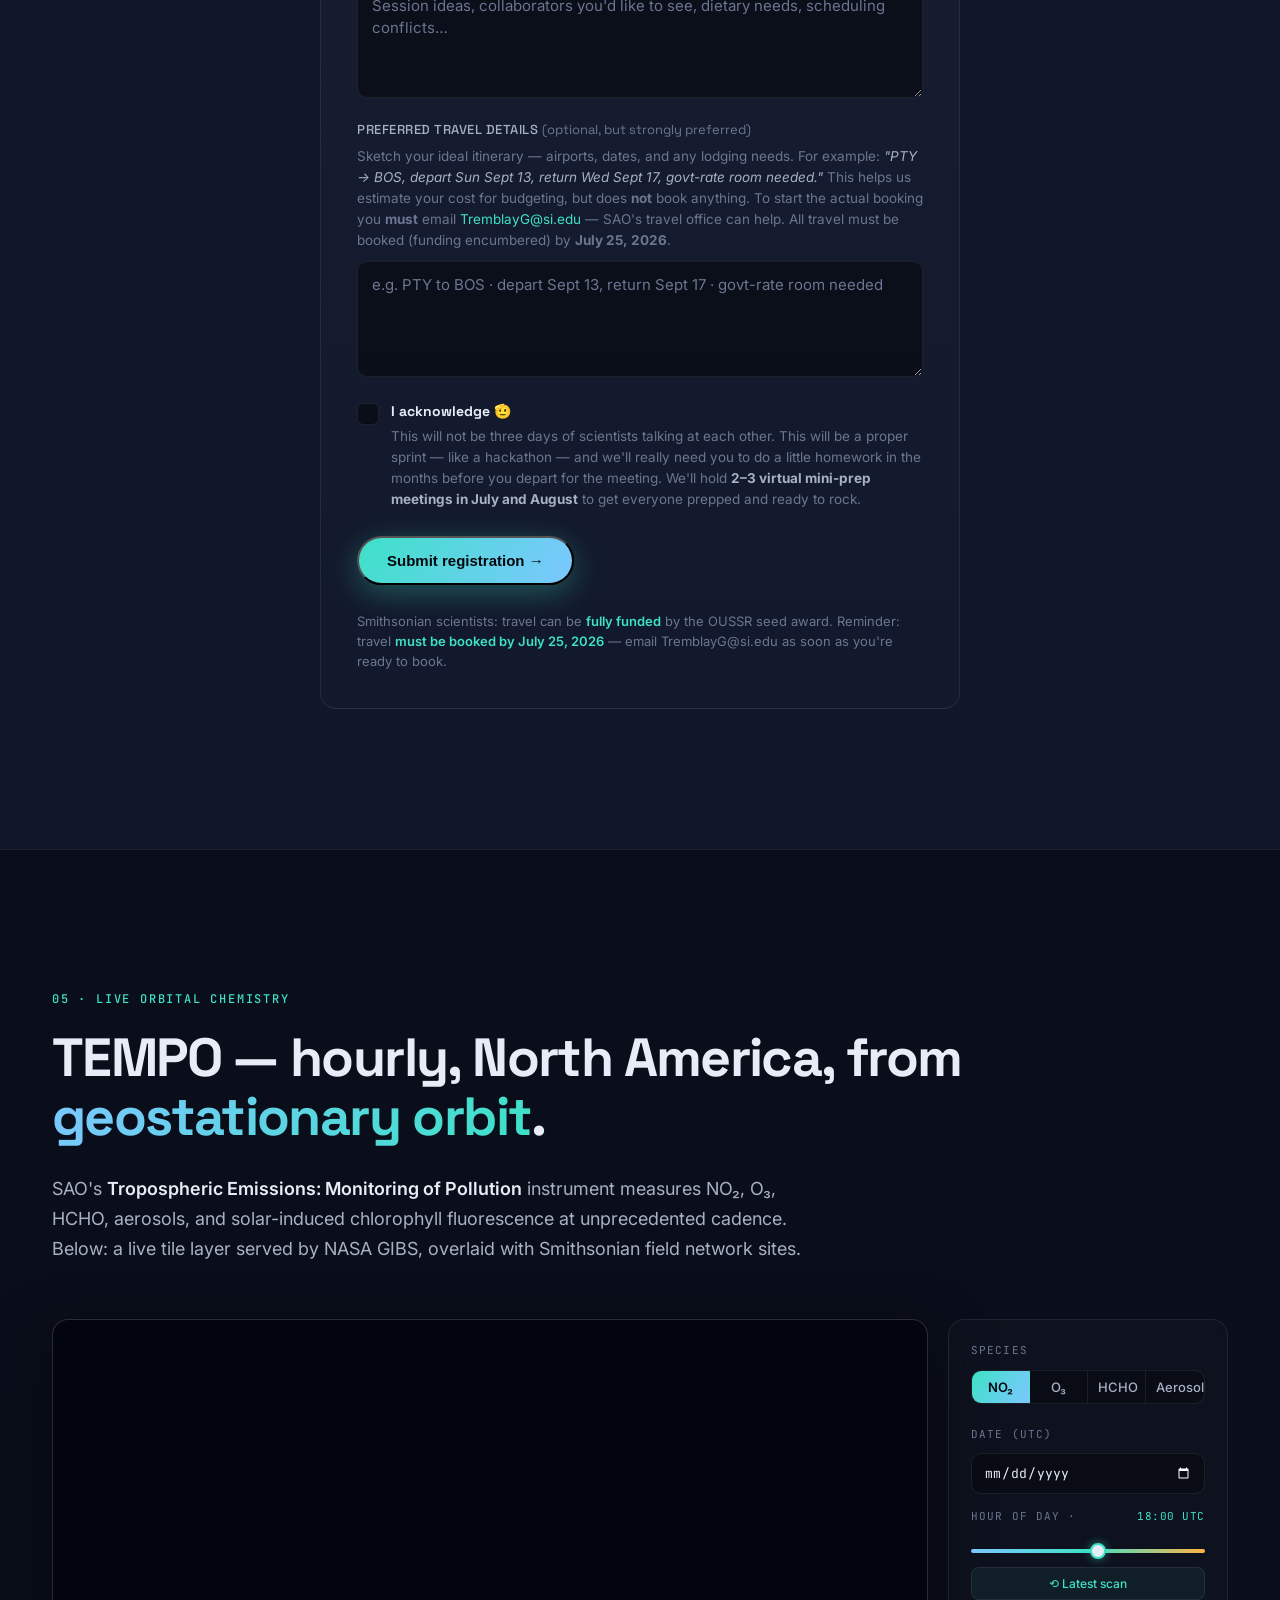
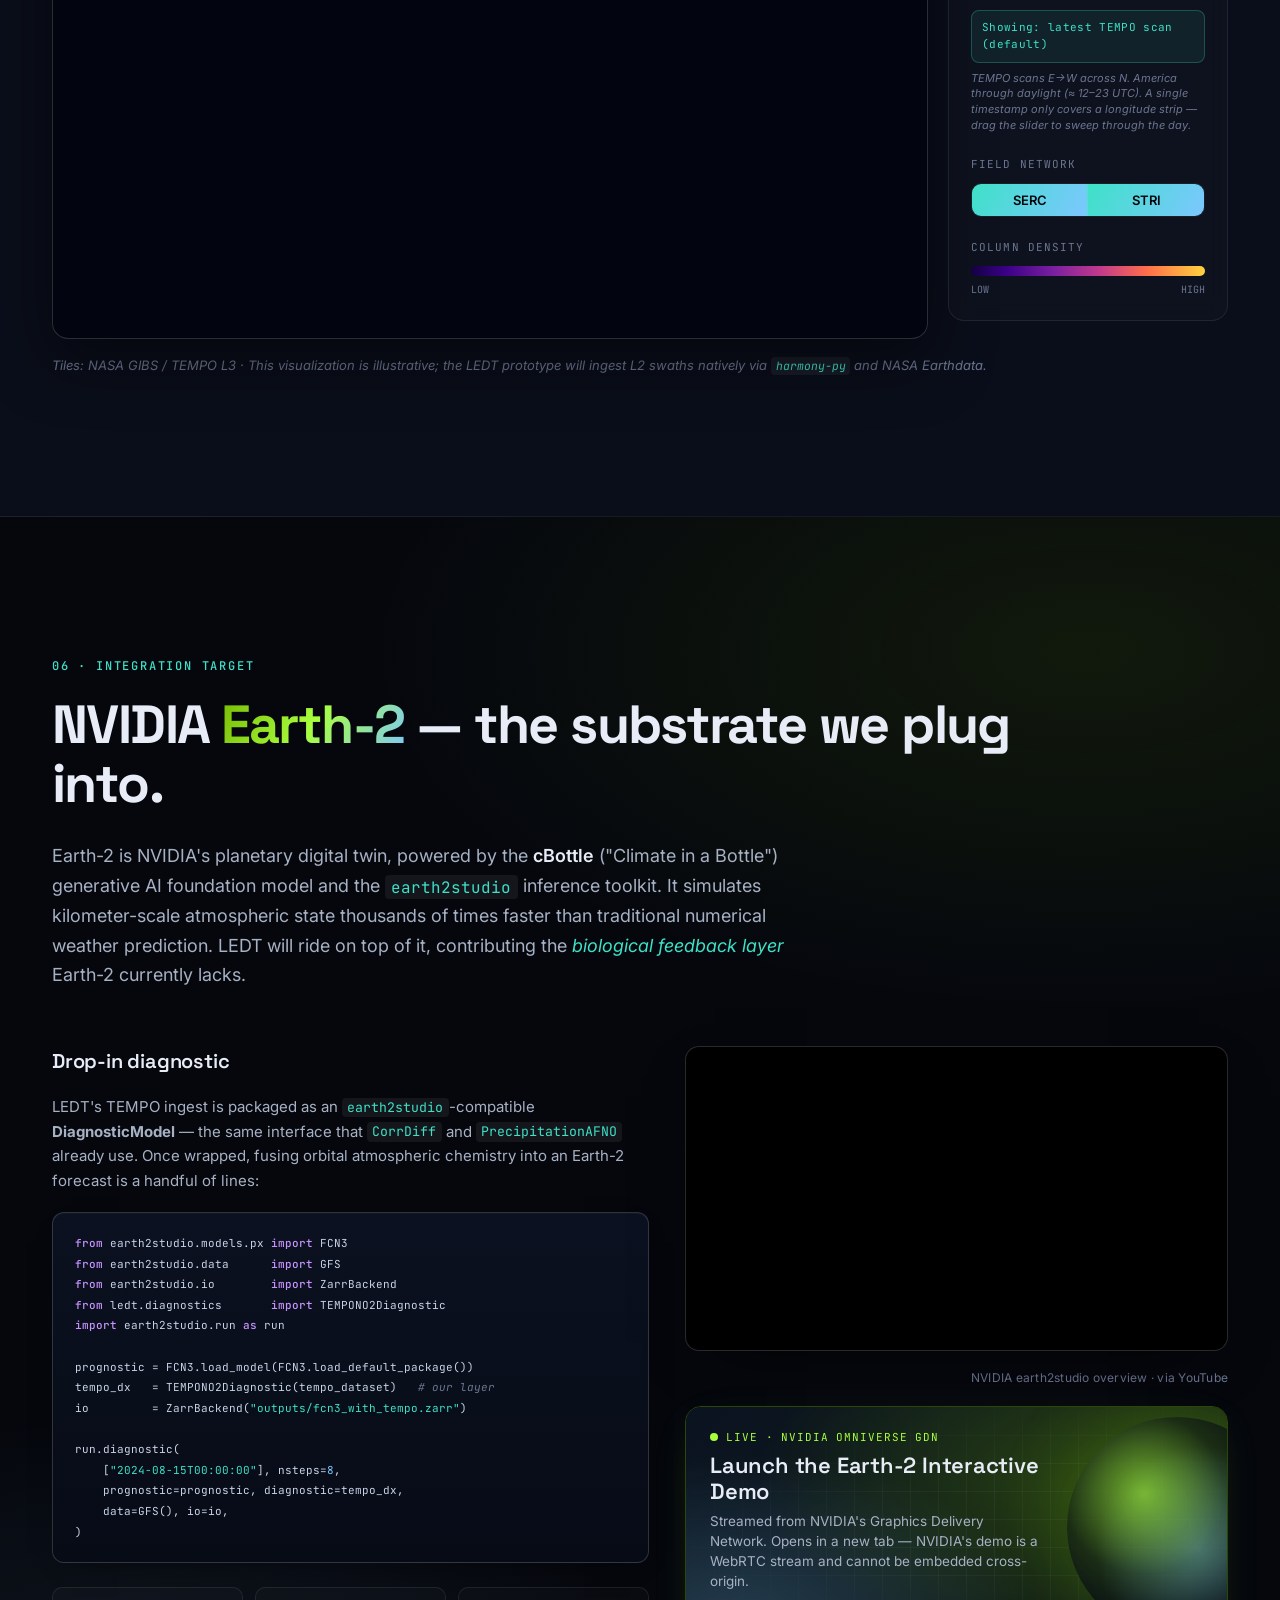
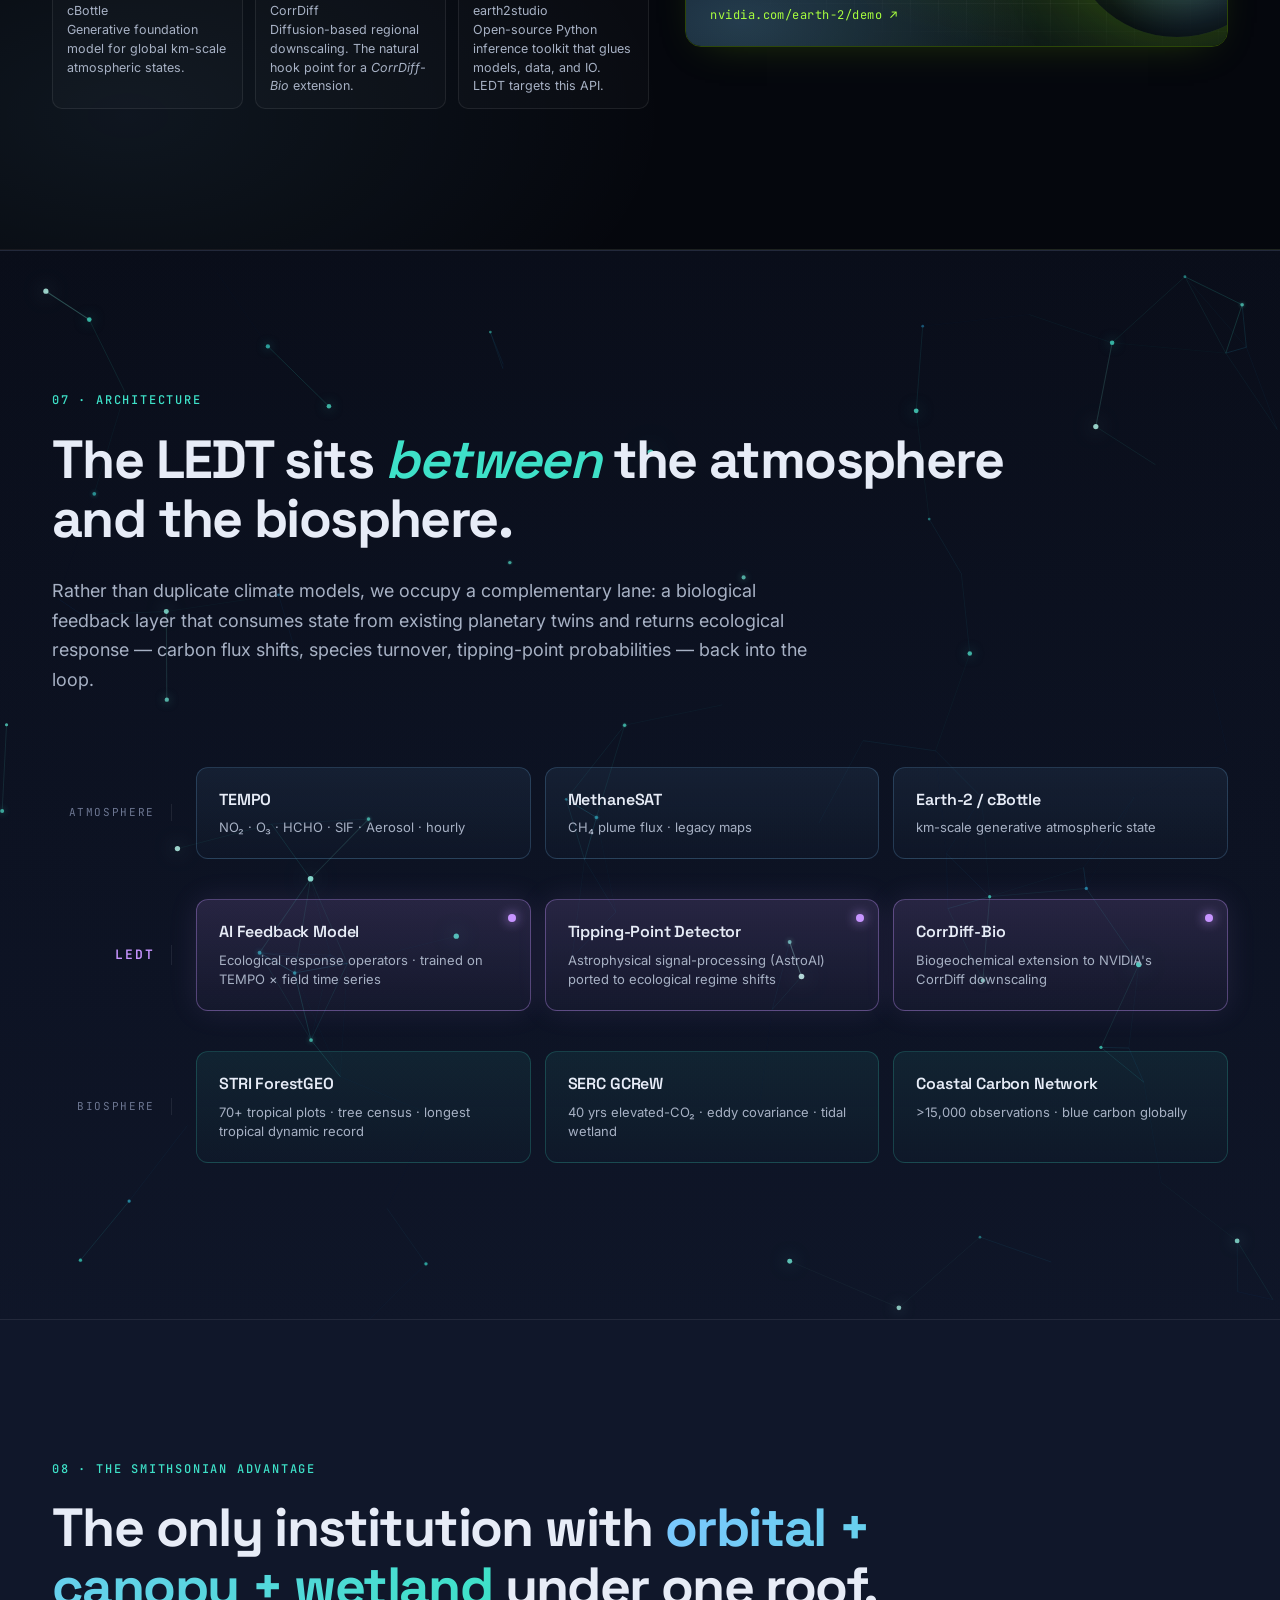
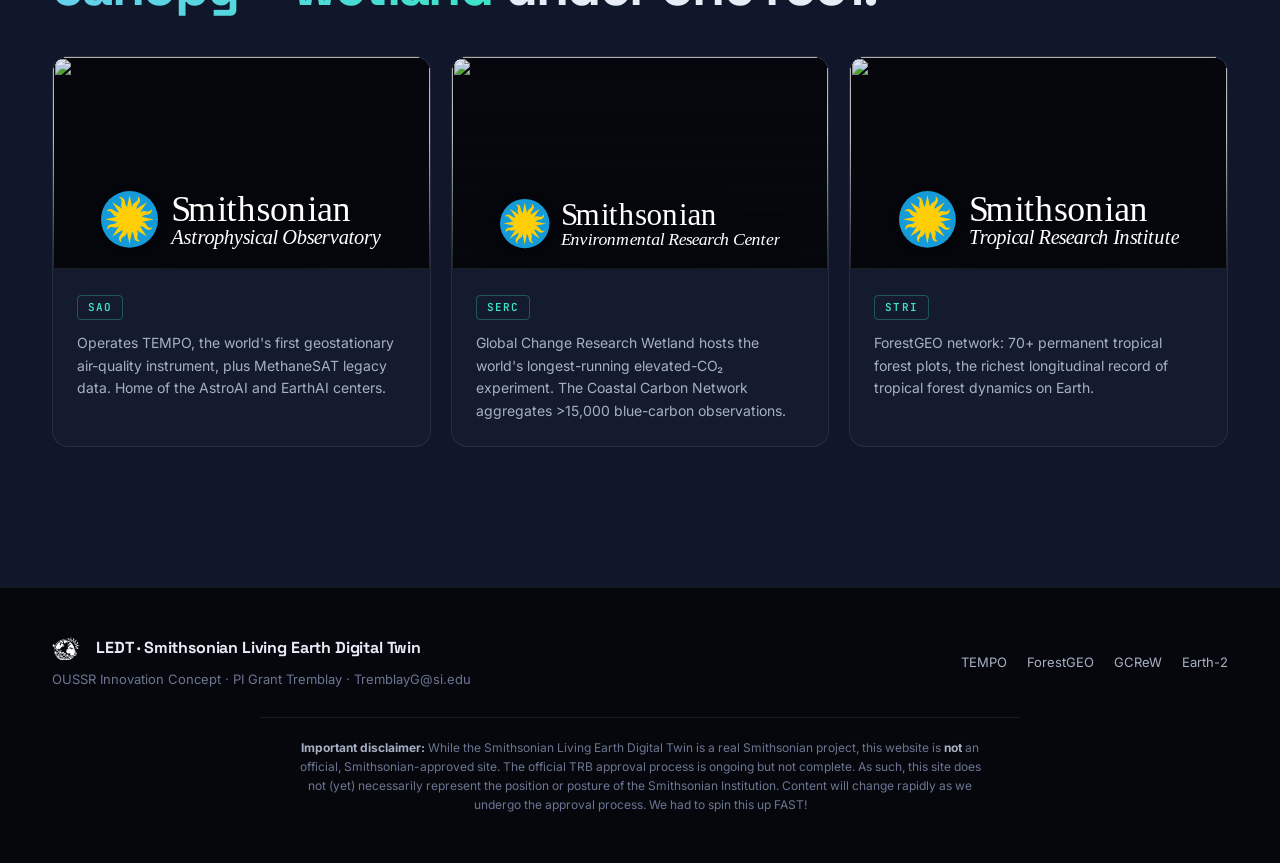
==== commit 5ad14800: "Update index.html" ====
--- a/website/index.html
+++ b/website/index.html
@@ -685,9 +685,12 @@
       </div>
     </div>
     <p class="foot-disclaimer container">
-      The Smithsonian Living Earth Digital Twin is a real Smithsonian project. This is
-      <strong>not</strong> an official, Smithsonian-approved website, and the content on this page
-      does not necessarily represent the position or posture of the Smithsonian Institution.
+      <strong>Important disclaimer:</strong> While the Smithsonian Living Earth Digital Twin is a real Smithsonian
+      project, this website is
+      <strong>not</strong> an official, Smithsonian-approved site. The official TRB approval process is ongoing but not
+      complete. As such, this
+      site does not (yet) necessarily represent the position or posture of the Smithsonian Institution. Content will
+      change rapidly as we undergo the approval process. We had to spin this up FAST!
     </p>
   </footer>
 
@@ -698,19 +701,17 @@
   <!-- Default Statcounter code for SI LEDT Website
   https://livingearthtwin.org/ -->
   <script type="text/javascript">
-    var sc_project=13319458;
-    var sc_invisible=1;
-    var sc_security="32594d73";
+    var sc_project = 13319458;
+    var sc_invisible = 1;
+    var sc_security = "32594d73";
   </script>
-  <script type="text/javascript"
-  src="https://www.statcounter.com/counter/counter.js"
-  async></script>
-  <noscript><div class="statcounter"><a title="Web Analytics
-  Made Easy - Statcounter" href="https://statcounter.com/"
-  target="_blank"><img class="statcounter"
-  src="https://c.statcounter.com/13319458/0/32594d73/1/"
-  alt="Web Analytics Made Easy - Statcounter"
-  referrerPolicy="no-referrer-when-downgrade"></a></div></noscript>
+  <script type="text/javascript" src="https://www.statcounter.com/counter/counter.js" async></script>
+  <noscript>
+    <div class="statcounter"><a title="Web Analytics
+  Made Easy - Statcounter" href="https://statcounter.com/" target="_blank"><img class="statcounter"
+          src="https://c.statcounter.com/13319458/0/32594d73/1/" alt="Web Analytics Made Easy - Statcounter"
+          referrerPolicy="no-referrer-when-downgrade"></a></div>
+  </noscript>
   <!-- End of Statcounter Code -->
 </body>
 
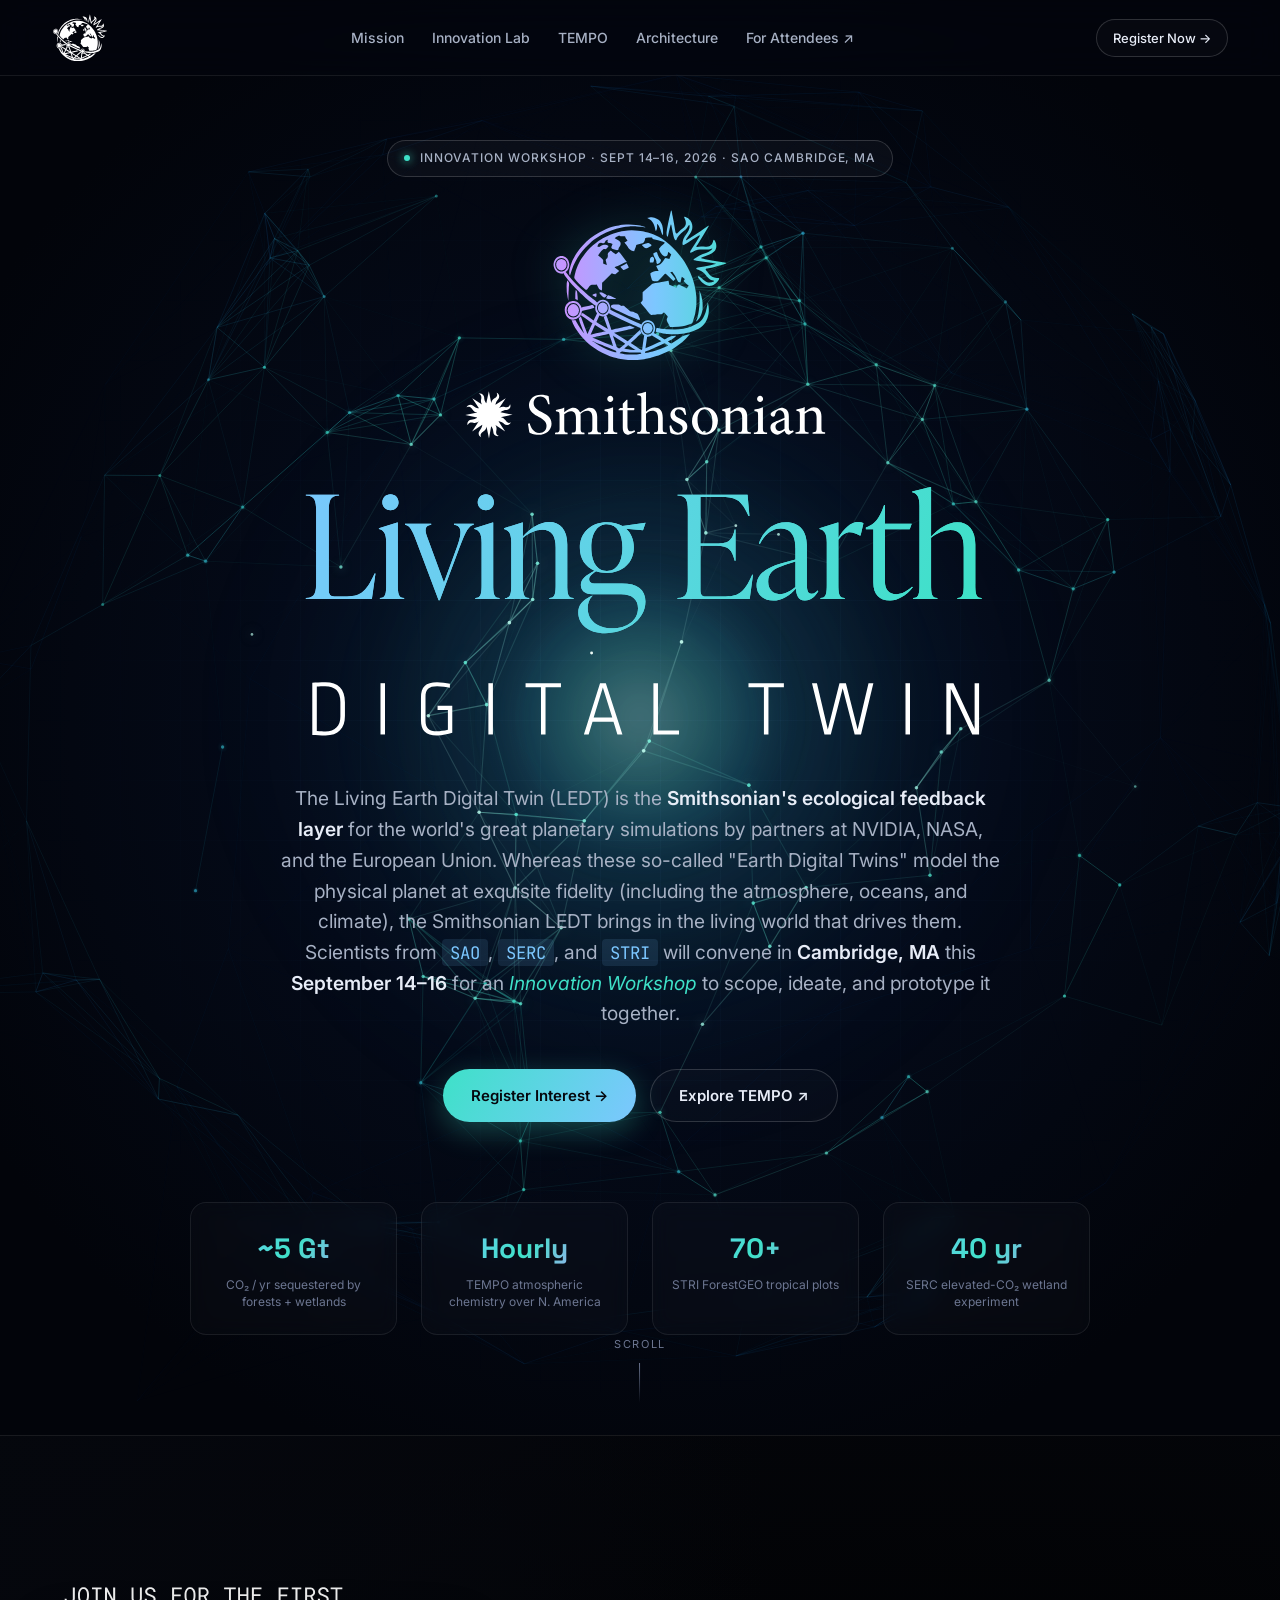
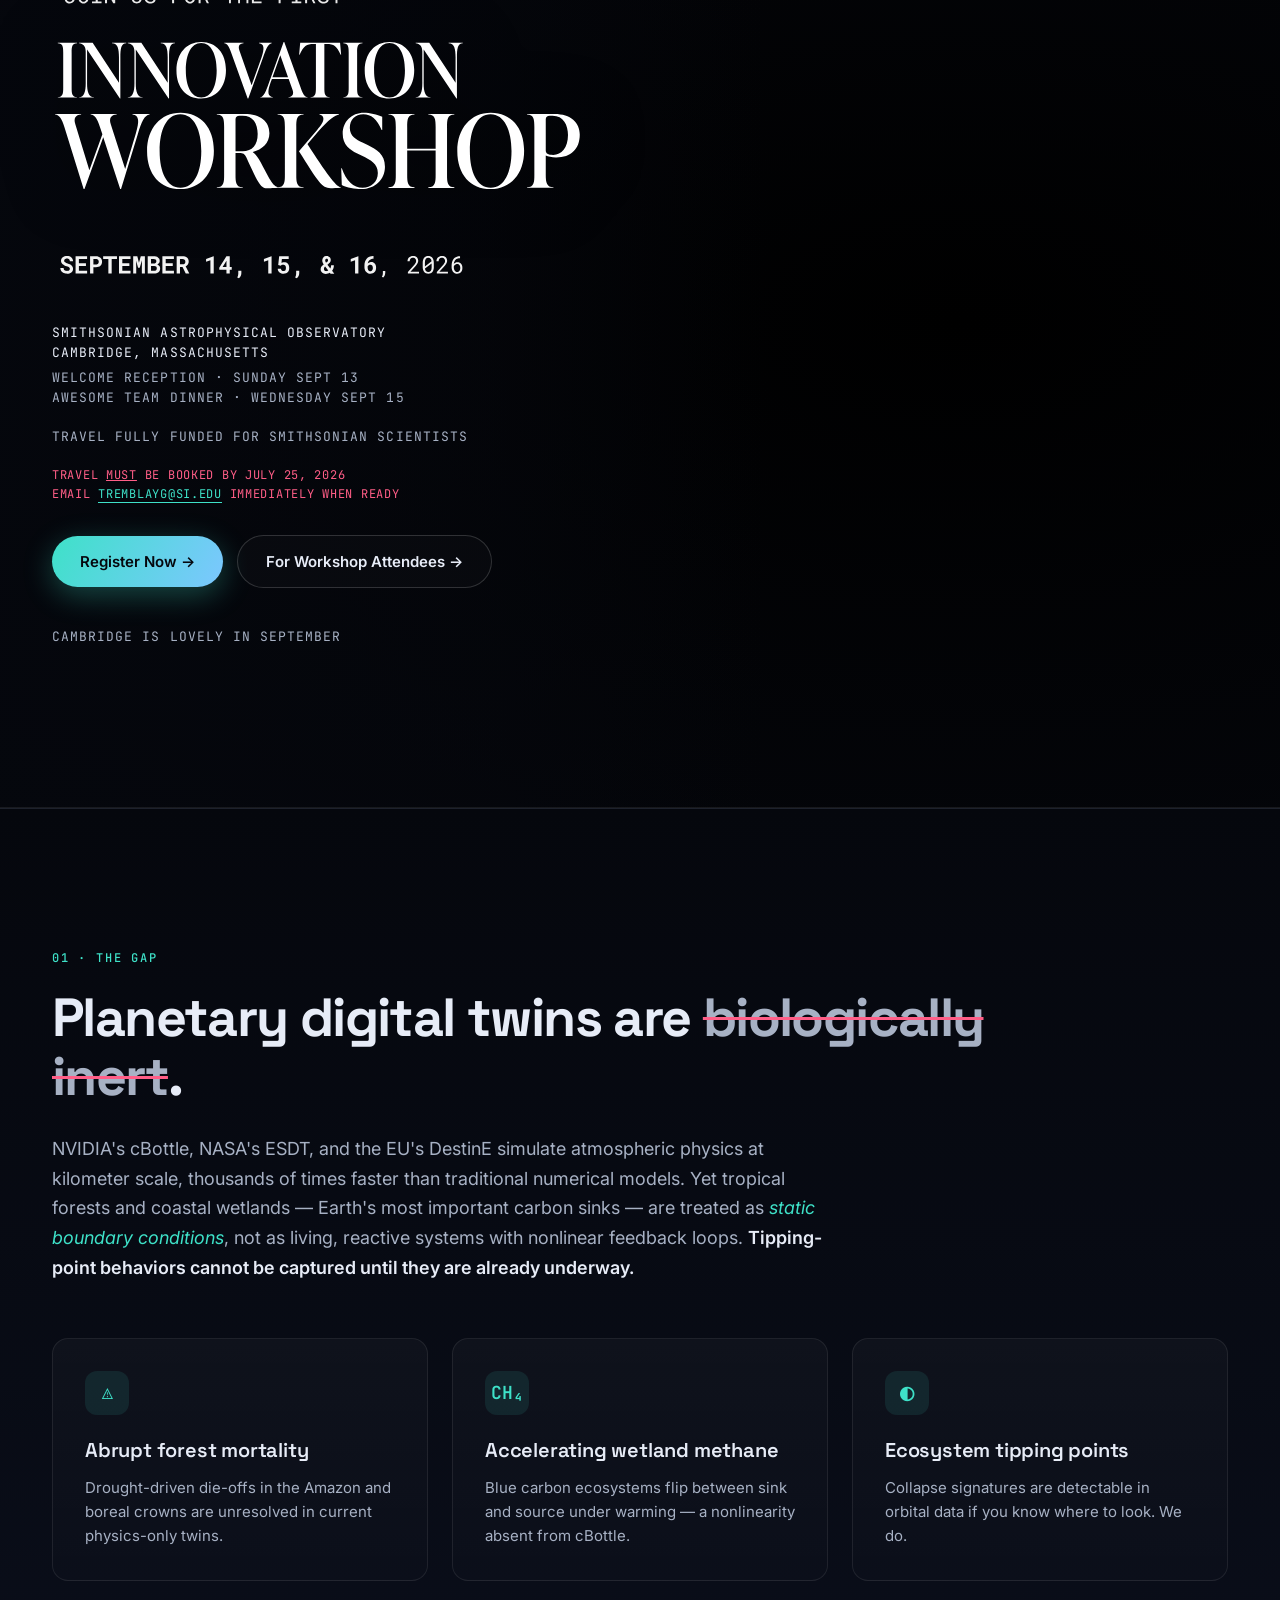
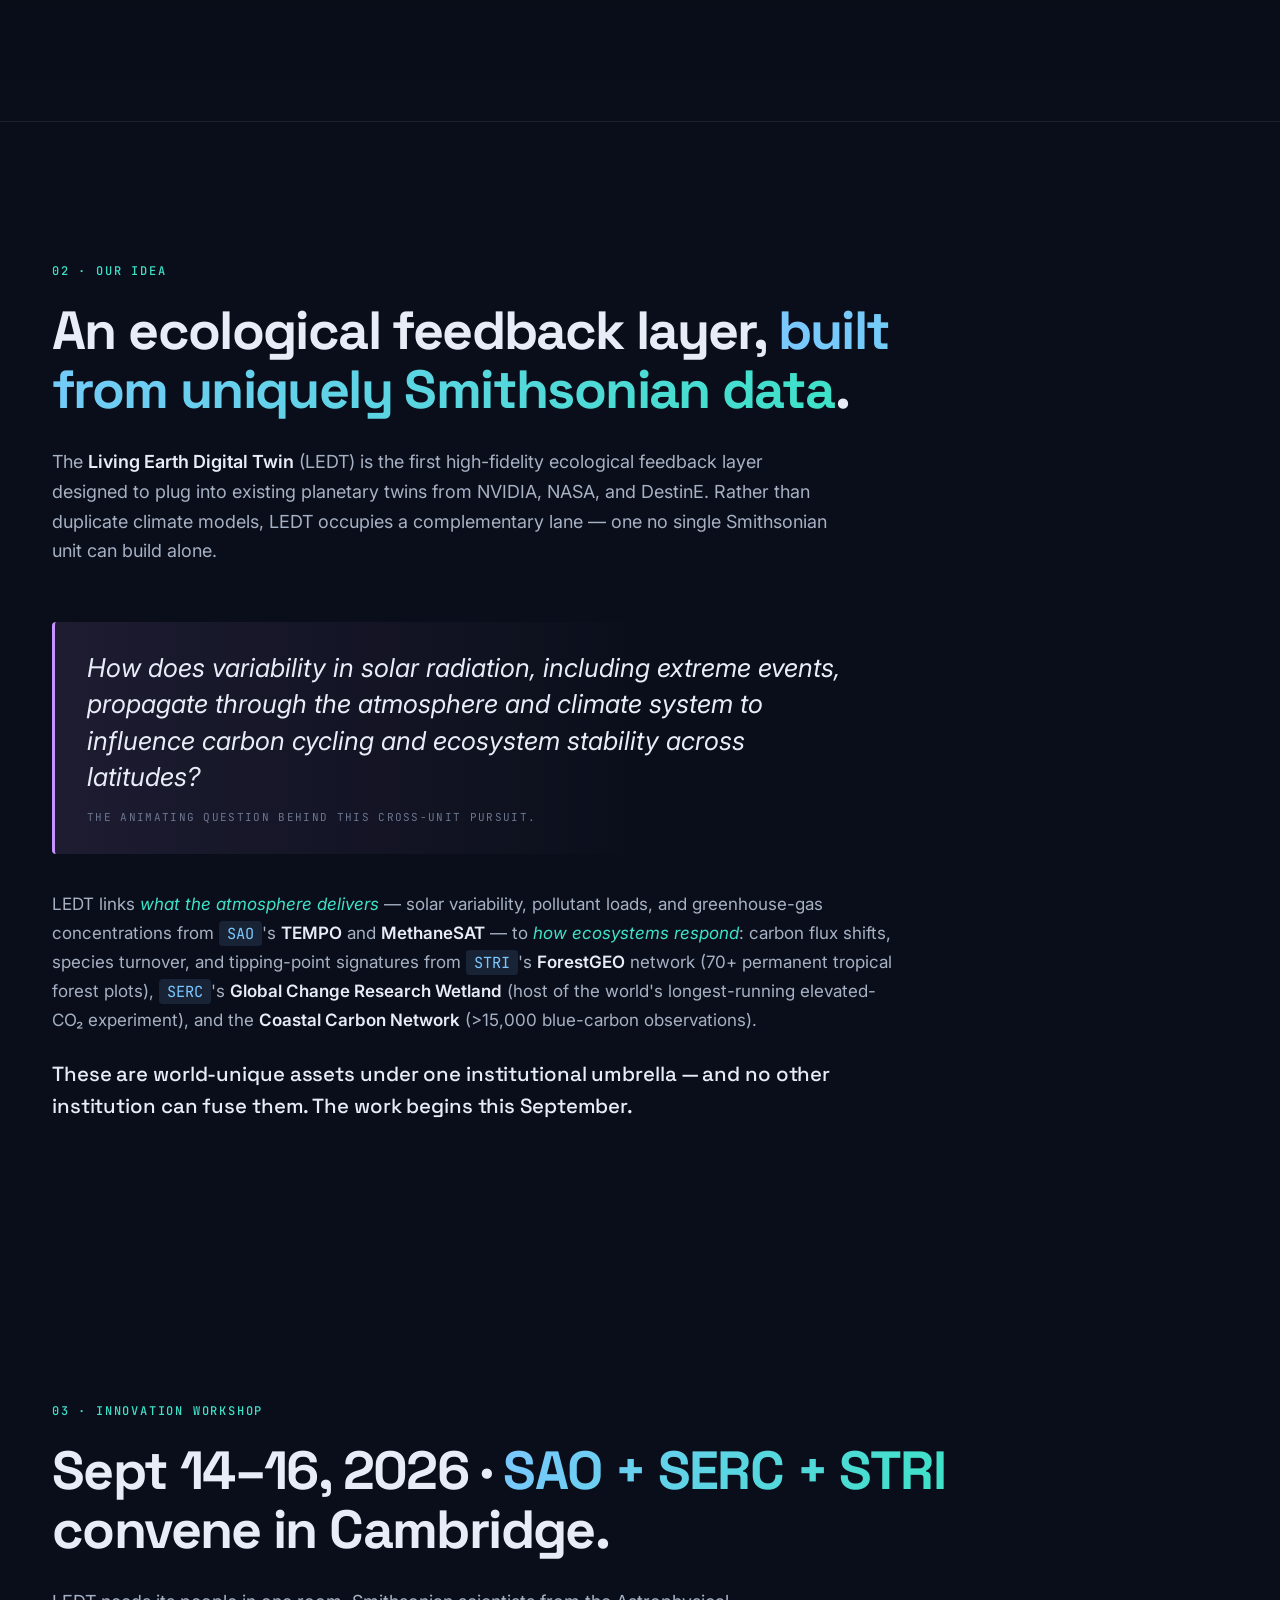
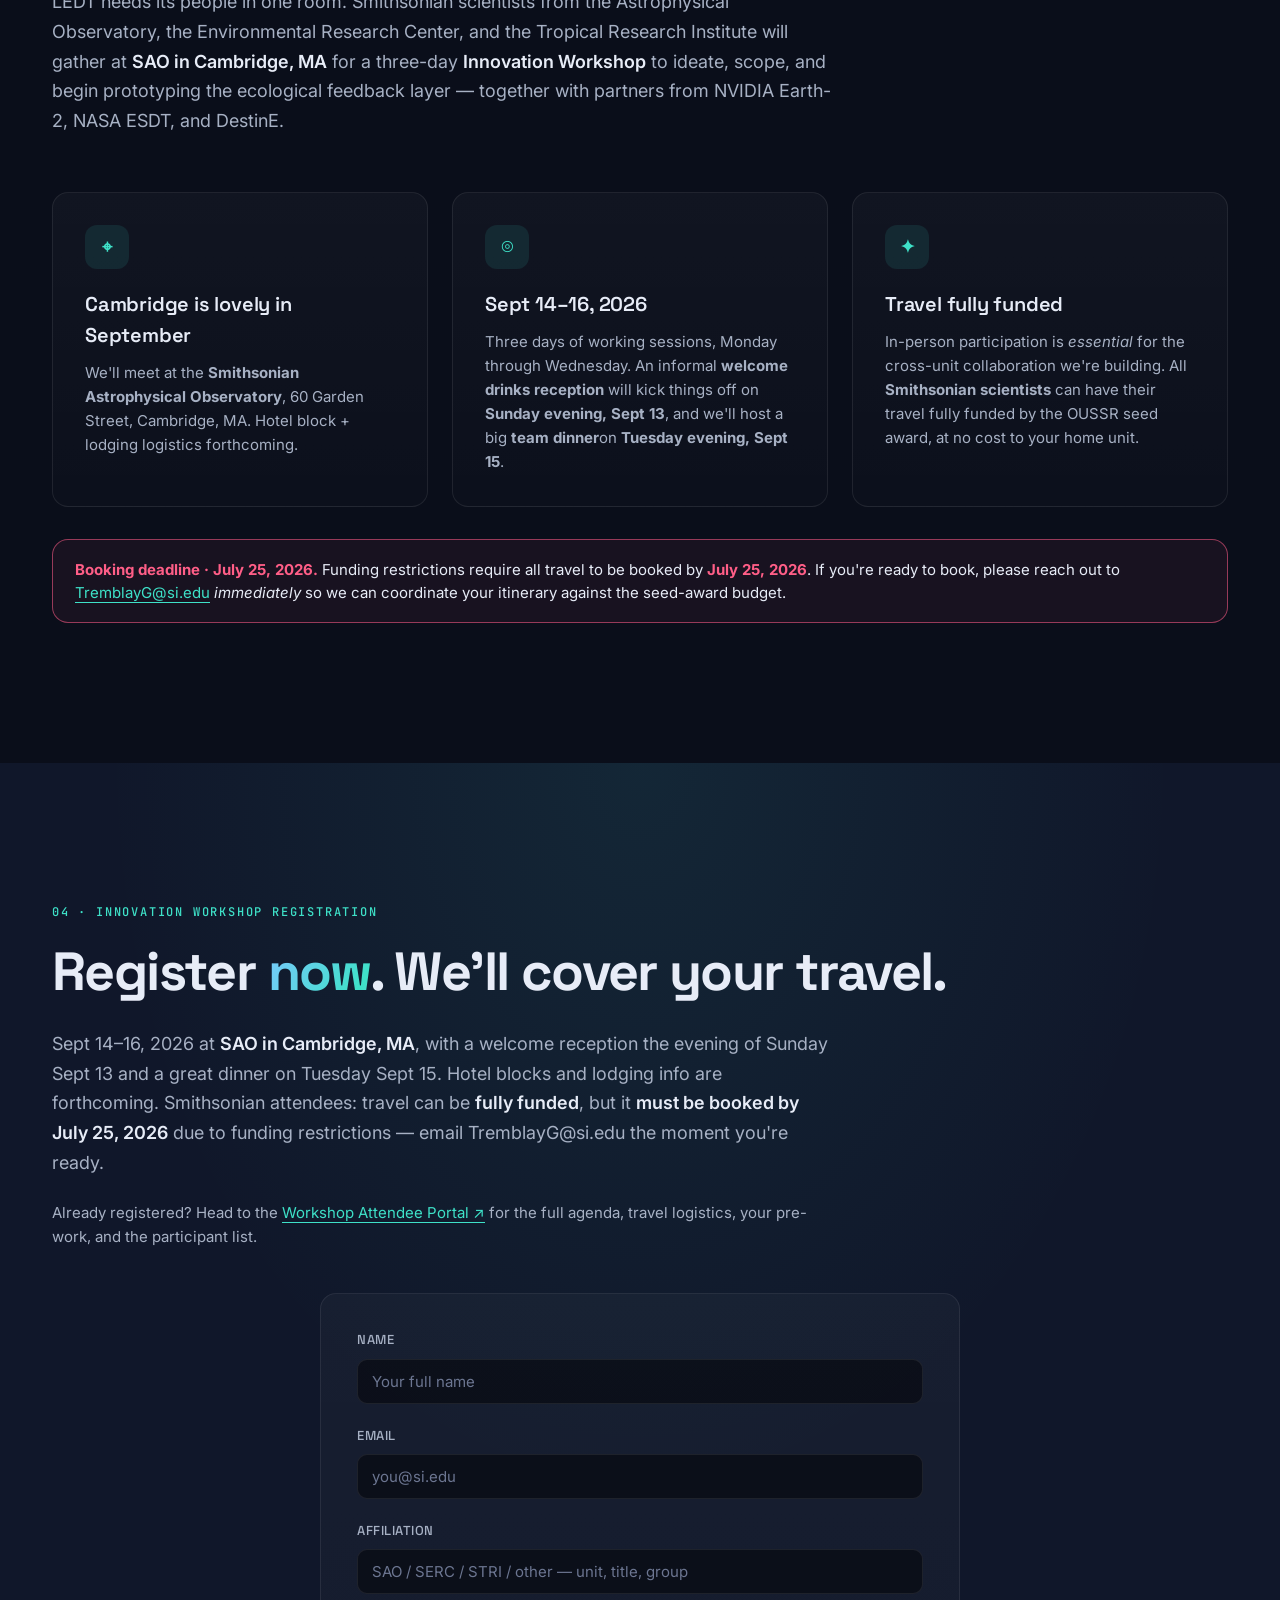
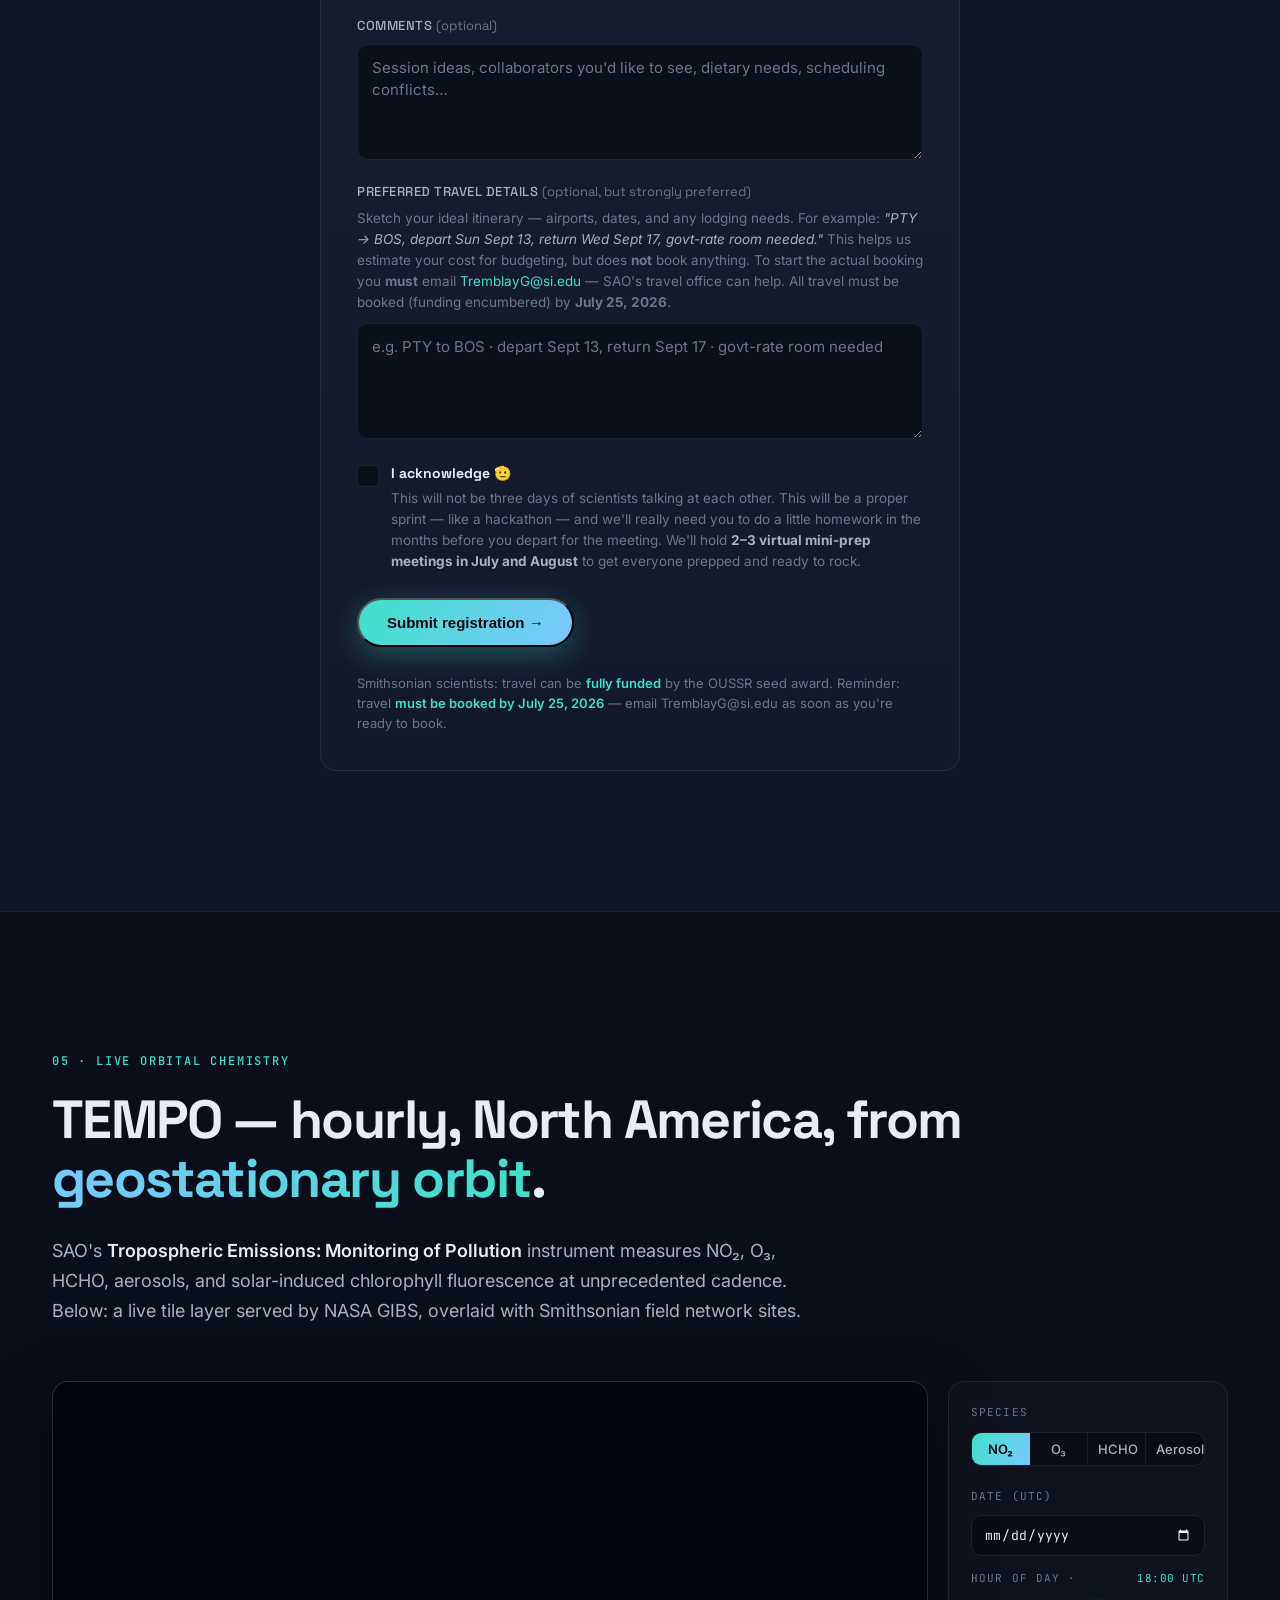
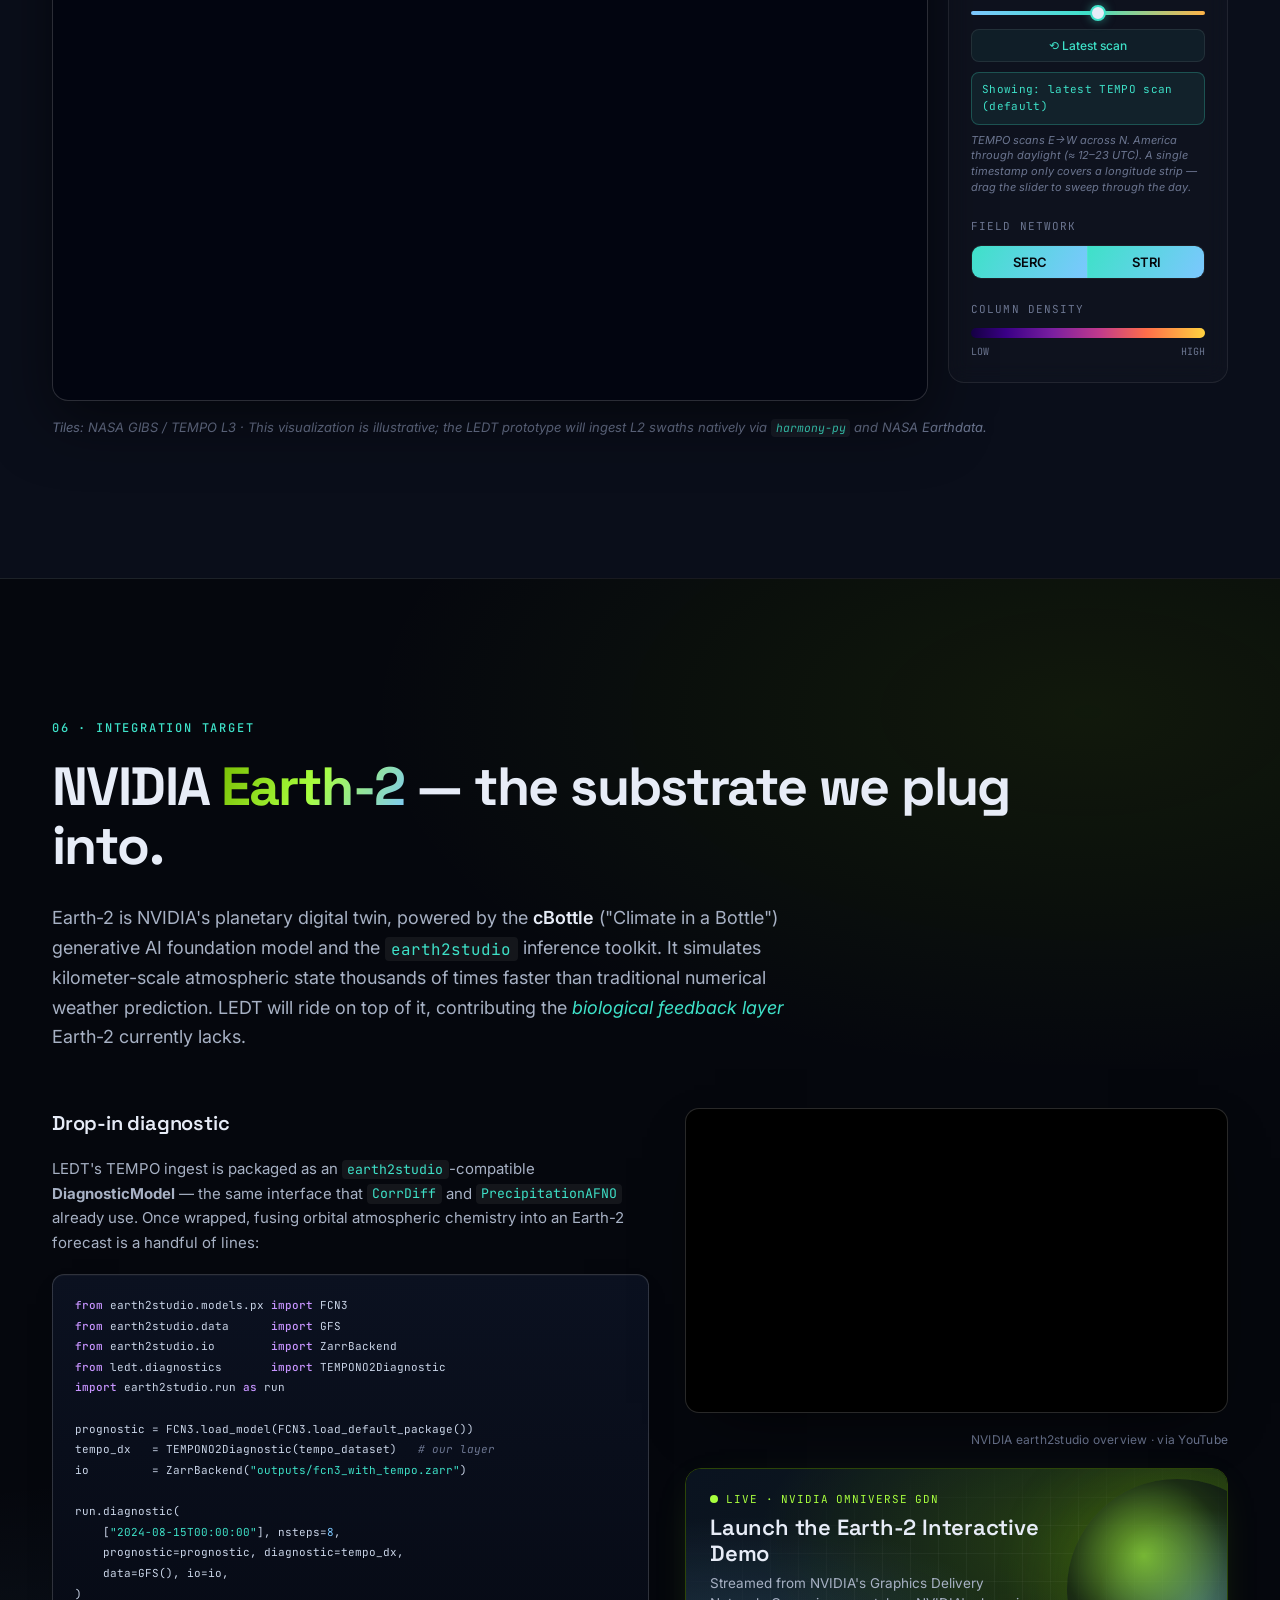
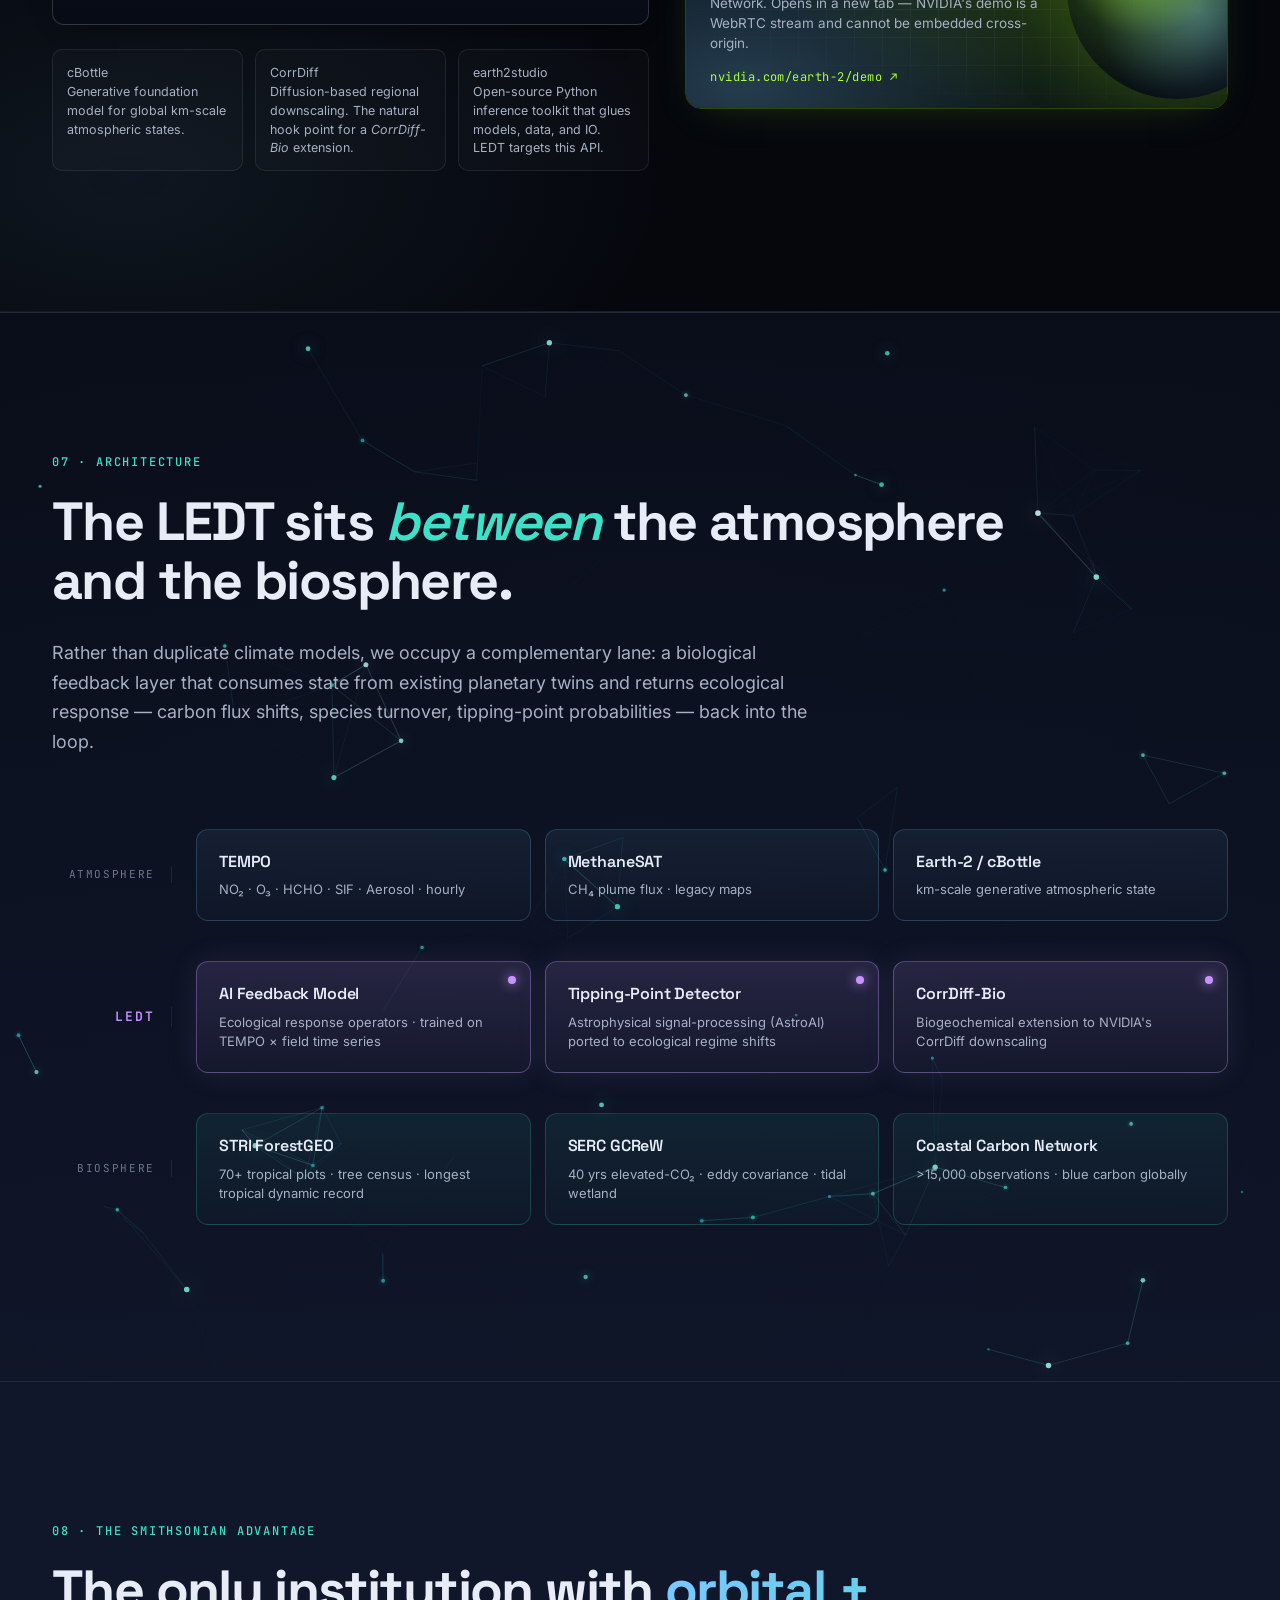
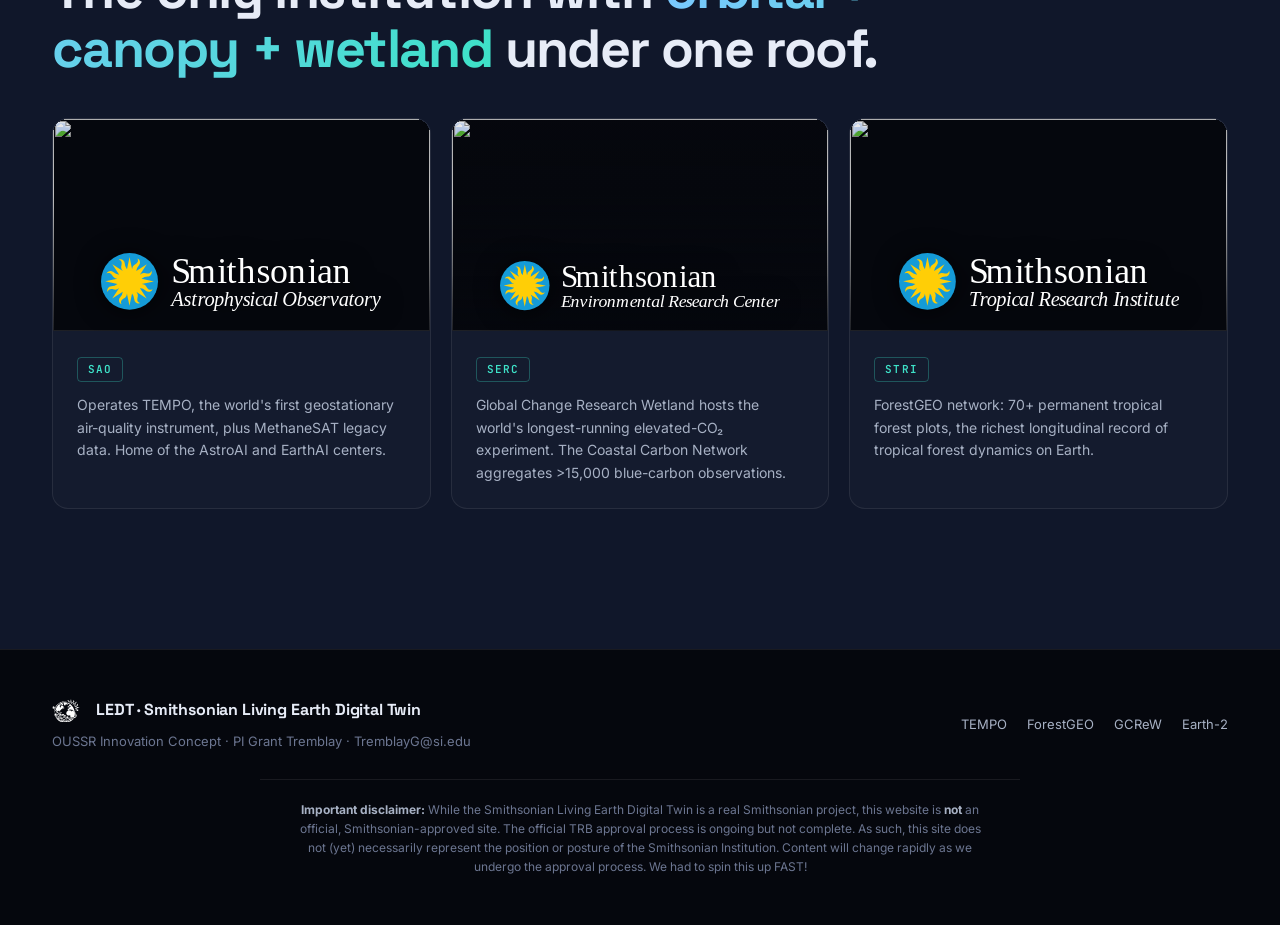
==== commit c1e01951: "huge update for innovation workshop site" ====
--- a/website/index.html
+++ b/website/index.html
@@ -123,6 +123,7 @@
         <li><a href="#lab">Innovation Lab</a></li>
         <li><a href="#tempo">TEMPO</a></li>
         <li><a href="#architecture">Architecture</a></li>
+        <li><a href="workshop.html">For Attendees ↗</a></li>
       </ul>
       <a class="nav-cta" href="#register">Register Now →</a>
     </div>
@@ -202,7 +203,10 @@
         </p>
         <p class="ws-deadline">Travel <u>must</u> be booked by July 25, 2026 <br> email <a
             href="mailto:TremblayG@si.edu">TremblayG@si.edu</a> immediately when ready</p>
-        <a href="#register" class="btn btn-primary ws-cta">Register Now →</a>
+        <div class="ws-cta-row">
+          <a href="#register" class="btn btn-primary ws-cta">Register Now →</a>
+          <a href="workshop.html" class="btn btn-ghost ws-cta">For Workshop Attendees →</a>
+        </div>
         <p class="ws-loc ws-loc-sub"><br><br>Cambridge is lovely in September</p>
       </div>
     </div>
@@ -331,6 +335,10 @@
         <strong>fully funded</strong>, but it <strong>must be booked by July 25, 2026</strong> due to funding
         restrictions — email <a href="mailto:TremblayG@si.edu">TremblayG@si.edu</a>
         the moment you're ready.
+      </p>
+      <p class="register-portal-note">
+        Already registered? Head to the <a href="workshop.html">Workshop Attendee Portal ↗</a>
+        for the full agenda, travel logistics, your pre-work, and the participant list.
       </p>
       <!--
         Submissions go to Formspree (form ID xdabeeow → granttremblay@gmail.com).
--- a/website/styles.css
+++ b/website/styles.css
@@ -484,6 +484,26 @@
 .ws-cta {
   display: inline-flex;
 }
+.ws-cta-row {
+  display: flex;
+  gap: 14px;
+  flex-wrap: wrap;
+  align-items: center;
+}
+/* "Already registered? → attendee portal" line under the registration lede */
+.register-portal-note {
+  max-width: 780px;
+  margin: -32px 0 44px;
+  font-size: 15px;
+  color: var(--ink-dim);
+  line-height: 1.6;
+}
+.register-portal-note a {
+  color: var(--accent);
+  border-bottom: 1px solid currentColor;
+  transition: color .2s;
+}
+.register-portal-note a:hover { color: var(--ink); }
 @media (max-width: 900px) {
   .workshop {
     background:
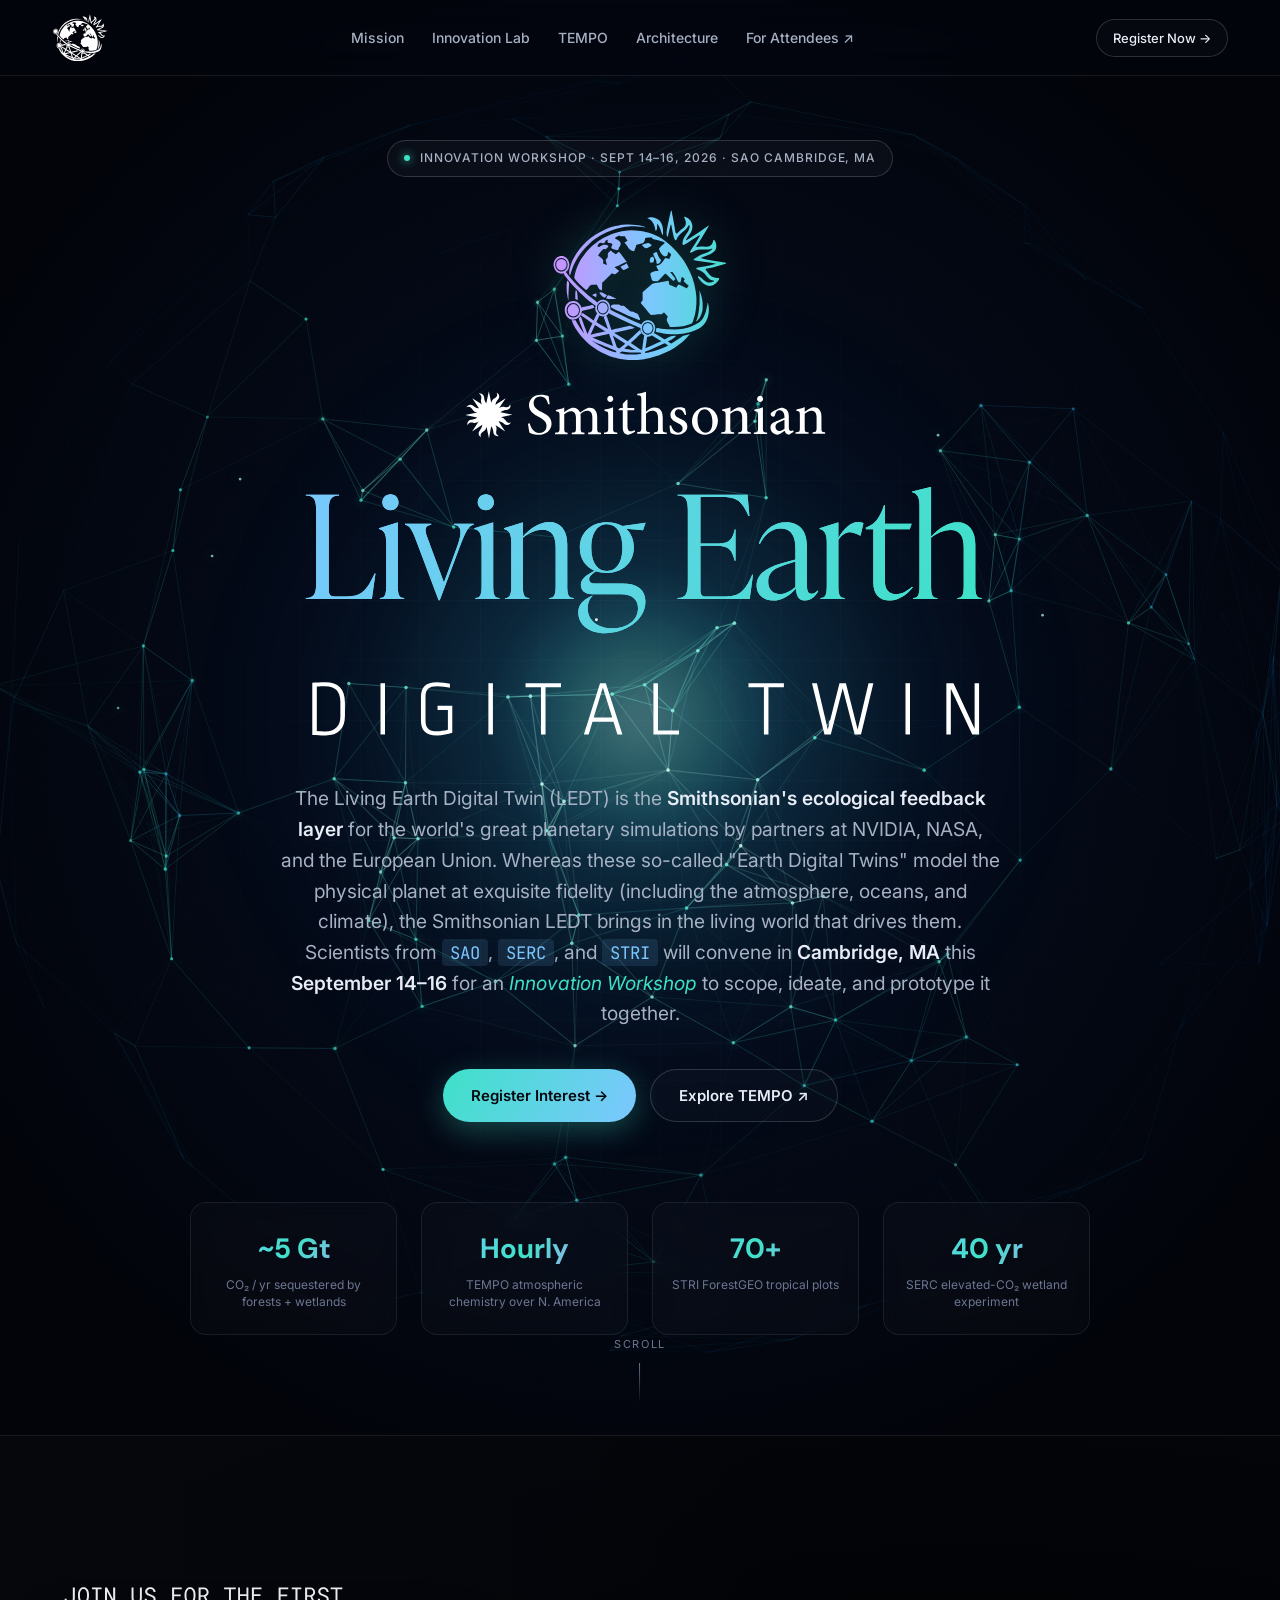
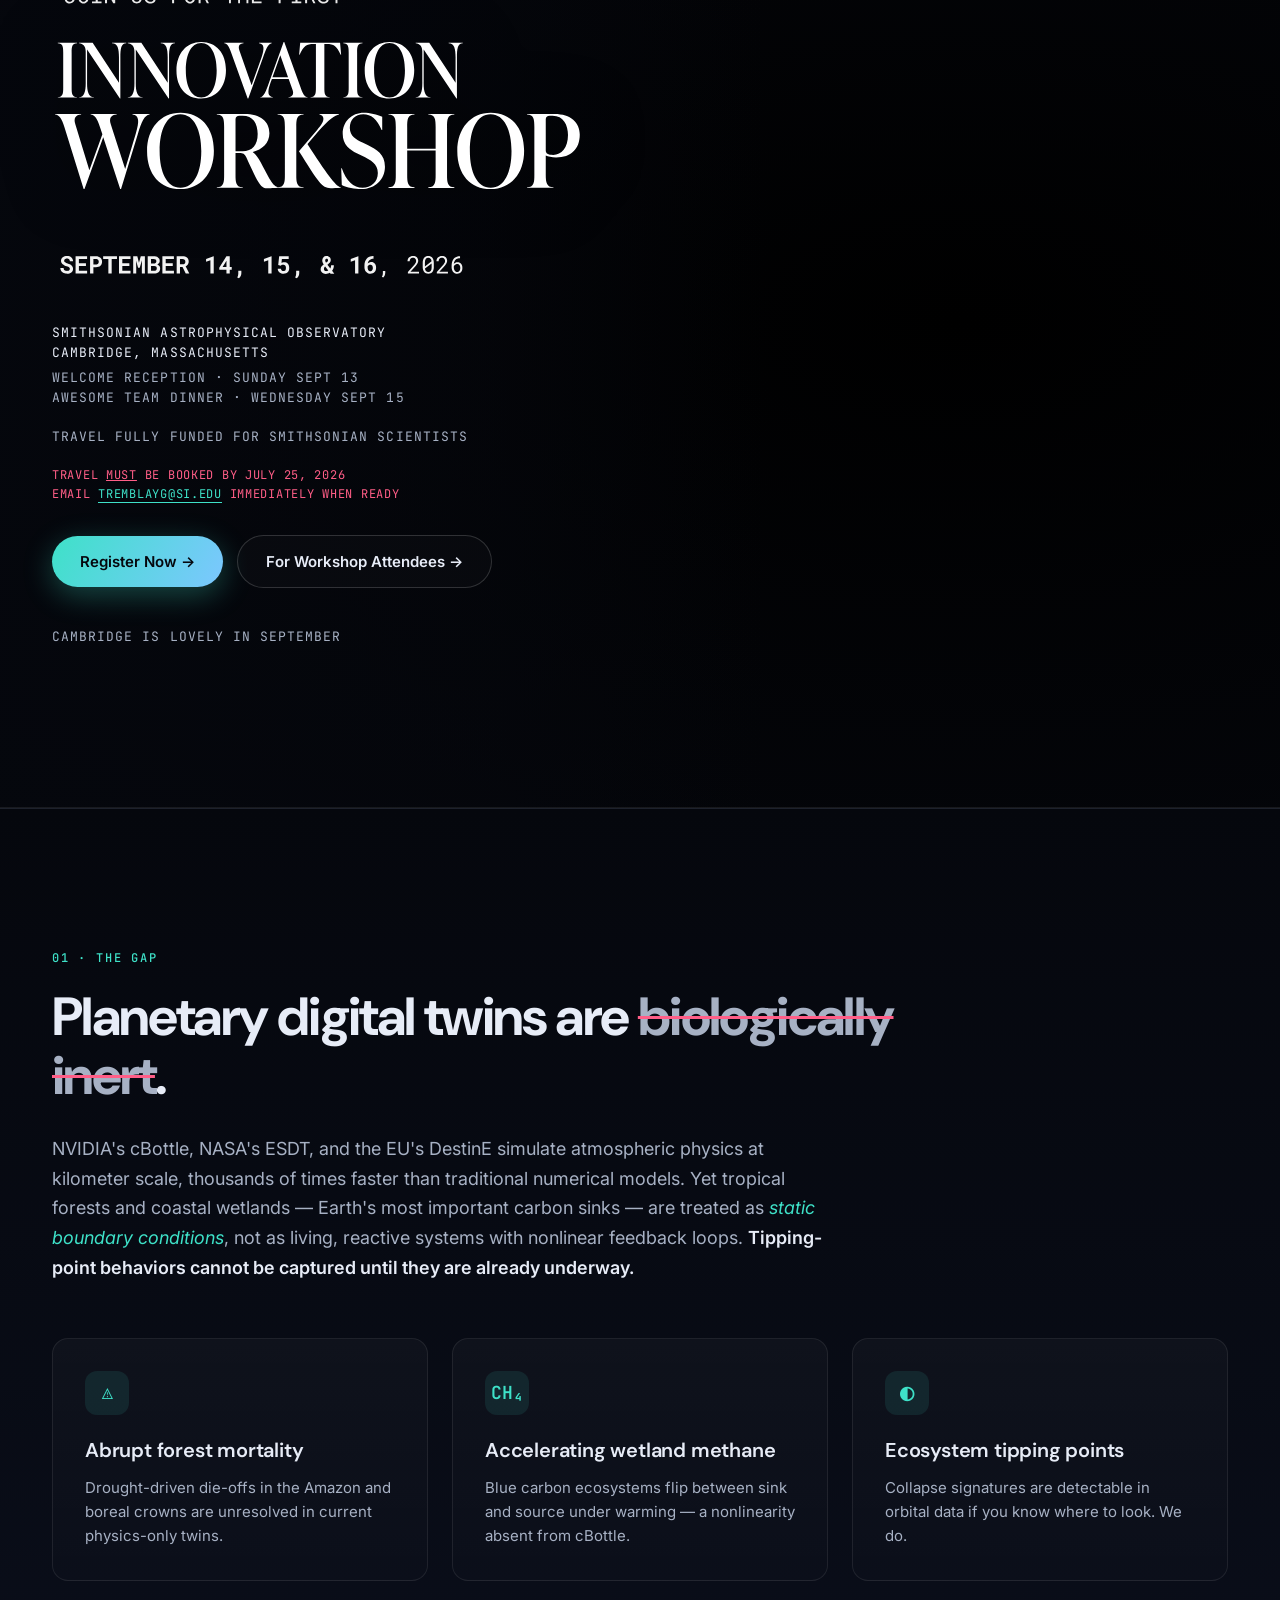
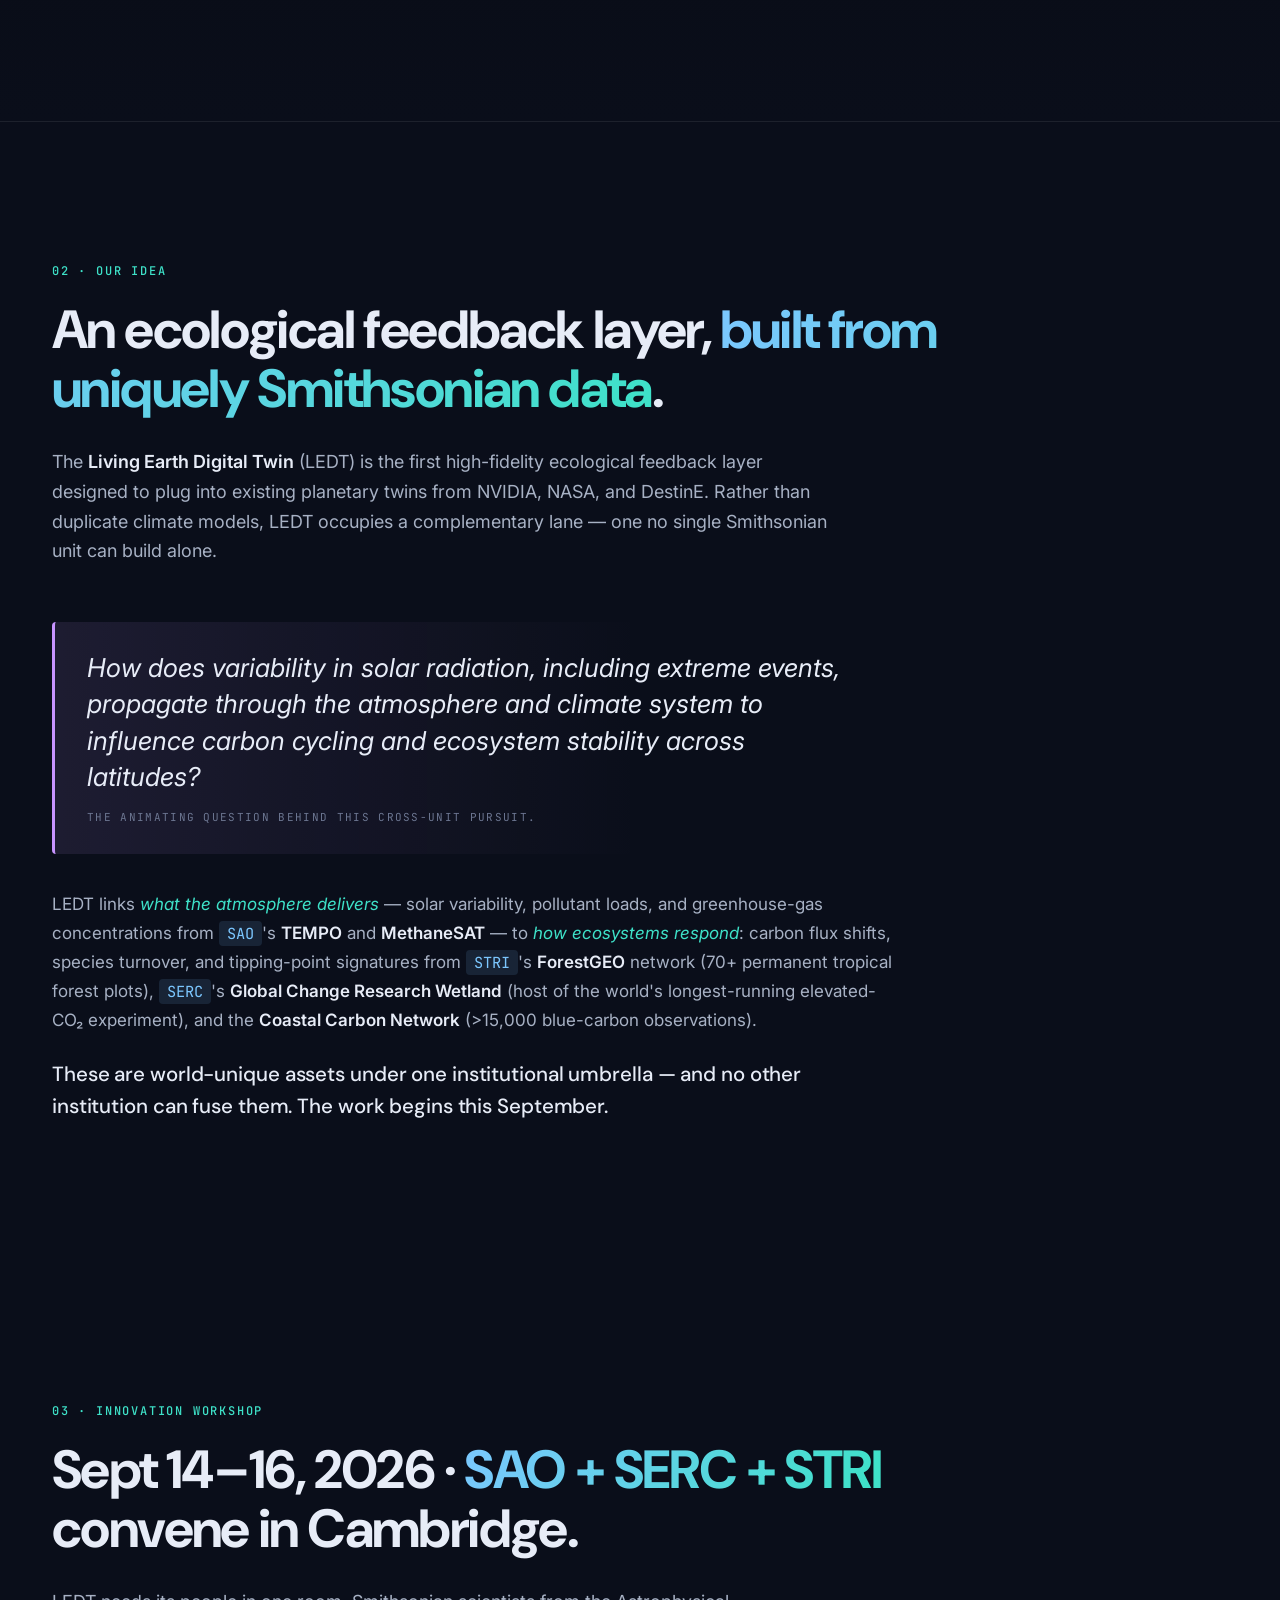
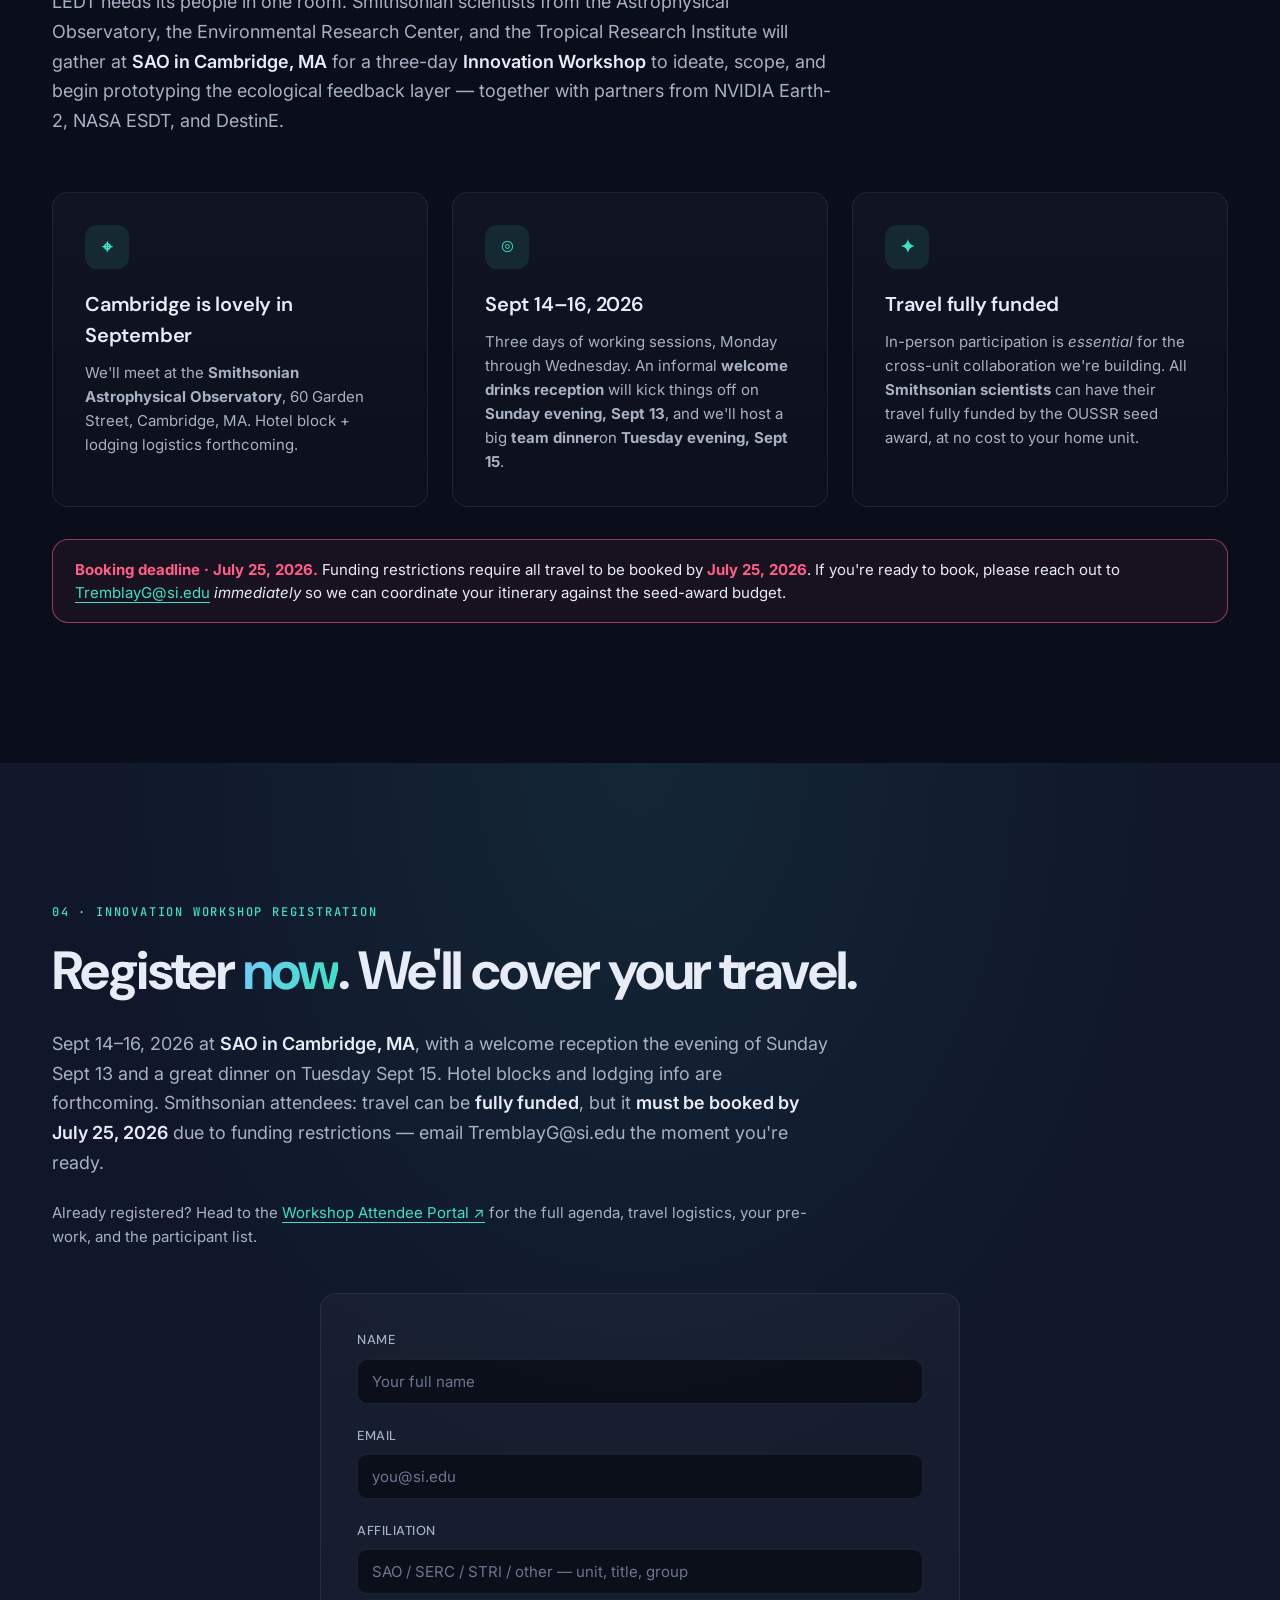
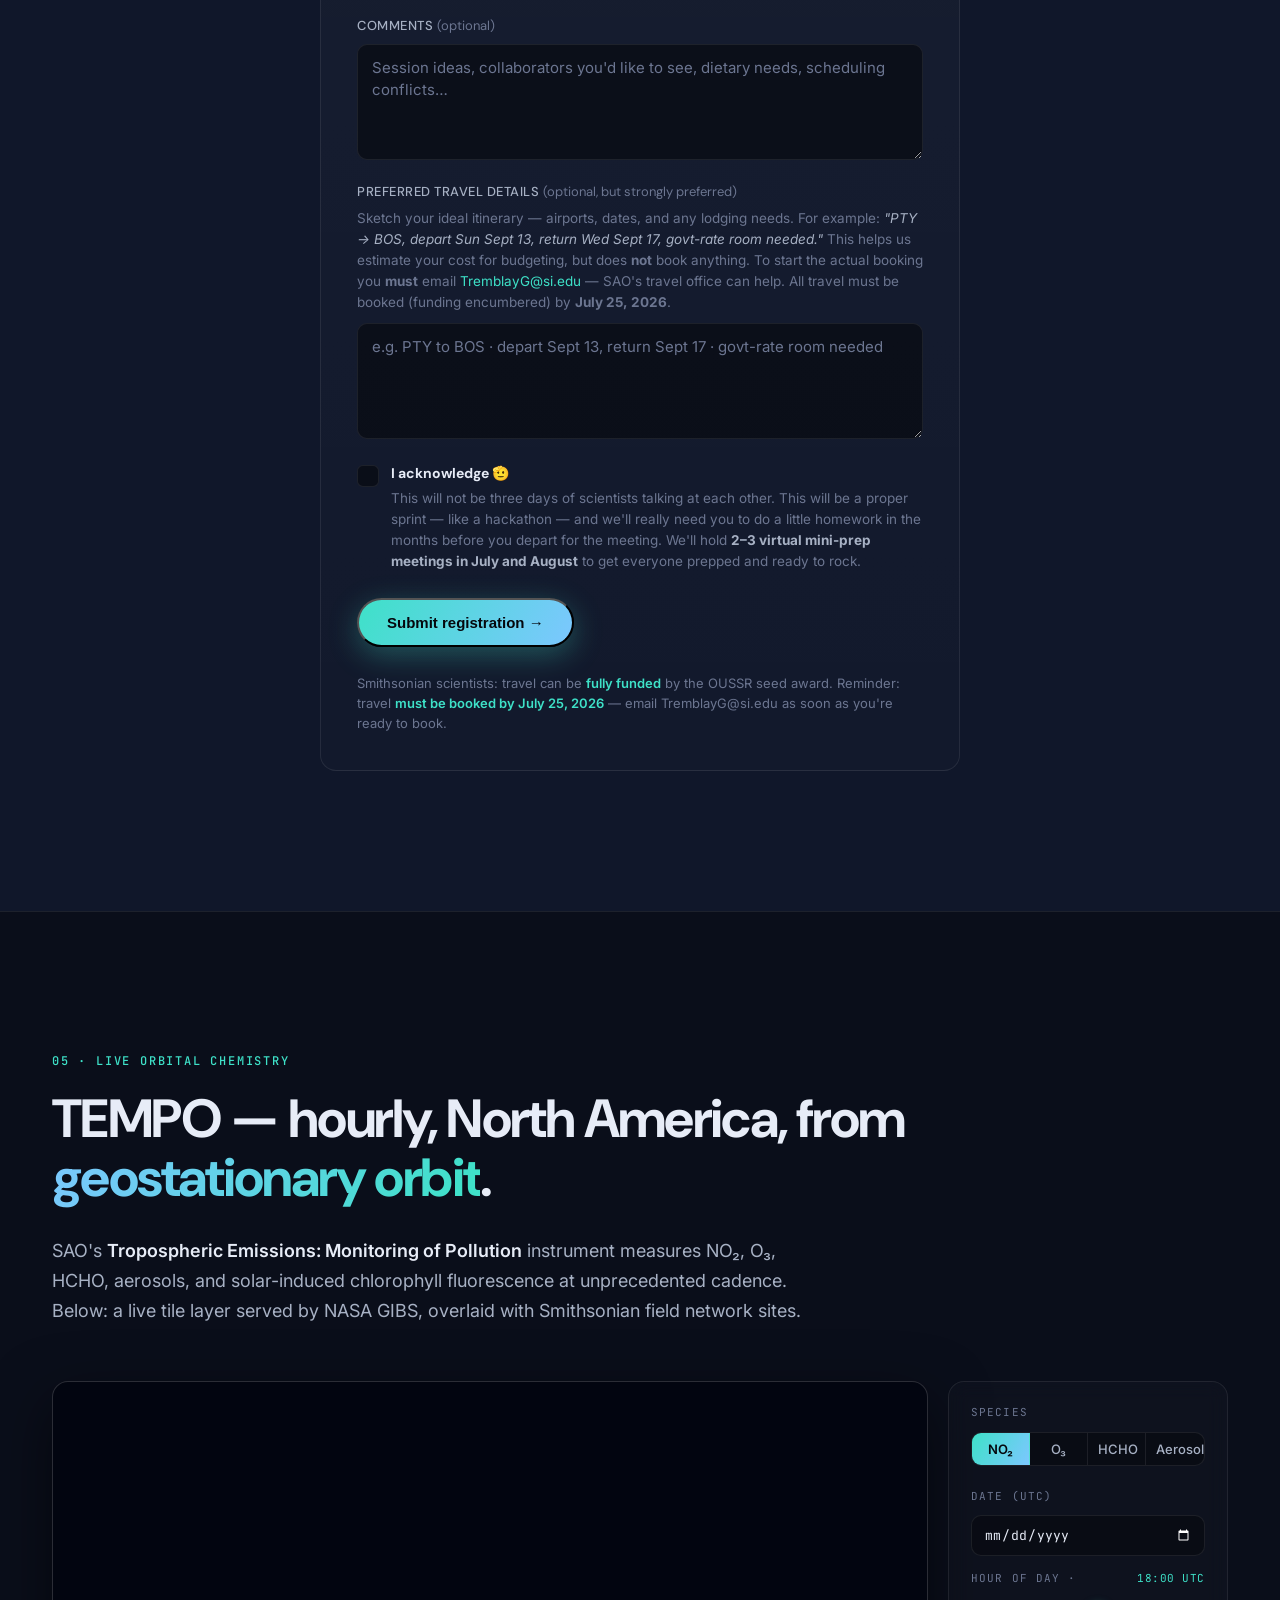
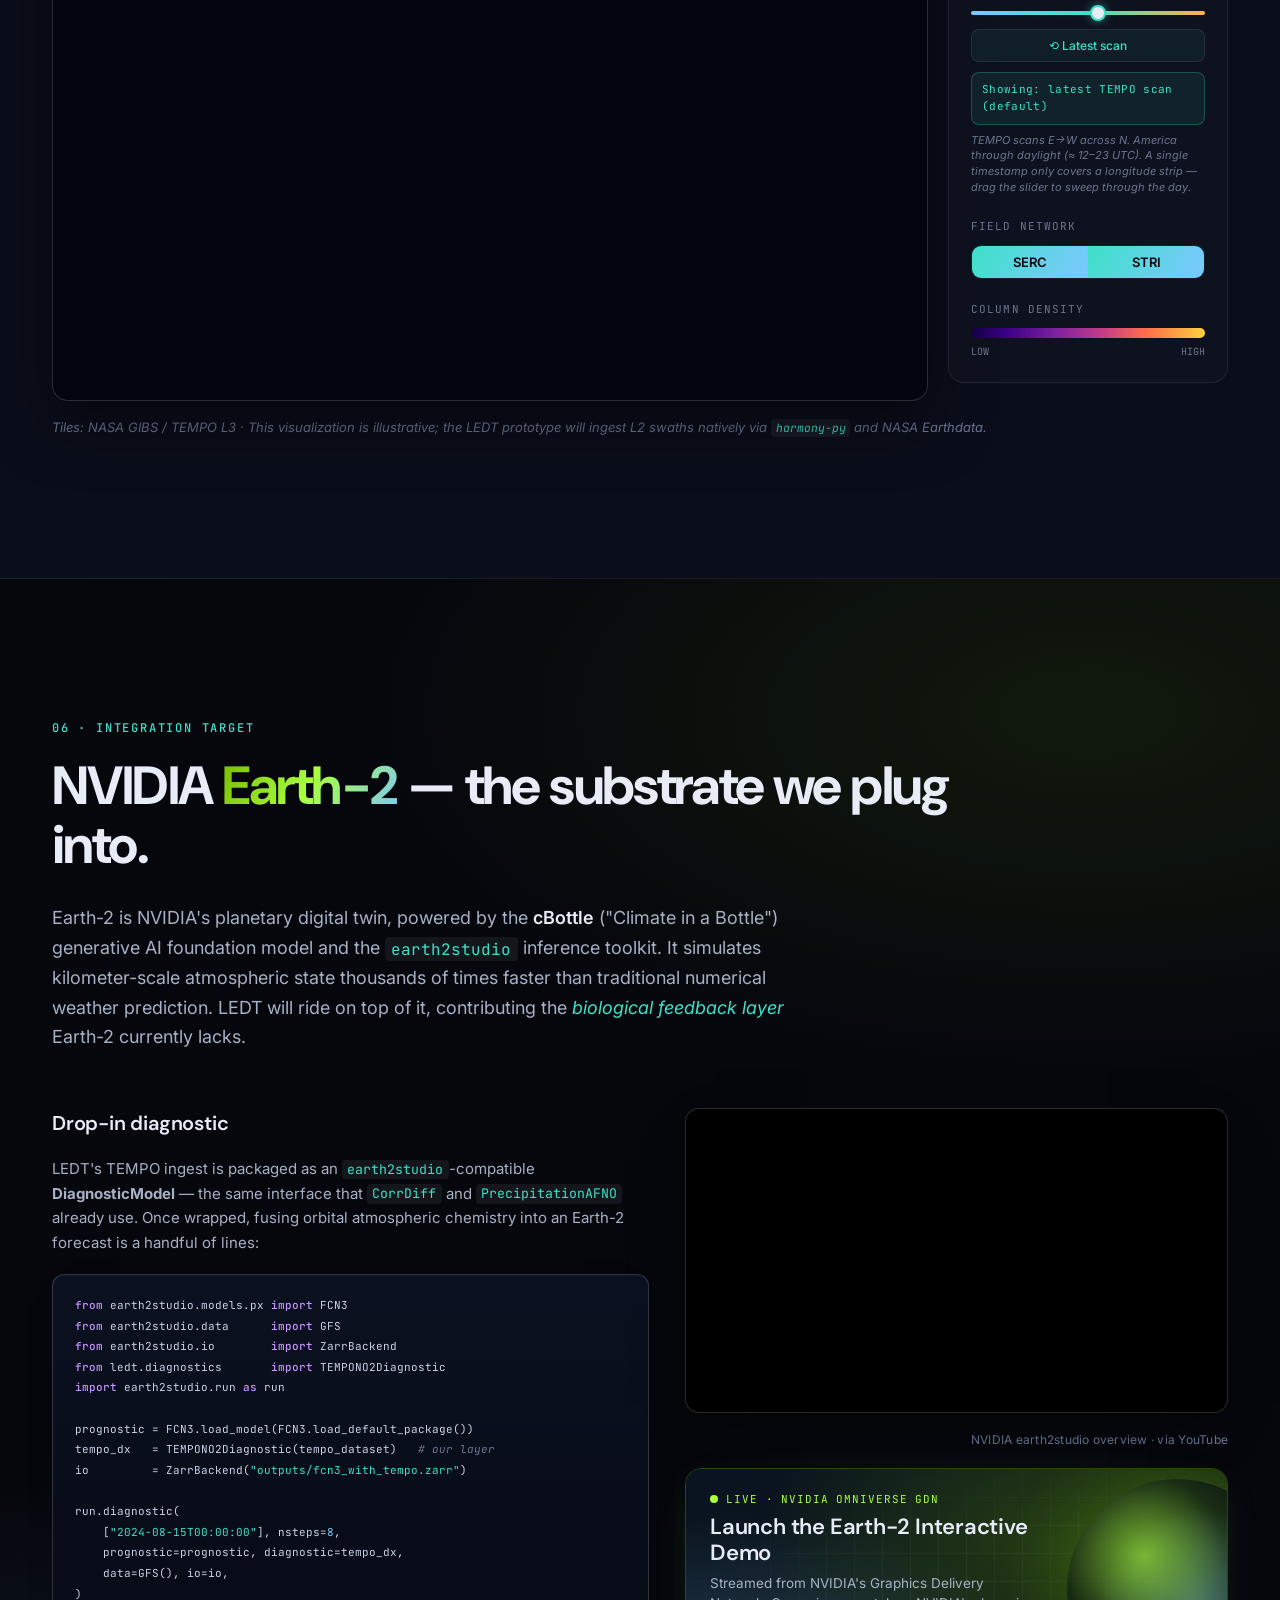
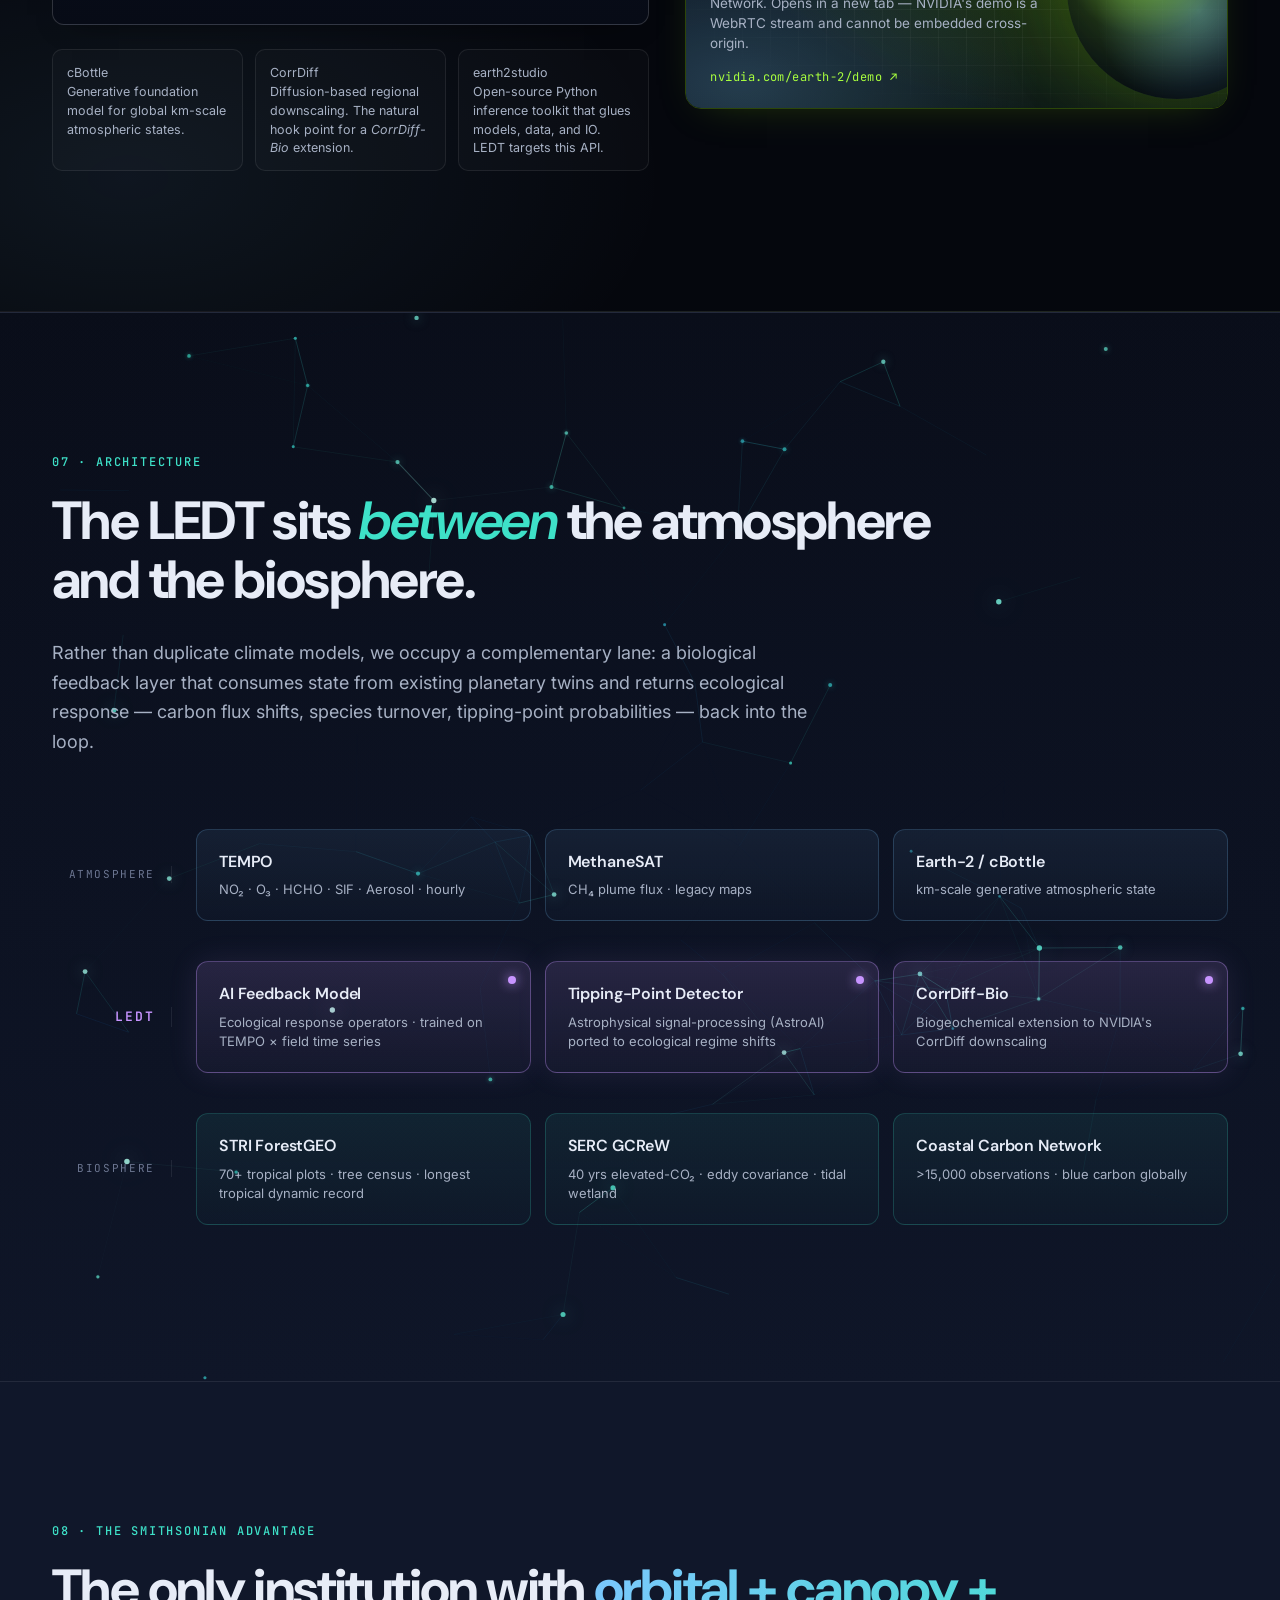
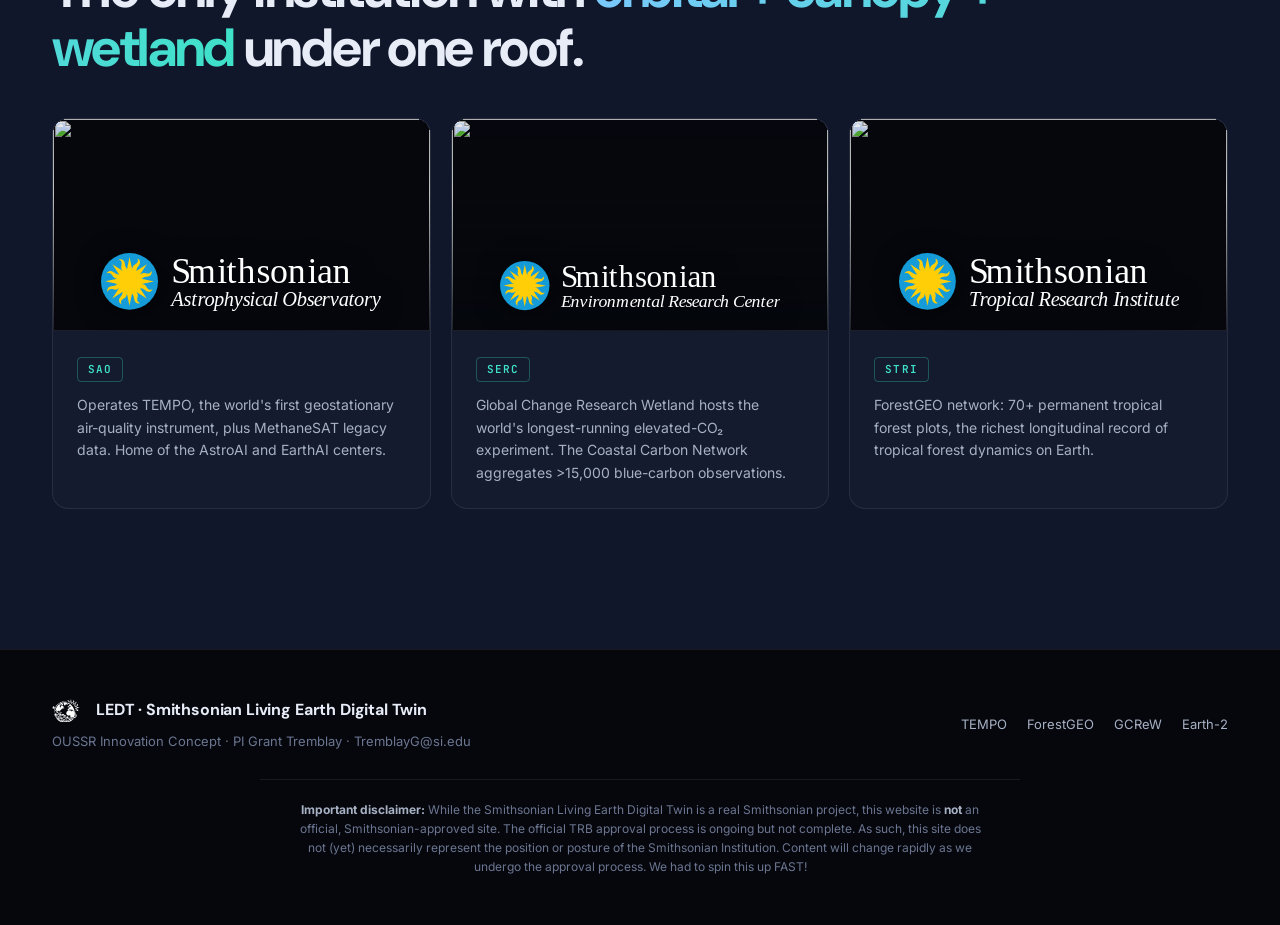
==== commit 80ff578e: "Swap display/heading typeface from Space Grotesk to DM Sans Site-wide change to --font-disp (all sec" ====
--- a/website/index.html
+++ b/website/index.html
@@ -38,7 +38,7 @@
   <link rel="preconnect" href="https://fonts.googleapis.com">
   <link rel="preconnect" href="https://fonts.gstatic.com" crossorigin>
   <link
-    href="https://fonts.googleapis.com/css2?family=Ropa+Sans&family=Inter:wght@300;400;500;600;700;800&family=JetBrains+Mono:wght@400;500&family=Space+Grotesk:wght@500;600;700&display=swap"
+    href="https://fonts.googleapis.com/css2?family=DM+Sans:opsz,wght@9..40,400..700&family=Ropa+Sans&family=Inter:wght@300;400;500;600;700;800&family=JetBrains+Mono:wght@400;500&display=swap"
     rel="stylesheet">
 
   <link rel="stylesheet" href="styles.css" />
--- a/website/styles.css
+++ b/website/styles.css
@@ -24,8 +24,8 @@
   --grad-cta: linear-gradient(120deg, #3ee1c8, #7cc7ff);
 
   --font-sans: 'Inter', system-ui, -apple-system, sans-serif;
-  --font-disp: 'Space Grotesk', 'Inter', sans-serif;
-  --font-serif: 'Ropa Sans', 'Space Grotesk', sans-serif;
+  --font-disp: 'DM Sans', 'Inter', sans-serif;
+  --font-serif: 'Ropa Sans', 'DM Sans', sans-serif;
   --font-mono: 'JetBrains Mono', ui-monospace, monospace;
 
   --container: 1240px;
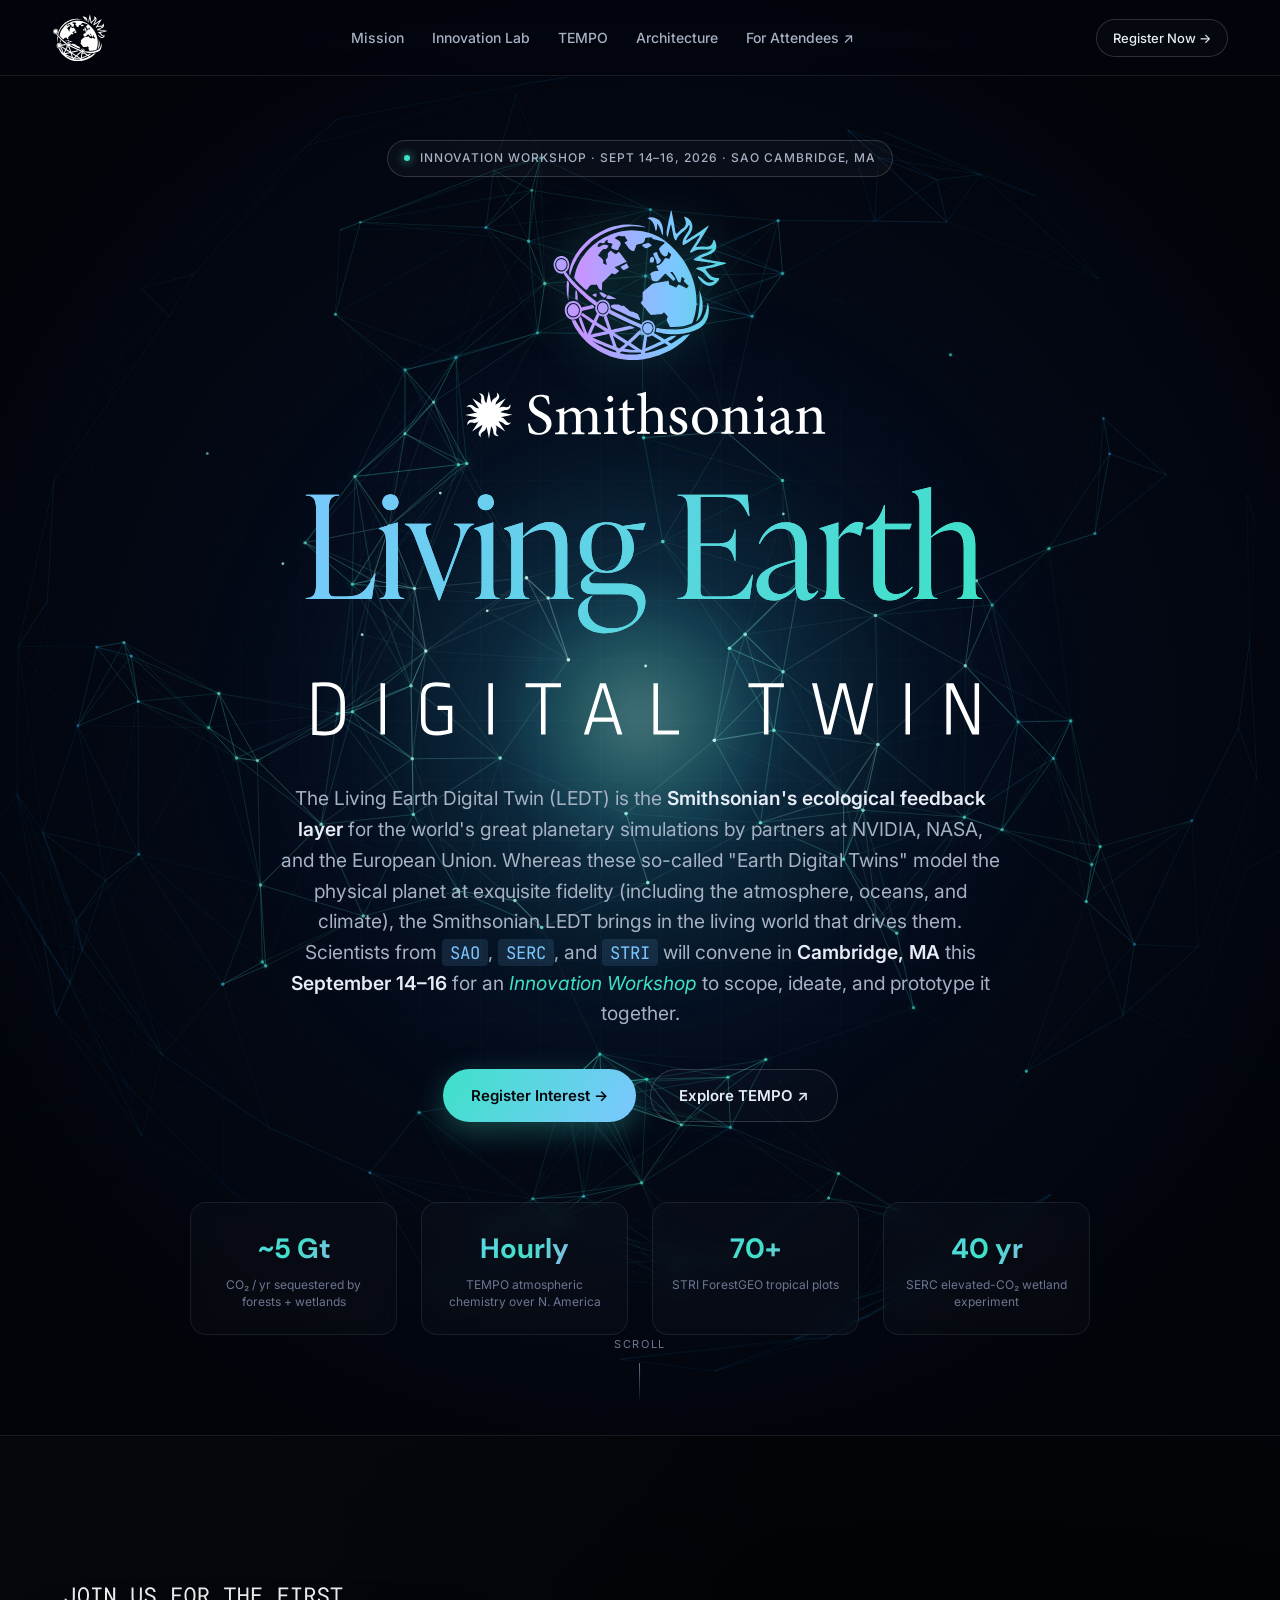
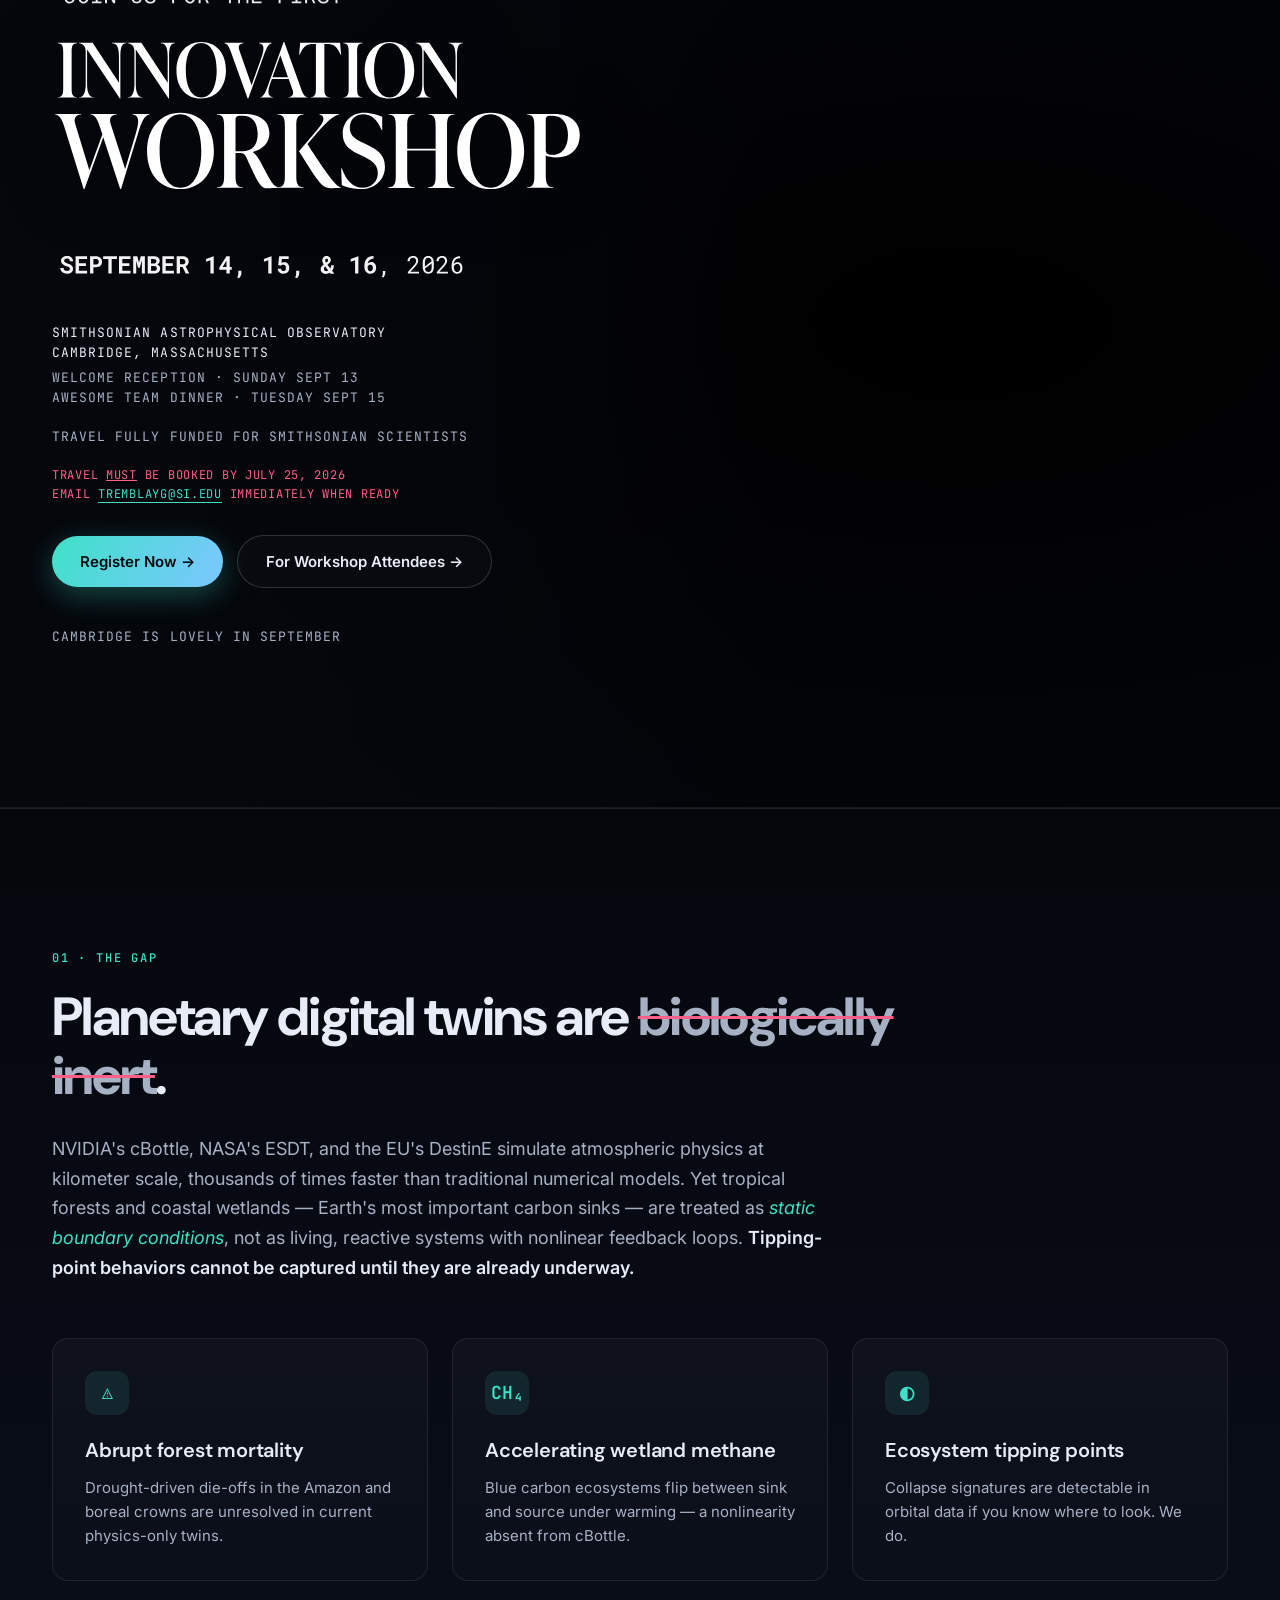
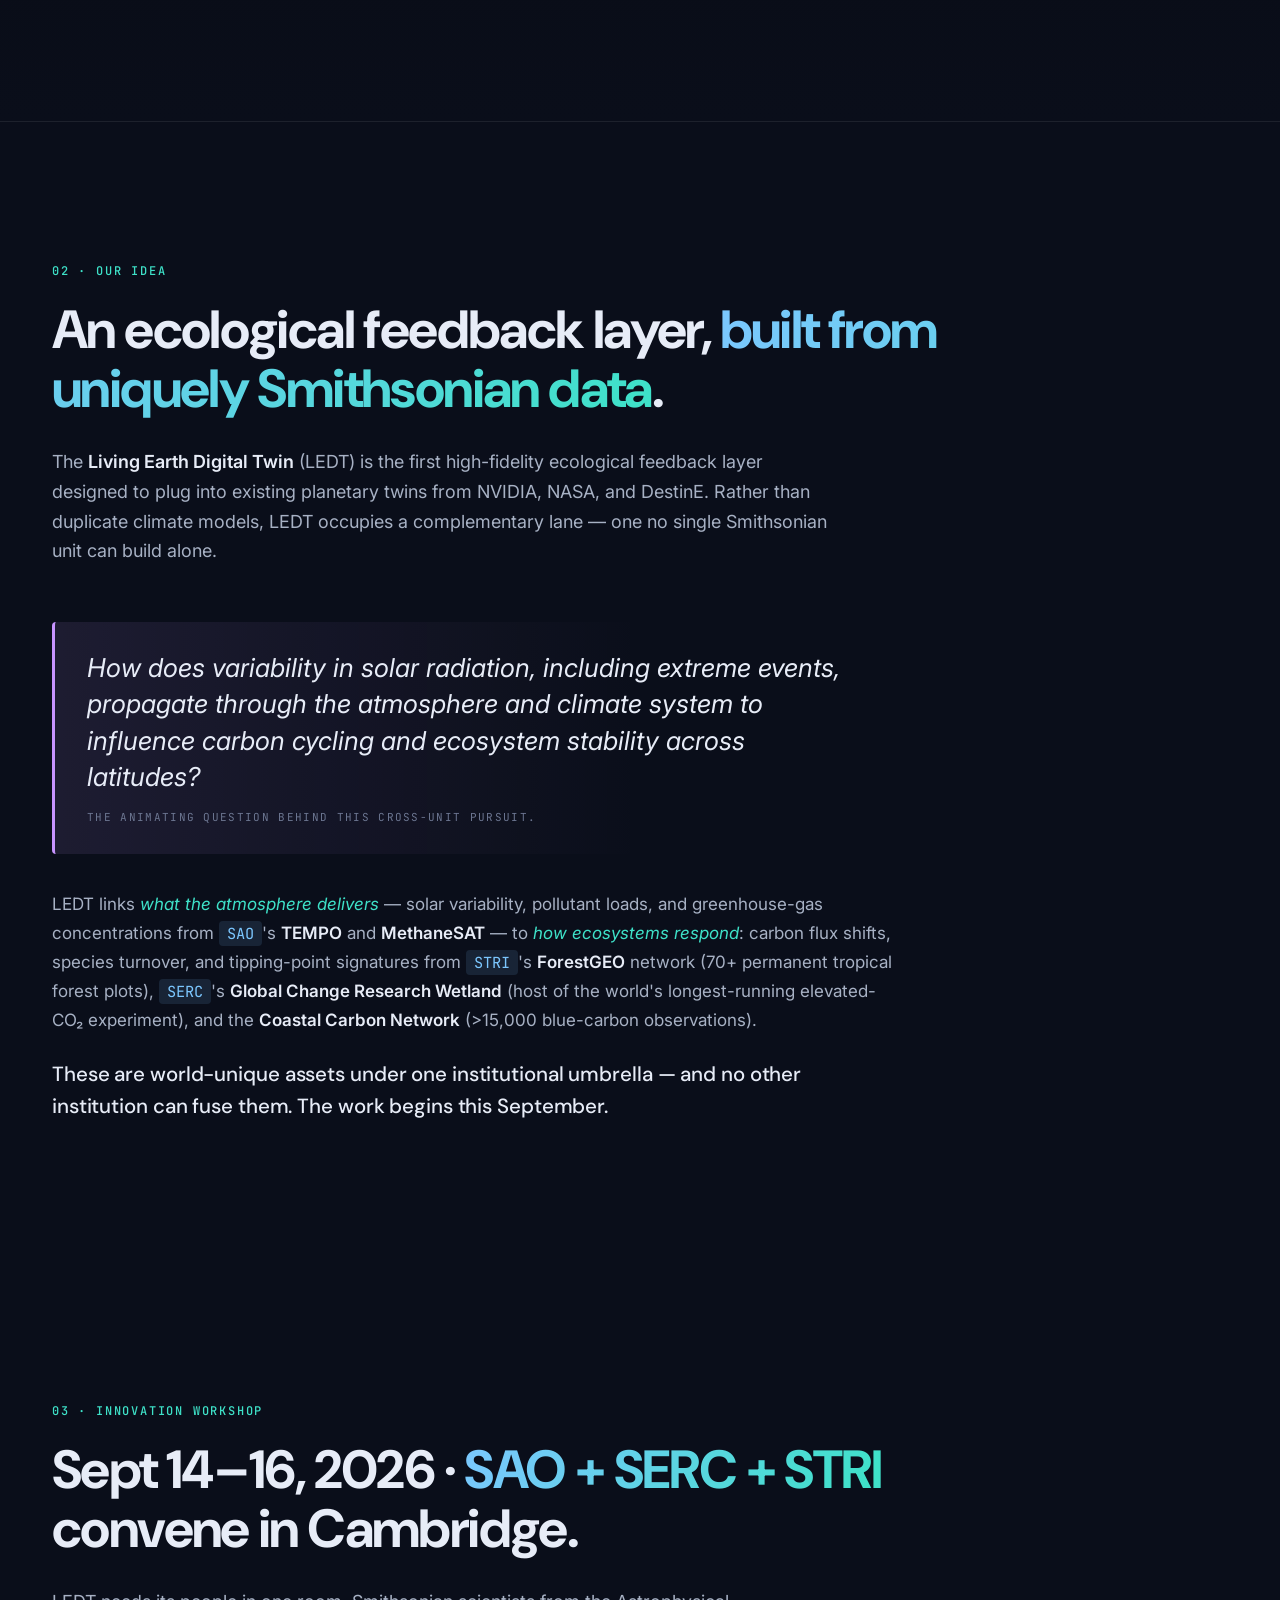
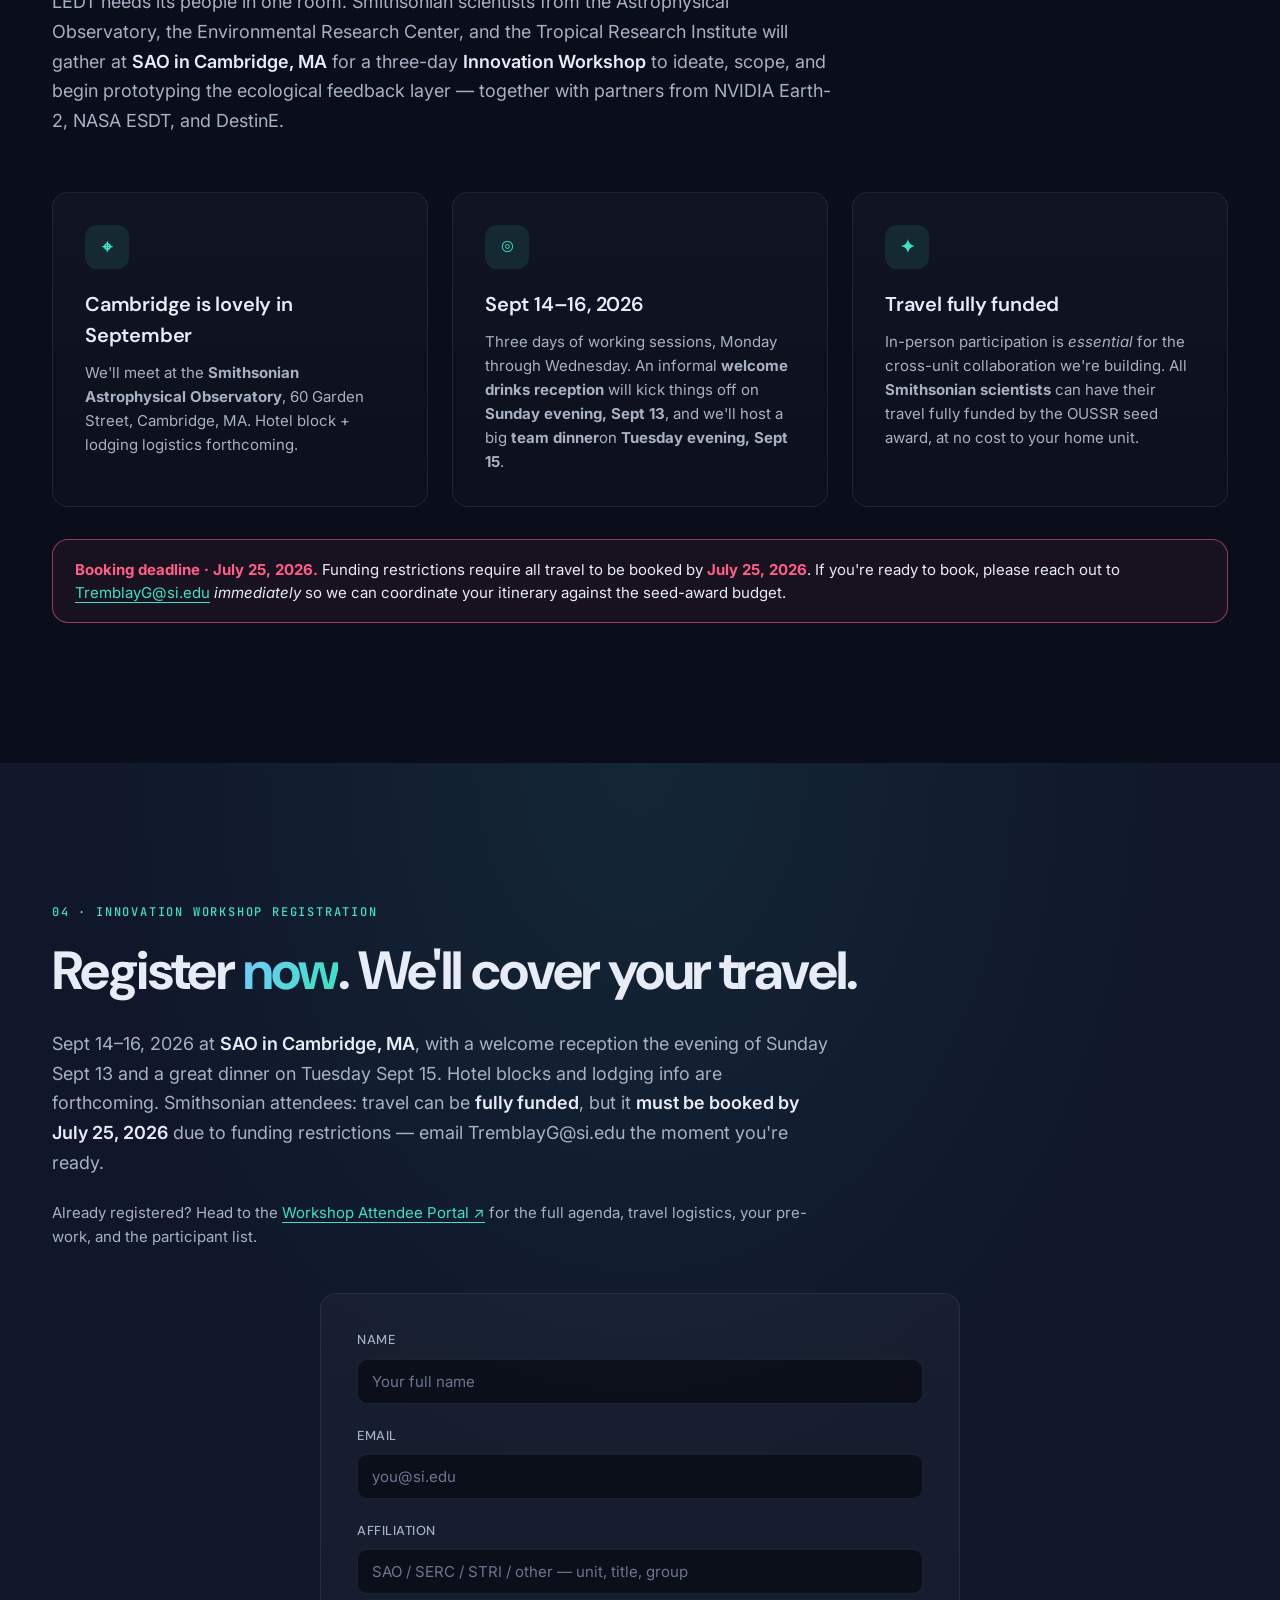
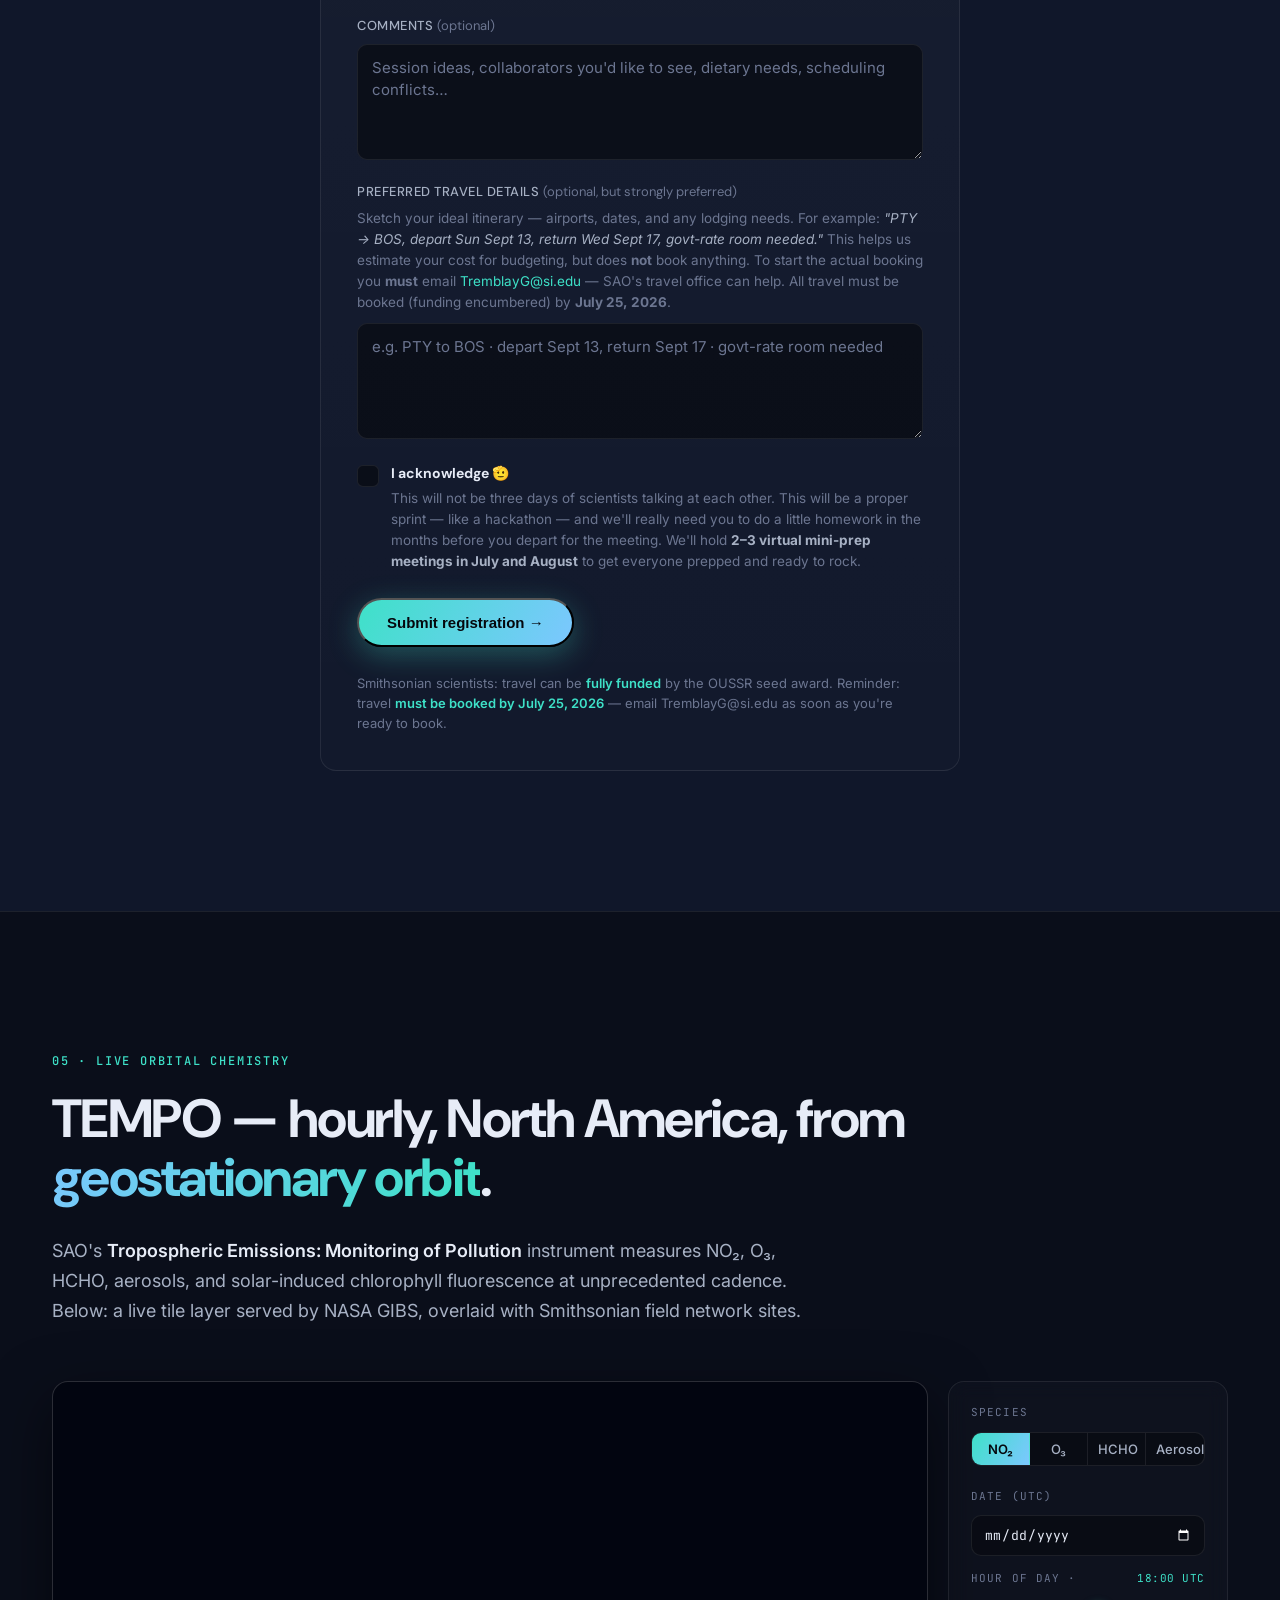
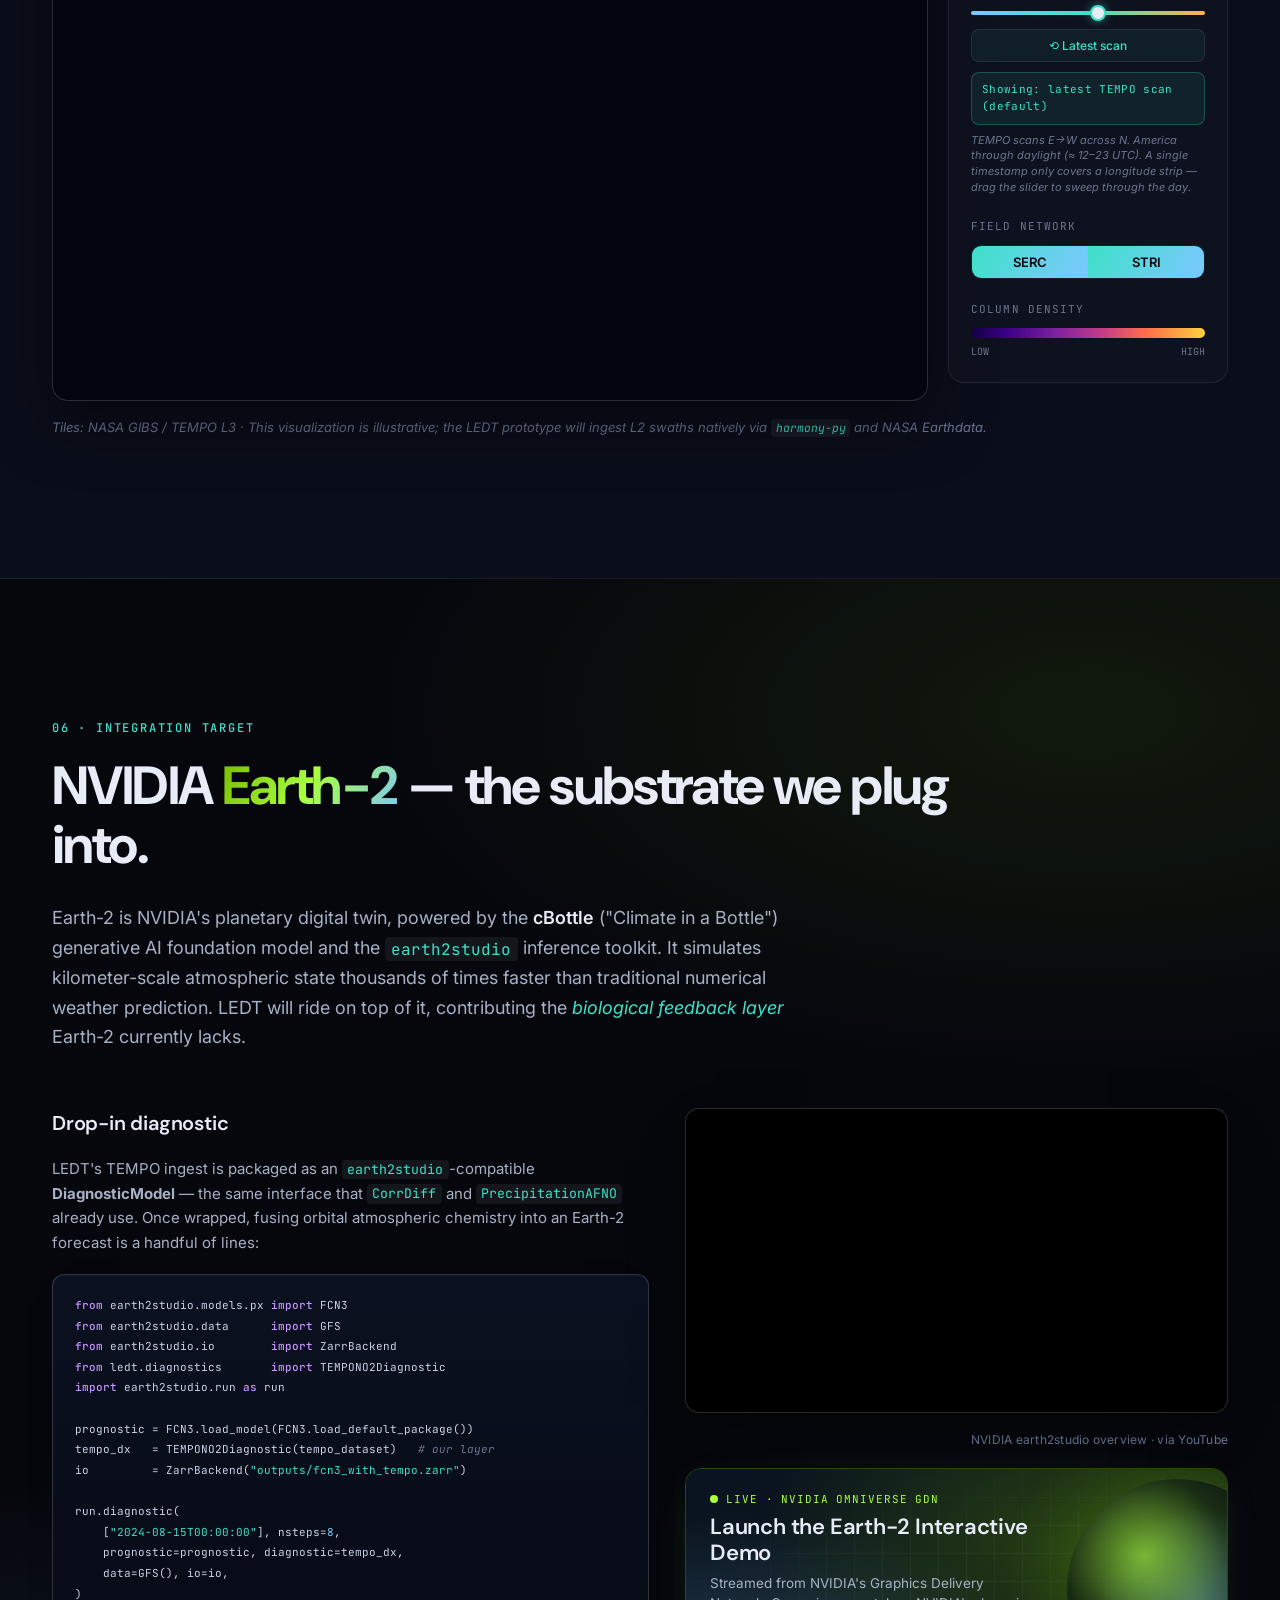
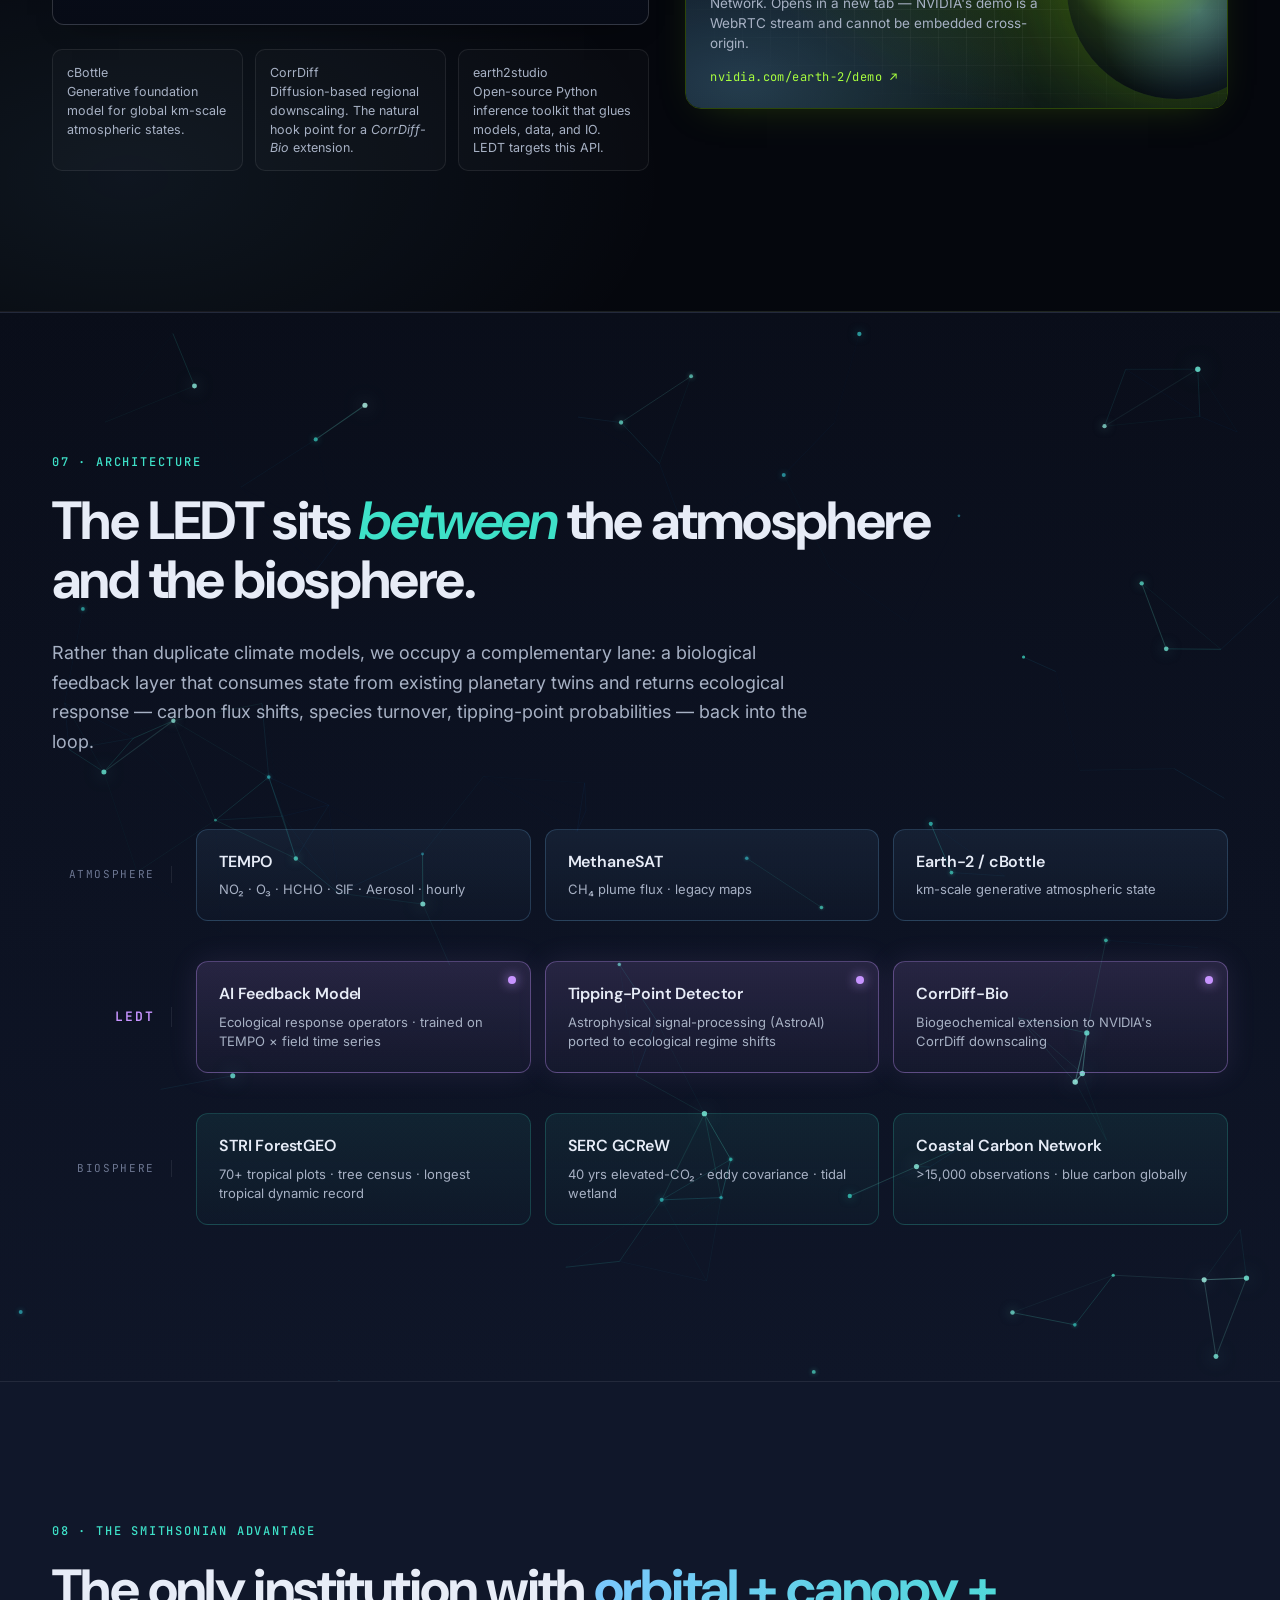
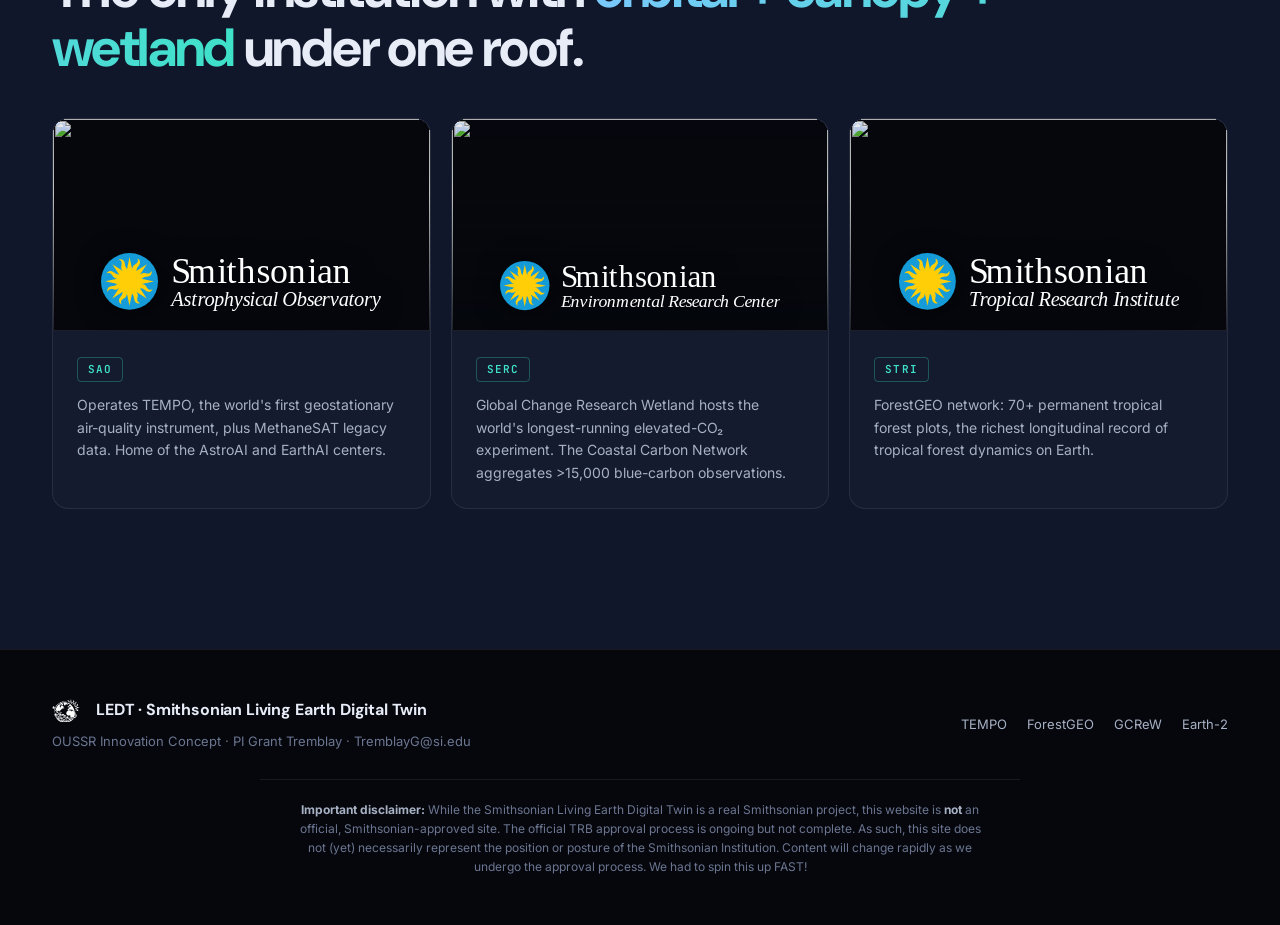
==== commit 39b9ed74: "Update index.html" ====
--- a/website/index.html
+++ b/website/index.html
@@ -198,7 +198,7 @@
         <img src="assets/innovation_workshop.svg" alt="Innovation Workshop" class="ws-headline" />
         <img src="assets/cambrige.svg" alt="September 14, 15, &amp; 16, 2026" class="ws-date" />
         <p class="ws-loc">Smithsonian Astrophysical Observatory <br> Cambridge, Massachusetts</p>
-        <p class="ws-loc ws-loc-sub">Welcome reception · Sunday Sept 13 <br> Awesome Team Dinner · Wednesday Sept 15
+        <p class="ws-loc ws-loc-sub">Welcome reception · Sunday Sept 13 <br> Awesome Team Dinner · Tuesday Sept 15
           <br> <br> Travel fully funded for Smithsonian scientists
         </p>
         <p class="ws-deadline">Travel <u>must</u> be booked by July 25, 2026 <br> email <a
